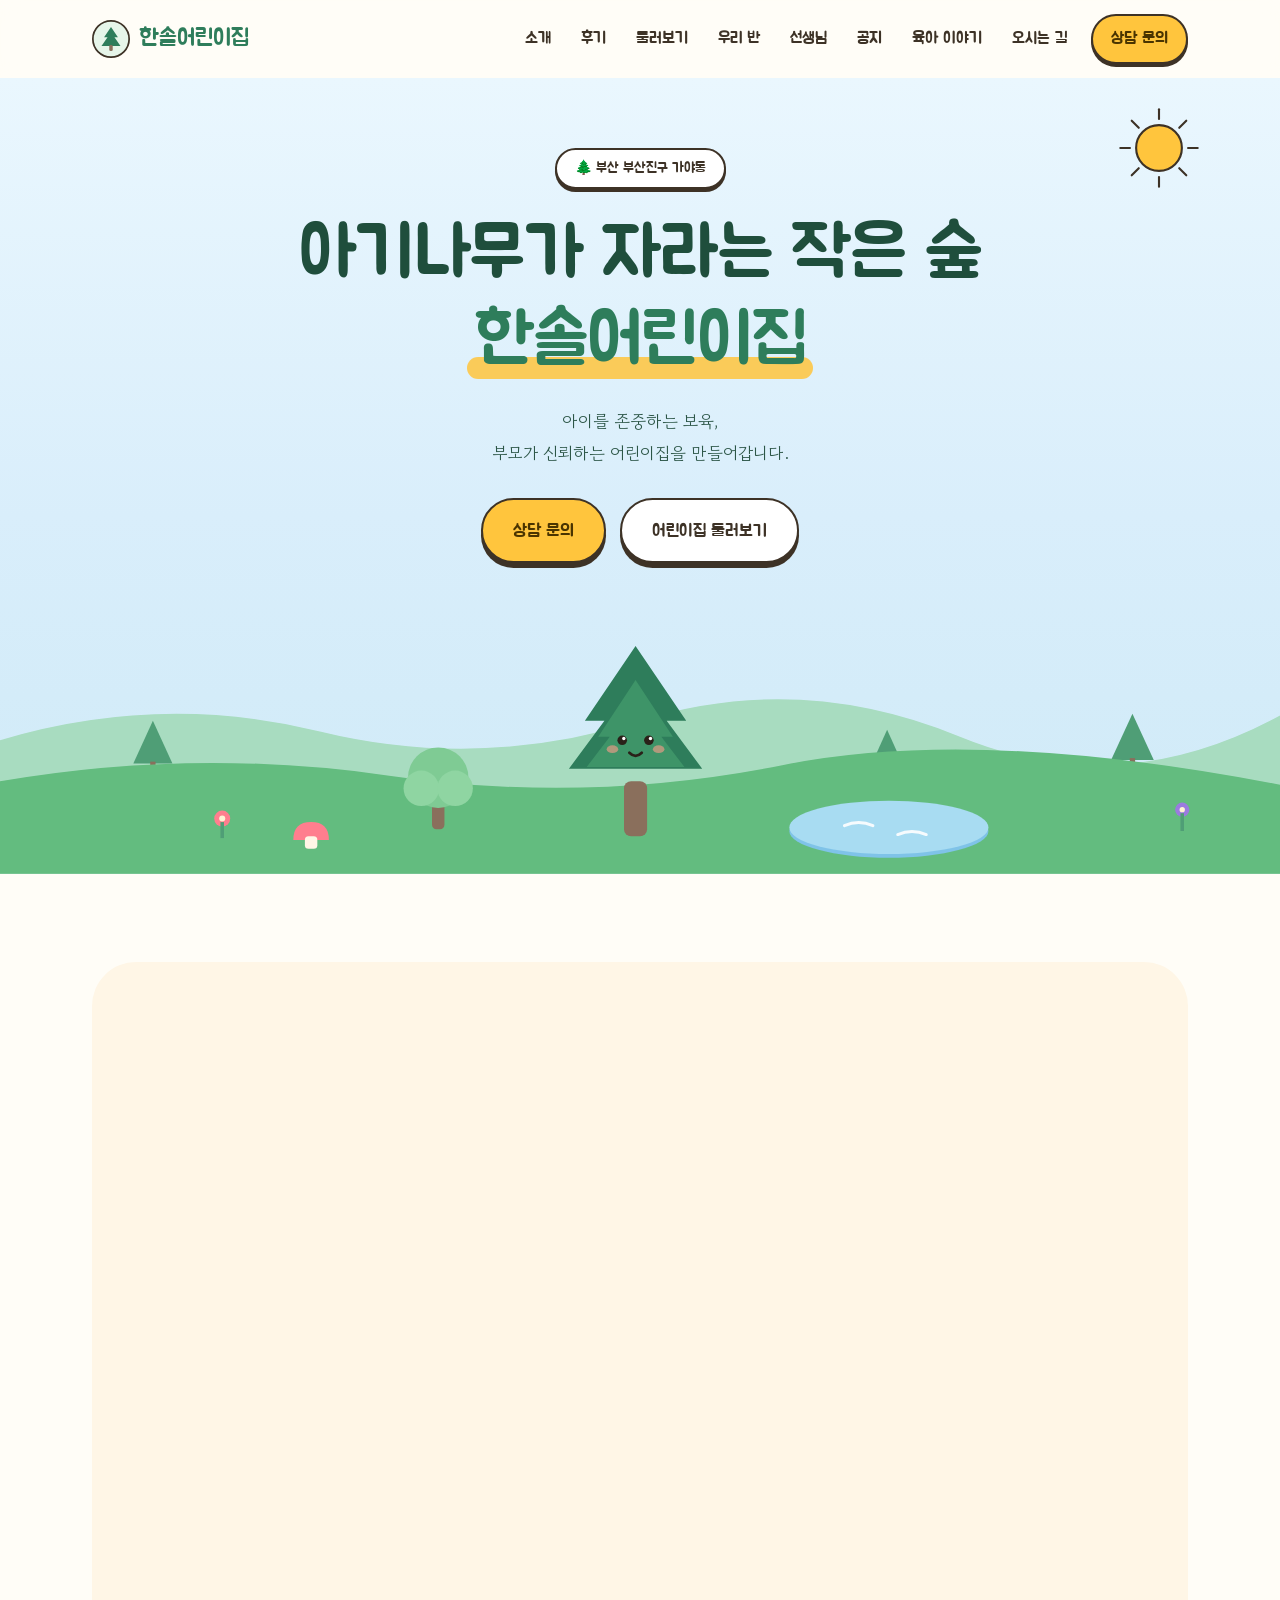
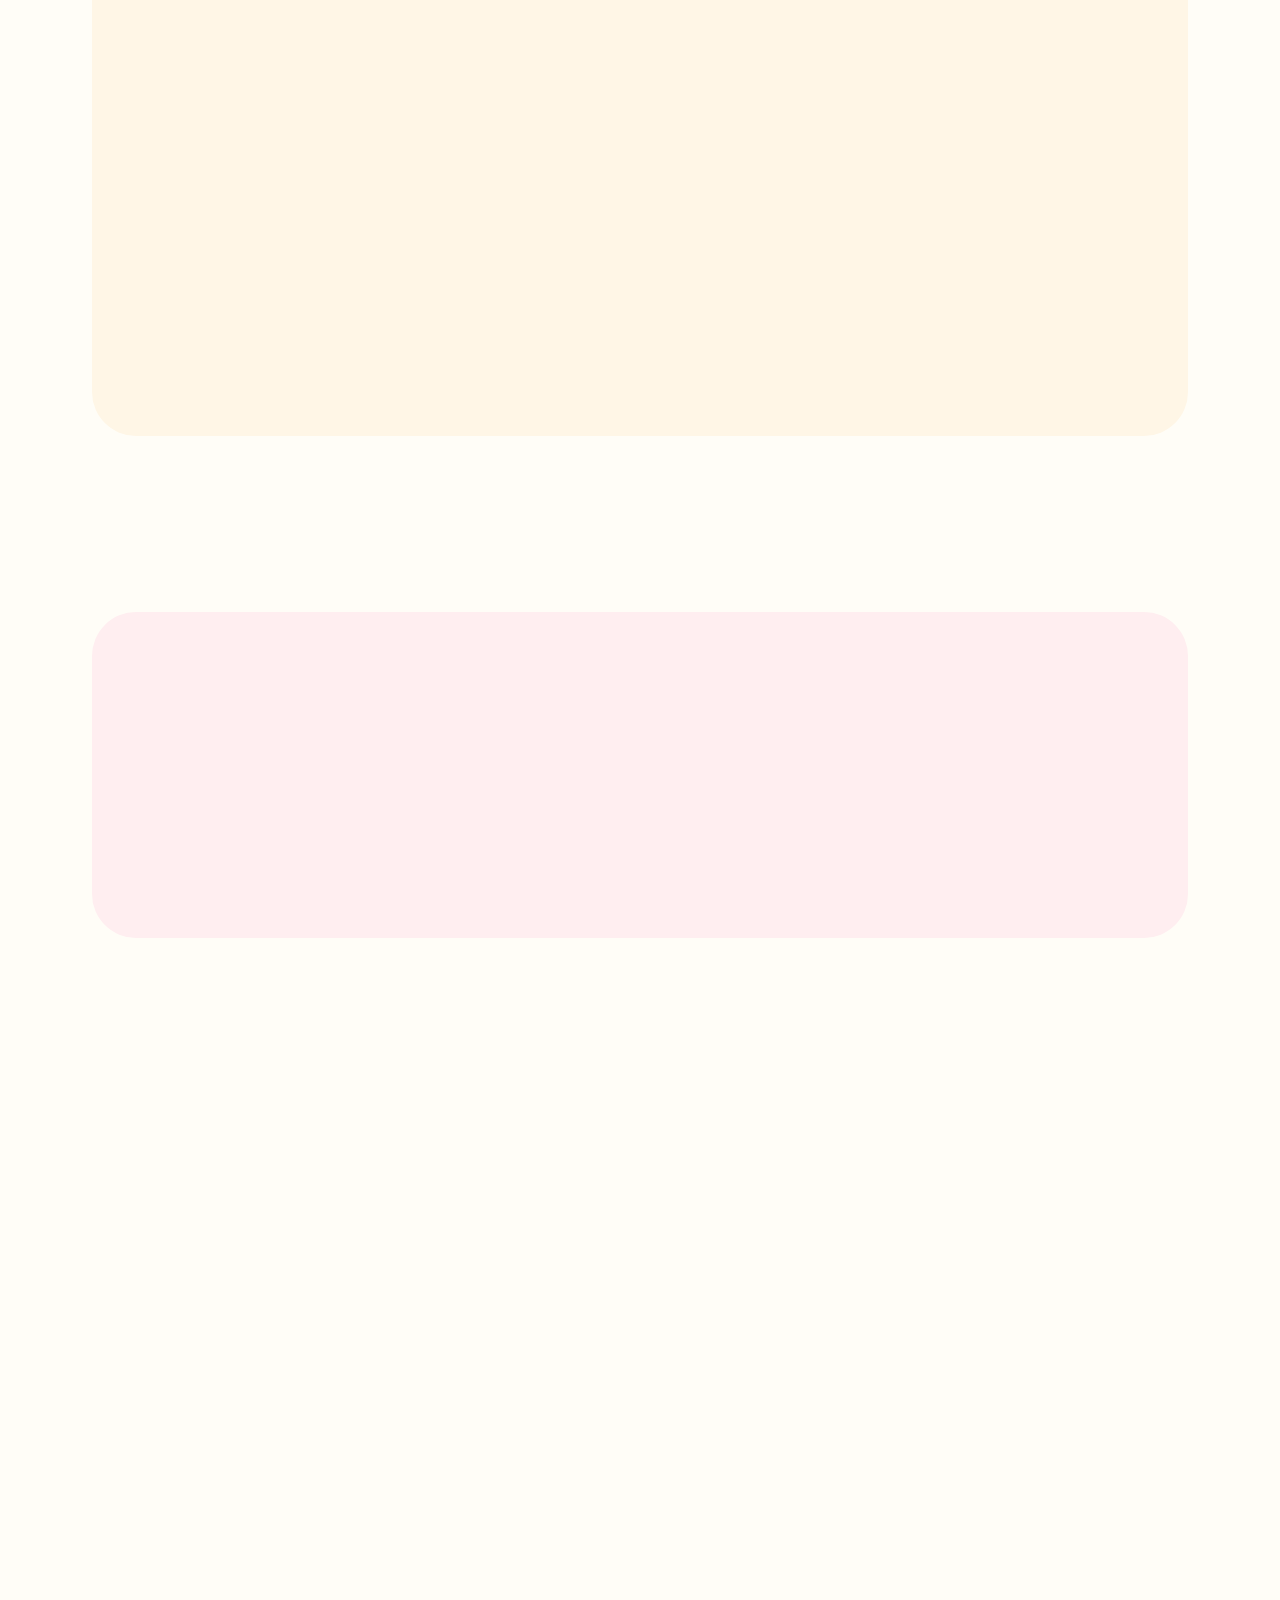
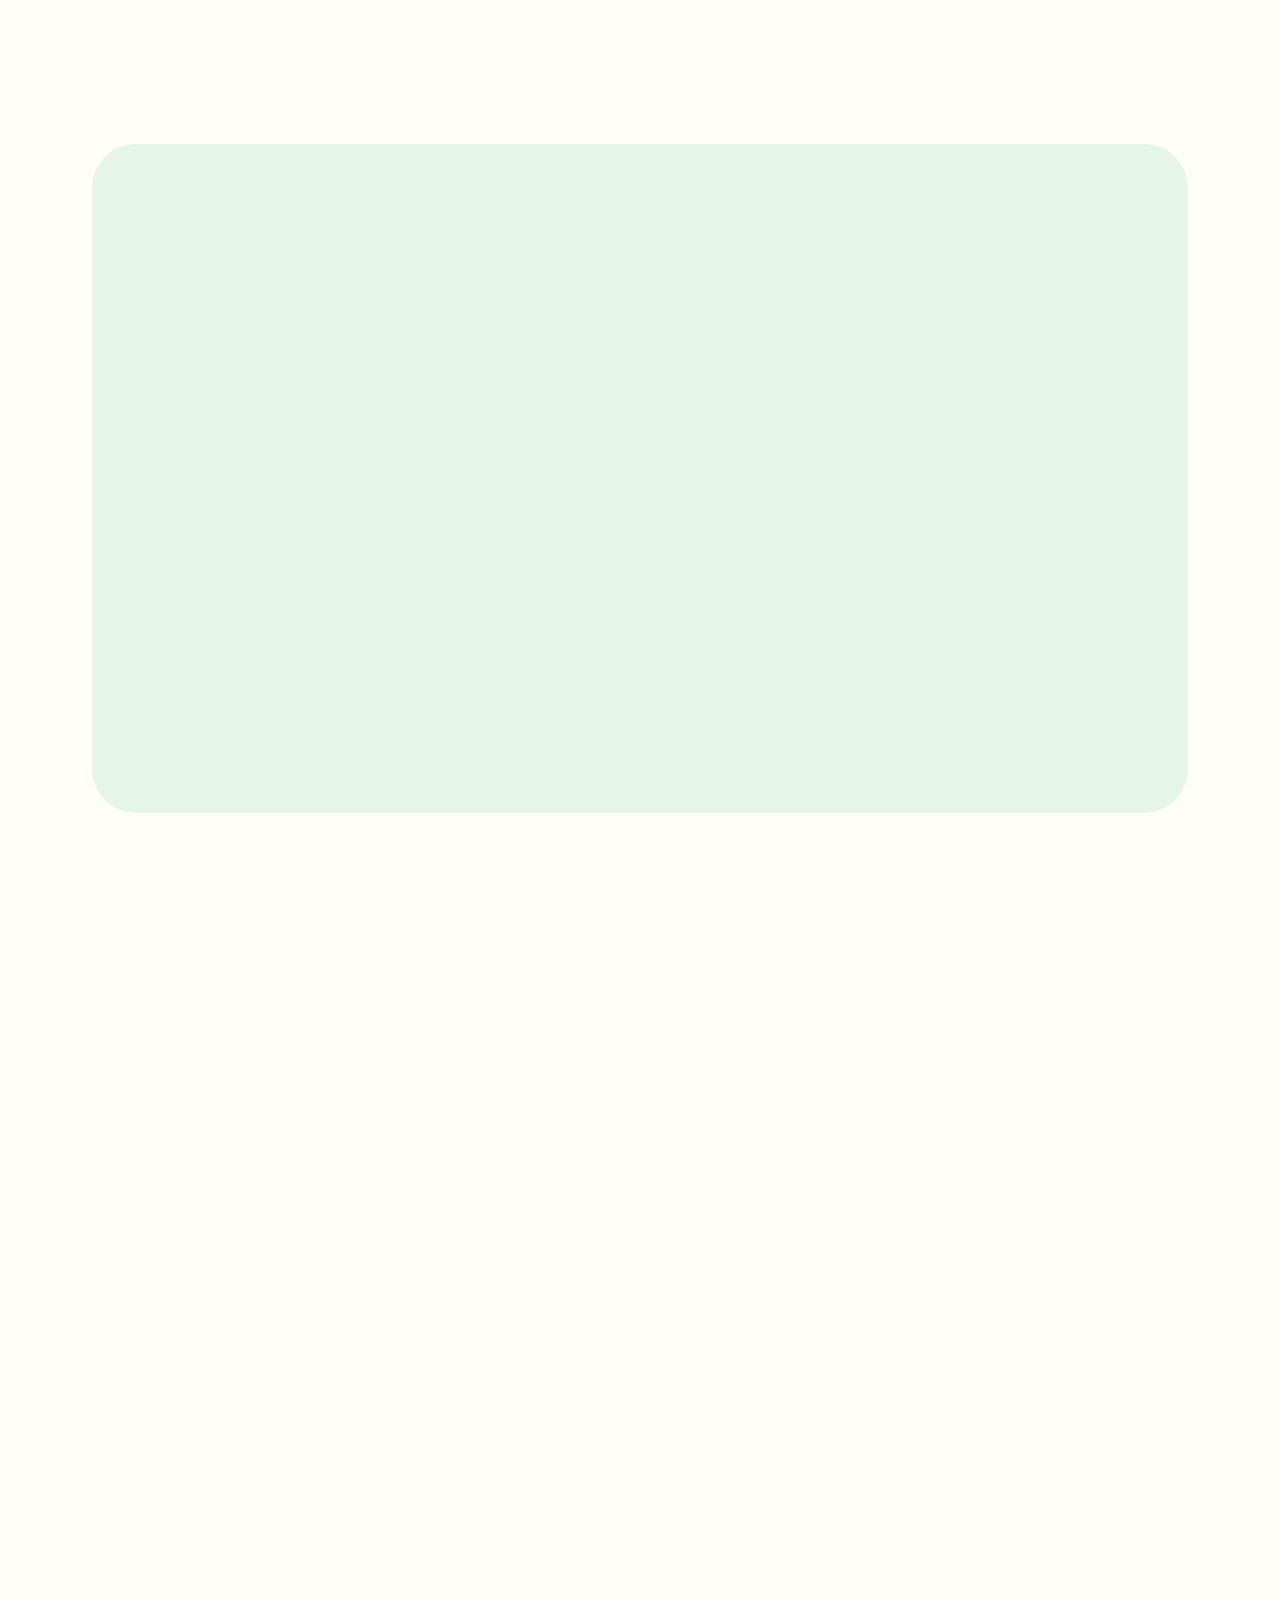
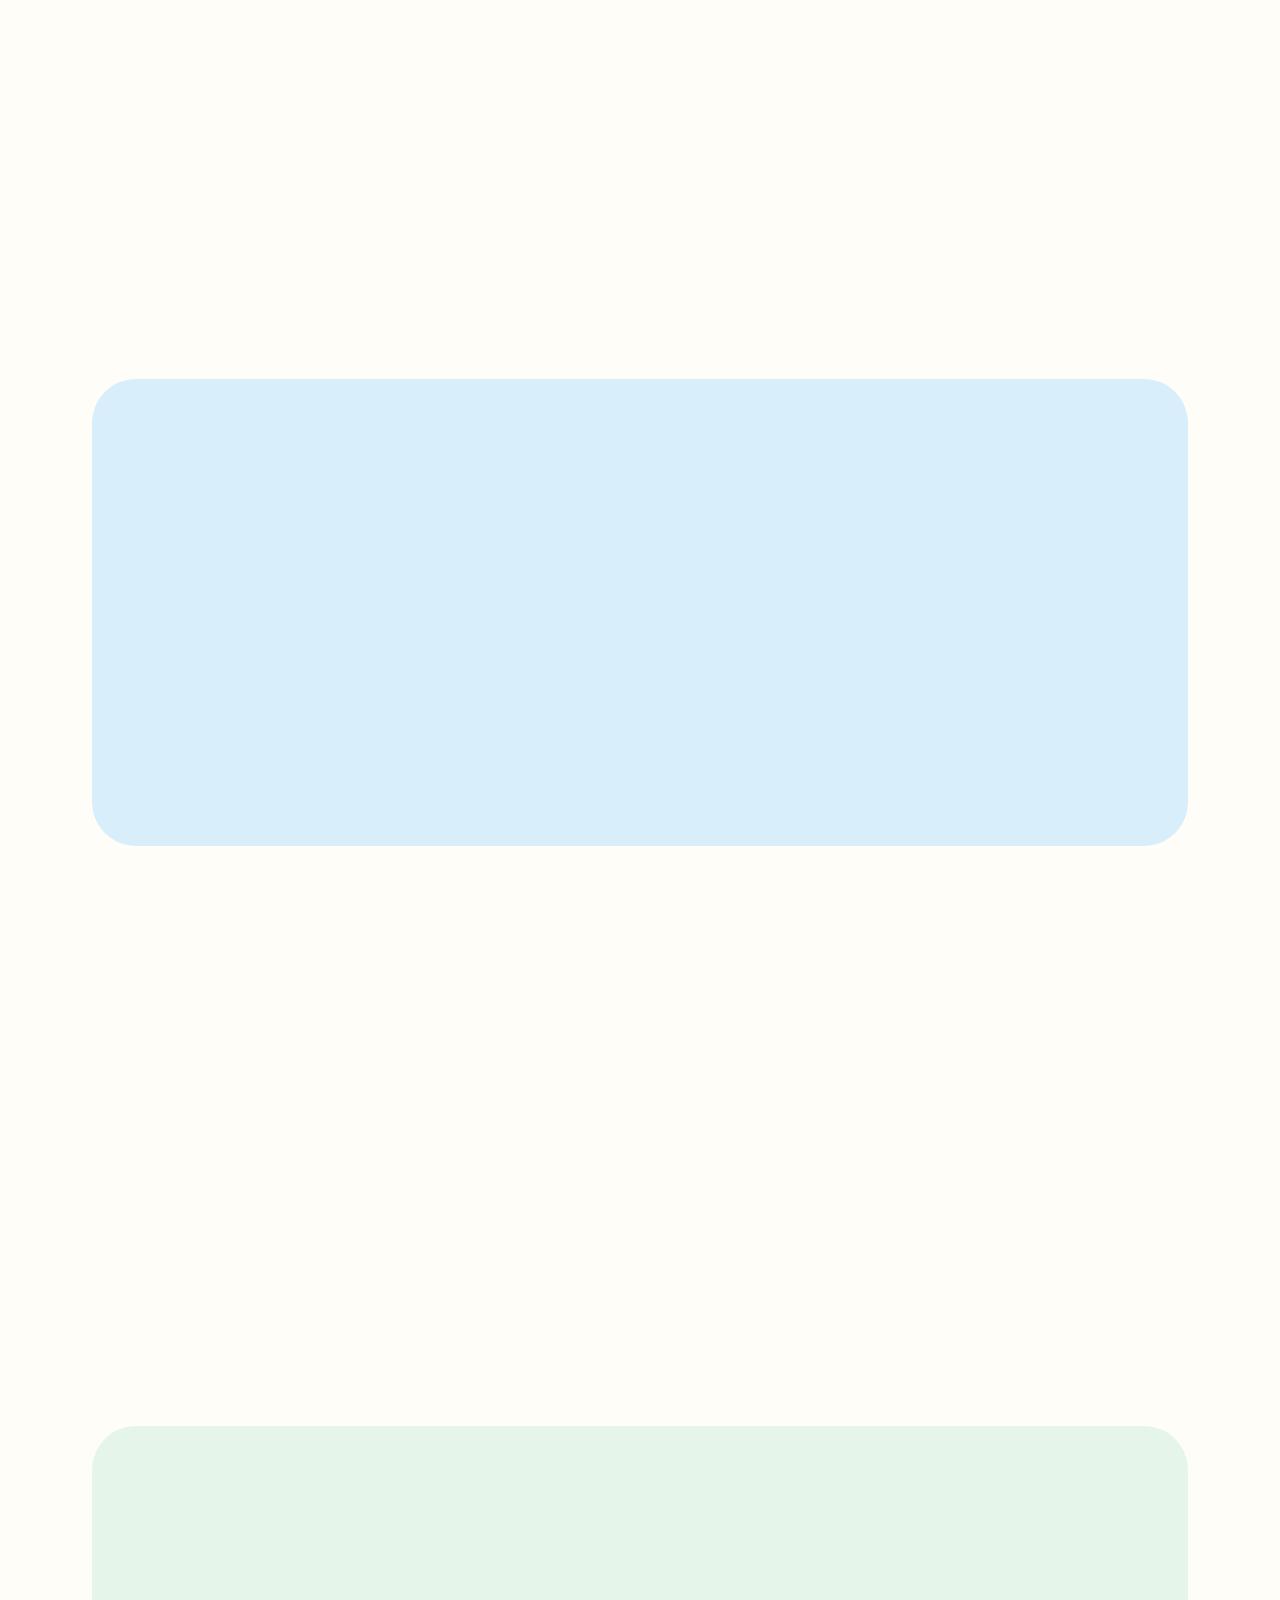
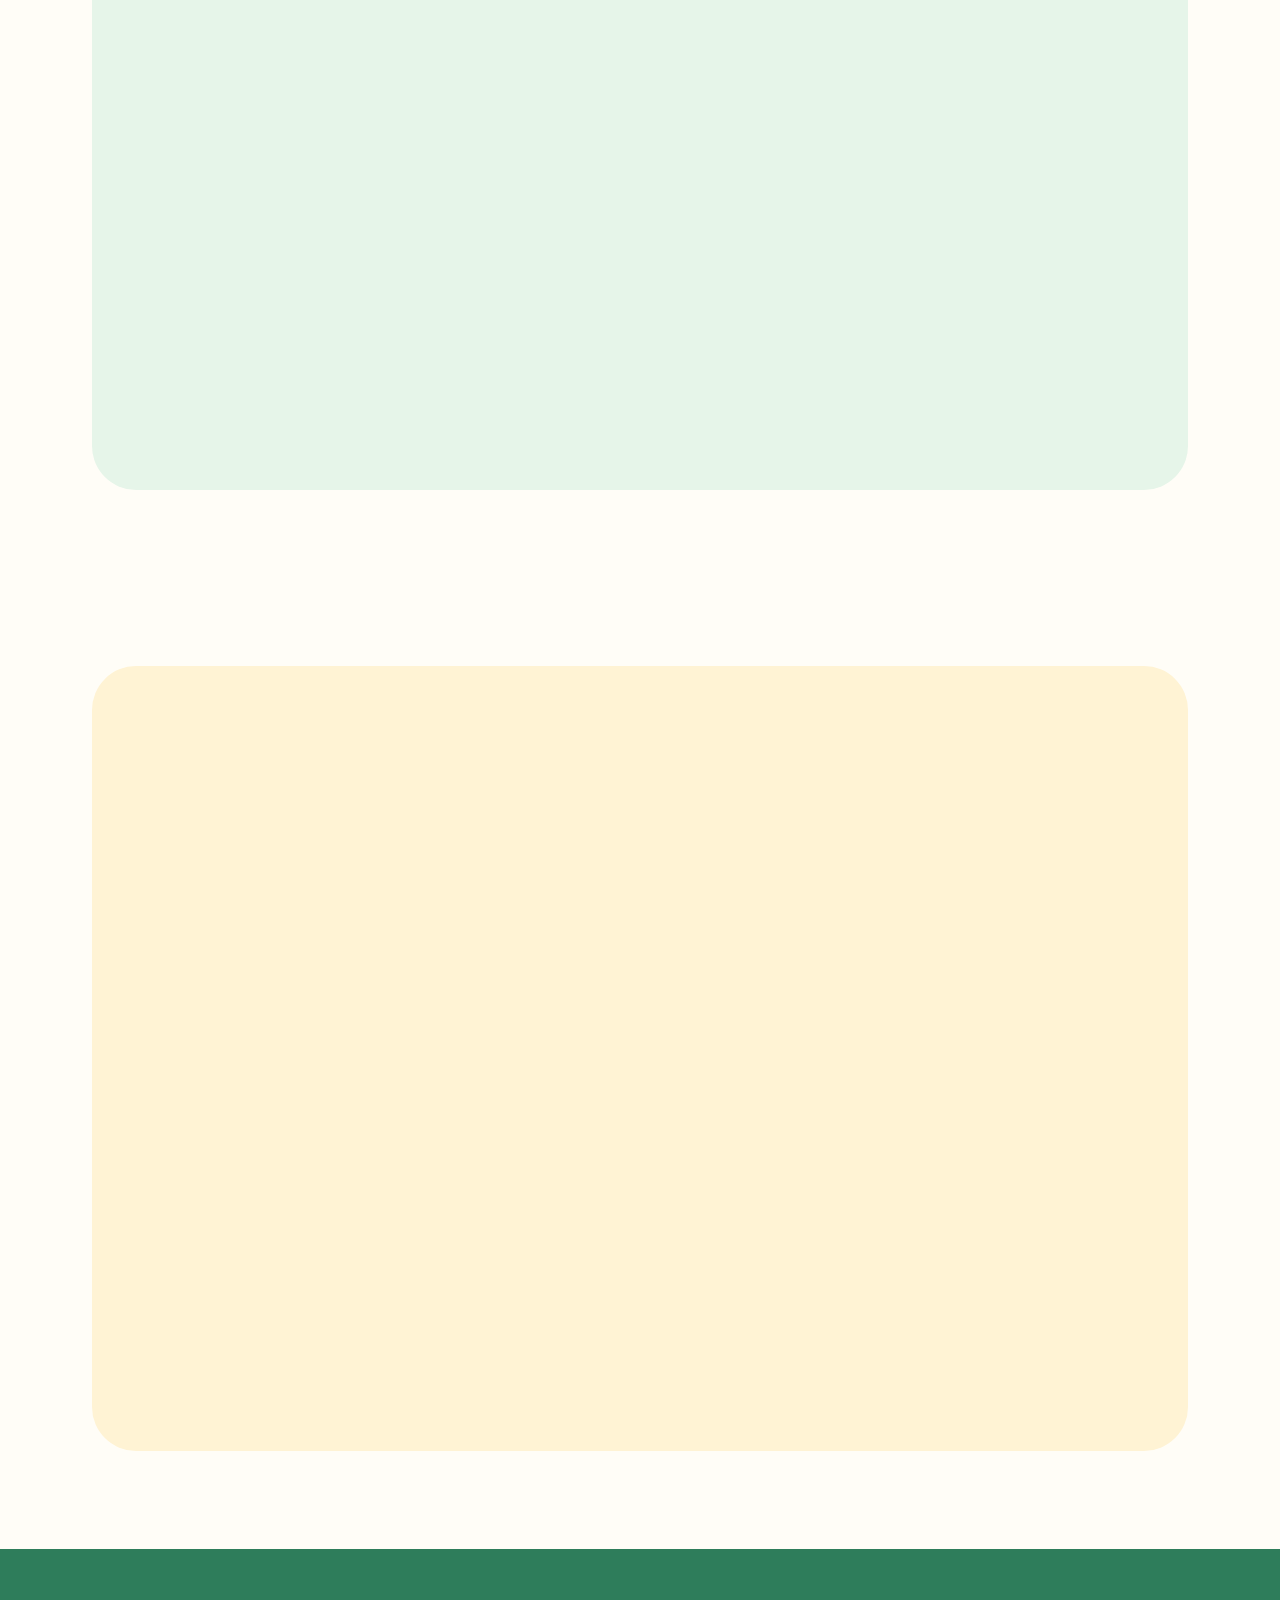
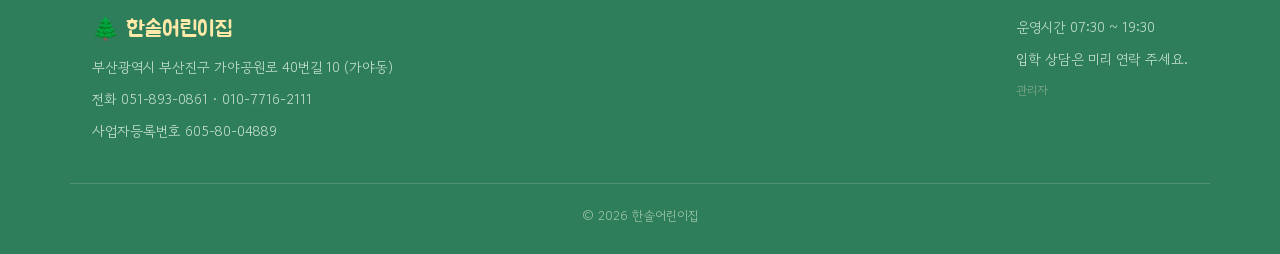
==== index.html @ c525f9f3 "Add files via upload" ====
<!DOCTYPE html>
<html lang="ko">
<head>
<meta charset="UTF-8">
<meta name="viewport" content="width=device-width, initial-scale=1.0">
<title>한솔어린이집 | 부산 부산진구 가야동 어린이집</title>

<!-- ▼▼ 검색·공유 설정 ▼▼ -->
<meta name="description" content="아이를 존중하는 보육, 부모가 신뢰하는 어린이집 · 부산 부산진구 가야동 어린이집">
<meta name="keywords" content="가야동 어린이집, 부산진구 어린이집, 부산 어린이집, 가야동 영아반, 한솔어린이집">
<link rel="canonical" href="https://hansol-one.vercel.app/">

<meta property="og:type" content="website">
<meta property="og:site_name" content="한솔어린이집">
<meta property="og:title" content="한솔어린이집 | 부산진구 가야동">
<meta property="og:description" content="아이를 존중하는 보육, 부모가 신뢰하는 어린이집 · 부산 부산진구 가야동 어린이집">
<meta property="og:url" content="https://hansol-one.vercel.app/">
<meta property="og:image" content="https://bxfobslxjrkuturlihbt.supabase.co/storage/v1/object/public/photos/1787028825944-az6fdlqd09q.jpg">
<meta property="og:image:width" content="1200">
<meta property="og:image:height" content="900">
<meta property="og:image:alt" content="한솔어린이집 건물 외관">
<meta property="og:locale" content="ko_KR">
<meta name="twitter:card" content="summary_large_image">

<meta name="naver-site-verification" content="681656d1107761d7eaeeafe89e227ad632d68845">
<!-- ▲▲ 검색·공유 설정 ▲▲ -->

<script type="application/ld+json">
{
  "@context": "https://schema.org",
  "@type": "ChildCare",
  "name": "한솔어린이집",
  "description": "부산 부산진구 가야동에 위치한 어린이집. 0~2세 영아 전담 보육.",
  "address": {
    "@type": "PostalAddress",
    "streetAddress": "가야공원로 40번길 10",
    "addressLocality": "부산진구",
    "addressRegion": "부산광역시",
    "addressCountry": "KR"
  },
  "telephone": "+82-51-893-0861",
  "openingHours": "Mo-Fr 07:30-19:30"
}
</script>

<link rel="preconnect" href="https://fonts.googleapis.com">
<link rel="preconnect" href="https://fonts.gstatic.com" crossorigin>
<link href="https://fonts.googleapis.com/css2?family=Jua&family=Gaegu:wght@400;700&family=Gowun+Dodum&display=swap" rel="stylesheet">

<style>
/* ============================================================
   한솔어린이집 — 그림책 숲
   아기나무 · 산새소리 · 맑은샘물, 세 반 이름이 이룬 숲을
   한 권의 그림책처럼 펼치는 구성
   ============================================================ */

:root{
  --paper:      #FFFDF7;
  --paper-warm: #FFF6E6;
  --sky:        #D9EEFB;
  --sky-deep:   #7FC3E8;
  --leaf:       #63BC7F;
  --leaf-light: #E6F5E9;
  --pine:       #2E7D5B;
  --sun:        #FFC53D;
  --sun-light:  #FFF3D4;
  --berry:      #FF7E8E;
  --berry-light:#FFEEF0;
  --plum:       #9B7BE0;
  --ink:        #3D3226;
  --ink-soft:   #7A6A58;
  --line:       rgba(61,50,38,0.12);

  --r-lg: 34px;
  --r-md: 22px;
  --r-sm: 14px;

  --shadow-sticker: 0 6px 0 rgba(61,50,38,0.10);
  --shadow-lift:    0 14px 30px rgba(61,50,38,0.14);
}

*{box-sizing:border-box;}
html{scroll-behavior:smooth;}
body{
  margin:0;
  background:var(--paper);
  color:var(--ink);
  font-family:'Gowun Dodum','Noto Sans KR',sans-serif;
  line-height:1.85;
  font-size:16.5px;
  -webkit-font-smoothing:antialiased;
  overflow-x:hidden;
}
h1,h2,h3,h4,.display{font-family:'Jua','Gowun Dodum',sans-serif;font-weight:400;letter-spacing:-0.01em;}
.hand{font-family:'Gaegu','Jua',cursive;}
a{color:inherit;text-decoration:none;}
img,svg{display:block;max-width:100%;}
button{font-family:inherit;}

.wrap{max-width:1140px;margin:0 auto;padding:0 22px;}

:focus-visible{outline:3px solid var(--pine);outline-offset:3px;border-radius:6px;}

/* ---------- 섹션 : 그림책의 한 장 ---------- */
.scene{padding:88px 0;position:relative;}
.scene-inner{
  border-radius:44px;
  padding:64px 40px;
  position:relative;
  overflow:hidden;
}
.tint-sky   .scene-inner{background:var(--sky);}
.tint-leaf  .scene-inner{background:var(--leaf-light);}
.tint-sun   .scene-inner{background:var(--sun-light);}
.tint-berry .scene-inner{background:var(--berry-light);}
.tint-warm  .scene-inner{background:var(--paper-warm);}

.eyebrow{
  display:inline-block;
  font-family:'Jua',sans-serif;
  font-size:14px;letter-spacing:.06em;
  color:#fff;background:var(--pine);
  padding:6px 16px;border-radius:100px;
  margin-bottom:16px;
}
.eyebrow.sun{background:var(--sun);color:#5B4200;}
.eyebrow.berry{background:var(--berry);}
.eyebrow.plum{background:var(--plum);}
.eyebrow.sky{background:var(--sky-deep);}

.scene-head{max-width:620px;margin-bottom:46px;}
.scene-head h2{
  font-size:clamp(28px,4.6vw,44px);
  margin:0 0 12px;line-height:1.3;
}
.scene-head p{margin:0;color:var(--ink-soft);font-size:16px;}

/* ---------- 스티커 카드 ---------- */
.sticker{
  background:#fff;
  border:2px solid var(--ink);
  border-radius:var(--r-md);
  box-shadow:var(--shadow-sticker);
  transition:transform .28s cubic-bezier(.34,1.4,.5,1), box-shadow .28s;
}
.sticker:hover{transform:translateY(-6px) rotate(-.6deg);box-shadow:0 12px 0 rgba(61,50,38,0.10);}

/* ---------- 버튼 ---------- */
.btn{
  display:inline-flex;align-items:center;justify-content:center;gap:8px;
  font-family:'Jua',sans-serif;font-size:17px;
  padding:15px 30px;border-radius:100px;border:2px solid var(--ink);
  cursor:pointer;transition:transform .16s, box-shadow .16s;
  box-shadow:0 5px 0 var(--ink);
}
.btn:active{transform:translateY(4px);box-shadow:0 1px 0 var(--ink);}
.btn-sun{background:var(--sun);color:#4A3400;}
.btn-pine{background:var(--pine);color:#fff;}
.btn-white{background:#fff;color:var(--ink);}
.btn:hover{transform:translateY(-2px);box-shadow:0 7px 0 var(--ink);}
.btn:active:hover{transform:translateY(4px);box-shadow:0 1px 0 var(--ink);}

/* ============================================================
   헤더
   ============================================================ */
header{
  position:sticky;top:0;z-index:80;
  background:rgba(255,253,247,0.9);
  backdrop-filter:blur(10px);
  transition:box-shadow .3s, padding .3s;
}
header.stuck{box-shadow:0 4px 20px rgba(61,50,38,0.10);}
.nav-bar{
  display:flex;align-items:center;justify-content:space-between;gap:16px;
  max-width:1140px;margin:0 auto;padding:14px 22px;
}
.logo{display:flex;align-items:center;gap:9px;}
.logo-mark{width:38px;height:38px;flex:none;}
.logo-text{font-family:'Jua',sans-serif;font-size:23px;color:var(--pine);}
.nav{display:flex;align-items:center;gap:4px;}
.nav a{
  font-family:'Jua',sans-serif;font-size:16px;
  padding:8px 13px;border-radius:100px;color:var(--ink);
  transition:background .2s,color .2s;
}
.nav a:hover{background:var(--sun-light);color:var(--pine);}
.nav .nav-cta{
  background:var(--sun);color:#4A3400;margin-left:6px;
  border:2px solid var(--ink);box-shadow:0 3px 0 var(--ink);
  padding:8px 18px;
}
.nav .nav-cta:hover{background:var(--sun);transform:translateY(-1px);box-shadow:0 4px 0 var(--ink);}
.menu-btn{display:none;background:none;border:none;cursor:pointer;padding:8px;}
.menu-btn span{display:block;width:26px;height:3px;background:var(--ink);margin:5px 0;border-radius:3px;transition:transform .3s,opacity .3s;}
.menu-btn.open span:nth-child(1){transform:translateY(8px) rotate(45deg);}
.menu-btn.open span:nth-child(2){opacity:0;}
.menu-btn.open span:nth-child(3){transform:translateY(-8px) rotate(-45deg);}

@media (max-width:1000px){
  .nav{
    position:fixed;top:66px;left:0;right:0;
    flex-direction:column;align-items:stretch;gap:0;
    background:var(--paper);padding:10px 22px 24px;
    border-bottom:3px solid var(--ink);
    transform:translateY(-130%);opacity:0;pointer-events:none;
    transition:transform .35s cubic-bezier(.4,1.2,.5,1),opacity .3s;
  }
  .nav.open{transform:translateY(0);opacity:1;pointer-events:auto;}
  .nav a{padding:14px 6px;border-bottom:1px dashed var(--line);border-radius:0;}
  .nav .nav-cta{margin:14px 0 0;text-align:center;justify-content:center;border-radius:100px;}
  .menu-btn{display:block;}
}

/* ============================================================
   히어로 — 그림책 표지
   ============================================================ */
.hero{
  position:relative;
  padding:70px 0 0;
  background:linear-gradient(180deg,#EAF7FE 0%, #D9EEFB 55%, #CFEAF7 100%);
  overflow:hidden;
}
.hero-copy{position:relative;z-index:3;text-align:center;max-width:760px;}
.hero-tag{
  display:inline-block;background:#fff;border:2px solid var(--ink);
  border-radius:100px;padding:6px 18px;font-family:'Jua',sans-serif;
  font-size:14px;box-shadow:0 3px 0 var(--ink);margin-bottom:22px;
}
.hero h1{
  font-size:clamp(36px,7.4vw,70px);
  line-height:1.24;margin:0 0 20px;color:#1F4E3C;
}
.hero h1 .pop{
  display:inline-block;position:relative;color:var(--pine);
}
.hero h1 .pop::after{
  content:'';position:absolute;left:-2%;right:-2%;bottom:.08em;height:.32em;
  background:var(--sun);border-radius:100px;z-index:-1;opacity:.85;
}
.hero-sub{
  margin:0 auto 30px;max-width:520px;
  color:#2C5647;font-size:17px;
}
.hero-actions{display:flex;gap:14px;justify-content:center;flex-wrap:wrap;}

/* 하늘 요소 */
.sky-layer{position:absolute;inset:0;z-index:1;pointer-events:none;}
.cloud{position:absolute;opacity:.95;}
.cloud svg{width:100%;height:auto;}
.c1{width:150px;top:10%;left:-170px;animation:drift 46s linear infinite;}
.c2{width:110px;top:26%;left:-140px;animation:drift 62s linear infinite 8s;}
.c3{width:190px;top:5%;left:-220px;animation:drift 78s linear infinite 22s;}
@keyframes drift{to{transform:translateX(calc(100vw + 260px));}}

.sun-badge{
  position:absolute;top:26px;right:6%;width:88px;height:88px;
  animation:sunspin 40s linear infinite;
}
@keyframes sunspin{to{transform:rotate(360deg);}}

.bird{position:absolute;width:34px;top:22%;left:-60px;animation:fly 26s linear infinite;}
.bird.b2{width:24px;top:33%;animation-duration:34s;animation-delay:11s;}
@keyframes fly{
  0%{transform:translate(0,0) rotate(-4deg);}
  25%{transform:translate(28vw,-26px) rotate(4deg);}
  50%{transform:translate(52vw,14px) rotate(-4deg);}
  75%{transform:translate(78vw,-18px) rotate(4deg);}
  100%{transform:translate(112vw,4px) rotate(0deg);}
}
.bird svg{animation:flap 1.1s ease-in-out infinite;}
@keyframes flap{50%{transform:scaleY(.6);}}

/* 지면 장면 */
.hero-scene{position:relative;z-index:2;margin-top:44px;line-height:0;}
.hero-scene svg{width:100%;height:auto;min-height:200px;}
.sway{transform-origin:50% 100%;animation:sway 6s ease-in-out infinite;}
.sway-b{transform-origin:50% 100%;animation:sway 7.5s ease-in-out infinite .8s;}
@keyframes sway{0%,100%{transform:rotate(-1.1deg);}50%{transform:rotate(1.1deg);}}

.bob{animation:bob 3.4s ease-in-out infinite;}
@keyframes bob{0%,100%{transform:translateY(0);}50%{transform:translateY(-9px);}}

/* ============================================================
   소개 — 원장 편지
   ============================================================ */
.intro-grid{display:grid;grid-template-columns:1.15fr .85fr;gap:38px;align-items:start;}
.letter{
  background:#fff;border:2px solid var(--ink);border-radius:var(--r-md);
  box-shadow:var(--shadow-sticker);
  padding:42px 38px 34px;position:relative;
}
.letter::before{
  content:'';position:absolute;top:-13px;left:44px;
  width:84px;height:26px;transform:rotate(-3deg);
  background:rgba(255,197,61,.6);border:2px solid var(--ink);
}
.letter .motto{
  font-family:'Gaegu',cursive;font-size:27px;line-height:1.5;
  color:var(--pine);margin:0 0 22px;
}
.letter p{margin:0 0 16px;color:#4A3E31;}
.letter .sign{
  font-family:'Gaegu',cursive;font-size:24px;color:var(--pine);
  text-align:right;margin:26px 0 0;
}
.cv{background:#fff;border:2px solid var(--ink);border-radius:var(--r-md);
  box-shadow:var(--shadow-sticker);padding:30px 28px;}
.cv h3{margin:0 0 16px;font-size:20px;display:flex;align-items:center;gap:8px;}
.cv ul{list-style:none;margin:0;padding:0;display:flex;flex-direction:column;gap:12px;}
.cv li{position:relative;padding-left:26px;font-size:15.5px;color:var(--ink-soft);line-height:1.7;}
.cv li::before{
  content:'';position:absolute;left:0;top:.62em;width:11px;height:11px;
  border-radius:50%;background:var(--sun);border:2px solid var(--ink);
}
.values{display:grid;grid-template-columns:repeat(3,1fr);gap:20px;margin-top:34px;}
.value{
  background:#fff;border:2px solid var(--ink);border-radius:var(--r-md);
  box-shadow:var(--shadow-sticker);padding:28px 22px;text-align:center;
  transition:transform .28s cubic-bezier(.34,1.4,.5,1);
}
.value:hover{transform:translateY(-7px) rotate(-1deg);}
.value .ico{width:64px;height:64px;margin:0 auto 14px;}
.value h4{margin:0 0 6px;font-size:19px;}
.value p{margin:0;font-size:14.5px;color:var(--ink-soft);line-height:1.75;}

/* ============================================================
   후기 슬라이더
   ============================================================ */
.review-slider{overflow:hidden;margin:0 -10px;}
.review-track{display:flex;will-change:transform;}
.review-card{flex:0 0 100%;padding:0 10px;box-sizing:border-box;}
@media (min-width:720px){.review-card{flex:0 0 50%;}}
@media (min-width:1020px){.review-card{flex:0 0 33.3333%;}}
.review-inner{
  height:100%;display:flex;flex-direction:column;gap:14px;
  background:#fff;border:2px solid var(--ink);border-radius:var(--r-md);
  box-shadow:var(--shadow-sticker);padding:28px 26px;
}
.stars{color:var(--sun);font-size:17px;letter-spacing:3px;
  -webkit-text-stroke:.6px var(--ink);}
.review-text{margin:0;flex:1;font-size:15.5px;line-height:1.9;color:#4A3E31;}
.review-meta{
  display:flex;justify-content:space-between;align-items:center;
  border-top:1px dashed var(--line);padding-top:13px;
  font-size:13.5px;color:var(--ink-soft);
}
.review-name{font-family:'Jua',sans-serif;color:var(--ink);font-size:15px;}

/* ============================================================
   갤러리
   ============================================================ */
.gallery-grid{display:grid;grid-template-columns:repeat(2,1fr);gap:18px;}
.gallery-item{
  position:relative;border-radius:var(--r-md);overflow:hidden;
  border:2px solid var(--ink);box-shadow:var(--shadow-sticker);
  aspect-ratio:4/3;background:#fff;cursor:zoom-in;
  transition:transform .3s cubic-bezier(.34,1.4,.5,1);
}
.gallery-item:hover{transform:translateY(-6px) rotate(-.7deg);}
.gallery-item img{width:100%;height:100%;object-fit:cover;transition:transform .5s;}
.gallery-item:hover img{transform:scale(1.07);}
.gallery-cap{
  position:absolute;left:8px;bottom:8px;
  background:rgba(255,255,255,.92);border:1.5px solid var(--ink);
  border-radius:100px;padding:3px 10px;
  font-family:'Jua',sans-serif;font-size:11.5px;line-height:1.5;
  max-width:calc(100% - 16px);
  white-space:nowrap;overflow:hidden;text-overflow:ellipsis;
}
@media (min-width:721px){
  .gallery-cap{font-size:13px;padding:4px 13px;left:11px;bottom:11px;}
}
.gallery-empty{
  grid-column:1/-1;text-align:center;padding:44px 20px;
  border:2px dashed var(--ink);border-radius:var(--r-md);
  color:var(--ink-soft);font-size:15px;background:rgba(255,255,255,.55);
}
.gallery-gap{margin-top:56px;}

/* 사진 확대 보기 */
.lightbox{
  position:fixed;inset:0;z-index:200;
  background:rgba(35,28,20,.9);
  display:flex;align-items:center;justify-content:center;
  padding:24px;opacity:0;pointer-events:none;
  transition:opacity .3s;
}
.lightbox.open{opacity:1;pointer-events:auto;}
.lightbox figure{
  margin:0;max-width:1000px;width:100%;
  display:flex;flex-direction:column;align-items:center;gap:14px;
  transform:scale(.94);transition:transform .35s cubic-bezier(.34,1.4,.5,1);
}
.lightbox.open figure{transform:scale(1);}
.lightbox img{
  max-width:100%;max-height:76vh;width:auto;border-radius:var(--r-md);
  border:3px solid #fff;box-shadow:0 20px 50px rgba(0,0,0,.4);
  object-fit:contain;background:#fff;
}
.lightbox figcaption{
  font-family:'Jua',sans-serif;color:#fff;font-size:17px;text-align:center;
}
.lb-close{
  position:absolute;top:18px;right:20px;
  width:48px;height:48px;border-radius:50%;
  background:#fff;border:2px solid var(--ink);cursor:pointer;
  font-size:22px;line-height:1;display:flex;align-items:center;justify-content:center;
  box-shadow:0 4px 0 var(--ink);
}
.lb-close:hover{background:var(--sun);}
.lb-nav{
  position:absolute;top:50%;transform:translateY(-50%);
  width:52px;height:52px;border-radius:50%;
  background:#fff;border:2px solid var(--ink);cursor:pointer;
  font-size:24px;line-height:1;display:flex;align-items:center;justify-content:center;
  box-shadow:0 4px 0 var(--ink);
}
.lb-prev{left:16px;}
.lb-next{right:16px;}
.lb-nav:hover{background:var(--sun);}
@media (max-width:720px){
  .lightbox{padding:14px;}
  .lb-nav{width:42px;height:42px;font-size:20px;}
  .lb-prev{left:6px;} .lb-next{right:6px;}
  .lb-close{width:40px;height:40px;top:10px;right:10px;font-size:18px;}
  .lightbox img{max-height:66vh;}
  .lightbox figcaption{font-size:15px;}
}

/* ============================================================
   보육 프로그램
   ============================================================ */
.rooms{display:grid;grid-template-columns:repeat(3,1fr);gap:24px;}
.room{
  background:#fff;border:2px solid var(--ink);border-radius:var(--r-lg);
  box-shadow:var(--shadow-sticker);overflow:hidden;
  transition:transform .3s cubic-bezier(.34,1.4,.5,1),box-shadow .3s;
}
.room:hover{transform:translateY(-9px);box-shadow:0 16px 0 rgba(61,50,38,.10);}
.room-top{height:132px;position:relative;display:flex;align-items:flex-end;justify-content:center;}
.room:nth-child(1) .room-top{background:var(--leaf-light);}
.room:nth-child(2) .room-top{background:var(--sky);}
.room:nth-child(3) .room-top{background:#DFF3F7;}
.room-top svg{width:104px;height:112px;}
.room-body{padding:24px 24px 28px;border-top:2px solid var(--ink);}
.room-age{
  display:inline-block;font-family:'Jua',sans-serif;font-size:13px;
  background:var(--ink);color:#fff;padding:3px 13px;border-radius:100px;margin-bottom:10px;
}
.room h3{margin:0 0 10px;font-size:24px;}
.room p{margin:0;font-size:15px;color:var(--ink-soft);line-height:1.8;}

/* ============================================================
   선생님
   ============================================================ */
.teachers{display:grid;grid-template-columns:repeat(3,1fr);gap:24px;}
.teacher{
  background:#fff;border:2px solid var(--ink);border-radius:var(--r-lg);
  box-shadow:var(--shadow-sticker);padding:28px 20px 26px;text-align:center;
  transition:transform .3s cubic-bezier(.34,1.4,.5,1);
}
.teacher:hover{transform:translateY(-8px) rotate(1deg);}
.face{width:112px;height:112px;margin:0 auto 16px;border:2px solid var(--ink);
  border-radius:50%;overflow:hidden;}
.teacher h3{margin:0 0 4px;font-size:19px;}
.teacher .role{
  display:inline-block;font-size:13px;font-family:'Jua',sans-serif;
  background:var(--sun-light);border:1.5px solid var(--ink);
  padding:2px 12px;border-radius:100px;margin-bottom:12px;
}
.teacher .quote{margin:0;font-size:14px;color:var(--ink-soft);line-height:1.75;}

/* ============================================================
   공지 캘린더
   ============================================================ */
.cal-wrap{display:grid;grid-template-columns:1.05fr .95fr;gap:28px;align-items:start;}
.cal{background:#fff;border:2px solid var(--ink);border-radius:var(--r-lg);
  box-shadow:var(--shadow-sticker);padding:26px 24px;}
.cal-head{display:flex;align-items:center;justify-content:space-between;margin-bottom:16px;}
.cal-head h3{margin:0;font-size:22px;}
.cal-nav{
  width:38px;height:38px;border-radius:50%;border:2px solid var(--ink);
  background:var(--sun);cursor:pointer;font-size:19px;line-height:1;
  display:flex;align-items:center;justify-content:center;
  box-shadow:0 3px 0 var(--ink);transition:transform .15s,box-shadow .15s;
}
.cal-nav:hover{transform:translateY(-2px);box-shadow:0 5px 0 var(--ink);}
.cal-nav:active{transform:translateY(2px);box-shadow:0 1px 0 var(--ink);}
.cal-week{display:grid;grid-template-columns:repeat(7,1fr);text-align:center;
  font-family:'Jua',sans-serif;font-size:13px;color:var(--ink-soft);margin-bottom:6px;}
.cal-grid{display:grid;grid-template-columns:repeat(7,1fr);gap:5px;}
.cal-day{
  aspect-ratio:1;display:flex;flex-direction:column;align-items:center;justify-content:center;
  border-radius:12px;font-size:14px;position:relative;
}
.cal-day.empty{visibility:hidden;}
.cal-day.today{background:var(--sun);border:2px solid var(--ink);font-family:'Jua',sans-serif;}
.cal-day .dot{width:6px;height:6px;border-radius:50%;background:var(--berry);
  border:1px solid var(--ink);margin-top:3px;}
.events{display:flex;flex-direction:column;gap:14px;}
.event{
  display:flex;gap:16px;align-items:flex-start;background:#fff;
  border:2px solid var(--ink);border-radius:var(--r-md);
  box-shadow:var(--shadow-sticker);padding:18px 20px;
}
.event-date{
  flex:none;width:56px;text-align:center;border:2px solid var(--ink);
  border-radius:12px;background:var(--berry);color:#fff;
  font-family:'Jua',sans-serif;padding:7px 0;
}
.event-date .d{display:block;font-size:20px;line-height:1;}
.event-date .m{display:block;font-size:11.5px;margin-top:2px;}
.event h4{margin:0 0 4px;font-size:16.5px;}
.event p{margin:0;font-size:14px;color:var(--ink-soft);line-height:1.7;}
.event-empty{
  border:2px dashed var(--ink);border-radius:var(--r-md);
  padding:26px;text-align:center;color:var(--ink-soft);font-size:15px;
  background:rgba(255,255,255,.55);
}

/* ============================================================
   육아 이야기
   ============================================================ */
.posts{display:flex;flex-direction:column;gap:20px;}
.post{
  background:#fff;border:2px solid var(--ink);border-radius:var(--r-md);
  box-shadow:var(--shadow-sticker);padding:30px 30px 24px;cursor:pointer;
  transition:transform .28s cubic-bezier(.34,1.4,.5,1),box-shadow .28s;
}
.post:hover{transform:translateY(-5px);box-shadow:0 11px 0 rgba(61,50,38,.10);}
.post-head{display:flex;justify-content:space-between;align-items:baseline;gap:14px;flex-wrap:wrap;}
.post-title{margin:0;font-size:22px;line-height:1.4;}
.post-date{font-size:13px;color:var(--ink-soft);flex:none;}
.post-excerpt{margin:10px 0 0;font-size:15px;color:var(--ink-soft);line-height:1.85;}
.post-body{
  display:none;margin-top:20px;padding-top:20px;
  border-top:2px dashed var(--line);
  font-size:16.5px;line-height:2.05;color:#453A2E;white-space:pre-wrap;
}
.post.open .post-body{display:block;}
.post.open .post-excerpt{display:none;}
.post.open:hover{transform:none;}
.post-share{
  display:inline-block;margin-top:22px;padding:10px 20px;cursor:pointer;
  border:2px solid var(--ink);border-radius:100px;background:var(--sun-light);
  font-family:'Jua',sans-serif;font-size:13.5px;box-shadow:0 3px 0 var(--ink);
}
.post-share:hover{background:var(--sun);}
.post-toggle{margin-top:14px;font-family:'Jua',sans-serif;font-size:14.5px;color:var(--pine);}
.post-empty{
  border:2px dashed var(--ink);border-radius:var(--r-md);padding:34px;
  text-align:center;color:var(--ink-soft);background:rgba(255,255,255,.55);
}
.more-wrap{text-align:center;margin-top:30px;}

/* ============================================================
   오시는 길 · 문의
   ============================================================ */
.visit{display:grid;grid-template-columns:1fr 1fr;gap:26px;align-items:stretch;}
.info-card{
  background:#fff;border:2px solid var(--ink);border-radius:var(--r-lg);
  box-shadow:var(--shadow-sticker);padding:32px 30px;
  display:flex;flex-direction:column;gap:22px;justify-content:center;
}
.info-row{display:flex;gap:15px;align-items:flex-start;}
.info-row .pin{
  flex:none;width:40px;height:40px;border-radius:50%;border:2px solid var(--ink);
  display:flex;align-items:center;justify-content:center;font-size:18px;
}
.info-row:nth-child(1) .pin{background:var(--berry-light);}
.info-row:nth-child(2) .pin{background:var(--sun-light);}
.info-row:nth-child(3) .pin{background:var(--leaf-light);}
.info-row:nth-child(4) .pin{background:var(--sky);}
.info-row b{display:block;font-size:13px;color:var(--ink-soft);font-weight:normal;}
.info-row span.v{font-family:'Jua',sans-serif;font-size:16.5px;line-height:1.6;}
.telink{
  border-bottom:2px solid var(--sun);
  transition:color .2s,border-color .2s;
}
.telink:hover{color:var(--pine);border-color:var(--pine);}
.map-card{
  border:2px solid var(--ink);border-radius:var(--r-lg);overflow:hidden;
  box-shadow:var(--shadow-sticker);background:var(--leaf-light);
  display:flex;flex-direction:column;align-items:center;justify-content:center;
  gap:18px;padding:38px 28px;text-align:center;min-height:320px;
}
.map-card p{margin:0;font-size:16px;max-width:280px;}

.contact{display:grid;grid-template-columns:1.15fr .85fr;gap:26px;}
.kakao{
  background:#FEE500;border:2px solid var(--ink);border-radius:var(--r-lg);
  box-shadow:var(--shadow-sticker);padding:36px 32px;
  display:flex;align-items:center;gap:20px;flex-wrap:wrap;
  transition:transform .28s cubic-bezier(.34,1.4,.5,1);
}
.kakao:hover{transform:translateY(-6px) rotate(-.8deg);}
.kakao h3{margin:0 0 5px;font-size:23px;color:#3B1E1E;}
.kakao p{margin:0;font-size:14.5px;color:#6B4E1E;}
.kakao .arrow{margin-left:auto;font-size:26px;color:#3B1E1E;}
.calls{display:flex;flex-direction:column;gap:18px;}
.call{
  display:block;
  border:2px solid var(--ink);border-radius:var(--r-lg);padding:26px 26px;
  box-shadow:var(--shadow-sticker);color:#fff;
  transition:transform .28s cubic-bezier(.34,1.4,.5,1),box-shadow .28s;
}
.call:hover{transform:translateY(-6px) rotate(-.8deg);box-shadow:0 12px 0 rgba(61,50,38,.10);}
.call:active{transform:translateY(3px);box-shadow:0 2px 0 rgba(61,50,38,.10);}
.call.a{background:var(--pine);}
.call.b{background:var(--berry);}
.call h3{margin:0 0 4px;font-size:19px;}
.call p{margin:0 0 8px;font-size:13.5px;opacity:.92;}
.call .num{font-family:'Jua',sans-serif;font-size:26px;letter-spacing:.01em;}
.call .tap{
  display:inline-block;margin-top:10px;font-size:13px;
  background:rgba(255,255,255,.22);border:1.5px solid rgba(255,255,255,.55);
  padding:4px 13px;border-radius:100px;
}

/* ============================================================
   푸터
   ============================================================ */
footer{background:var(--pine);color:#DFF0E4;padding:60px 0 26px;margin-top:10px;}
.foot-grid{display:flex;justify-content:space-between;gap:26px;flex-wrap:wrap;}
footer .logo-text{color:#FFE9A8;font-size:22px;}
footer p{margin:6px 0;font-size:14px;color:#C6E2CE;}
.foot-bottom{
  border-top:1px solid rgba(255,255,255,.16);margin-top:32px;padding-top:20px;
  text-align:center;font-size:13px;color:#9CC4A8;
}
.foot-admin{color:#7FA98B;font-size:12px;}

/* ============================================================
   등장 애니메이션
   ============================================================ */
.rise{opacity:0;transform:translateY(26px);transition:opacity .75s ease,transform .75s cubic-bezier(.2,.8,.3,1);}
.rise.in{opacity:1;transform:none;}
.rise.d1{transition-delay:.09s;}
.rise.d2{transition-delay:.18s;}
.rise.d3{transition-delay:.27s;}
.rise.d4{transition-delay:.36s;}
.rise.d5{transition-delay:.45s;}
.rise.d6{transition-delay:.54s;}

.hero-in{opacity:0;transform:translateY(22px);animation:heroIn .9s cubic-bezier(.2,.85,.3,1) forwards;}
.hero-in.h1{animation-delay:.1s;}
.hero-in.h2{animation-delay:.26s;}
.hero-in.h3{animation-delay:.42s;}
.hero-in.h4{animation-delay:.58s;}
@keyframes heroIn{to{opacity:1;transform:none;}}

/* ============================================================
   반응형
   ============================================================ */
@media (max-width:980px){
  .intro-grid,.cal-wrap,.visit,.contact{grid-template-columns:1fr;}
  .rooms,.teachers{grid-template-columns:repeat(2,1fr);}
  .values{grid-template-columns:1fr;}
}
@media (max-width:720px){
  body{font-size:16px;}
  .scene{padding:60px 0;}
  .scene-inner{padding:42px 20px;border-radius:30px;}
  .wrap{padding:0 16px;}
  .scene-head{margin-bottom:32px;}
  .rooms,.teachers{grid-template-columns:1fr;}
  .gallery-grid{gap:12px;}
  .hero{padding-top:44px;}
  .hero-actions .btn{flex:1 1 100%;}
  .letter{padding:34px 22px 26px;}
  .letter .motto{font-size:24px;}
  .cv{padding:24px 20px;}
  .post{padding:26px 20px 20px;}
  .post-title{font-size:20px;}
  .post-body{font-size:16px;line-height:1.95;}
  .kakao{padding:28px 22px;}
  .kakao .arrow{display:none;}
  .info-card,.map-card{padding:26px 20px;}
  .sun-badge{width:62px;height:62px;top:16px;right:5%;}
  .c3{display:none;}
  .foot-grid{flex-direction:column;}
}

@media (prefers-reduced-motion:reduce){
  *{animation:none !important;transition:none !important;}
  .rise{opacity:1;transform:none;}
  .hero-in{opacity:1;transform:none;}
}
</style>
</head>
<body>

<!-- ======================= 헤더 ======================= -->
<header id="siteHeader">
  <div class="nav-bar">
    <a href="#top" class="logo" aria-label="한솔어린이집 홈">
      <svg class="logo-mark" viewBox="0 0 44 44" aria-hidden="true">
        <circle cx="22" cy="22" r="21" fill="#E6F5E9" stroke="#3D3226" stroke-width="2"/>
        <path d="M22 8 L30 20 H26 L33 30 H11 L18 20 H14 Z" fill="#2E7D5B"/>
        <rect x="20" y="29" width="4" height="7" rx="1.6" fill="#8A6F5C"/>
      </svg>
      <span class="logo-text">한솔어린이집</span>
    </a>
    <nav class="nav" id="nav">
      <a href="#intro">소개</a>
      <a href="#review">후기</a>
      <a href="#gallery">둘러보기</a>
      <a href="#rooms">우리 반</a>
      <a href="#teachers">선생님</a>
      <a href="#notice">공지</a>
      <a href="#blog">육아 이야기</a>
      <a href="#visit">오시는 길</a>
      <a href="#contact" class="nav-cta">상담 문의</a>
    </nav>
    <button class="menu-btn" id="menuBtn" aria-label="메뉴 열기" aria-expanded="false">
      <span></span><span></span><span></span>
    </button>
  </div>
</header>

<main id="top">

<!-- ======================= 히어로 ======================= -->
<section class="hero">
  <div class="sky-layer" aria-hidden="true">
    <div class="cloud c1"><svg viewBox="0 0 120 54"><path d="M26 46c-12 0-21-8-21-17S14 12 26 12c3-7 11-11 19-9 5-6 15-6 20 1 12-2 22 7 22 17 0 11-9 19-21 19H26z" fill="#fff"/></svg></div>
    <div class="cloud c2"><svg viewBox="0 0 120 54"><path d="M26 46c-12 0-21-8-21-17S14 12 26 12c3-7 11-11 19-9 5-6 15-6 20 1 12-2 22 7 22 17 0 11-9 19-21 19H26z" fill="#fff" opacity=".85"/></svg></div>
    <div class="cloud c3"><svg viewBox="0 0 120 54"><path d="M26 46c-12 0-21-8-21-17S14 12 26 12c3-7 11-11 19-9 5-6 15-6 20 1 12-2 22 7 22 17 0 11-9 19-21 19H26z" fill="#fff" opacity=".7"/></svg></div>

    <svg class="sun-badge" viewBox="0 0 100 100">
      <g stroke="#3D3226" stroke-width="2.4" stroke-linecap="round">
        <line x1="50" y1="6" x2="50" y2="17"/><line x1="50" y1="83" x2="50" y2="94"/>
        <line x1="6" y1="50" x2="17" y2="50"/><line x1="83" y1="50" x2="94" y2="50"/>
        <line x1="19" y1="19" x2="27" y2="27"/><line x1="73" y1="73" x2="81" y2="81"/>
        <line x1="81" y1="19" x2="73" y2="27"/><line x1="27" y1="73" x2="19" y2="81"/>
      </g>
      <circle cx="50" cy="50" r="26" fill="#FFC53D" stroke="#3D3226" stroke-width="2.4"/>
    </svg>

    <div class="bird b1"><svg viewBox="0 0 40 20"><path d="M2 14C7 4 13 4 19 12c6-8 12-8 19 2" stroke="#3D3226" stroke-width="2.6" fill="none" stroke-linecap="round"/></svg></div>
    <div class="bird b2"><svg viewBox="0 0 40 20"><path d="M2 14C7 4 13 4 19 12c6-8 12-8 19 2" stroke="#3D3226" stroke-width="2.6" fill="none" stroke-linecap="round"/></svg></div>
  </div>

  <div class="wrap hero-copy">
    <span class="hero-tag hero-in h1">🌲 부산 부산진구 가야동</span>
    <h1 class="hero-in h2">아기나무가 자라는 작은 숲<br><span class="pop">한솔어린이집</span></h1>
    <p class="hero-sub hero-in h3">아이를 존중하는 보육,<br>부모가 신뢰하는 어린이집을 만들어갑니다.</p>
    <div class="hero-actions hero-in h4">
      <a href="#contact" class="btn btn-sun">상담 문의</a>
      <a href="#gallery" class="btn btn-white">어린이집 둘러보기</a>
    </div>
  </div>

  <div class="hero-scene" aria-hidden="true">
    <svg viewBox="0 0 1440 300" preserveAspectRatio="xMidYMax slice">
      <!-- 먼 언덕 -->
      <path d="M0 150 Q180 96 360 140 T720 128 T1080 146 T1440 122 V300 H0Z" fill="#A8DCC0"/>
      <!-- 뒷 나무들 -->
      <g fill="#4F9E76">
        <path d="M150 176 L172 128 L194 176Z"/><rect x="169" y="174" width="6" height="16" fill="#8A6F5C"/>
        <path d="M1250 172 L1274 120 L1298 172Z"/><rect x="1271" y="170" width="6" height="18" fill="#8A6F5C"/>
        <path d="M980 178 L998 138 L1016 178Z"/><rect x="995" y="176" width="5" height="14" fill="#8A6F5C"/>
      </g>
      <!-- 앞 언덕 -->
      <path d="M0 196 Q220 158 440 190 T880 178 T1440 200 V300 H0Z" fill="#63BC7F"/>

      <!-- 큰 소나무 (한솔) -->
      <g class="sway">
        <rect x="702" y="196" width="26" height="62" rx="8" fill="#8A6F5C"/>
        <path d="M715 44 L772 128 H750 L790 182 H640 L680 128 H658 Z" fill="#2E7D5B"/>
        <path d="M715 82 L757 146 H744 L770 180 H660 L686 146 H673 Z" fill="#3E9468"/>
        <circle cx="700" cy="150" r="5.4" fill="#2A2119"/>
        <circle cx="701.8" cy="148" r="1.9" fill="#fff"/>
        <circle cx="730" cy="150" r="5.4" fill="#2A2119"/>
        <circle cx="731.8" cy="148" r="1.9" fill="#fff"/>
        <ellipse cx="689" cy="160" rx="6.5" ry="4.4" fill="#FF9C8A" opacity=".6"/>
        <ellipse cx="741" cy="160" rx="6.5" ry="4.4" fill="#FF9C8A" opacity=".6"/>
        <path d="M708 164 Q715 171 722 164" stroke="#2A2119" stroke-width="3" fill="none" stroke-linecap="round"/>
      </g>

      <!-- 작은 나무 -->
      <g class="sway-b">
        <rect x="486" y="212" width="14" height="38" rx="5" fill="#8A6F5C"/>
        <circle cx="493" cy="192" r="34" fill="#7FCB94"/>
        <circle cx="474" cy="204" r="20" fill="#8FD5A2"/>
        <circle cx="512" cy="204" r="20" fill="#8FD5A2"/>
      </g>

      <!-- 맑은 샘물 -->
      <ellipse cx="1000" cy="252" rx="112" ry="30" fill="#7FC3E8"/>
      <ellipse cx="1000" cy="248" rx="112" ry="30" fill="#A8DCF2"/>
      <path d="M950 246 q16 -7 32 0 M1010 256 q16 -7 32 0" stroke="#fff" stroke-width="3.4" fill="none" stroke-linecap="round" opacity=".9"/>

      <!-- 꽃과 버섯 -->
      <g class="bob">
        <circle cx="250" cy="238" r="9" fill="#FF7E8E"/><circle cx="250" cy="238" r="3.4" fill="#FFF3D4"/>
      </g>
      <rect x="248" y="242" width="4" height="18" fill="#4F9E76"/>
      <g class="bob" style="animation-delay:1.1s">
        <circle cx="1330" cy="228" r="8" fill="#9B7BE0"/><circle cx="1330" cy="228" r="3" fill="#FFF3D4"/>
      </g>
      <rect x="1328" y="232" width="4" height="20" fill="#4F9E76"/>
      <path d="M330 262 q0 -20 20 -20 t20 20Z" fill="#FF7E8E"/>
      <rect x="343" y="258" width="14" height="14" rx="4" fill="#FFF6E6"/>
    </svg>
  </div>
</section>

<!-- ======================= 소개 ======================= -->
<section class="scene tint-warm" id="intro">
  <div class="wrap"><div class="scene-inner">
    <div class="scene-head rise">
      <span class="eyebrow">어린이집 소개</span>
      <h2>원장선생님의 편지</h2>
      <p>한솔은 '크고 씩씩한 소나무'라는 뜻입니다.</p>
    </div>

    <div class="intro-grid">
      <div class="letter rise">
        <p class="motto">"아이를 존중하는 보육,<br>부모가 신뢰하는 어린이집을 만들어갑니다."</p>
        <p>안녕하세요, 한솔어린이집입니다. 사계절 내내 푸르름을 잃지 않는 소나무처럼, 우리 아이들도 흔들림 없이 건강하고 씩씩하게 자라나길 바라는 마음으로 어린이집 이름을 지었습니다.</p>
        <p>아이들에게 가장 중요한 시기인 영유아기, 한 명 한 명의 속도에 맞춰 관찰하고 기다려주는 보육을 실천하고 있습니다. 안전한 환경 안에서 스스로 탐색하고, 친구와 어울리며, 몸과 마음이 함께 자라나는 하루를 만들어가겠습니다.</p>
        <p class="sign">— 원장 공정온 드림</p>
      </div>

      <div class="cv rise d1">
        <h3>🎓 원장 약력</h3>
        <ul>
          <li>어린이집 원장 자격 (有)</li>
          <li>유치원 정교사 자격 (有)</li>
          <li>사회복지사 자격 (有)</li>
          <li>동의대학교 대학원 유아교육전공 석사</li>
          <li>어린이집 원장 경력 15년</li>
          <li>前 부산진구 민간어린이집연합회 회장</li>
          <li>現 전국영유아참보육연구회 회원</li>
        </ul>
      </div>
    </div>

    <div class="values">
      <div class="value rise d1">
        <svg class="ico" viewBox="0 0 64 64" aria-hidden="true">
          <path d="M32 6 L54 16v14c0 14-9 24-22 28C19 54 10 44 10 30V16Z" fill="#E6F5E9" stroke="#3D3226" stroke-width="2.6" stroke-linejoin="round"/>
          <path d="M22 32l7 7 14-14" stroke="#2E7D5B" stroke-width="4" fill="none" stroke-linecap="round" stroke-linejoin="round"/>
        </svg>
        <h4>안전한 보금자리</h4>
        <p>매일 아침 건강 확인과 위생 점검으로 마음 놓고 맡기실 수 있습니다.</p>
      </div>
      <div class="value rise d2">
        <svg class="ico" viewBox="0 0 64 64" aria-hidden="true">
          <path d="M32 54S8 40 8 24c0-8 6-14 14-14 4 0 8 2 10 6 2-4 6-6 10-6 8 0 14 6 14 14 0 16-24 30-24 30Z" fill="#FFEEF0" stroke="#3D3226" stroke-width="2.6" stroke-linejoin="round"/>
          <circle cx="24" cy="26" r="3.4" fill="#FF7E8E"/>
        </svg>
        <h4>따뜻한 사랑</h4>
        <p>이름을 부르고 눈을 맞추며 작은 감정 하나까지 살핍니다.</p>
      </div>
      <div class="value rise d3">
        <svg class="ico" viewBox="0 0 64 64" aria-hidden="true">
          <rect x="29" y="34" width="6" height="22" rx="2.6" fill="#8A6F5C" stroke="#3D3226" stroke-width="2"/>
          <path d="M32 36c0-12-8-18-18-18 0 12 8 18 18 18Z" fill="#63BC7F" stroke="#3D3226" stroke-width="2.4" stroke-linejoin="round"/>
          <path d="M32 36c0-12 8-18 18-18 0 12-8 18-18 18Z" fill="#8FD5A2" stroke="#3D3226" stroke-width="2.4" stroke-linejoin="round"/>
        </svg>
        <h4>건강한 성장</h4>
        <p>발달 단계에 맞는 놀이로 몸과 마음이 고르게 자랍니다.</p>
      </div>
    </div>
  </div></div>
</section>

<!-- ======================= 후기 ======================= -->
<section class="scene tint-berry" id="review">
  <div class="wrap"><div class="scene-inner">
    <div class="scene-head rise">
      <span class="eyebrow berry">학부모님 후기</span>
      <h2>먼저 다녀간 부모님들의 이야기</h2>
      <p>한솔어린이집을 거쳐간 아이들과 부모님이 남겨주신 말들입니다.</p>
    </div>
    <div class="review-slider rise d1">
      <div class="review-track" id="reviewTrack"></div>
    </div>
  </div></div>
</section>

<!-- ======================= 둘러보기 ======================= -->
<section class="scene" id="gallery">
  <div class="wrap">
    <div class="scene-head rise">
      <span class="eyebrow sky">둘러보기</span>
      <h2>어린이집 경관</h2>
      <p>아이들이 지내는 공간을 사진으로 미리 만나보세요.</p>
    </div>
    <div class="gallery-grid rise d1" id="galleryGridScenery"></div>

    <div class="scene-head rise gallery-gap">
      <span class="eyebrow sun">둘러보기</span>
      <h2>어린이집 활동</h2>
      <p>아이들이 뛰노는 하루하루의 모습입니다.</p>
    </div>
    <div class="gallery-grid rise d1" id="galleryGridActivity"></div>
  </div>
</section>

<!-- ======================= 우리 반 ======================= -->
<section class="scene tint-leaf" id="rooms">
  <div class="wrap"><div class="scene-inner">
    <div class="scene-head rise">
      <span class="eyebrow">우리 반</span>
      <h2>숲에서 만나는 세 개의 자리</h2>
      <p>나이에 따라 자라는 모습이 다르듯, 반도 아이들의 속도에 맞춰 나누었습니다.</p>
    </div>
    <div class="rooms">
      <div class="room rise d1">
        <div class="room-top">
          <svg viewBox="0 0 100 110" aria-hidden="true">
            <rect x="46" y="66" width="8" height="34" rx="3" fill="#8A6F5C" stroke="#3D3226" stroke-width="2.4"/>
            <path d="M50 70C50 48 36 36 18 36c0 22 14 34 32 34Z" fill="#63BC7F" stroke="#3D3226" stroke-width="2.6" stroke-linejoin="round"/>
            <path d="M50 70c0-22 14-34 32-34 0 22-14 34-32 34Z" fill="#8FD5A2" stroke="#3D3226" stroke-width="2.6" stroke-linejoin="round"/>
            <circle cx="42" cy="80" r="2.8" fill="#2A2119"/><circle cx="58" cy="80" r="2.8" fill="#2A2119"/>
            <path d="M45 87q5 5 10 0" stroke="#2A2119" stroke-width="2.4" fill="none" stroke-linecap="round"/>
          </svg>
        </div>
        <div class="room-body">
          <span class="room-age">0세</span>
          <h3>아기나무반</h3>
          <p>기저귀 케어와 낮잠, 감각놀이 중심으로 아이 개개인의 리듬에 맞춰 하루를 보냅니다.</p>
        </div>
      </div>

      <div class="room rise d2">
        <div class="room-top">
          <svg viewBox="0 0 100 110" aria-hidden="true">
            <path d="M18 96 Q30 62 52 62" stroke="#8A6F5C" stroke-width="4" fill="none" stroke-linecap="round"/>
            <ellipse cx="56" cy="52" rx="26" ry="22" fill="#7FC3E8" stroke="#3D3226" stroke-width="2.6"/>
            <path d="M56 30 q18 -6 26 8 q-14 4 -26 -8Z" fill="#A8DCF2" stroke="#3D3226" stroke-width="2.4" stroke-linejoin="round"/>
            <circle cx="48" cy="48" r="3" fill="#2A2119"/><circle cx="49.2" cy="46.6" r="1.1" fill="#fff"/>
            <path d="M30 52 l-10 4 10 4Z" fill="#FFC53D" stroke="#3D3226" stroke-width="2" stroke-linejoin="round"/>
            <ellipse cx="42" cy="57" rx="4.6" ry="3" fill="#FF9C8A" opacity=".65"/>
          </svg>
        </div>
        <div class="room-body">
          <span class="room-age">1세</span>
          <h3>산새소리반</h3>
          <p>걸음마와 옹알이가 늘어나는 시기, 다양한 소리와 촉감 놀이로 세상을 탐색합니다.</p>
        </div>
      </div>

      <div class="room rise d3">
        <div class="room-top">
          <svg viewBox="0 0 100 110" aria-hidden="true">
            <path d="M50 20 C68 46 76 58 76 68 a26 26 0 0 1 -52 0 c0-10 8-22 26-48Z" fill="#A8DCF2" stroke="#3D3226" stroke-width="2.6" stroke-linejoin="round"/>
            <circle cx="42" cy="70" r="3" fill="#2A2119"/><circle cx="43.2" cy="68.6" r="1.1" fill="#fff"/>
            <circle cx="58" cy="70" r="3" fill="#2A2119"/><circle cx="59.2" cy="68.6" r="1.1" fill="#fff"/>
            <path d="M45 78q5 5 10 0" stroke="#2A2119" stroke-width="2.4" fill="none" stroke-linecap="round"/>
            <ellipse cx="35" cy="76" rx="4.6" ry="3" fill="#FF9C8A" opacity=".6"/>
            <ellipse cx="65" cy="76" rx="4.6" ry="3" fill="#FF9C8A" opacity=".6"/>
          </svg>
        </div>
        <div class="room-body">
          <span class="room-age">2세</span>
          <h3>맑은샘물반</h3>
          <p>말과 표현이 풍부해지는 시기, 언어놀이와 또래 상호작용으로 사회성의 싹을 틔웁니다.</p>
        </div>
      </div>
    </div>
  </div></div>
</section>

<!-- ======================= 선생님 ======================= -->
<section class="scene" id="teachers">
  <div class="wrap">
    <div class="scene-head rise">
      <span class="eyebrow plum">선생님 소개</span>
      <h2>아이들과 함께 자라는 선생님들</h2>
      <p>숲의 친구들처럼, 저마다의 방식으로 아이들 곁을 지킵니다.</p>
    </div>
    <div class="teachers">

      <div class="teacher rise d1">
        <div class="face">
          <svg viewBox="0 0 100 100" aria-hidden="true">
            <circle cx="50" cy="50" r="50" fill="#FDEEF4"/>
            <g transform="rotate(-9 39 24)"><ellipse cx="39" cy="24" rx="8" ry="20" fill="#fff" stroke="#3D3226" stroke-width="2"/><ellipse cx="39" cy="25" rx="4" ry="13" fill="#FFC4D6"/></g>
            <g transform="rotate(9 61 24)"><ellipse cx="61" cy="24" rx="8" ry="20" fill="#fff" stroke="#3D3226" stroke-width="2"/><ellipse cx="61" cy="25" rx="4" ry="13" fill="#FFC4D6"/></g>
            <ellipse cx="50" cy="57" rx="29" ry="26" fill="#fff" stroke="#3D3226" stroke-width="2"/>
            <ellipse cx="39" cy="54" rx="4.4" ry="5.4" fill="#3D3226"/><circle cx="40.6" cy="52" r="1.7" fill="#fff"/>
            <ellipse cx="61" cy="54" rx="4.4" ry="5.4" fill="#3D3226"/><circle cx="62.6" cy="52" r="1.7" fill="#fff"/>
            <ellipse cx="50" cy="62" rx="3.2" ry="2.4" fill="#FF7E8E"/>
            <path d="M44 68 Q47 71.5 50 68 Q53 71.5 56 68" stroke="#A9614A" stroke-width="2.2" fill="none" stroke-linecap="round"/>
            <ellipse cx="28" cy="62" rx="6" ry="4" fill="#FF9C8A" opacity=".5"/>
            <ellipse cx="72" cy="62" rx="6" ry="4" fill="#FF9C8A" opacity=".5"/>
          </svg>
        </div>
        <h3>공정온 원장</h3>
        <div class="role">원장 선생님</div>
        <p class="quote">"아이 한 명 한 명이 저마다의 속도로 자랍니다."</p>
      </div>

      <div class="teacher rise d2">
        <div class="face">
          <svg viewBox="0 0 100 100" aria-hidden="true">
            <circle cx="50" cy="50" r="50" fill="#FFF1E0"/>
            <path d="M72 74C97 70 98 34 80 18c12 22 6 42-14 46Z" fill="#D98B4A" stroke="#3D3226" stroke-width="2"/>
            <ellipse cx="31" cy="30" rx="9" ry="10" fill="#D98B4A" stroke="#3D3226" stroke-width="2"/><ellipse cx="31" cy="31" rx="4.4" ry="5" fill="#FBD9B8"/>
            <ellipse cx="63" cy="27" rx="9" ry="10" fill="#D98B4A" stroke="#3D3226" stroke-width="2"/><ellipse cx="63" cy="28" rx="4.4" ry="5" fill="#FBD9B8"/>
            <ellipse cx="50" cy="56" rx="28" ry="25" fill="#E8A263" stroke="#3D3226" stroke-width="2"/>
            <ellipse cx="50" cy="65" rx="14" ry="10" fill="#FCE2C4"/>
            <ellipse cx="39" cy="53" rx="4.4" ry="5.4" fill="#3D3226"/><circle cx="40.6" cy="51" r="1.7" fill="#fff"/>
            <ellipse cx="61" cy="53" rx="4.4" ry="5.4" fill="#3D3226"/><circle cx="62.6" cy="51" r="1.7" fill="#fff"/>
            <ellipse cx="50" cy="60" rx="2.8" ry="2.2" fill="#8A5230"/>
            <path d="M44 66 Q47 69.5 50 66 Q53 69.5 56 66" stroke="#A9614A" stroke-width="2.2" fill="none" stroke-linecap="round"/>
          </svg>
        </div>
        <h3>아기나무반 선생님</h3>
        <div class="role">0세반 담임</div>
        <p class="quote">"작은 몸짓 하나에도 눈을 맞춰요."</p>
      </div>

      <div class="teacher rise d3">
        <div class="face">
          <svg viewBox="0 0 100 100" aria-hidden="true">
            <circle cx="50" cy="50" r="50" fill="#FFF3DF"/>
            <g transform="rotate(14 19 52)"><ellipse cx="19" cy="52" rx="10" ry="19" fill="#C98A4E" stroke="#3D3226" stroke-width="2"/></g>
            <g transform="rotate(-14 81 52)"><ellipse cx="81" cy="52" rx="10" ry="19" fill="#C98A4E" stroke="#3D3226" stroke-width="2"/></g>
            <ellipse cx="50" cy="55" rx="28" ry="25" fill="#EFB877" stroke="#3D3226" stroke-width="2"/>
            <ellipse cx="50" cy="65" rx="15" ry="11" fill="#FFF6E9"/>
            <ellipse cx="39" cy="52" rx="4.4" ry="5.4" fill="#3D3226"/><circle cx="40.6" cy="50" r="1.7" fill="#fff"/>
            <ellipse cx="61" cy="52" rx="4.4" ry="5.4" fill="#3D3226"/><circle cx="62.6" cy="50" r="1.7" fill="#fff"/>
            <ellipse cx="50" cy="60" rx="4" ry="3" fill="#3D3226"/>
            <path d="M44 67 Q47 70.5 50 67 Q53 70.5 56 67" stroke="#A9614A" stroke-width="2.2" fill="none" stroke-linecap="round"/>
          </svg>
        </div>
        <h3>산새소리반 선생님</h3>
        <div class="role">1세반 담임</div>
        <p class="quote">"함께 노는 즐거움을 알려줄게요."</p>
      </div>

      <div class="teacher rise d4">
        <div class="face">
          <svg viewBox="0 0 100 100" aria-hidden="true">
            <circle cx="50" cy="50" r="50" fill="#FBEAE6"/>
            <path d="M25 40 L27 13 L48 30Z" fill="#DCC6B0" stroke="#3D3226" stroke-width="2" stroke-linejoin="round"/>
            <path d="M30 36 L31 21 L42 30Z" fill="#FFC4D6"/>
            <path d="M75 40 L73 13 L52 30Z" fill="#DCC6B0" stroke="#3D3226" stroke-width="2" stroke-linejoin="round"/>
            <path d="M70 36 L69 21 L58 30Z" fill="#FFC4D6"/>
            <ellipse cx="50" cy="56" rx="28.5" ry="25.5" fill="#E5D3C1" stroke="#3D3226" stroke-width="2"/>
            <ellipse cx="39" cy="53" rx="4.4" ry="5.4" fill="#3D3226"/><circle cx="40.6" cy="51" r="1.7" fill="#fff"/>
            <ellipse cx="61" cy="53" rx="4.4" ry="5.4" fill="#3D3226"/><circle cx="62.6" cy="51" r="1.7" fill="#fff"/>
            <path d="M46.6 60.5 L53.4 60.5 L50 64Z" fill="#D98395"/>
            <path d="M44 66 Q47 69.5 50 66 Q53 69.5 56 66" stroke="#A9614A" stroke-width="2.2" fill="none" stroke-linecap="round"/>
            <g stroke="#B79E88" stroke-width="1.6" stroke-linecap="round">
              <line x1="22" y1="58" x2="34" y2="60"/><line x1="21" y1="65" x2="33" y2="65"/>
              <line x1="78" y1="58" x2="66" y2="60"/><line x1="79" y1="65" x2="67" y2="65"/>
            </g>
          </svg>
        </div>
        <h3>맑은샘물반 선생님</h3>
        <div class="role">2세반 담임</div>
        <p class="quote">"씩씩한 첫걸음을 응원합니다."</p>
      </div>

      <div class="teacher rise d5">
        <div class="face">
          <svg viewBox="0 0 100 100" aria-hidden="true">
            <circle cx="50" cy="50" r="50" fill="#FFF9E3"/>
            <circle cx="29" cy="33" r="9.5" fill="#DDA96C" stroke="#3D3226" stroke-width="2"/><circle cx="29" cy="34" r="4.6" fill="#FBE0BE"/>
            <circle cx="71" cy="33" r="9.5" fill="#DDA96C" stroke="#3D3226" stroke-width="2"/><circle cx="71" cy="34" r="4.6" fill="#FBE0BE"/>
            <ellipse cx="50" cy="57" rx="30" ry="26" fill="#F2CE9A" stroke="#3D3226" stroke-width="2"/>
            <ellipse cx="24" cy="63" rx="10" ry="11" fill="#F7DCB4"/>
            <ellipse cx="76" cy="63" rx="10" ry="11" fill="#F7DCB4"/>
            <ellipse cx="50" cy="64" rx="13" ry="9" fill="#FFF3DE"/>
            <ellipse cx="39" cy="54" rx="4.4" ry="5.4" fill="#3D3226"/><circle cx="40.6" cy="52" r="1.7" fill="#fff"/>
            <ellipse cx="61" cy="54" rx="4.4" ry="5.4" fill="#3D3226"/><circle cx="62.6" cy="52" r="1.7" fill="#fff"/>
            <ellipse cx="50" cy="60" rx="2.8" ry="2.2" fill="#8A5230"/>
            <path d="M44 65 Q47 68.5 50 65 Q53 68.5 56 65" stroke="#A9614A" stroke-width="2.2" fill="none" stroke-linecap="round"/>
          </svg>
        </div>
        <h3>보조·연장반 선생님</h3>
        <div class="role">보조 · 연장보육</div>
        <p class="quote">"늦은 시간까지 안심하고 맡기세요."</p>
      </div>

      <div class="teacher rise d6">
        <div class="face">
          <svg viewBox="0 0 100 100" aria-hidden="true">
            <circle cx="50" cy="50" r="50" fill="#FFE8D3"/>
            <path d="M23 40 L26 11 L47 29Z" fill="#EC8B41" stroke="#3D3226" stroke-width="2" stroke-linejoin="round"/>
            <path d="M27 33 L28.5 18 L40 29Z" fill="#3D3226"/>
            <path d="M77 40 L74 11 L53 29Z" fill="#EC8B41" stroke="#3D3226" stroke-width="2" stroke-linejoin="round"/>
            <path d="M73 33 L71.5 18 L60 29Z" fill="#3D3226"/>
            <ellipse cx="50" cy="56" rx="28.5" ry="25.5" fill="#F0954A" stroke="#3D3226" stroke-width="2"/>
            <ellipse cx="50" cy="66" rx="17" ry="11.5" fill="#FFF7EE"/>
            <ellipse cx="39" cy="52" rx="4.4" ry="5.4" fill="#3D3226"/><circle cx="40.6" cy="50" r="1.7" fill="#fff"/>
            <ellipse cx="61" cy="52" rx="4.4" ry="5.4" fill="#3D3226"/><circle cx="62.6" cy="50" r="1.7" fill="#fff"/>
            <path d="M46.6 60 L53.4 60 L50 64Z" fill="#3D3226"/>
            <path d="M44 68 Q47 71.5 50 68 Q53 71.5 56 68" stroke="#A9614A" stroke-width="2.2" fill="none" stroke-linecap="round"/>
          </svg>
        </div>
        <h3>연장반 선생님</h3>
        <div class="role">연장보육 담당</div>
        <p class="quote">"끝까지 함께 놀아줄게요."</p>
      </div>

    </div>
  </div>
</section>

<!-- ======================= 공지 ======================= -->
<section class="scene tint-sky" id="notice">
  <div class="wrap"><div class="scene-inner">
    <div class="scene-head rise">
      <span class="eyebrow sky">공지사항</span>
      <h2>어린이집 행사 달력</h2>
      <p>이번 달 주요 행사와 안내를 달력에서 확인하세요.</p>
    </div>
    <div class="cal-wrap">
      <div class="cal rise d1">
        <div class="cal-head">
          <button type="button" id="calPrev" class="cal-nav" aria-label="이전 달">‹</button>
          <h3 id="calTitle"></h3>
          <button type="button" id="calNext" class="cal-nav" aria-label="다음 달">›</button>
        </div>
        <div class="cal-week"><span>일</span><span>월</span><span>화</span><span>수</span><span>목</span><span>금</span><span>토</span></div>
        <div class="cal-grid" id="calGrid"></div>
      </div>
      <div class="events rise d2" id="eventList"></div>
    </div>
  </div></div>
</section>

<!-- ======================= 육아 이야기 ======================= -->
<section class="scene" id="blog">
  <div class="wrap">
    <div class="scene-head rise">
      <span class="eyebrow">육아 이야기</span>
      <h2>육아 이야기</h2>
      <p>어린이집에서 아이들을 만나며 알게 된 것들을 조금씩 나눕니다.</p>
    </div>
    <div class="posts rise d1" id="postList"></div>
    <div class="more-wrap">
      <button type="button" class="btn btn-white" id="postMoreBtn" style="display:none;">글 더 보기</button>
    </div>
  </div>
</section>

<!-- ======================= 오시는 길 ======================= -->
<section class="scene tint-leaf" id="visit">
  <div class="wrap"><div class="scene-inner">
    <div class="scene-head rise">
      <span class="eyebrow">오시는 길</span>
      <h2>한솔어린이집으로 오세요</h2>
      <p>편안하게 방문하실 수 있도록 안내해 드립니다.</p>
    </div>
    <div class="visit">
      <div class="info-card rise d1">
        <div class="info-row"><span class="pin">📍</span><div><b>주소</b><span class="v">부산광역시 부산진구<br>가야공원로 40번길 10 (가야동)</span></div></div>
        <div class="info-row"><span class="pin">☎️</span><div><b>전화</b><span class="v"><a href="tel:0518930861" class="telink">051-893-0861</a><br><a href="tel:01077162111" class="telink">010-7716-2111</a></span></div></div>
        <div class="info-row"><span class="pin">🕗</span><div><b>운영시간</b><span class="v">07:30 ~ 19:30</span></div></div>
      </div>
      <div class="map-card rise d2">
        <svg width="72" height="72" viewBox="0 0 64 64" aria-hidden="true">
          <path d="M32 60S10 40 10 25a22 22 0 0 1 44 0c0 15-22 35-22 35Z" fill="#FFC53D" stroke="#3D3226" stroke-width="2.6" stroke-linejoin="round"/>
          <circle cx="32" cy="25" r="8.4" fill="#FFFDF7" stroke="#3D3226" stroke-width="2.4"/>
        </svg>
        <p>가야공원로 40번길 10<br>네이버지도에서 길찾기를 확인하세요.</p>
        <a class="btn btn-pine" target="_blank" rel="noopener"
           href="https://map.naver.com/p/search/%EB%B6%80%EC%82%B0%EA%B4%91%EC%97%AD%EC%8B%9C%20%EB%B6%80%EC%82%B0%EC%A7%84%EA%B5%AC%20%EA%B0%80%EC%95%BC%EA%B3%B5%EC%9B%90%EB%A1%9C%2040%EB%B2%88%EA%B8%B8%2010">네이버지도에서 보기</a>
      </div>
    </div>
  </div></div>
</section>

<!-- ======================= 문의 ======================= -->
<section class="scene tint-sun" id="contact">
  <div class="wrap"><div class="scene-inner">
    <div class="scene-head rise">
      <span class="eyebrow sun">문의하기</span>
      <h2>궁금한 점을 편하게 물어보세요</h2>
      <p>입학 상담은 언제든 환영합니다.</p>
    </div>
    <div class="contact">
      <a href="https://pf.kakao.com/" target="_blank" rel="noopener" class="kakao rise d1" id="kakaoLink">
        <svg width="46" height="46" viewBox="0 0 24 24" aria-hidden="true"><path d="M12 3C6.5 3 2 6.4 2 10.6c0 2.7 1.8 5 4.5 6.4l-.8 3.1c-.1.4.3.7.7.5l3.7-2.4c.6.1 1.3.1 1.9.1 5.5 0 10-3.4 10-7.7C22 6.4 17.5 3 12 3Z" fill="#3B1E1E"/></svg>
        <div>
          <h3>카카오톡으로 문의하기</h3>
          <p>버튼을 누르면 카카오톡 채널로 연결됩니다</p>
        </div>
        <span class="arrow">→</span>
      </a>
      <div class="calls">
        <a href="tel:01077162111" class="call a rise d2">
          <h3>전화 상담</h3>
          <p>24시간 언제나 가능합니다</p>
          <div class="num">010-7716-2111</div>
          <span class="tap">눌러서 전화 걸기 →</span>
        </a>
        <a href="tel:0518930861" class="call b rise d3">
          <h3>대표 전화</h3>
          <p>어린이집 대표번호</p>
          <div class="num">051-893-0861</div>
          <span class="tap">눌러서 전화 걸기 →</span>
        </a>
      </div>
    </div>
  </div></div>
</section>

</main>

<!-- ======================= 푸터 ======================= -->
<footer>
  <div class="wrap foot-grid">
    <div>
      <span class="logo-text">🌲 한솔어린이집</span>
      <p>부산광역시 부산진구 가야공원로 40번길 10 (가야동)</p>
      <p>전화 051-893-0861 · 010-7716-2111</p>
      <p>사업자등록번호 605-80-04889</p>
    </div>
    <div>
      <p>운영시간 07:30 ~ 19:30</p>
      <p>입학 상담은 미리 연락 주세요.</p>
      <p class="foot-admin"><a href="admin.html">관리자</a></p>
    </div>
  </div>
  <div class="foot-bottom wrap">© 2026 한솔어린이집</div>
</footer>

<!-- ======================= 사진 확대 보기 ======================= -->
<div class="lightbox" id="lightbox" role="dialog" aria-modal="true" aria-label="사진 크게 보기">
  <button class="lb-close" id="lbClose" aria-label="닫기">✕</button>
  <button class="lb-nav lb-prev" id="lbPrev" aria-label="이전 사진">‹</button>
  <button class="lb-nav lb-next" id="lbNext" aria-label="다음 사진">›</button>
  <figure>
    <img id="lbImg" src="" alt="">
    <figcaption id="lbCap"></figcaption>
  </figure>
</div>

<script src="https://cdn.jsdelivr.net/npm/@supabase/supabase-js@2/dist/umd/supabase.js"></script>
<script>
  const SUPABASE_URL = 'https://bxfobslxjrkuturlihbt.supabase.co';
  const SUPABASE_ANON_KEY = 'eyJhbGciOiJIUzI1NiIsInR5cCI6IkpXVCJ9.eyJpc3MiOiJzdXBhYmFzZSIsInJlZiI6ImJ4Zm9ic2x4anJrdXR1cmxpaGJ0Iiwicm9sZSI6ImFub24iLCJpYXQiOjE3ODcwMDM3NDgsImV4cCI6MjEwMjU3OTc0OH0.xb6Ar-ugBzbz0-v9LbCumjPZWqgRqk3feRomp0yVfFI';
  const sb = window.supabase.createClient(SUPABASE_URL, SUPABASE_ANON_KEY);

  /* ---------- 메뉴 ---------- */
  const menuBtn = document.getElementById('menuBtn');
  const nav = document.getElementById('nav');
  menuBtn.addEventListener('click', () => {
    const open = nav.classList.toggle('open');
    menuBtn.classList.toggle('open', open);
    menuBtn.setAttribute('aria-expanded', open);
  });
  nav.querySelectorAll('a').forEach(a => a.addEventListener('click', () => {
    nav.classList.remove('open');
    menuBtn.classList.remove('open');
    menuBtn.setAttribute('aria-expanded', 'false');
  }));

  /* ---------- 헤더 그림자 ---------- */
  const header = document.getElementById('siteHeader');
  addEventListener('scroll', () => {
    header.classList.toggle('stuck', scrollY > 12);
  }, { passive:true });

  /* ---------- 등장 애니메이션 ---------- */
  const io = new IntersectionObserver(entries => {
    entries.forEach(e => { if (e.isIntersecting){ e.target.classList.add('in'); io.unobserve(e.target); } });
  }, { threshold:0.12, rootMargin:'0px 0px -40px 0px' });
  function watch(el){ io.observe(el); }
  document.querySelectorAll('.rise').forEach(watch);

  /* ---------- 사진 확대 보기 ---------- */
  const lb = document.getElementById('lightbox');
  const lbImg = document.getElementById('lbImg');
  const lbCap = document.getElementById('lbCap');
  let lbList = [];
  let lbIdx = 0;

  function lbShow(i){
    if (lbList.length === 0) return;
    lbIdx = (i + lbList.length) % lbList.length;
    const item = lbList[lbIdx];
    lbImg.src = item.url;
    lbImg.alt = item.cap || '';
    lbCap.textContent = item.cap || '';
  }
  function lbOpen(list, i){
    lbList = list;
    lbShow(i);
    lb.classList.add('open');
    document.body.style.overflow = 'hidden';
  }
  function lbClose(){
    lb.classList.remove('open');
    document.body.style.overflow = '';
  }
  document.getElementById('lbClose').addEventListener('click', lbClose);
  document.getElementById('lbPrev').addEventListener('click', e => { e.stopPropagation(); lbShow(lbIdx - 1); });
  document.getElementById('lbNext').addEventListener('click', e => { e.stopPropagation(); lbShow(lbIdx + 1); });
  lb.addEventListener('click', e => { if (e.target === lb || e.target.tagName === 'FIGURE') lbClose(); });
  addEventListener('keydown', e => {
    if (!lb.classList.contains('open')) return;
    if (e.key === 'Escape') lbClose();
    if (e.key === 'ArrowLeft') lbShow(lbIdx - 1);
    if (e.key === 'ArrowRight') lbShow(lbIdx + 1);
  });

  /* ---------- 갤러리 ---------- */
  async function renderGallery(){
    const scenery = document.getElementById('galleryGridScenery');
    const activity = document.getElementById('galleryGridActivity');
    if (!scenery || !activity) return;
    const { data, error } = await sb.from('gallery').select('*').order('sort_order', { ascending:true });
    if (error || !data) return;

    function fill(box, items){
      if (items.length === 0){
        box.innerHTML = '<p class="gallery-empty">아직 등록된 사진이 없어요.</p>';
        return;
      }
      box.innerHTML = '';
      const list = items.map(i => ({ url:i.image_url, cap:i.caption || '' }));
      items.forEach((item, idx) => {
        const div = document.createElement('div');
        div.className = 'gallery-item';
        div.setAttribute('role','button');
        div.setAttribute('tabindex','0');
        div.setAttribute('aria-label', (item.caption || '사진') + ' 크게 보기');
        div.innerHTML = '<img src="' + item.image_url + '" alt="' + (item.caption || '') + '" loading="lazy">' +
                        '<span class="gallery-cap">' + (item.caption || '') + '</span>';
        div.addEventListener('click', () => lbOpen(list, idx));
        div.addEventListener('keydown', e => {
          if (e.key === 'Enter' || e.key === ' '){ e.preventDefault(); lbOpen(list, idx); }
        });
        box.appendChild(div);
      });
    }
    fill(scenery, data.filter(i => (i.category || '경관') === '경관'));
    fill(activity, data.filter(i => i.category === '활동'));
  }

  /* ---------- 후기 ---------- */
  async function renderReviews(){
    const track = document.getElementById('reviewTrack');
    if (!track) return;
    const { data, error } = await sb.from('reviews').select('*').order('sort_order', { ascending:true });
    if (error || !data || data.length === 0) return;
    data.forEach(r => {
      const div = document.createElement('div');
      div.className = 'review-card';
      div.innerHTML =
        '<div class="review-inner">' +
          '<span class="stars" aria-label="5점 만점에 5점">★★★★★</span>' +
          '<p class="review-text">' + r.text + '</p>' +
          '<div class="review-meta"><span class="review-name">' + r.name + '</span><span>' + r.year + '</span></div>' +
        '</div>';
      track.appendChild(div);
    });
    setupSlider(track, data.length);
  }

  function setupSlider(track, count){
    if (count === 0) return;
    Array.from(track.children).slice(0, 3).forEach(c => track.appendChild(c.cloneNode(true)));
    let idx = 0;
    const visible = () => innerWidth >= 1020 ? 3 : innerWidth >= 720 ? 2 : 1;
    const go = (i, animate) => {
      track.style.transition = animate ? 'transform .85s cubic-bezier(.4,.1,.2,1)' : 'none';
      track.style.transform = 'translateX(-' + (i * (100 / visible())) + '%)';
    };
    go(0, false);
    setInterval(() => {
      idx++;
      go(idx, true);
      if (idx >= count){
        track.addEventListener('transitionend', function reset(){
          track.removeEventListener('transitionend', reset);
          idx = 0; go(0, false);
        });
      }
    }, 4600);
    addEventListener('resize', () => go(idx, false));
  }

  /* ---------- 공지 달력 ---------- */
  async function renderCalendar(){
    const grid = document.getElementById('calGrid');
    if (!grid) return;
    const { data } = await sb.from('events').select('*');
    const events = data || [];
    const title = document.getElementById('calTitle');
    const list = document.getElementById('eventList');
    const today = new Date();
    let y = today.getFullYear(), m = today.getMonth();
    const pad = n => String(n).padStart(2, '0');
    const months = ['1월','2월','3월','4월','5월','6월','7월','8월','9월','10월','11월','12월'];

    function draw(){
      title.textContent = y + '년 ' + (m + 1) + '월';
      grid.innerHTML = '';
      const first = new Date(y, m, 1).getDay();
      const days = new Date(y, m + 1, 0).getDate();
      for (let i = 0; i < first; i++){
        const e = document.createElement('div'); e.className = 'cal-day empty'; grid.appendChild(e);
      }
      for (let d = 1; d <= days; d++){
        const cell = document.createElement('div');
        cell.className = 'cal-day';
        if (y === today.getFullYear() && m === today.getMonth() && d === today.getDate()) cell.classList.add('today');
        const num = document.createElement('span'); num.textContent = d; cell.appendChild(num);
        const key = y + '-' + pad(m + 1) + '-' + pad(d);
        if (events.some(e => e.date === key)){
          const dot = document.createElement('span'); dot.className = 'dot'; cell.appendChild(dot);
        }
        grid.appendChild(cell);
      }
    }

    function drawList(){
      const t = today.getFullYear() + '-' + pad(today.getMonth() + 1) + '-' + pad(today.getDate());
      const upcoming = events.slice().sort((a,b) => a.date.localeCompare(b.date)).filter(e => e.date >= t);
      list.innerHTML = '';
      if (upcoming.length === 0){
        list.innerHTML = '<p class="event-empty">예정된 공지사항이 없습니다.</p>';
        return;
      }
      upcoming.forEach(e => {
        const [, mm, dd] = e.date.split('-').map(Number);
        const card = document.createElement('div');
        card.className = 'event';
        card.innerHTML =
          '<div class="event-date"><span class="d">' + dd + '</span><span class="m">' + months[mm - 1] + '</span></div>' +
          '<div><h4>' + e.title + '</h4><p>' + (e.description || '') + '</p></div>';
        list.appendChild(card);
      });
    }

    document.getElementById('calPrev').addEventListener('click', () => { m--; if (m < 0){ m = 11; y--; } draw(); });
    document.getElementById('calNext').addEventListener('click', () => { m++; if (m > 11){ m = 0; y++; } draw(); });
    draw(); drawList();
  }

  /* ---------- 육아 이야기 ---------- */
  async function renderPosts(){
    const listEl = document.getElementById('postList');
    const moreBtn = document.getElementById('postMoreBtn');
    if (!listEl) return;
    const t = new Date();
    const todayStr = t.getFullYear() + '-' + String(t.getMonth()+1).padStart(2,'0') + '-' + String(t.getDate()).padStart(2,'0');
    const { data, error } = await sb.from('posts').select('*')
      .lte('publish_date', todayStr).order('publish_date', { ascending:false });

    if (error || !data || data.length === 0){
      listEl.innerHTML = '<p class="post-empty">아직 등록된 글이 없어요.</p>';
      return;
    }

    const openId = new URLSearchParams(location.search).get('post');
    let shown = 5;
    if (openId){
      const i = data.findIndex(p => String(p.id) === openId);
      if (i >= shown) shown = i + 1;
    }

    function draw(){
      listEl.innerHTML = '';
      data.slice(0, shown).forEach(p => {
        const card = document.createElement('div');
        card.className = 'post';
        const excerpt = p.content.replace(/\s+/g,' ').slice(0, 95) + '…';
        const d = p.publish_date.split('-');
        card.innerHTML =
          '<div class="post-head">' +
            '<h3 class="post-title">' + p.title + '</h3>' +
            '<span class="post-date">' + d[0] + '.' + d[1] + '.' + d[2] + '</span>' +
          '</div>' +
          '<p class="post-excerpt">' + excerpt + '</p>' +
          '<div class="post-body">' + p.content +
            '<button type="button" class="post-share" data-id="' + p.id + '" data-title="' +
              String(p.title).replace(/"/g,'&quot;') + '">🔗 이 글 링크 복사</button>' +
          '</div>' +
          '<div class="post-toggle">자세히 보기 →</div>';

        card.addEventListener('click', ev => {
          if (ev.target.closest('.post-share')) return;
          const open = card.classList.toggle('open');
          card.querySelector('.post-toggle').textContent = open ? '접기 ↑' : '자세히 보기 →';
        });

        card.querySelector('.post-share').addEventListener('click', async ev => {
          ev.stopPropagation();
          const btn = ev.currentTarget;
          const url = location.origin + location.pathname + '?post=' + btn.dataset.id;
          try {
            if (navigator.share){ await navigator.share({ title: btn.dataset.title, url }); return; }
            await navigator.clipboard.writeText(url);
          } catch(e){
            const ta = document.createElement('textarea');
            ta.value = url; document.body.appendChild(ta); ta.select();
            try { document.execCommand('copy'); } catch(e2){}
            document.body.removeChild(ta);
          }
          btn.textContent = '✅ 링크가 복사됐어요';
          setTimeout(() => { btn.textContent = '🔗 이 글 링크 복사'; }, 2000);
        });

        if (openId && String(p.id) === openId){
          card.classList.add('open');
          card.querySelector('.post-toggle').textContent = '접기 ↑';
          setTimeout(() => card.scrollIntoView({ behavior:'smooth', block:'center' }), 420);
        }
        listEl.appendChild(card);
      });
      moreBtn.style.display = shown < data.length ? 'inline-flex' : 'none';
    }
    moreBtn.addEventListener('click', () => { shown += 5; draw(); });
    draw();
  }

  renderGallery();
  renderReviews();
  renderCalendar();
  renderPosts();
</script>
</body>
</html>
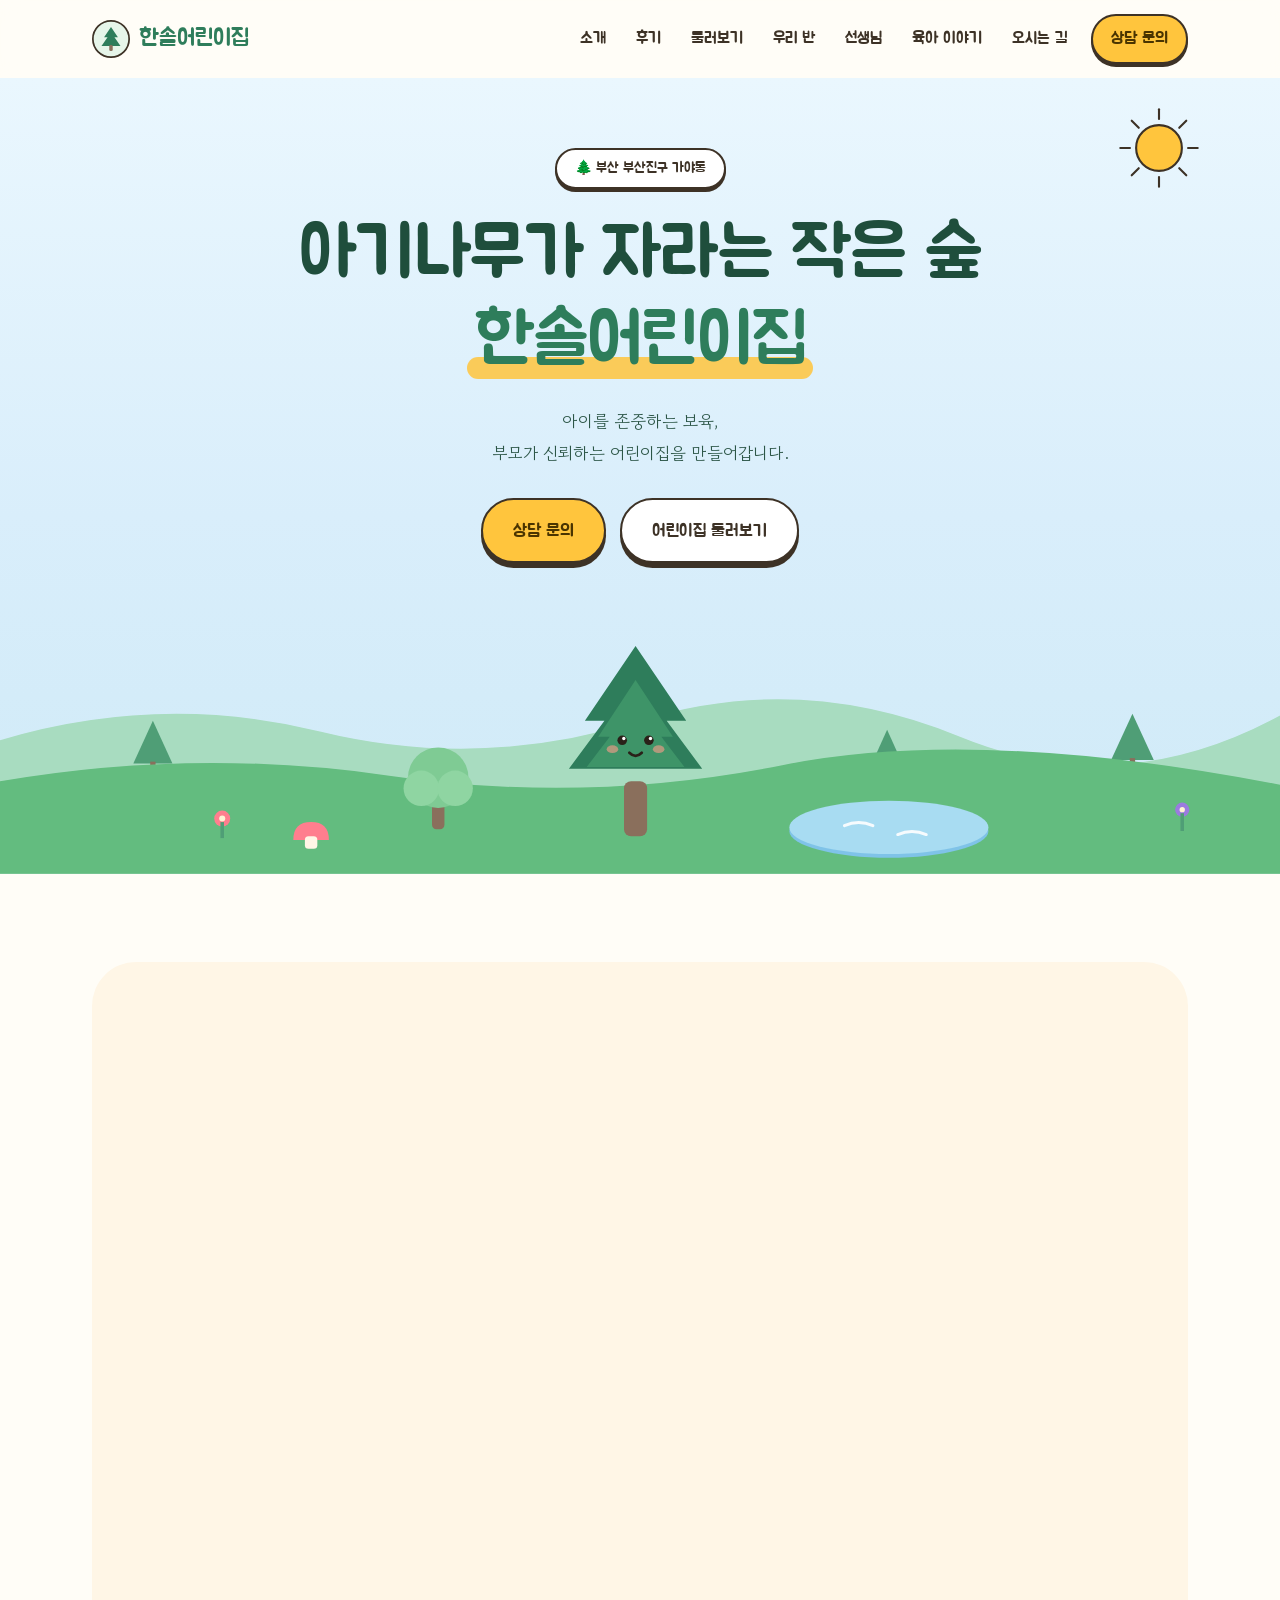
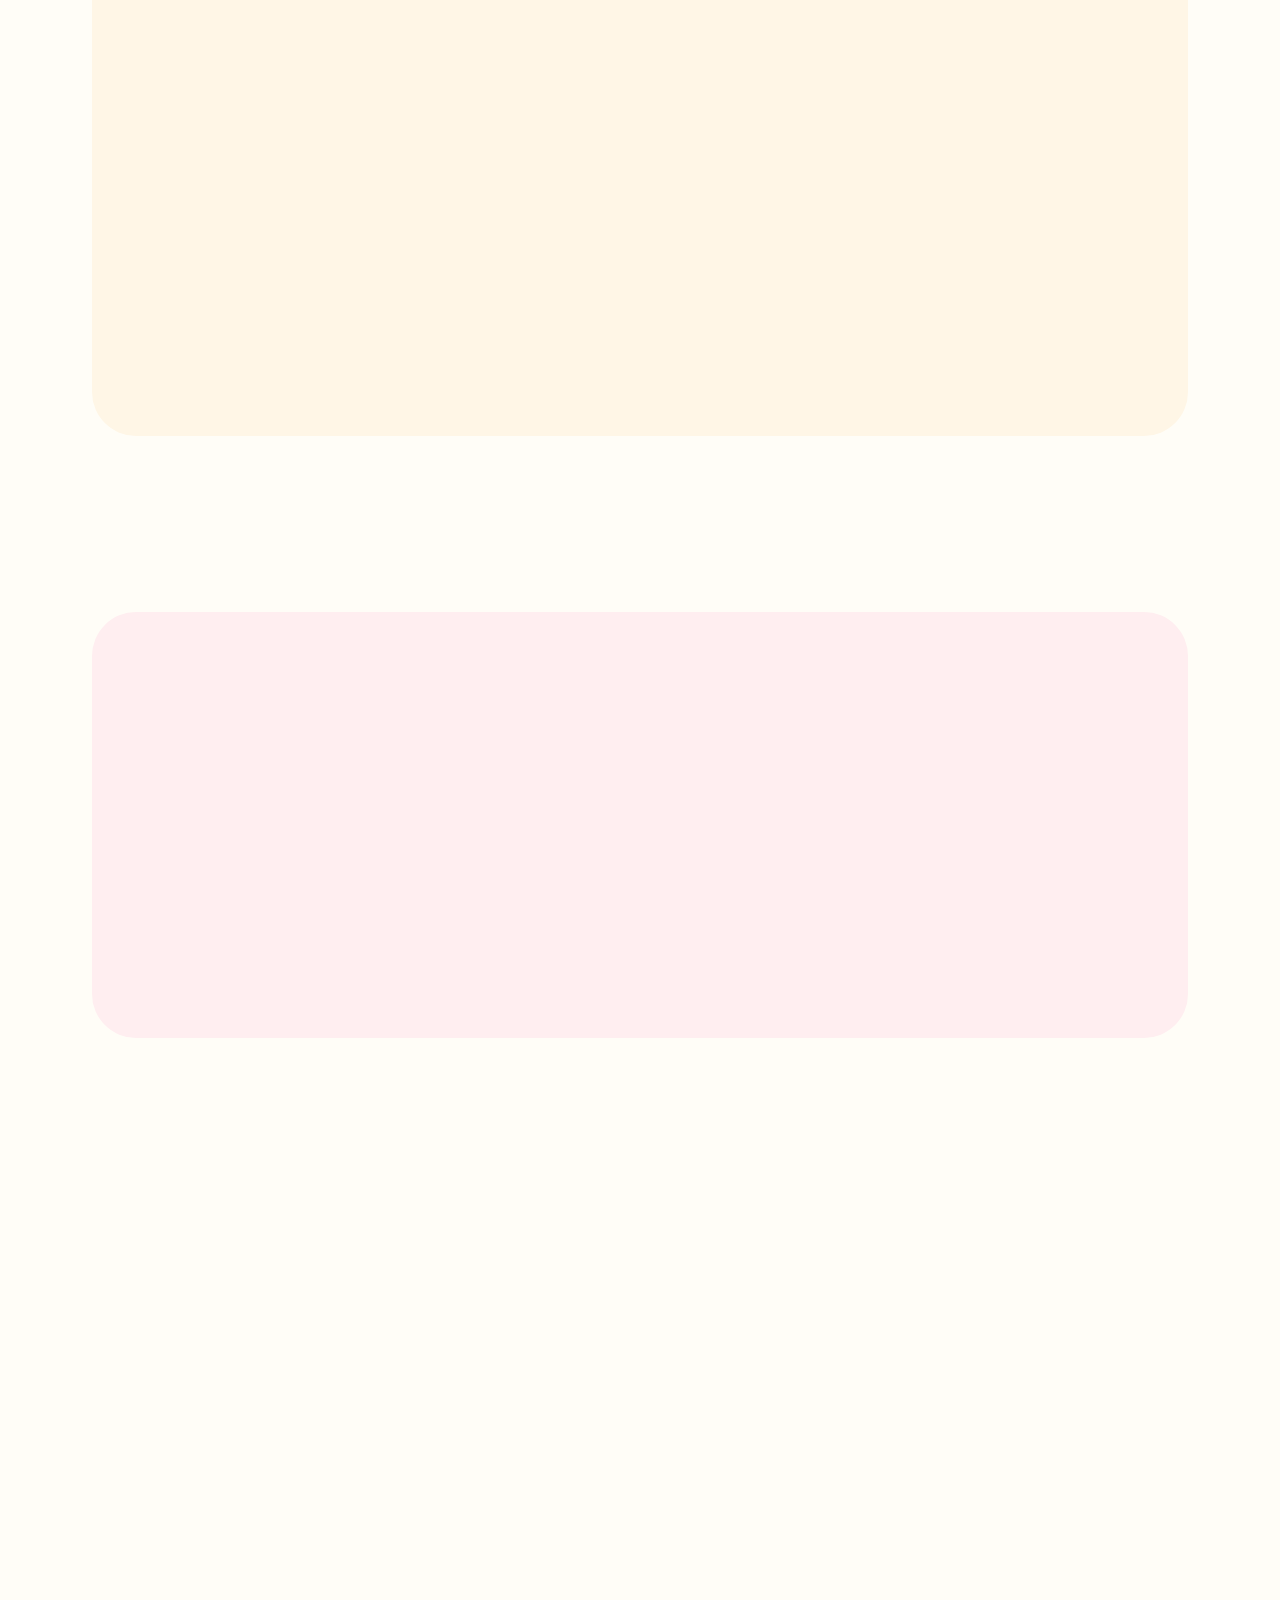
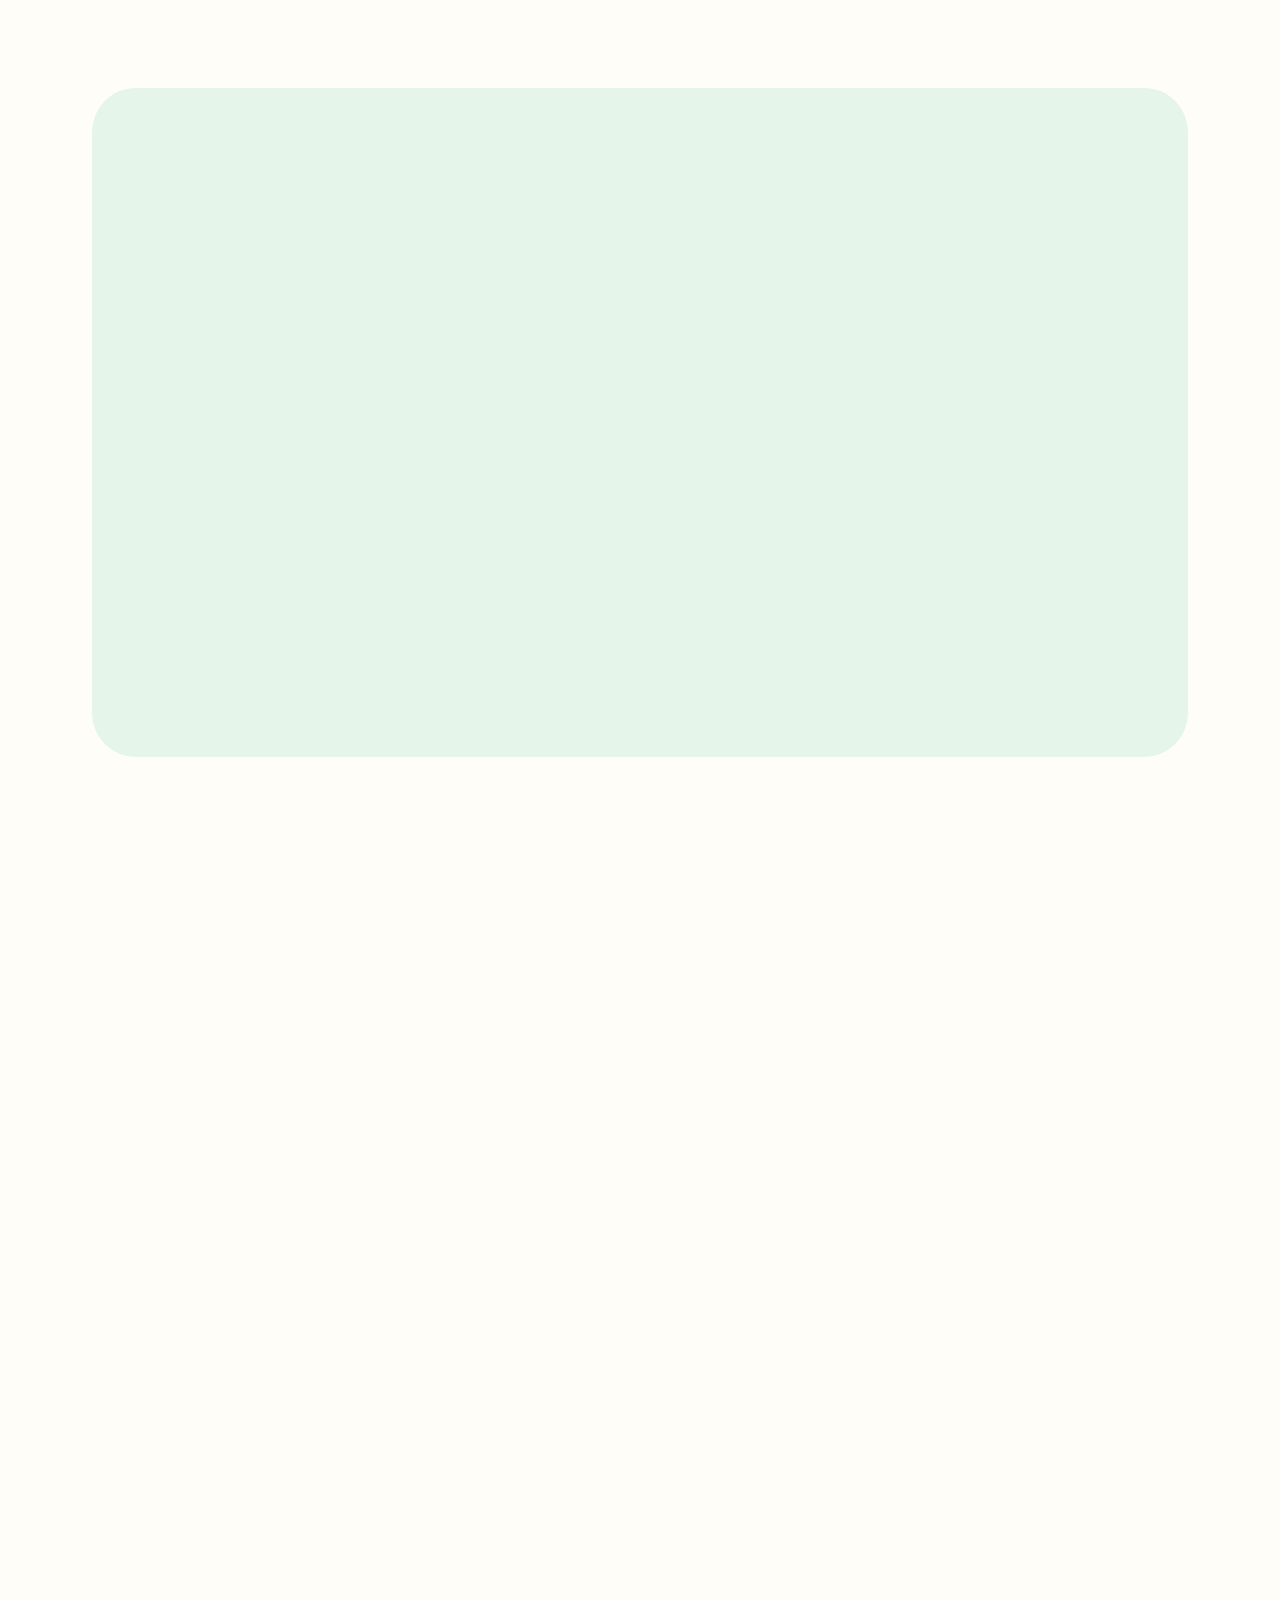
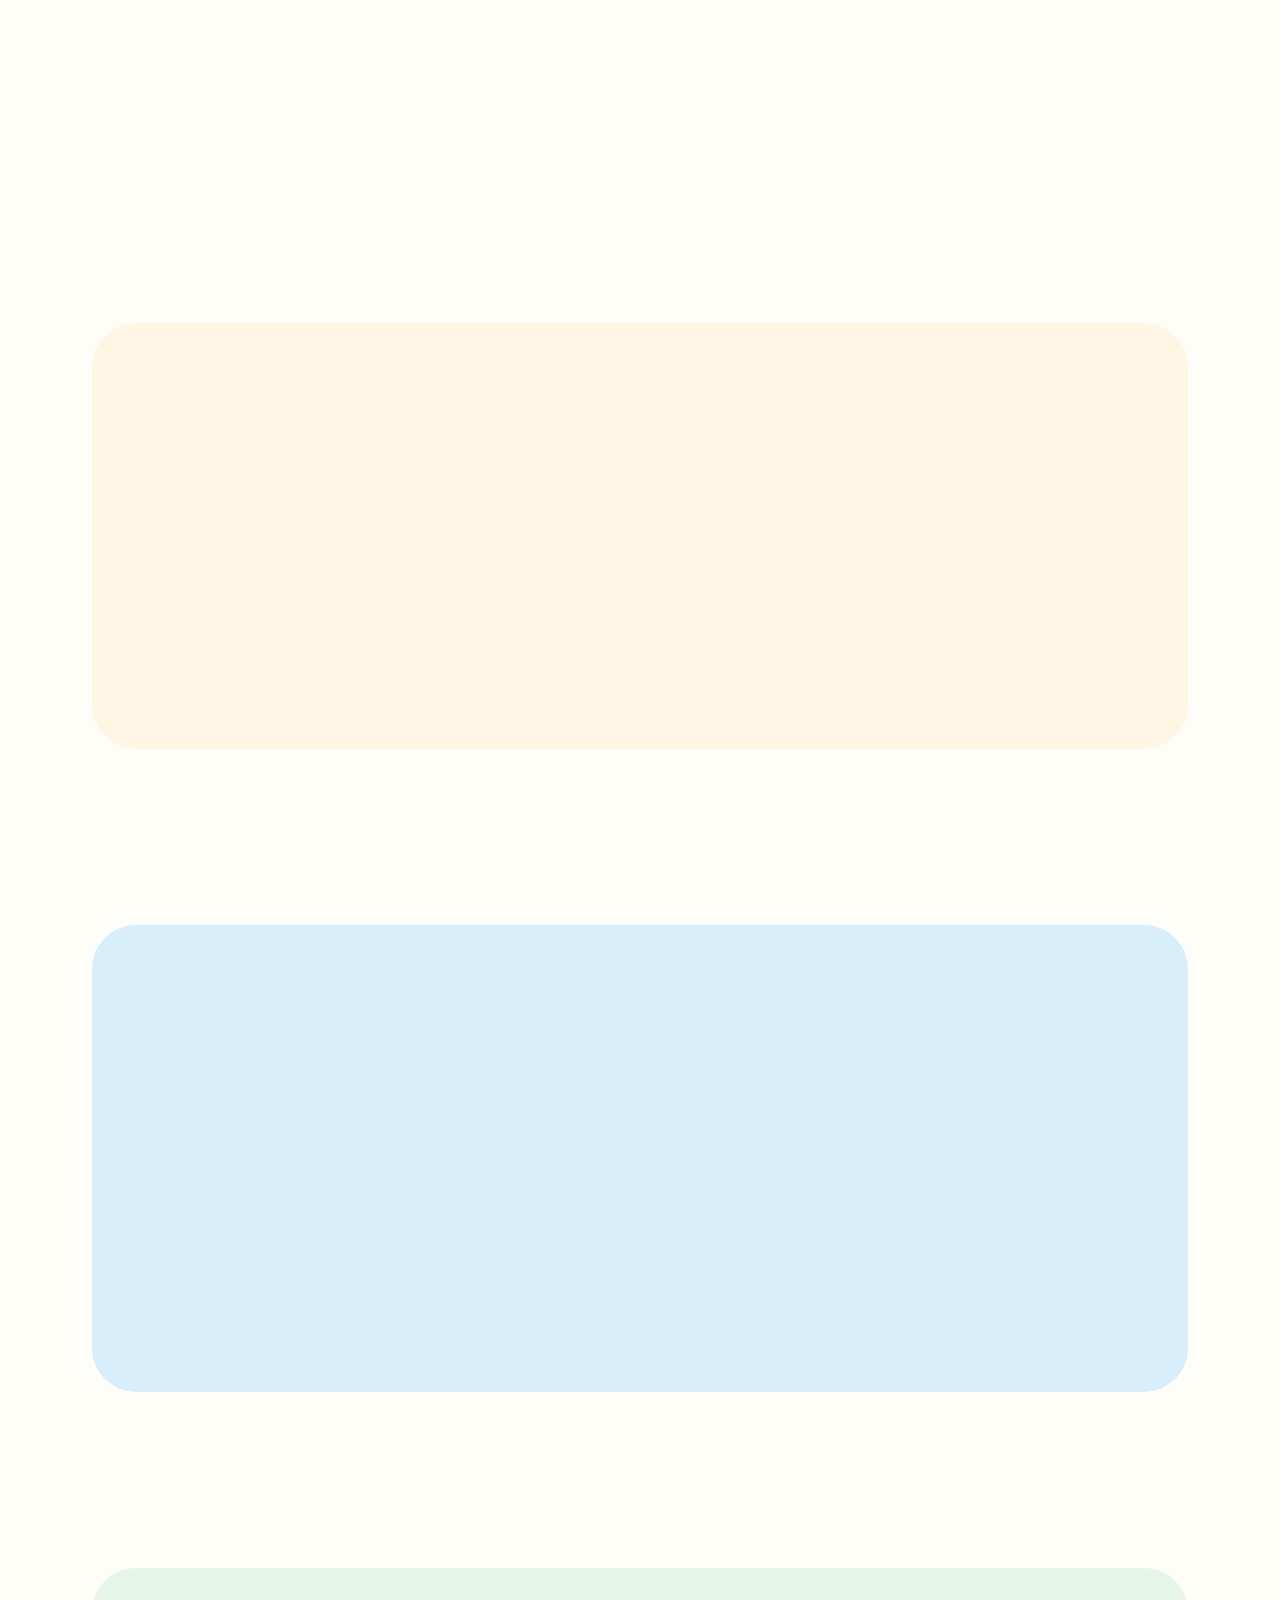
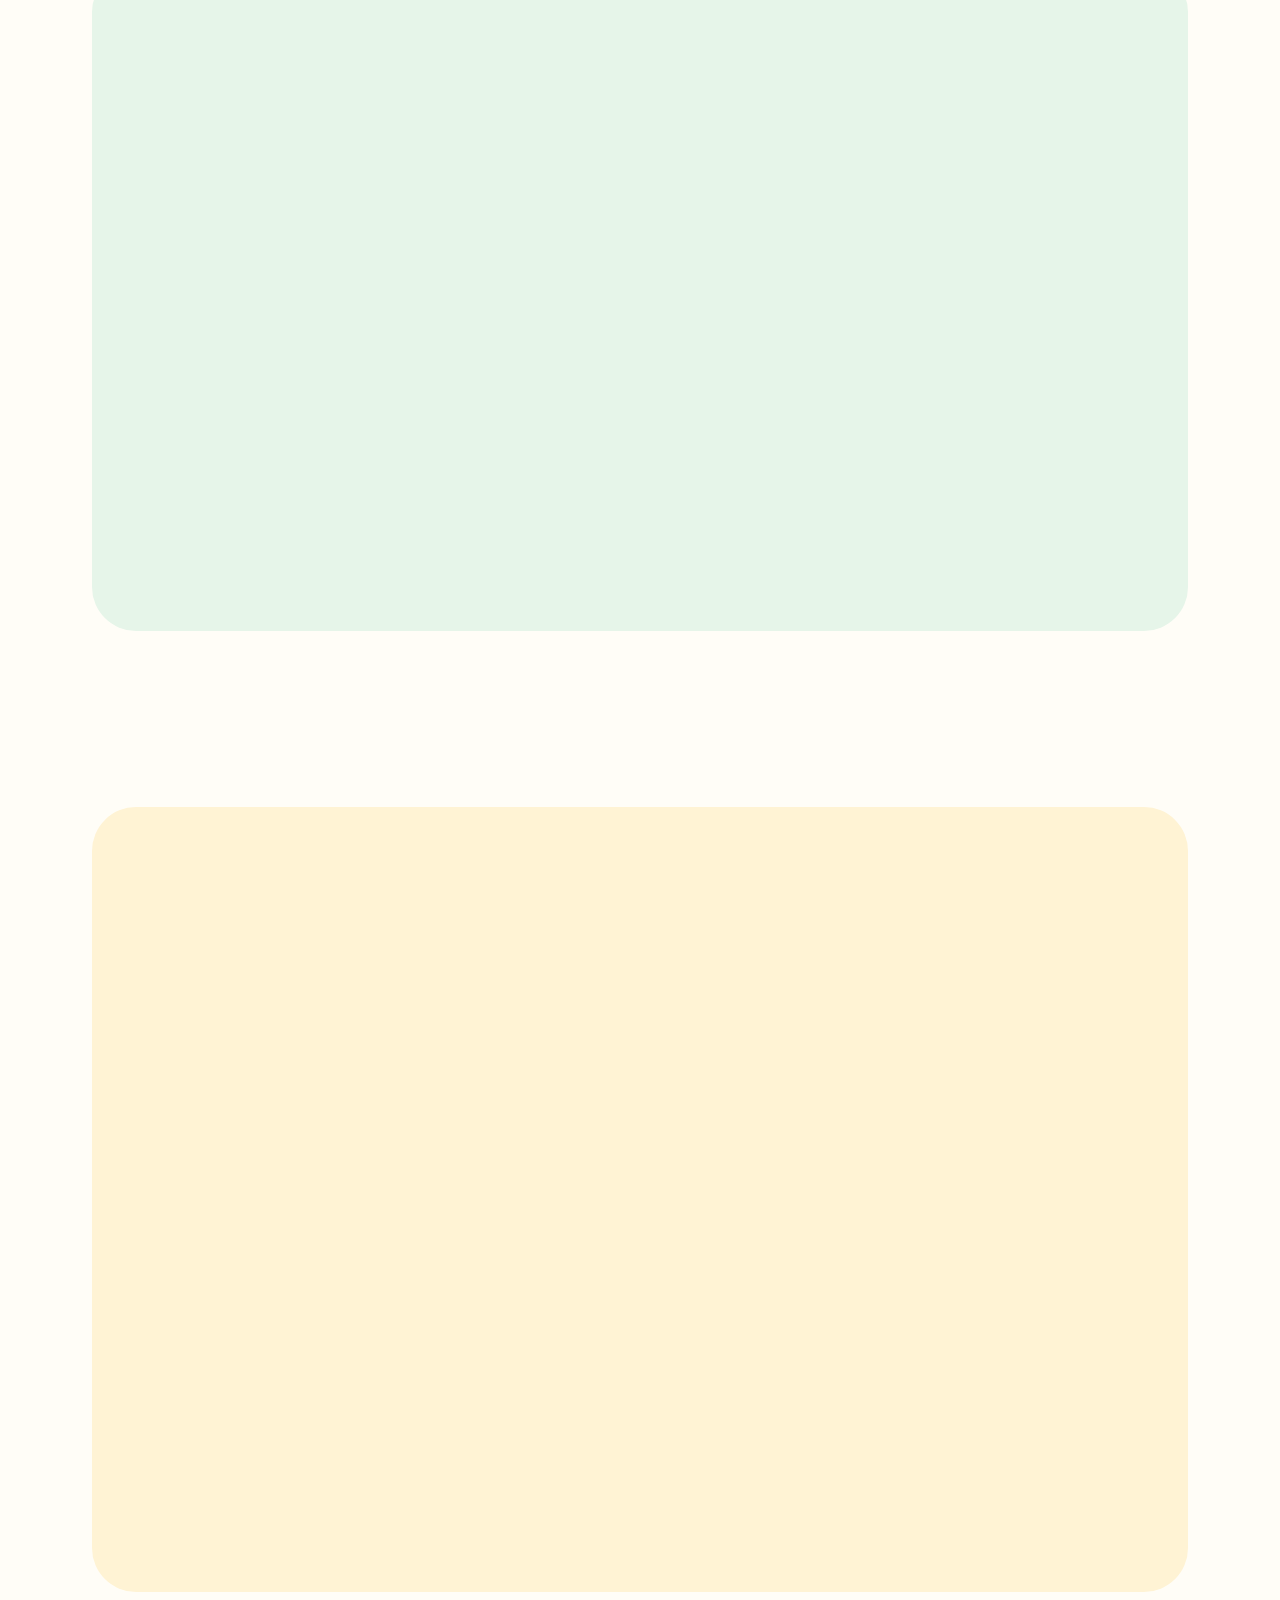
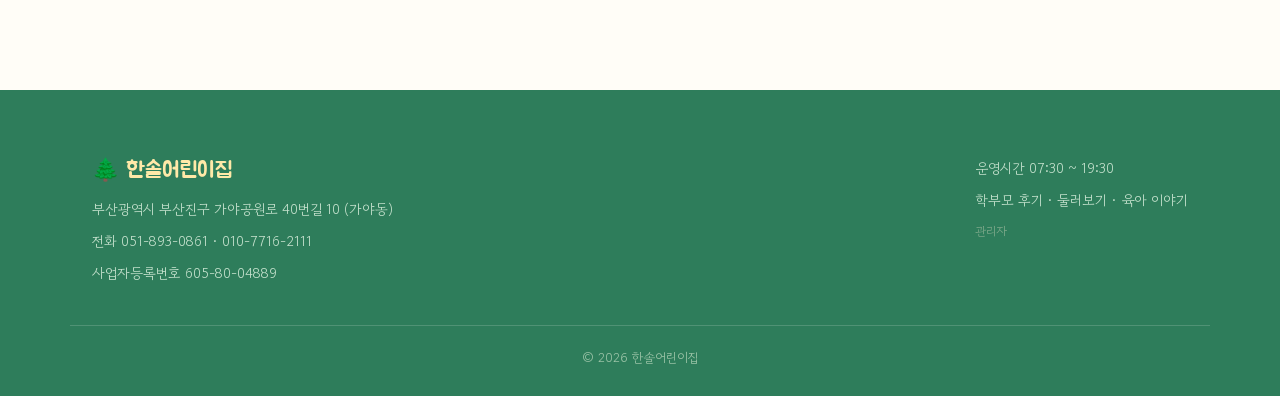
==== commit 1486fc90: "Add files via upload" ====
--- a/index.html
+++ b/index.html
@@ -4,27 +4,18 @@
 <meta charset="UTF-8">
 <meta name="viewport" content="width=device-width, initial-scale=1.0">
 <title>한솔어린이집 | 부산 부산진구 가야동 어린이집</title>
-
-<!-- ▼▼ 검색·공유 설정 ▼▼ -->
 <meta name="description" content="아이를 존중하는 보육, 부모가 신뢰하는 어린이집 · 부산 부산진구 가야동 어린이집">
 <meta name="keywords" content="가야동 어린이집, 부산진구 어린이집, 부산 어린이집, 가야동 영아반, 한솔어린이집">
 <link rel="canonical" href="https://hansol-one.vercel.app/">
-
 <meta property="og:type" content="website">
 <meta property="og:site_name" content="한솔어린이집">
-<meta property="og:title" content="한솔어린이집 | 부산진구 가야동">
+<meta property="og:title" content="한솔어린이집 | 부산 부산진구 가야동 어린이집">
 <meta property="og:description" content="아이를 존중하는 보육, 부모가 신뢰하는 어린이집 · 부산 부산진구 가야동 어린이집">
 <meta property="og:url" content="https://hansol-one.vercel.app/">
 <meta property="og:image" content="https://bxfobslxjrkuturlihbt.supabase.co/storage/v1/object/public/photos/1787028825944-az6fdlqd09q.jpg">
-<meta property="og:image:width" content="1200">
-<meta property="og:image:height" content="900">
-<meta property="og:image:alt" content="한솔어린이집 건물 외관">
 <meta property="og:locale" content="ko_KR">
 <meta name="twitter:card" content="summary_large_image">
-
 <meta name="naver-site-verification" content="681656d1107761d7eaeeafe89e227ad632d68845">
-<!-- ▲▲ 검색·공유 설정 ▲▲ -->
-
 <script type="application/ld+json">
 {
   "@context": "https://schema.org",
@@ -42,658 +33,16 @@
   "openingHours": "Mo-Fr 07:30-19:30"
 }
 </script>
-
 <link rel="preconnect" href="https://fonts.googleapis.com">
 <link rel="preconnect" href="https://fonts.gstatic.com" crossorigin>
 <link href="https://fonts.googleapis.com/css2?family=Jua&family=Gaegu:wght@400;700&family=Gowun+Dodum&display=swap" rel="stylesheet">
-
-<style>
-/* ============================================================
-   한솔어린이집 — 그림책 숲
-   아기나무 · 산새소리 · 맑은샘물, 세 반 이름이 이룬 숲을
-   한 권의 그림책처럼 펼치는 구성
-   ============================================================ */
-
-:root{
-  --paper:      #FFFDF7;
-  --paper-warm: #FFF6E6;
-  --sky:        #D9EEFB;
-  --sky-deep:   #7FC3E8;
-  --leaf:       #63BC7F;
-  --leaf-light: #E6F5E9;
-  --pine:       #2E7D5B;
-  --sun:        #FFC53D;
-  --sun-light:  #FFF3D4;
-  --berry:      #FF7E8E;
-  --berry-light:#FFEEF0;
-  --plum:       #9B7BE0;
-  --ink:        #3D3226;
-  --ink-soft:   #7A6A58;
-  --line:       rgba(61,50,38,0.12);
-
-  --r-lg: 34px;
-  --r-md: 22px;
-  --r-sm: 14px;
-
-  --shadow-sticker: 0 6px 0 rgba(61,50,38,0.10);
-  --shadow-lift:    0 14px 30px rgba(61,50,38,0.14);
-}
-
-*{box-sizing:border-box;}
-html{scroll-behavior:smooth;}
-body{
-  margin:0;
-  background:var(--paper);
-  color:var(--ink);
-  font-family:'Gowun Dodum','Noto Sans KR',sans-serif;
-  line-height:1.85;
-  font-size:16.5px;
-  -webkit-font-smoothing:antialiased;
-  overflow-x:hidden;
-}
-h1,h2,h3,h4,.display{font-family:'Jua','Gowun Dodum',sans-serif;font-weight:400;letter-spacing:-0.01em;}
-.hand{font-family:'Gaegu','Jua',cursive;}
-a{color:inherit;text-decoration:none;}
-img,svg{display:block;max-width:100%;}
-button{font-family:inherit;}
-
-.wrap{max-width:1140px;margin:0 auto;padding:0 22px;}
-
-:focus-visible{outline:3px solid var(--pine);outline-offset:3px;border-radius:6px;}
-
-/* ---------- 섹션 : 그림책의 한 장 ---------- */
-.scene{padding:88px 0;position:relative;}
-.scene-inner{
-  border-radius:44px;
-  padding:64px 40px;
-  position:relative;
-  overflow:hidden;
-}
-.tint-sky   .scene-inner{background:var(--sky);}
-.tint-leaf  .scene-inner{background:var(--leaf-light);}
-.tint-sun   .scene-inner{background:var(--sun-light);}
-.tint-berry .scene-inner{background:var(--berry-light);}
-.tint-warm  .scene-inner{background:var(--paper-warm);}
-
-.eyebrow{
-  display:inline-block;
-  font-family:'Jua',sans-serif;
-  font-size:14px;letter-spacing:.06em;
-  color:#fff;background:var(--pine);
-  padding:6px 16px;border-radius:100px;
-  margin-bottom:16px;
-}
-.eyebrow.sun{background:var(--sun);color:#5B4200;}
-.eyebrow.berry{background:var(--berry);}
-.eyebrow.plum{background:var(--plum);}
-.eyebrow.sky{background:var(--sky-deep);}
-
-.scene-head{max-width:620px;margin-bottom:46px;}
-.scene-head h2{
-  font-size:clamp(28px,4.6vw,44px);
-  margin:0 0 12px;line-height:1.3;
-}
-.scene-head p{margin:0;color:var(--ink-soft);font-size:16px;}
-
-/* ---------- 스티커 카드 ---------- */
-.sticker{
-  background:#fff;
-  border:2px solid var(--ink);
-  border-radius:var(--r-md);
-  box-shadow:var(--shadow-sticker);
-  transition:transform .28s cubic-bezier(.34,1.4,.5,1), box-shadow .28s;
-}
-.sticker:hover{transform:translateY(-6px) rotate(-.6deg);box-shadow:0 12px 0 rgba(61,50,38,0.10);}
-
-/* ---------- 버튼 ---------- */
-.btn{
-  display:inline-flex;align-items:center;justify-content:center;gap:8px;
-  font-family:'Jua',sans-serif;font-size:17px;
-  padding:15px 30px;border-radius:100px;border:2px solid var(--ink);
-  cursor:pointer;transition:transform .16s, box-shadow .16s;
-  box-shadow:0 5px 0 var(--ink);
-}
-.btn:active{transform:translateY(4px);box-shadow:0 1px 0 var(--ink);}
-.btn-sun{background:var(--sun);color:#4A3400;}
-.btn-pine{background:var(--pine);color:#fff;}
-.btn-white{background:#fff;color:var(--ink);}
-.btn:hover{transform:translateY(-2px);box-shadow:0 7px 0 var(--ink);}
-.btn:active:hover{transform:translateY(4px);box-shadow:0 1px 0 var(--ink);}
-
-/* ============================================================
-   헤더
-   ============================================================ */
-header{
-  position:sticky;top:0;z-index:80;
-  background:rgba(255,253,247,0.9);
-  backdrop-filter:blur(10px);
-  transition:box-shadow .3s, padding .3s;
-}
-header.stuck{box-shadow:0 4px 20px rgba(61,50,38,0.10);}
-.nav-bar{
-  display:flex;align-items:center;justify-content:space-between;gap:16px;
-  max-width:1140px;margin:0 auto;padding:14px 22px;
-}
-.logo{display:flex;align-items:center;gap:9px;}
-.logo-mark{width:38px;height:38px;flex:none;}
-.logo-text{font-family:'Jua',sans-serif;font-size:23px;color:var(--pine);}
-.nav{display:flex;align-items:center;gap:4px;}
-.nav a{
-  font-family:'Jua',sans-serif;font-size:16px;
-  padding:8px 13px;border-radius:100px;color:var(--ink);
-  transition:background .2s,color .2s;
-}
-.nav a:hover{background:var(--sun-light);color:var(--pine);}
-.nav .nav-cta{
-  background:var(--sun);color:#4A3400;margin-left:6px;
-  border:2px solid var(--ink);box-shadow:0 3px 0 var(--ink);
-  padding:8px 18px;
-}
-.nav .nav-cta:hover{background:var(--sun);transform:translateY(-1px);box-shadow:0 4px 0 var(--ink);}
-.menu-btn{display:none;background:none;border:none;cursor:pointer;padding:8px;}
-.menu-btn span{display:block;width:26px;height:3px;background:var(--ink);margin:5px 0;border-radius:3px;transition:transform .3s,opacity .3s;}
-.menu-btn.open span:nth-child(1){transform:translateY(8px) rotate(45deg);}
-.menu-btn.open span:nth-child(2){opacity:0;}
-.menu-btn.open span:nth-child(3){transform:translateY(-8px) rotate(-45deg);}
-
-@media (max-width:1000px){
-  .nav{
-    position:fixed;top:66px;left:0;right:0;
-    flex-direction:column;align-items:stretch;gap:0;
-    background:var(--paper);padding:10px 22px 24px;
-    border-bottom:3px solid var(--ink);
-    transform:translateY(-130%);opacity:0;pointer-events:none;
-    transition:transform .35s cubic-bezier(.4,1.2,.5,1),opacity .3s;
-  }
-  .nav.open{transform:translateY(0);opacity:1;pointer-events:auto;}
-  .nav a{padding:14px 6px;border-bottom:1px dashed var(--line);border-radius:0;}
-  .nav .nav-cta{margin:14px 0 0;text-align:center;justify-content:center;border-radius:100px;}
-  .menu-btn{display:block;}
-}
-
-/* ============================================================
-   히어로 — 그림책 표지
-   ============================================================ */
-.hero{
-  position:relative;
-  padding:70px 0 0;
-  background:linear-gradient(180deg,#EAF7FE 0%, #D9EEFB 55%, #CFEAF7 100%);
-  overflow:hidden;
-}
-.hero-copy{position:relative;z-index:3;text-align:center;max-width:760px;}
-.hero-tag{
-  display:inline-block;background:#fff;border:2px solid var(--ink);
-  border-radius:100px;padding:6px 18px;font-family:'Jua',sans-serif;
-  font-size:14px;box-shadow:0 3px 0 var(--ink);margin-bottom:22px;
-}
-.hero h1{
-  font-size:clamp(36px,7.4vw,70px);
-  line-height:1.24;margin:0 0 20px;color:#1F4E3C;
-}
-.hero h1 .pop{
-  display:inline-block;position:relative;color:var(--pine);
-}
-.hero h1 .pop::after{
-  content:'';position:absolute;left:-2%;right:-2%;bottom:.08em;height:.32em;
-  background:var(--sun);border-radius:100px;z-index:-1;opacity:.85;
-}
-.hero-sub{
-  margin:0 auto 30px;max-width:520px;
-  color:#2C5647;font-size:17px;
-}
-.hero-actions{display:flex;gap:14px;justify-content:center;flex-wrap:wrap;}
-
-/* 하늘 요소 */
-.sky-layer{position:absolute;inset:0;z-index:1;pointer-events:none;}
-.cloud{position:absolute;opacity:.95;}
-.cloud svg{width:100%;height:auto;}
-.c1{width:150px;top:10%;left:-170px;animation:drift 46s linear infinite;}
-.c2{width:110px;top:26%;left:-140px;animation:drift 62s linear infinite 8s;}
-.c3{width:190px;top:5%;left:-220px;animation:drift 78s linear infinite 22s;}
-@keyframes drift{to{transform:translateX(calc(100vw + 260px));}}
-
-.sun-badge{
-  position:absolute;top:26px;right:6%;width:88px;height:88px;
-  animation:sunspin 40s linear infinite;
-}
-@keyframes sunspin{to{transform:rotate(360deg);}}
-
-.bird{position:absolute;width:34px;top:22%;left:-60px;animation:fly 26s linear infinite;}
-.bird.b2{width:24px;top:33%;animation-duration:34s;animation-delay:11s;}
-@keyframes fly{
-  0%{transform:translate(0,0) rotate(-4deg);}
-  25%{transform:translate(28vw,-26px) rotate(4deg);}
-  50%{transform:translate(52vw,14px) rotate(-4deg);}
-  75%{transform:translate(78vw,-18px) rotate(4deg);}
-  100%{transform:translate(112vw,4px) rotate(0deg);}
-}
-.bird svg{animation:flap 1.1s ease-in-out infinite;}
-@keyframes flap{50%{transform:scaleY(.6);}}
-
-/* 지면 장면 */
-.hero-scene{position:relative;z-index:2;margin-top:44px;line-height:0;}
-.hero-scene svg{width:100%;height:auto;min-height:200px;}
-.sway{transform-origin:50% 100%;animation:sway 6s ease-in-out infinite;}
-.sway-b{transform-origin:50% 100%;animation:sway 7.5s ease-in-out infinite .8s;}
-@keyframes sway{0%,100%{transform:rotate(-1.1deg);}50%{transform:rotate(1.1deg);}}
-
-.bob{animation:bob 3.4s ease-in-out infinite;}
-@keyframes bob{0%,100%{transform:translateY(0);}50%{transform:translateY(-9px);}}
-
-/* ============================================================
-   소개 — 원장 편지
-   ============================================================ */
-.intro-grid{display:grid;grid-template-columns:1.15fr .85fr;gap:38px;align-items:start;}
-.letter{
-  background:#fff;border:2px solid var(--ink);border-radius:var(--r-md);
-  box-shadow:var(--shadow-sticker);
-  padding:42px 38px 34px;position:relative;
-}
-.letter::before{
-  content:'';position:absolute;top:-13px;left:44px;
-  width:84px;height:26px;transform:rotate(-3deg);
-  background:rgba(255,197,61,.6);border:2px solid var(--ink);
-}
-.letter .motto{
-  font-family:'Gaegu',cursive;font-size:27px;line-height:1.5;
-  color:var(--pine);margin:0 0 22px;
-}
-.letter p{margin:0 0 16px;color:#4A3E31;}
-.letter .sign{
-  font-family:'Gaegu',cursive;font-size:24px;color:var(--pine);
-  text-align:right;margin:26px 0 0;
-}
-.cv{background:#fff;border:2px solid var(--ink);border-radius:var(--r-md);
-  box-shadow:var(--shadow-sticker);padding:30px 28px;}
-.cv h3{margin:0 0 16px;font-size:20px;display:flex;align-items:center;gap:8px;}
-.cv ul{list-style:none;margin:0;padding:0;display:flex;flex-direction:column;gap:12px;}
-.cv li{position:relative;padding-left:26px;font-size:15.5px;color:var(--ink-soft);line-height:1.7;}
-.cv li::before{
-  content:'';position:absolute;left:0;top:.62em;width:11px;height:11px;
-  border-radius:50%;background:var(--sun);border:2px solid var(--ink);
-}
-.values{display:grid;grid-template-columns:repeat(3,1fr);gap:20px;margin-top:34px;}
-.value{
-  background:#fff;border:2px solid var(--ink);border-radius:var(--r-md);
-  box-shadow:var(--shadow-sticker);padding:28px 22px;text-align:center;
-  transition:transform .28s cubic-bezier(.34,1.4,.5,1);
-}
-.value:hover{transform:translateY(-7px) rotate(-1deg);}
-.value .ico{width:64px;height:64px;margin:0 auto 14px;}
-.value h4{margin:0 0 6px;font-size:19px;}
-.value p{margin:0;font-size:14.5px;color:var(--ink-soft);line-height:1.75;}
-
-/* ============================================================
-   후기 슬라이더
-   ============================================================ */
-.review-slider{overflow:hidden;margin:0 -10px;}
-.review-track{display:flex;will-change:transform;}
-.review-card{flex:0 0 100%;padding:0 10px;box-sizing:border-box;}
-@media (min-width:720px){.review-card{flex:0 0 50%;}}
-@media (min-width:1020px){.review-card{flex:0 0 33.3333%;}}
-.review-inner{
-  height:100%;display:flex;flex-direction:column;gap:14px;
-  background:#fff;border:2px solid var(--ink);border-radius:var(--r-md);
-  box-shadow:var(--shadow-sticker);padding:28px 26px;
-}
-.stars{color:var(--sun);font-size:17px;letter-spacing:3px;
-  -webkit-text-stroke:.6px var(--ink);}
-.review-text{margin:0;flex:1;font-size:15.5px;line-height:1.9;color:#4A3E31;}
-.review-meta{
-  display:flex;justify-content:space-between;align-items:center;
-  border-top:1px dashed var(--line);padding-top:13px;
-  font-size:13.5px;color:var(--ink-soft);
-}
-.review-name{font-family:'Jua',sans-serif;color:var(--ink);font-size:15px;}
-
-/* ============================================================
-   갤러리
-   ============================================================ */
-.gallery-grid{display:grid;grid-template-columns:repeat(2,1fr);gap:18px;}
-.gallery-item{
-  position:relative;border-radius:var(--r-md);overflow:hidden;
-  border:2px solid var(--ink);box-shadow:var(--shadow-sticker);
-  aspect-ratio:4/3;background:#fff;cursor:zoom-in;
-  transition:transform .3s cubic-bezier(.34,1.4,.5,1);
-}
-.gallery-item:hover{transform:translateY(-6px) rotate(-.7deg);}
-.gallery-item img{width:100%;height:100%;object-fit:cover;transition:transform .5s;}
-.gallery-item:hover img{transform:scale(1.07);}
-.gallery-cap{
-  position:absolute;left:8px;bottom:8px;
-  background:rgba(255,255,255,.92);border:1.5px solid var(--ink);
-  border-radius:100px;padding:3px 10px;
-  font-family:'Jua',sans-serif;font-size:11.5px;line-height:1.5;
-  max-width:calc(100% - 16px);
-  white-space:nowrap;overflow:hidden;text-overflow:ellipsis;
-}
-@media (min-width:721px){
-  .gallery-cap{font-size:13px;padding:4px 13px;left:11px;bottom:11px;}
-}
-.gallery-empty{
-  grid-column:1/-1;text-align:center;padding:44px 20px;
-  border:2px dashed var(--ink);border-radius:var(--r-md);
-  color:var(--ink-soft);font-size:15px;background:rgba(255,255,255,.55);
-}
-.gallery-gap{margin-top:56px;}
-
-/* 사진 확대 보기 */
-.lightbox{
-  position:fixed;inset:0;z-index:200;
-  background:rgba(35,28,20,.9);
-  display:flex;align-items:center;justify-content:center;
-  padding:24px;opacity:0;pointer-events:none;
-  transition:opacity .3s;
-}
-.lightbox.open{opacity:1;pointer-events:auto;}
-.lightbox figure{
-  margin:0;max-width:1000px;width:100%;
-  display:flex;flex-direction:column;align-items:center;gap:14px;
-  transform:scale(.94);transition:transform .35s cubic-bezier(.34,1.4,.5,1);
-}
-.lightbox.open figure{transform:scale(1);}
-.lightbox img{
-  max-width:100%;max-height:76vh;width:auto;border-radius:var(--r-md);
-  border:3px solid #fff;box-shadow:0 20px 50px rgba(0,0,0,.4);
-  object-fit:contain;background:#fff;
-}
-.lightbox figcaption{
-  font-family:'Jua',sans-serif;color:#fff;font-size:17px;text-align:center;
-}
-.lb-close{
-  position:absolute;top:18px;right:20px;
-  width:48px;height:48px;border-radius:50%;
-  background:#fff;border:2px solid var(--ink);cursor:pointer;
-  font-size:22px;line-height:1;display:flex;align-items:center;justify-content:center;
-  box-shadow:0 4px 0 var(--ink);
-}
-.lb-close:hover{background:var(--sun);}
-.lb-nav{
-  position:absolute;top:50%;transform:translateY(-50%);
-  width:52px;height:52px;border-radius:50%;
-  background:#fff;border:2px solid var(--ink);cursor:pointer;
-  font-size:24px;line-height:1;display:flex;align-items:center;justify-content:center;
-  box-shadow:0 4px 0 var(--ink);
-}
-.lb-prev{left:16px;}
-.lb-next{right:16px;}
-.lb-nav:hover{background:var(--sun);}
-@media (max-width:720px){
-  .lightbox{padding:14px;}
-  .lb-nav{width:42px;height:42px;font-size:20px;}
-  .lb-prev{left:6px;} .lb-next{right:6px;}
-  .lb-close{width:40px;height:40px;top:10px;right:10px;font-size:18px;}
-  .lightbox img{max-height:66vh;}
-  .lightbox figcaption{font-size:15px;}
-}
-
-/* ============================================================
-   보육 프로그램
-   ============================================================ */
-.rooms{display:grid;grid-template-columns:repeat(3,1fr);gap:24px;}
-.room{
-  background:#fff;border:2px solid var(--ink);border-radius:var(--r-lg);
-  box-shadow:var(--shadow-sticker);overflow:hidden;
-  transition:transform .3s cubic-bezier(.34,1.4,.5,1),box-shadow .3s;
-}
-.room:hover{transform:translateY(-9px);box-shadow:0 16px 0 rgba(61,50,38,.10);}
-.room-top{height:132px;position:relative;display:flex;align-items:flex-end;justify-content:center;}
-.room:nth-child(1) .room-top{background:var(--leaf-light);}
-.room:nth-child(2) .room-top{background:var(--sky);}
-.room:nth-child(3) .room-top{background:#DFF3F7;}
-.room-top svg{width:104px;height:112px;}
-.room-body{padding:24px 24px 28px;border-top:2px solid var(--ink);}
-.room-age{
-  display:inline-block;font-family:'Jua',sans-serif;font-size:13px;
-  background:var(--ink);color:#fff;padding:3px 13px;border-radius:100px;margin-bottom:10px;
-}
-.room h3{margin:0 0 10px;font-size:24px;}
-.room p{margin:0;font-size:15px;color:var(--ink-soft);line-height:1.8;}
-
-/* ============================================================
-   선생님
-   ============================================================ */
-.teachers{display:grid;grid-template-columns:repeat(3,1fr);gap:24px;}
-.teacher{
-  background:#fff;border:2px solid var(--ink);border-radius:var(--r-lg);
-  box-shadow:var(--shadow-sticker);padding:28px 20px 26px;text-align:center;
-  transition:transform .3s cubic-bezier(.34,1.4,.5,1);
-}
-.teacher:hover{transform:translateY(-8px) rotate(1deg);}
-.face{width:112px;height:112px;margin:0 auto 16px;border:2px solid var(--ink);
-  border-radius:50%;overflow:hidden;}
-.teacher h3{margin:0 0 4px;font-size:19px;}
-.teacher .role{
-  display:inline-block;font-size:13px;font-family:'Jua',sans-serif;
-  background:var(--sun-light);border:1.5px solid var(--ink);
-  padding:2px 12px;border-radius:100px;margin-bottom:12px;
-}
-.teacher .quote{margin:0;font-size:14px;color:var(--ink-soft);line-height:1.75;}
-
-/* ============================================================
-   공지 캘린더
-   ============================================================ */
-.cal-wrap{display:grid;grid-template-columns:1.05fr .95fr;gap:28px;align-items:start;}
-.cal{background:#fff;border:2px solid var(--ink);border-radius:var(--r-lg);
-  box-shadow:var(--shadow-sticker);padding:26px 24px;}
-.cal-head{display:flex;align-items:center;justify-content:space-between;margin-bottom:16px;}
-.cal-head h3{margin:0;font-size:22px;}
-.cal-nav{
-  width:38px;height:38px;border-radius:50%;border:2px solid var(--ink);
-  background:var(--sun);cursor:pointer;font-size:19px;line-height:1;
-  display:flex;align-items:center;justify-content:center;
-  box-shadow:0 3px 0 var(--ink);transition:transform .15s,box-shadow .15s;
-}
-.cal-nav:hover{transform:translateY(-2px);box-shadow:0 5px 0 var(--ink);}
-.cal-nav:active{transform:translateY(2px);box-shadow:0 1px 0 var(--ink);}
-.cal-week{display:grid;grid-template-columns:repeat(7,1fr);text-align:center;
-  font-family:'Jua',sans-serif;font-size:13px;color:var(--ink-soft);margin-bottom:6px;}
-.cal-grid{display:grid;grid-template-columns:repeat(7,1fr);gap:5px;}
-.cal-day{
-  aspect-ratio:1;display:flex;flex-direction:column;align-items:center;justify-content:center;
-  border-radius:12px;font-size:14px;position:relative;
-}
-.cal-day.empty{visibility:hidden;}
-.cal-day.today{background:var(--sun);border:2px solid var(--ink);font-family:'Jua',sans-serif;}
-.cal-day .dot{width:6px;height:6px;border-radius:50%;background:var(--berry);
-  border:1px solid var(--ink);margin-top:3px;}
-.events{display:flex;flex-direction:column;gap:14px;}
-.event{
-  display:flex;gap:16px;align-items:flex-start;background:#fff;
-  border:2px solid var(--ink);border-radius:var(--r-md);
-  box-shadow:var(--shadow-sticker);padding:18px 20px;
-}
-.event-date{
-  flex:none;width:56px;text-align:center;border:2px solid var(--ink);
-  border-radius:12px;background:var(--berry);color:#fff;
-  font-family:'Jua',sans-serif;padding:7px 0;
-}
-.event-date .d{display:block;font-size:20px;line-height:1;}
-.event-date .m{display:block;font-size:11.5px;margin-top:2px;}
-.event h4{margin:0 0 4px;font-size:16.5px;}
-.event p{margin:0;font-size:14px;color:var(--ink-soft);line-height:1.7;}
-.event-empty{
-  border:2px dashed var(--ink);border-radius:var(--r-md);
-  padding:26px;text-align:center;color:var(--ink-soft);font-size:15px;
-  background:rgba(255,255,255,.55);
-}
-
-/* ============================================================
-   육아 이야기
-   ============================================================ */
-.posts{display:flex;flex-direction:column;gap:20px;}
-.post{
-  background:#fff;border:2px solid var(--ink);border-radius:var(--r-md);
-  box-shadow:var(--shadow-sticker);padding:30px 30px 24px;cursor:pointer;
-  transition:transform .28s cubic-bezier(.34,1.4,.5,1),box-shadow .28s;
-}
-.post:hover{transform:translateY(-5px);box-shadow:0 11px 0 rgba(61,50,38,.10);}
-.post-head{display:flex;justify-content:space-between;align-items:baseline;gap:14px;flex-wrap:wrap;}
-.post-title{margin:0;font-size:22px;line-height:1.4;}
-.post-date{font-size:13px;color:var(--ink-soft);flex:none;}
-.post-excerpt{margin:10px 0 0;font-size:15px;color:var(--ink-soft);line-height:1.85;}
-.post-body{
-  display:none;margin-top:20px;padding-top:20px;
-  border-top:2px dashed var(--line);
-  font-size:16.5px;line-height:2.05;color:#453A2E;white-space:pre-wrap;
-}
-.post.open .post-body{display:block;}
-.post.open .post-excerpt{display:none;}
-.post.open:hover{transform:none;}
-.post-share{
-  display:inline-block;margin-top:22px;padding:10px 20px;cursor:pointer;
-  border:2px solid var(--ink);border-radius:100px;background:var(--sun-light);
-  font-family:'Jua',sans-serif;font-size:13.5px;box-shadow:0 3px 0 var(--ink);
-}
-.post-share:hover{background:var(--sun);}
-.post-toggle{margin-top:14px;font-family:'Jua',sans-serif;font-size:14.5px;color:var(--pine);}
-.post-empty{
-  border:2px dashed var(--ink);border-radius:var(--r-md);padding:34px;
-  text-align:center;color:var(--ink-soft);background:rgba(255,255,255,.55);
-}
-.more-wrap{text-align:center;margin-top:30px;}
-
-/* ============================================================
-   오시는 길 · 문의
-   ============================================================ */
-.visit{display:grid;grid-template-columns:1fr 1fr;gap:26px;align-items:stretch;}
-.info-card{
-  background:#fff;border:2px solid var(--ink);border-radius:var(--r-lg);
-  box-shadow:var(--shadow-sticker);padding:32px 30px;
-  display:flex;flex-direction:column;gap:22px;justify-content:center;
-}
-.info-row{display:flex;gap:15px;align-items:flex-start;}
-.info-row .pin{
-  flex:none;width:40px;height:40px;border-radius:50%;border:2px solid var(--ink);
-  display:flex;align-items:center;justify-content:center;font-size:18px;
-}
-.info-row:nth-child(1) .pin{background:var(--berry-light);}
-.info-row:nth-child(2) .pin{background:var(--sun-light);}
-.info-row:nth-child(3) .pin{background:var(--leaf-light);}
-.info-row:nth-child(4) .pin{background:var(--sky);}
-.info-row b{display:block;font-size:13px;color:var(--ink-soft);font-weight:normal;}
-.info-row span.v{font-family:'Jua',sans-serif;font-size:16.5px;line-height:1.6;}
-.telink{
-  border-bottom:2px solid var(--sun);
-  transition:color .2s,border-color .2s;
-}
-.telink:hover{color:var(--pine);border-color:var(--pine);}
-.map-card{
-  border:2px solid var(--ink);border-radius:var(--r-lg);overflow:hidden;
-  box-shadow:var(--shadow-sticker);background:var(--leaf-light);
-  display:flex;flex-direction:column;align-items:center;justify-content:center;
-  gap:18px;padding:38px 28px;text-align:center;min-height:320px;
-}
-.map-card p{margin:0;font-size:16px;max-width:280px;}
-
-.contact{display:grid;grid-template-columns:1.15fr .85fr;gap:26px;}
-.kakao{
-  background:#FEE500;border:2px solid var(--ink);border-radius:var(--r-lg);
-  box-shadow:var(--shadow-sticker);padding:36px 32px;
-  display:flex;align-items:center;gap:20px;flex-wrap:wrap;
-  transition:transform .28s cubic-bezier(.34,1.4,.5,1);
-}
-.kakao:hover{transform:translateY(-6px) rotate(-.8deg);}
-.kakao h3{margin:0 0 5px;font-size:23px;color:#3B1E1E;}
-.kakao p{margin:0;font-size:14.5px;color:#6B4E1E;}
-.kakao .arrow{margin-left:auto;font-size:26px;color:#3B1E1E;}
-.calls{display:flex;flex-direction:column;gap:18px;}
-.call{
-  display:block;
-  border:2px solid var(--ink);border-radius:var(--r-lg);padding:26px 26px;
-  box-shadow:var(--shadow-sticker);color:#fff;
-  transition:transform .28s cubic-bezier(.34,1.4,.5,1),box-shadow .28s;
-}
-.call:hover{transform:translateY(-6px) rotate(-.8deg);box-shadow:0 12px 0 rgba(61,50,38,.10);}
-.call:active{transform:translateY(3px);box-shadow:0 2px 0 rgba(61,50,38,.10);}
-.call.a{background:var(--pine);}
-.call.b{background:var(--berry);}
-.call h3{margin:0 0 4px;font-size:19px;}
-.call p{margin:0 0 8px;font-size:13.5px;opacity:.92;}
-.call .num{font-family:'Jua',sans-serif;font-size:26px;letter-spacing:.01em;}
-.call .tap{
-  display:inline-block;margin-top:10px;font-size:13px;
-  background:rgba(255,255,255,.22);border:1.5px solid rgba(255,255,255,.55);
-  padding:4px 13px;border-radius:100px;
-}
-
-/* ============================================================
-   푸터
-   ============================================================ */
-footer{background:var(--pine);color:#DFF0E4;padding:60px 0 26px;margin-top:10px;}
-.foot-grid{display:flex;justify-content:space-between;gap:26px;flex-wrap:wrap;}
-footer .logo-text{color:#FFE9A8;font-size:22px;}
-footer p{margin:6px 0;font-size:14px;color:#C6E2CE;}
-.foot-bottom{
-  border-top:1px solid rgba(255,255,255,.16);margin-top:32px;padding-top:20px;
-  text-align:center;font-size:13px;color:#9CC4A8;
-}
-.foot-admin{color:#7FA98B;font-size:12px;}
-
-/* ============================================================
-   등장 애니메이션
-   ============================================================ */
-.rise{opacity:0;transform:translateY(26px);transition:opacity .75s ease,transform .75s cubic-bezier(.2,.8,.3,1);}
-.rise.in{opacity:1;transform:none;}
-.rise.d1{transition-delay:.09s;}
-.rise.d2{transition-delay:.18s;}
-.rise.d3{transition-delay:.27s;}
-.rise.d4{transition-delay:.36s;}
-.rise.d5{transition-delay:.45s;}
-.rise.d6{transition-delay:.54s;}
-
-.hero-in{opacity:0;transform:translateY(22px);animation:heroIn .9s cubic-bezier(.2,.85,.3,1) forwards;}
-.hero-in.h1{animation-delay:.1s;}
-.hero-in.h2{animation-delay:.26s;}
-.hero-in.h3{animation-delay:.42s;}
-.hero-in.h4{animation-delay:.58s;}
-@keyframes heroIn{to{opacity:1;transform:none;}}
-
-/* ============================================================
-   반응형
-   ============================================================ */
-@media (max-width:980px){
-  .intro-grid,.cal-wrap,.visit,.contact{grid-template-columns:1fr;}
-  .rooms,.teachers{grid-template-columns:repeat(2,1fr);}
-  .values{grid-template-columns:1fr;}
-}
-@media (max-width:720px){
-  body{font-size:16px;}
-  .scene{padding:60px 0;}
-  .scene-inner{padding:42px 20px;border-radius:30px;}
-  .wrap{padding:0 16px;}
-  .scene-head{margin-bottom:32px;}
-  .rooms,.teachers{grid-template-columns:1fr;}
-  .gallery-grid{gap:12px;}
-  .hero{padding-top:44px;}
-  .hero-actions .btn{flex:1 1 100%;}
-  .letter{padding:34px 22px 26px;}
-  .letter .motto{font-size:24px;}
-  .cv{padding:24px 20px;}
-  .post{padding:26px 20px 20px;}
-  .post-title{font-size:20px;}
-  .post-body{font-size:16px;line-height:1.95;}
-  .kakao{padding:28px 22px;}
-  .kakao .arrow{display:none;}
-  .info-card,.map-card{padding:26px 20px;}
-  .sun-badge{width:62px;height:62px;top:16px;right:5%;}
-  .c3{display:none;}
-  .foot-grid{flex-direction:column;}
-}
-
-@media (prefers-reduced-motion:reduce){
-  *{animation:none !important;transition:none !important;}
-  .rise{opacity:1;transform:none;}
-  .hero-in{opacity:1;transform:none;}
-}
-</style>
+<link rel="stylesheet" href="style.css">
 </head>
 <body>
 
-<!-- ======================= 헤더 ======================= -->
 <header id="siteHeader">
   <div class="nav-bar">
-    <a href="#top" class="logo" aria-label="한솔어린이집 홈">
+    <a href="index.html" class="logo" aria-label="한솔어린이집 홈">
       <svg class="logo-mark" viewBox="0 0 44 44" aria-hidden="true">
         <circle cx="22" cy="22" r="21" fill="#E6F5E9" stroke="#3D3226" stroke-width="2"/>
         <path d="M22 8 L30 20 H26 L33 30 H11 L18 20 H14 Z" fill="#2E7D5B"/>
@@ -702,15 +51,14 @@
       <span class="logo-text">한솔어린이집</span>
     </a>
     <nav class="nav" id="nav">
-      <a href="#intro">소개</a>
-      <a href="#review">후기</a>
-      <a href="#gallery">둘러보기</a>
-      <a href="#rooms">우리 반</a>
-      <a href="#teachers">선생님</a>
-      <a href="#notice">공지</a>
-      <a href="#blog">육아 이야기</a>
-      <a href="#visit">오시는 길</a>
-      <a href="#contact" class="nav-cta">상담 문의</a>
+      <a href="index.html#intro">소개</a>
+      <a href="reviews.html">후기</a>
+      <a href="gallery.html">둘러보기</a>
+      <a href="index.html#rooms">우리 반</a>
+      <a href="index.html#teachers">선생님</a>
+      <a href="stories.html">육아 이야기</a>
+      <a href="index.html#visit">오시는 길</a>
+      <a href="index.html#contact" class="nav-cta">상담 문의</a>
     </nav>
     <button class="menu-btn" id="menuBtn" aria-label="메뉴 열기" aria-expanded="false">
       <span></span><span></span><span></span>
@@ -719,8 +67,6 @@
 </header>
 
 <main id="top">
-
-<!-- ======================= 히어로 ======================= -->
 <section class="hero">
   <div class="sky-layer" aria-hidden="true">
     <div class="cloud c1"><svg viewBox="0 0 120 54"><path d="M26 46c-12 0-21-8-21-17S14 12 26 12c3-7 11-11 19-9 5-6 15-6 20 1 12-2 22 7 22 17 0 11-9 19-21 19H26z" fill="#fff"/></svg></div>
@@ -805,8 +151,6 @@
     </svg>
   </div>
 </section>
-
-<!-- ======================= 소개 ======================= -->
 <section class="scene tint-warm" id="intro">
   <div class="wrap"><div class="scene-inner">
     <div class="scene-head rise">
@@ -867,40 +211,35 @@
   </div></div>
 </section>
 
-<!-- ======================= 후기 ======================= -->
-<section class="scene tint-berry" id="review">
-  <div class="wrap"><div class="scene-inner">
-    <div class="scene-head rise">
-      <span class="eyebrow berry">학부모님 후기</span>
-      <h2>먼저 다녀간 부모님들의 이야기</h2>
-      <p>한솔어린이집을 거쳐간 아이들과 부모님이 남겨주신 말들입니다.</p>
-    </div>
-    <div class="review-slider rise d1">
-      <div class="review-track" id="reviewTrack"></div>
-    </div>
-  </div></div>
-</section>
-
-<!-- ======================= 둘러보기 ======================= -->
-<section class="scene" id="gallery">
-  <div class="wrap">
-    <div class="scene-head rise">
-      <span class="eyebrow sky">둘러보기</span>
-      <h2>어린이집 경관</h2>
-      <p>아이들이 지내는 공간을 사진으로 미리 만나보세요.</p>
-    </div>
-    <div class="gallery-grid rise d1" id="galleryGridScenery"></div>
-
-    <div class="scene-head rise gallery-gap">
-      <span class="eyebrow sun">둘러보기</span>
-      <h2>어린이집 활동</h2>
-      <p>아이들이 뛰노는 하루하루의 모습입니다.</p>
-    </div>
-    <div class="gallery-grid rise d1" id="galleryGridActivity"></div>
-  </div>
-</section>
-
-<!-- ======================= 우리 반 ======================= -->
+  <!-- 후기 요약 -->
+  <section class="scene tint-berry">
+    <div class="wrap"><div class="scene-inner">
+      <div class="scene-head rise">
+        <span class="eyebrow berry">학부모님 후기</span>
+        <h2>먼저 다녀간 부모님들의 이야기</h2>
+        <p>한솔어린이집을 거쳐간 아이들과 부모님이 남겨주신 말들입니다.</p>
+      </div>
+      <div class="teaser-reviews rise d1" id="reviewTeaser"></div>
+      <div class="more-center rise d2">
+        <a href="reviews.html" class="btn btn-white">후기 전체 보기 →</a>
+      </div>
+    </div></div>
+  </section>
+
+  <!-- 둘러보기 요약 -->
+  <section class="scene">
+    <div class="wrap">
+      <div class="scene-head rise">
+        <span class="eyebrow sky">둘러보기</span>
+        <h2>어린이집을 미리 만나보세요</h2>
+        <p>아이들이 지내는 공간과 활동하는 모습입니다.</p>
+      </div>
+      <div class="teaser-gallery rise d1" id="galleryTeaser"></div>
+      <div class="more-center rise d2">
+        <a href="gallery.html" class="btn btn-white">사진 전체 보기 →</a>
+      </div>
+    </div>
+  </section>
 <section class="scene tint-leaf" id="rooms">
   <div class="wrap"><div class="scene-inner">
     <div class="scene-head rise">
@@ -930,10 +269,10 @@
         <div class="room-top">
           <svg viewBox="0 0 100 110" aria-hidden="true">
             <path d="M18 96 Q30 62 52 62" stroke="#8A6F5C" stroke-width="4" fill="none" stroke-linecap="round"/>
-            <ellipse cx="56" cy="52" rx="26" ry="22" fill="#7FC3E8" stroke="#3D3226" stroke-width="2.6"/>
-            <path d="M56 30 q18 -6 26 8 q-14 4 -26 -8Z" fill="#A8DCF2" stroke="#3D3226" stroke-width="2.4" stroke-linejoin="round"/>
+            <ellipse cx="56" cy="52" rx="26" ry="22" fill="#FFC53D" stroke="#3D3226" stroke-width="2.6"/>
+            <path d="M56 30 q18 -6 26 8 q-14 4 -26 -8Z" fill="#FFE199" stroke="#3D3226" stroke-width="2.4" stroke-linejoin="round"/>
             <circle cx="48" cy="48" r="3" fill="#2A2119"/><circle cx="49.2" cy="46.6" r="1.1" fill="#fff"/>
-            <path d="M30 52 l-10 4 10 4Z" fill="#FFC53D" stroke="#3D3226" stroke-width="2" stroke-linejoin="round"/>
+            <path d="M30 52 l-10 4 10 4Z" fill="#FF8A3D" stroke="#3D3226" stroke-width="2" stroke-linejoin="round"/>
             <ellipse cx="42" cy="57" rx="4.6" ry="3" fill="#FF9C8A" opacity=".65"/>
           </svg>
         </div>
@@ -964,8 +303,6 @@
     </div>
   </div></div>
 </section>
-
-<!-- ======================= 선생님 ======================= -->
 <section class="scene" id="teachers">
   <div class="wrap">
     <div class="scene-head rise">
@@ -1104,7 +441,20 @@
   </div>
 </section>
 
-<!-- ======================= 공지 ======================= -->
+  <!-- 육아 이야기 요약 -->
+  <section class="scene tint-warm">
+    <div class="wrap"><div class="scene-inner">
+      <div class="scene-head rise">
+        <span class="eyebrow">육아 이야기</span>
+        <h2>육아 이야기</h2>
+        <p>어린이집에서 아이들을 만나며 알게 된 것들을 조금씩 나눕니다.</p>
+      </div>
+      <div class="teaser-posts rise d1" id="postTeaser"></div>
+      <div class="more-center rise d2">
+        <a href="stories.html" class="btn btn-white">글 전체 보기 →</a>
+      </div>
+    </div></div>
+  </section>
 <section class="scene tint-sky" id="notice">
   <div class="wrap"><div class="scene-inner">
     <div class="scene-head rise">
@@ -1126,23 +476,6 @@
     </div>
   </div></div>
 </section>
-
-<!-- ======================= 육아 이야기 ======================= -->
-<section class="scene" id="blog">
-  <div class="wrap">
-    <div class="scene-head rise">
-      <span class="eyebrow">육아 이야기</span>
-      <h2>육아 이야기</h2>
-      <p>어린이집에서 아이들을 만나며 알게 된 것들을 조금씩 나눕니다.</p>
-    </div>
-    <div class="posts rise d1" id="postList"></div>
-    <div class="more-wrap">
-      <button type="button" class="btn btn-white" id="postMoreBtn" style="display:none;">글 더 보기</button>
-    </div>
-  </div>
-</section>
-
-<!-- ======================= 오시는 길 ======================= -->
 <section class="scene tint-leaf" id="visit">
   <div class="wrap"><div class="scene-inner">
     <div class="scene-head rise">
@@ -1168,8 +501,6 @@
     </div>
   </div></div>
 </section>
-
-<!-- ======================= 문의 ======================= -->
 <section class="scene tint-sun" id="contact">
   <div class="wrap"><div class="scene-inner">
     <div class="scene-head rise">
@@ -1203,28 +534,23 @@
     </div>
   </div></div>
 </section>
-
 </main>
-
-<!-- ======================= 푸터 ======================= -->
 <footer>
   <div class="wrap foot-grid">
     <div>
       <span class="logo-text">🌲 한솔어린이집</span>
       <p>부산광역시 부산진구 가야공원로 40번길 10 (가야동)</p>
-      <p>전화 051-893-0861 · 010-7716-2111</p>
+      <p>전화 <a href="tel:0518930861">051-893-0861</a> · <a href="tel:01077162111">010-7716-2111</a></p>
       <p>사업자등록번호 605-80-04889</p>
     </div>
     <div>
       <p>운영시간 07:30 ~ 19:30</p>
-      <p>입학 상담은 미리 연락 주세요.</p>
+      <p><a href="reviews.html">학부모 후기</a> · <a href="gallery.html">둘러보기</a> · <a href="stories.html">육아 이야기</a></p>
       <p class="foot-admin"><a href="admin.html">관리자</a></p>
     </div>
   </div>
   <div class="foot-bottom wrap">© 2026 한솔어린이집</div>
 </footer>
-
-<!-- ======================= 사진 확대 보기 ======================= -->
 <div class="lightbox" id="lightbox" role="dialog" aria-modal="true" aria-label="사진 크게 보기">
   <button class="lb-close" id="lbClose" aria-label="닫기">✕</button>
   <button class="lb-nav lb-prev" id="lbPrev" aria-label="이전 사진">‹</button>
@@ -1236,290 +562,6 @@
 </div>
 
 <script src="https://cdn.jsdelivr.net/npm/@supabase/supabase-js@2/dist/umd/supabase.js"></script>
-<script>
-  const SUPABASE_URL = 'https://bxfobslxjrkuturlihbt.supabase.co';
-  const SUPABASE_ANON_KEY = 'eyJhbGciOiJIUzI1NiIsInR5cCI6IkpXVCJ9.eyJpc3MiOiJzdXBhYmFzZSIsInJlZiI6ImJ4Zm9ic2x4anJrdXR1cmxpaGJ0Iiwicm9sZSI6ImFub24iLCJpYXQiOjE3ODcwMDM3NDgsImV4cCI6MjEwMjU3OTc0OH0.xb6Ar-ugBzbz0-v9LbCumjPZWqgRqk3feRomp0yVfFI';
-  const sb = window.supabase.createClient(SUPABASE_URL, SUPABASE_ANON_KEY);
-
-  /* ---------- 메뉴 ---------- */
-  const menuBtn = document.getElementById('menuBtn');
-  const nav = document.getElementById('nav');
-  menuBtn.addEventListener('click', () => {
-    const open = nav.classList.toggle('open');
-    menuBtn.classList.toggle('open', open);
-    menuBtn.setAttribute('aria-expanded', open);
-  });
-  nav.querySelectorAll('a').forEach(a => a.addEventListener('click', () => {
-    nav.classList.remove('open');
-    menuBtn.classList.remove('open');
-    menuBtn.setAttribute('aria-expanded', 'false');
-  }));
-
-  /* ---------- 헤더 그림자 ---------- */
-  const header = document.getElementById('siteHeader');
-  addEventListener('scroll', () => {
-    header.classList.toggle('stuck', scrollY > 12);
-  }, { passive:true });
-
-  /* ---------- 등장 애니메이션 ---------- */
-  const io = new IntersectionObserver(entries => {
-    entries.forEach(e => { if (e.isIntersecting){ e.target.classList.add('in'); io.unobserve(e.target); } });
-  }, { threshold:0.12, rootMargin:'0px 0px -40px 0px' });
-  function watch(el){ io.observe(el); }
-  document.querySelectorAll('.rise').forEach(watch);
-
-  /* ---------- 사진 확대 보기 ---------- */
-  const lb = document.getElementById('lightbox');
-  const lbImg = document.getElementById('lbImg');
-  const lbCap = document.getElementById('lbCap');
-  let lbList = [];
-  let lbIdx = 0;
-
-  function lbShow(i){
-    if (lbList.length === 0) return;
-    lbIdx = (i + lbList.length) % lbList.length;
-    const item = lbList[lbIdx];
-    lbImg.src = item.url;
-    lbImg.alt = item.cap || '';
-    lbCap.textContent = item.cap || '';
-  }
-  function lbOpen(list, i){
-    lbList = list;
-    lbShow(i);
-    lb.classList.add('open');
-    document.body.style.overflow = 'hidden';
-  }
-  function lbClose(){
-    lb.classList.remove('open');
-    document.body.style.overflow = '';
-  }
-  document.getElementById('lbClose').addEventListener('click', lbClose);
-  document.getElementById('lbPrev').addEventListener('click', e => { e.stopPropagation(); lbShow(lbIdx - 1); });
-  document.getElementById('lbNext').addEventListener('click', e => { e.stopPropagation(); lbShow(lbIdx + 1); });
-  lb.addEventListener('click', e => { if (e.target === lb || e.target.tagName === 'FIGURE') lbClose(); });
-  addEventListener('keydown', e => {
-    if (!lb.classList.contains('open')) return;
-    if (e.key === 'Escape') lbClose();
-    if (e.key === 'ArrowLeft') lbShow(lbIdx - 1);
-    if (e.key === 'ArrowRight') lbShow(lbIdx + 1);
-  });
-
-  /* ---------- 갤러리 ---------- */
-  async function renderGallery(){
-    const scenery = document.getElementById('galleryGridScenery');
-    const activity = document.getElementById('galleryGridActivity');
-    if (!scenery || !activity) return;
-    const { data, error } = await sb.from('gallery').select('*').order('sort_order', { ascending:true });
-    if (error || !data) return;
-
-    function fill(box, items){
-      if (items.length === 0){
-        box.innerHTML = '<p class="gallery-empty">아직 등록된 사진이 없어요.</p>';
-        return;
-      }
-      box.innerHTML = '';
-      const list = items.map(i => ({ url:i.image_url, cap:i.caption || '' }));
-      items.forEach((item, idx) => {
-        const div = document.createElement('div');
-        div.className = 'gallery-item';
-        div.setAttribute('role','button');
-        div.setAttribute('tabindex','0');
-        div.setAttribute('aria-label', (item.caption || '사진') + ' 크게 보기');
-        div.innerHTML = '<img src="' + item.image_url + '" alt="' + (item.caption || '') + '" loading="lazy">' +
-                        '<span class="gallery-cap">' + (item.caption || '') + '</span>';
-        div.addEventListener('click', () => lbOpen(list, idx));
-        div.addEventListener('keydown', e => {
-          if (e.key === 'Enter' || e.key === ' '){ e.preventDefault(); lbOpen(list, idx); }
-        });
-        box.appendChild(div);
-      });
-    }
-    fill(scenery, data.filter(i => (i.category || '경관') === '경관'));
-    fill(activity, data.filter(i => i.category === '활동'));
-  }
-
-  /* ---------- 후기 ---------- */
-  async function renderReviews(){
-    const track = document.getElementById('reviewTrack');
-    if (!track) return;
-    const { data, error } = await sb.from('reviews').select('*').order('sort_order', { ascending:true });
-    if (error || !data || data.length === 0) return;
-    data.forEach(r => {
-      const div = document.createElement('div');
-      div.className = 'review-card';
-      div.innerHTML =
-        '<div class="review-inner">' +
-          '<span class="stars" aria-label="5점 만점에 5점">★★★★★</span>' +
-          '<p class="review-text">' + r.text + '</p>' +
-          '<div class="review-meta"><span class="review-name">' + r.name + '</span><span>' + r.year + '</span></div>' +
-        '</div>';
-      track.appendChild(div);
-    });
-    setupSlider(track, data.length);
-  }
-
-  function setupSlider(track, count){
-    if (count === 0) return;
-    Array.from(track.children).slice(0, 3).forEach(c => track.appendChild(c.cloneNode(true)));
-    let idx = 0;
-    const visible = () => innerWidth >= 1020 ? 3 : innerWidth >= 720 ? 2 : 1;
-    const go = (i, animate) => {
-      track.style.transition = animate ? 'transform .85s cubic-bezier(.4,.1,.2,1)' : 'none';
-      track.style.transform = 'translateX(-' + (i * (100 / visible())) + '%)';
-    };
-    go(0, false);
-    setInterval(() => {
-      idx++;
-      go(idx, true);
-      if (idx >= count){
-        track.addEventListener('transitionend', function reset(){
-          track.removeEventListener('transitionend', reset);
-          idx = 0; go(0, false);
-        });
-      }
-    }, 4600);
-    addEventListener('resize', () => go(idx, false));
-  }
-
-  /* ---------- 공지 달력 ---------- */
-  async function renderCalendar(){
-    const grid = document.getElementById('calGrid');
-    if (!grid) return;
-    const { data } = await sb.from('events').select('*');
-    const events = data || [];
-    const title = document.getElementById('calTitle');
-    const list = document.getElementById('eventList');
-    const today = new Date();
-    let y = today.getFullYear(), m = today.getMonth();
-    const pad = n => String(n).padStart(2, '0');
-    const months = ['1월','2월','3월','4월','5월','6월','7월','8월','9월','10월','11월','12월'];
-
-    function draw(){
-      title.textContent = y + '년 ' + (m + 1) + '월';
-      grid.innerHTML = '';
-      const first = new Date(y, m, 1).getDay();
-      const days = new Date(y, m + 1, 0).getDate();
-      for (let i = 0; i < first; i++){
-        const e = document.createElement('div'); e.className = 'cal-day empty'; grid.appendChild(e);
-      }
-      for (let d = 1; d <= days; d++){
-        const cell = document.createElement('div');
-        cell.className = 'cal-day';
-        if (y === today.getFullYear() && m === today.getMonth() && d === today.getDate()) cell.classList.add('today');
-        const num = document.createElement('span'); num.textContent = d; cell.appendChild(num);
-        const key = y + '-' + pad(m + 1) + '-' + pad(d);
-        if (events.some(e => e.date === key)){
-          const dot = document.createElement('span'); dot.className = 'dot'; cell.appendChild(dot);
-        }
-        grid.appendChild(cell);
-      }
-    }
-
-    function drawList(){
-      const t = today.getFullYear() + '-' + pad(today.getMonth() + 1) + '-' + pad(today.getDate());
-      const upcoming = events.slice().sort((a,b) => a.date.localeCompare(b.date)).filter(e => e.date >= t);
-      list.innerHTML = '';
-      if (upcoming.length === 0){
-        list.innerHTML = '<p class="event-empty">예정된 공지사항이 없습니다.</p>';
-        return;
-      }
-      upcoming.forEach(e => {
-        const [, mm, dd] = e.date.split('-').map(Number);
-        const card = document.createElement('div');
-        card.className = 'event';
-        card.innerHTML =
-          '<div class="event-date"><span class="d">' + dd + '</span><span class="m">' + months[mm - 1] + '</span></div>' +
-          '<div><h4>' + e.title + '</h4><p>' + (e.description || '') + '</p></div>';
-        list.appendChild(card);
-      });
-    }
-
-    document.getElementById('calPrev').addEventListener('click', () => { m--; if (m < 0){ m = 11; y--; } draw(); });
-    document.getElementById('calNext').addEventListener('click', () => { m++; if (m > 11){ m = 0; y++; } draw(); });
-    draw(); drawList();
-  }
-
-  /* ---------- 육아 이야기 ---------- */
-  async function renderPosts(){
-    const listEl = document.getElementById('postList');
-    const moreBtn = document.getElementById('postMoreBtn');
-    if (!listEl) return;
-    const t = new Date();
-    const todayStr = t.getFullYear() + '-' + String(t.getMonth()+1).padStart(2,'0') + '-' + String(t.getDate()).padStart(2,'0');
-    const { data, error } = await sb.from('posts').select('*')
-      .lte('publish_date', todayStr).order('publish_date', { ascending:false });
-
-    if (error || !data || data.length === 0){
-      listEl.innerHTML = '<p class="post-empty">아직 등록된 글이 없어요.</p>';
-      return;
-    }
-
-    const openId = new URLSearchParams(location.search).get('post');
-    let shown = 5;
-    if (openId){
-      const i = data.findIndex(p => String(p.id) === openId);
-      if (i >= shown) shown = i + 1;
-    }
-
-    function draw(){
-      listEl.innerHTML = '';
-      data.slice(0, shown).forEach(p => {
-        const card = document.createElement('div');
-        card.className = 'post';
-        const excerpt = p.content.replace(/\s+/g,' ').slice(0, 95) + '…';
-        const d = p.publish_date.split('-');
-        card.innerHTML =
-          '<div class="post-head">' +
-            '<h3 class="post-title">' + p.title + '</h3>' +
-            '<span class="post-date">' + d[0] + '.' + d[1] + '.' + d[2] + '</span>' +
-          '</div>' +
-          '<p class="post-excerpt">' + excerpt + '</p>' +
-          '<div class="post-body">' + p.content +
-            '<button type="button" class="post-share" data-id="' + p.id + '" data-title="' +
-              String(p.title).replace(/"/g,'&quot;') + '">🔗 이 글 링크 복사</button>' +
-          '</div>' +
-          '<div class="post-toggle">자세히 보기 →</div>';
-
-        card.addEventListener('click', ev => {
-          if (ev.target.closest('.post-share')) return;
-          const open = card.classList.toggle('open');
-          card.querySelector('.post-toggle').textContent = open ? '접기 ↑' : '자세히 보기 →';
-        });
-
-        card.querySelector('.post-share').addEventListener('click', async ev => {
-          ev.stopPropagation();
-          const btn = ev.currentTarget;
-          const url = location.origin + location.pathname + '?post=' + btn.dataset.id;
-          try {
-            if (navigator.share){ await navigator.share({ title: btn.dataset.title, url }); return; }
-            await navigator.clipboard.writeText(url);
-          } catch(e){
-            const ta = document.createElement('textarea');
-            ta.value = url; document.body.appendChild(ta); ta.select();
-            try { document.execCommand('copy'); } catch(e2){}
-            document.body.removeChild(ta);
-          }
-          btn.textContent = '✅ 링크가 복사됐어요';
-          setTimeout(() => { btn.textContent = '🔗 이 글 링크 복사'; }, 2000);
-        });
-
-        if (openId && String(p.id) === openId){
-          card.classList.add('open');
-          card.querySelector('.post-toggle').textContent = '접기 ↑';
-          setTimeout(() => card.scrollIntoView({ behavior:'smooth', block:'center' }), 420);
-        }
-        listEl.appendChild(card);
-      });
-      moreBtn.style.display = shown < data.length ? 'inline-flex' : 'none';
-    }
-    moreBtn.addEventListener('click', () => { shown += 5; draw(); });
-    draw();
-  }
-
-  renderGallery();
-  renderReviews();
-  renderCalendar();
-  renderPosts();
-</script>
+<script src="app.js"></script>
 </body>
 </html>
--- a/style.css
+++ b/style.css
@@ -0,0 +1,740 @@
+/* ============================================================
+   한솔어린이집 — 그림책 숲
+   아기나무 · 산새소리 · 맑은샘물, 세 반 이름이 이룬 숲을
+   한 권의 그림책처럼 펼치는 구성
+   ============================================================ */
+
+:root{
+  --paper:      #FFFDF7;
+  --paper-warm: #FFF6E6;
+  --sky:        #D9EEFB;
+  --sky-deep:   #7FC3E8;
+  --leaf:       #63BC7F;
+  --leaf-light: #E6F5E9;
+  --pine:       #2E7D5B;
+  --sun:        #FFC53D;
+  --sun-light:  #FFF3D4;
+  --berry:      #FF7E8E;
+  --berry-light:#FFEEF0;
+  --plum:       #9B7BE0;
+  --ink:        #3D3226;
+  --ink-soft:   #7A6A58;
+  --line:       rgba(61,50,38,0.12);
+
+  --r-lg: 34px;
+  --r-md: 22px;
+  --r-sm: 14px;
+
+  --shadow-sticker: 0 6px 0 rgba(61,50,38,0.10);
+  --shadow-lift:    0 14px 30px rgba(61,50,38,0.14);
+}
+
+*{box-sizing:border-box;}
+html{scroll-behavior:smooth;}
+body{
+  margin:0;
+  background:var(--paper);
+  color:var(--ink);
+  font-family:'Gowun Dodum','Noto Sans KR',sans-serif;
+  line-height:1.85;
+  font-size:16.5px;
+  -webkit-font-smoothing:antialiased;
+  overflow-x:hidden;
+}
+h1,h2,h3,h4,.display{font-family:'Jua','Gowun Dodum',sans-serif;font-weight:400;letter-spacing:-0.01em;}
+.hand{font-family:'Gaegu','Jua',cursive;}
+a{color:inherit;text-decoration:none;}
+img,svg{display:block;max-width:100%;}
+button{font-family:inherit;}
+
+.wrap{max-width:1140px;margin:0 auto;padding:0 22px;}
+
+:focus-visible{outline:3px solid var(--pine);outline-offset:3px;border-radius:6px;}
+
+/* ---------- 섹션 : 그림책의 한 장 ---------- */
+.scene{padding:88px 0;position:relative;}
+.scene-inner{
+  border-radius:44px;
+  padding:64px 40px;
+  position:relative;
+  overflow:hidden;
+}
+.tint-sky   .scene-inner{background:var(--sky);}
+.tint-leaf  .scene-inner{background:var(--leaf-light);}
+.tint-sun   .scene-inner{background:var(--sun-light);}
+.tint-berry .scene-inner{background:var(--berry-light);}
+.tint-warm  .scene-inner{background:var(--paper-warm);}
+
+.eyebrow{
+  display:inline-block;
+  font-family:'Jua',sans-serif;
+  font-size:14px;letter-spacing:.06em;
+  color:#fff;background:var(--pine);
+  padding:6px 16px;border-radius:100px;
+  margin-bottom:16px;
+}
+.eyebrow.sun{background:var(--sun);color:#5B4200;}
+.eyebrow.berry{background:var(--berry);}
+.eyebrow.plum{background:var(--plum);}
+.eyebrow.sky{background:var(--sky-deep);}
+
+.scene-head{max-width:620px;margin-bottom:46px;}
+.scene-head h2{
+  font-size:clamp(28px,4.6vw,44px);
+  margin:0 0 12px;line-height:1.3;
+}
+.scene-head p{margin:0;color:var(--ink-soft);font-size:16px;}
+
+/* ---------- 스티커 카드 ---------- */
+.sticker{
+  background:#fff;
+  border:2px solid var(--ink);
+  border-radius:var(--r-md);
+  box-shadow:var(--shadow-sticker);
+  transition:transform .28s cubic-bezier(.34,1.4,.5,1), box-shadow .28s;
+}
+.sticker:hover{transform:translateY(-6px) rotate(-.6deg);box-shadow:0 12px 0 rgba(61,50,38,0.10);}
+
+/* ---------- 버튼 ---------- */
+.btn{
+  display:inline-flex;align-items:center;justify-content:center;gap:8px;
+  font-family:'Jua',sans-serif;font-size:17px;
+  padding:15px 30px;border-radius:100px;border:2px solid var(--ink);
+  cursor:pointer;transition:transform .16s, box-shadow .16s;
+  box-shadow:0 5px 0 var(--ink);
+}
+.btn:active{transform:translateY(4px);box-shadow:0 1px 0 var(--ink);}
+.btn-sun{background:var(--sun);color:#4A3400;}
+.btn-pine{background:var(--pine);color:#fff;}
+.btn-white{background:#fff;color:var(--ink);}
+.btn:hover{transform:translateY(-2px);box-shadow:0 7px 0 var(--ink);}
+.btn:active:hover{transform:translateY(4px);box-shadow:0 1px 0 var(--ink);}
+
+/* ============================================================
+   헤더
+   ============================================================ */
+header{
+  position:sticky;top:0;z-index:80;
+  background:rgba(255,253,247,0.9);
+  backdrop-filter:blur(10px);
+  transition:box-shadow .3s, padding .3s;
+}
+header.stuck{box-shadow:0 4px 20px rgba(61,50,38,0.10);}
+.nav-bar{
+  display:flex;align-items:center;justify-content:space-between;gap:16px;
+  max-width:1140px;margin:0 auto;padding:14px 22px;
+}
+.logo{display:flex;align-items:center;gap:9px;}
+.logo-mark{width:38px;height:38px;flex:none;}
+.logo-text{font-family:'Jua',sans-serif;font-size:23px;color:var(--pine);}
+.nav{display:flex;align-items:center;gap:4px;}
+.nav a{
+  font-family:'Jua',sans-serif;font-size:16px;
+  padding:8px 13px;border-radius:100px;color:var(--ink);
+  transition:background .2s,color .2s;
+}
+.nav a:hover{background:var(--sun-light);color:var(--pine);}
+.nav .nav-cta{
+  background:var(--sun);color:#4A3400;margin-left:6px;
+  border:2px solid var(--ink);box-shadow:0 3px 0 var(--ink);
+  padding:8px 18px;
+}
+.nav .nav-cta:hover{background:var(--sun);transform:translateY(-1px);box-shadow:0 4px 0 var(--ink);}
+.menu-btn{display:none;background:none;border:none;cursor:pointer;padding:8px;}
+.menu-btn span{display:block;width:26px;height:3px;background:var(--ink);margin:5px 0;border-radius:3px;transition:transform .3s,opacity .3s;}
+.menu-btn.open span:nth-child(1){transform:translateY(8px) rotate(45deg);}
+.menu-btn.open span:nth-child(2){opacity:0;}
+.menu-btn.open span:nth-child(3){transform:translateY(-8px) rotate(-45deg);}
+
+@media (max-width:1000px){
+  .nav{
+    position:fixed;top:66px;left:0;right:0;
+    flex-direction:column;align-items:stretch;gap:0;
+    background:var(--paper);padding:10px 22px 24px;
+    border-bottom:3px solid var(--ink);
+    transform:translateY(-130%);opacity:0;pointer-events:none;
+    transition:transform .35s cubic-bezier(.4,1.2,.5,1),opacity .3s;
+  }
+  .nav.open{transform:translateY(0);opacity:1;pointer-events:auto;}
+  .nav a{padding:14px 6px;border-bottom:1px dashed var(--line);border-radius:0;}
+  .nav .nav-cta{margin:14px 0 0;text-align:center;justify-content:center;border-radius:100px;}
+  .menu-btn{display:block;}
+}
+
+/* ============================================================
+   히어로 — 그림책 표지
+   ============================================================ */
+.hero{
+  position:relative;
+  padding:70px 0 0;
+  background:linear-gradient(180deg,#EAF7FE 0%, #D9EEFB 55%, #CFEAF7 100%);
+  overflow:hidden;
+}
+.hero-copy{position:relative;z-index:3;text-align:center;max-width:760px;}
+.hero-tag{
+  display:inline-block;background:#fff;border:2px solid var(--ink);
+  border-radius:100px;padding:6px 18px;font-family:'Jua',sans-serif;
+  font-size:14px;box-shadow:0 3px 0 var(--ink);margin-bottom:22px;
+}
+.hero h1{
+  font-size:clamp(36px,7.4vw,70px);
+  line-height:1.24;margin:0 0 20px;color:#1F4E3C;
+}
+.hero h1 .pop{
+  display:inline-block;position:relative;color:var(--pine);
+}
+.hero h1 .pop::after{
+  content:'';position:absolute;left:-2%;right:-2%;bottom:.08em;height:.32em;
+  background:var(--sun);border-radius:100px;z-index:-1;opacity:.85;
+}
+.hero-sub{
+  margin:0 auto 30px;max-width:520px;
+  color:#2C5647;font-size:17px;
+}
+.hero-actions{display:flex;gap:14px;justify-content:center;flex-wrap:wrap;}
+
+/* 하늘 요소 */
+.sky-layer{position:absolute;inset:0;z-index:1;pointer-events:none;}
+.cloud{position:absolute;opacity:.95;}
+.cloud svg{width:100%;height:auto;}
+.c1{width:150px;top:10%;left:-170px;animation:drift 46s linear infinite;}
+.c2{width:110px;top:26%;left:-140px;animation:drift 62s linear infinite 8s;}
+.c3{width:190px;top:5%;left:-220px;animation:drift 78s linear infinite 22s;}
+@keyframes drift{to{transform:translateX(calc(100vw + 260px));}}
+
+.sun-badge{
+  position:absolute;top:26px;right:6%;width:88px;height:88px;
+  animation:sunspin 40s linear infinite;
+}
+@keyframes sunspin{to{transform:rotate(360deg);}}
+
+.bird{position:absolute;width:34px;top:22%;left:-60px;animation:fly 26s linear infinite;}
+.bird.b2{width:24px;top:33%;animation-duration:34s;animation-delay:11s;}
+@keyframes fly{
+  0%{transform:translate(0,0) rotate(-4deg);}
+  25%{transform:translate(28vw,-26px) rotate(4deg);}
+  50%{transform:translate(52vw,14px) rotate(-4deg);}
+  75%{transform:translate(78vw,-18px) rotate(4deg);}
+  100%{transform:translate(112vw,4px) rotate(0deg);}
+}
+.bird svg{animation:flap 1.1s ease-in-out infinite;}
+@keyframes flap{50%{transform:scaleY(.6);}}
+
+/* 지면 장면 */
+.hero-scene{position:relative;z-index:2;margin-top:44px;line-height:0;}
+.hero-scene svg{width:100%;height:auto;min-height:200px;}
+.sway{transform-origin:50% 100%;animation:sway 6s ease-in-out infinite;}
+.sway-b{transform-origin:50% 100%;animation:sway 7.5s ease-in-out infinite .8s;}
+@keyframes sway{0%,100%{transform:rotate(-1.1deg);}50%{transform:rotate(1.1deg);}}
+
+.bob{animation:bob 3.4s ease-in-out infinite;}
+@keyframes bob{0%,100%{transform:translateY(0);}50%{transform:translateY(-9px);}}
+
+/* ============================================================
+   소개 — 원장 편지
+   ============================================================ */
+.intro-grid{display:grid;grid-template-columns:1.15fr .85fr;gap:38px;align-items:start;}
+.letter{
+  background:#fff;border:2px solid var(--ink);border-radius:var(--r-md);
+  box-shadow:var(--shadow-sticker);
+  padding:42px 38px 34px;position:relative;
+}
+.letter::before{
+  content:'';position:absolute;top:-13px;left:44px;
+  width:84px;height:26px;transform:rotate(-3deg);
+  background:rgba(255,197,61,.6);border:2px solid var(--ink);
+}
+.letter .motto{
+  font-family:'Gaegu',cursive;font-size:27px;line-height:1.5;
+  color:var(--pine);margin:0 0 22px;
+}
+.letter p{margin:0 0 16px;color:#4A3E31;}
+.letter .sign{
+  font-family:'Gaegu',cursive;font-size:24px;color:var(--pine);
+  text-align:right;margin:26px 0 0;
+}
+.cv{background:#fff;border:2px solid var(--ink);border-radius:var(--r-md);
+  box-shadow:var(--shadow-sticker);padding:30px 28px;}
+.cv h3{margin:0 0 16px;font-size:20px;display:flex;align-items:center;gap:8px;}
+.cv ul{list-style:none;margin:0;padding:0;display:flex;flex-direction:column;gap:12px;}
+.cv li{position:relative;padding-left:26px;font-size:15.5px;color:var(--ink-soft);line-height:1.7;}
+.cv li::before{
+  content:'';position:absolute;left:0;top:.62em;width:11px;height:11px;
+  border-radius:50%;background:var(--sun);border:2px solid var(--ink);
+}
+.values{display:grid;grid-template-columns:repeat(3,1fr);gap:20px;margin-top:34px;}
+.value{
+  background:#fff;border:2px solid var(--ink);border-radius:var(--r-md);
+  box-shadow:var(--shadow-sticker);padding:28px 22px;text-align:center;
+  transition:transform .28s cubic-bezier(.34,1.4,.5,1);
+}
+.value:hover{transform:translateY(-7px) rotate(-1deg);}
+.value .ico{width:64px;height:64px;margin:0 auto 14px;}
+.value h4{margin:0 0 6px;font-size:19px;}
+.value p{margin:0;font-size:14.5px;color:var(--ink-soft);line-height:1.75;}
+
+/* ============================================================
+   후기 슬라이더
+   ============================================================ */
+.review-wrap{position:relative;}
+.review-slider{overflow:hidden;margin:0 -10px;touch-action:pan-y;}
+.review-track{display:flex;will-change:transform;}
+.review-card{flex:0 0 100%;padding:0 10px;box-sizing:border-box;}
+@media (min-width:720px){.review-card{flex:0 0 50%;}}
+@media (min-width:1020px){.review-card{flex:0 0 33.3333%;}}
+.review-inner{
+  height:100%;display:flex;flex-direction:column;gap:14px;
+  background:#fff;border:2px solid var(--ink);border-radius:var(--r-md);
+  box-shadow:var(--shadow-sticker);padding:28px 26px;position:relative;
+}
+.review-inner.pinned{border-color:var(--pine);box-shadow:0 6px 0 rgba(46,125,91,.28);}
+.pin-badge{
+  position:absolute;top:-13px;right:18px;
+  background:var(--pine);color:#fff;border:2px solid var(--ink);
+  border-radius:100px;padding:2px 12px;
+  font-family:'Jua',sans-serif;font-size:12px;
+}
+.stars{color:var(--sun);font-size:17px;letter-spacing:3px;
+  -webkit-text-stroke:.6px var(--ink);}
+.review-text{margin:0;flex:1;font-size:15.5px;line-height:1.9;color:#4A3E31;}
+.review-text mark{
+  background:linear-gradient(to top, rgba(255,197,61,.75) 46%, transparent 46%);
+  color:inherit;padding:0 2px;border-radius:2px;
+}
+.review-meta{
+  display:flex;justify-content:space-between;align-items:center;
+  border-top:1px dashed var(--line);padding-top:13px;
+  font-size:13.5px;color:var(--ink-soft);
+}
+.review-name{font-family:'Jua',sans-serif;color:var(--ink);font-size:15px;}
+
+/* 좌우 넘기기 */
+.rv-nav{
+  position:absolute;top:50%;transform:translateY(-50%);z-index:5;
+  width:46px;height:46px;border-radius:50%;
+  background:#fff;border:2px solid var(--ink);cursor:pointer;
+  font-size:22px;line-height:1;display:flex;align-items:center;justify-content:center;
+  box-shadow:0 4px 0 var(--ink);transition:background .2s,transform .15s;
+}
+.rv-nav:hover{background:var(--sun);}
+.rv-nav:active{transform:translateY(-50%) translateY(3px);box-shadow:0 1px 0 var(--ink);}
+.rv-prev{left:-8px;}
+.rv-next{right:-8px;}
+.rv-dots{display:flex;justify-content:center;gap:8px;margin-top:22px;flex-wrap:wrap;}
+.rv-dot{
+  width:10px;height:10px;border-radius:50%;padding:0;cursor:pointer;
+  background:#fff;border:2px solid var(--ink);transition:background .2s,transform .2s;
+}
+.rv-dot.on{background:var(--sun);transform:scale(1.25);}
+@media (max-width:720px){
+  .rv-nav{width:38px;height:38px;font-size:18px;}
+  .rv-prev{left:-6px;} .rv-next{right:-6px;}
+}
+
+/* ============================================================
+   갤러리
+   ============================================================ */
+.gallery-grid{display:grid;grid-template-columns:repeat(2,1fr);gap:18px;}
+.gallery-item{
+  position:relative;border-radius:var(--r-md);overflow:hidden;
+  border:2px solid var(--ink);box-shadow:var(--shadow-sticker);
+  aspect-ratio:4/3;background:#fff;cursor:zoom-in;
+  transition:transform .3s cubic-bezier(.34,1.4,.5,1);
+}
+.gallery-item:hover{transform:translateY(-6px) rotate(-.7deg);}
+.gallery-item img{width:100%;height:100%;object-fit:cover;transition:transform .5s;}
+.gallery-item:hover img{transform:scale(1.07);}
+.gallery-cap{
+  position:absolute;left:8px;bottom:8px;
+  background:rgba(255,255,255,.92);border:1.5px solid var(--ink);
+  border-radius:100px;padding:3px 10px;
+  font-family:'Jua',sans-serif;font-size:11.5px;line-height:1.5;
+  max-width:calc(100% - 16px);
+  white-space:nowrap;overflow:hidden;text-overflow:ellipsis;
+}
+@media (min-width:721px){
+  .gallery-cap{font-size:13px;padding:4px 13px;left:11px;bottom:11px;}
+}
+.gallery-empty{
+  grid-column:1/-1;text-align:center;padding:44px 20px;
+  border:2px dashed var(--ink);border-radius:var(--r-md);
+  color:var(--ink-soft);font-size:15px;background:rgba(255,255,255,.55);
+}
+.gallery-gap{margin-top:56px;}
+
+/* 활동사진 폴더 */
+.folders{display:grid;grid-template-columns:repeat(3,1fr);gap:20px;}
+.folder{
+  background:#fff;border:2px solid var(--ink);border-radius:var(--r-md);
+  box-shadow:var(--shadow-sticker);padding:26px 20px 22px;
+  cursor:pointer;text-align:center;
+  transition:transform .28s cubic-bezier(.34,1.4,.5,1),background .25s;
+}
+.folder:hover{transform:translateY(-7px) rotate(-1deg);background:var(--sun-light);}
+.folder.active{background:var(--sun);}
+.folder svg{width:74px;height:60px;margin:0 auto 12px;}
+.folder h3{margin:0 0 4px;font-size:18px;}
+.folder .count{font-size:13px;color:var(--ink-soft);}
+.folder .hint{
+  display:inline-block;margin-top:10px;font-size:12px;font-family:'Jua',sans-serif;
+  background:var(--paper-warm);border:1.5px solid var(--ink);
+  padding:2px 12px;border-radius:100px;
+}
+.folder.active .hint{background:#fff;}
+#galleryGridActivity{margin-top:26px;}
+#galleryGridActivity:empty{margin-top:0;}
+@media (max-width:720px){
+  .folders{grid-template-columns:1fr;gap:12px;}
+  .folder{display:flex;align-items:center;gap:16px;text-align:left;padding:18px 18px;}
+  .folder svg{width:50px;height:42px;margin:0;flex:none;}
+  .folder .hint{margin-top:6px;}
+}
+
+/* 사진 확대 보기 */
+.lightbox{
+  position:fixed;inset:0;z-index:200;
+  background:rgba(35,28,20,.9);
+  display:flex;align-items:center;justify-content:center;
+  padding:24px;opacity:0;pointer-events:none;
+  transition:opacity .3s;
+}
+.lightbox.open{opacity:1;pointer-events:auto;}
+.lightbox figure{
+  margin:0;max-width:1000px;width:100%;
+  display:flex;flex-direction:column;align-items:center;gap:14px;
+  transform:scale(.94);transition:transform .35s cubic-bezier(.34,1.4,.5,1);
+}
+.lightbox.open figure{transform:scale(1);}
+.lightbox img{
+  max-width:100%;max-height:76vh;width:auto;border-radius:var(--r-md);
+  border:3px solid #fff;box-shadow:0 20px 50px rgba(0,0,0,.4);
+  object-fit:contain;background:#fff;
+}
+.lightbox figcaption{
+  font-family:'Jua',sans-serif;color:#fff;font-size:17px;text-align:center;
+}
+.lb-close{
+  position:absolute;top:18px;right:20px;
+  width:48px;height:48px;border-radius:50%;
+  background:#fff;border:2px solid var(--ink);cursor:pointer;
+  font-size:22px;line-height:1;display:flex;align-items:center;justify-content:center;
+  box-shadow:0 4px 0 var(--ink);
+}
+.lb-close:hover{background:var(--sun);}
+.lb-nav{
+  position:absolute;top:50%;transform:translateY(-50%);
+  width:52px;height:52px;border-radius:50%;
+  background:#fff;border:2px solid var(--ink);cursor:pointer;
+  font-size:24px;line-height:1;display:flex;align-items:center;justify-content:center;
+  box-shadow:0 4px 0 var(--ink);
+}
+.lb-prev{left:16px;}
+.lb-next{right:16px;}
+.lb-nav:hover{background:var(--sun);}
+@media (max-width:720px){
+  .lightbox{padding:14px;}
+  .lb-nav{width:42px;height:42px;font-size:20px;}
+  .lb-prev{left:6px;} .lb-next{right:6px;}
+  .lb-close{width:40px;height:40px;top:10px;right:10px;font-size:18px;}
+  .lightbox img{max-height:66vh;}
+  .lightbox figcaption{font-size:15px;}
+}
+
+/* ============================================================
+   보육 프로그램
+   ============================================================ */
+.rooms{display:grid;grid-template-columns:repeat(3,1fr);gap:24px;}
+.room{
+  background:#fff;border:2px solid var(--ink);border-radius:var(--r-lg);
+  box-shadow:var(--shadow-sticker);overflow:hidden;
+  transition:transform .3s cubic-bezier(.34,1.4,.5,1),box-shadow .3s;
+}
+.room:hover{transform:translateY(-9px);box-shadow:0 16px 0 rgba(61,50,38,.10);}
+.room-top{height:132px;position:relative;display:flex;align-items:flex-end;justify-content:center;}
+.room:nth-child(1) .room-top{background:var(--leaf-light);}
+.room:nth-child(2) .room-top{background:var(--sun-light);}
+.room:nth-child(3) .room-top{background:#DFF3F7;}
+.room-top svg{width:104px;height:112px;}
+.room-body{padding:24px 24px 28px;border-top:2px solid var(--ink);}
+.room-age{
+  display:inline-block;font-family:'Jua',sans-serif;font-size:13px;
+  background:var(--ink);color:#fff;padding:3px 13px;border-radius:100px;margin-bottom:10px;
+}
+.room h3{margin:0 0 10px;font-size:24px;}
+.room p{margin:0;font-size:15px;color:var(--ink-soft);line-height:1.8;}
+
+/* ============================================================
+   선생님
+   ============================================================ */
+.teachers{display:grid;grid-template-columns:repeat(3,1fr);gap:24px;}
+.teacher{
+  background:#fff;border:2px solid var(--ink);border-radius:var(--r-lg);
+  box-shadow:var(--shadow-sticker);padding:28px 20px 26px;text-align:center;
+  transition:transform .3s cubic-bezier(.34,1.4,.5,1);
+}
+.teacher:hover{transform:translateY(-8px) rotate(1deg);}
+.face{width:112px;height:112px;margin:0 auto 16px;border:2px solid var(--ink);
+  border-radius:50%;overflow:hidden;}
+.teacher h3{margin:0 0 4px;font-size:19px;}
+.teacher .role{
+  display:inline-block;font-size:13px;font-family:'Jua',sans-serif;
+  background:var(--sun-light);border:1.5px solid var(--ink);
+  padding:2px 12px;border-radius:100px;margin-bottom:12px;
+}
+.teacher .quote{margin:0;font-size:14px;color:var(--ink-soft);line-height:1.75;}
+
+/* ============================================================
+   공지 캘린더
+   ============================================================ */
+.cal-wrap{display:grid;grid-template-columns:1.05fr .95fr;gap:28px;align-items:start;}
+.cal{background:#fff;border:2px solid var(--ink);border-radius:var(--r-lg);
+  box-shadow:var(--shadow-sticker);padding:26px 24px;}
+.cal-head{display:flex;align-items:center;justify-content:space-between;margin-bottom:16px;}
+.cal-head h3{margin:0;font-size:22px;}
+.cal-nav{
+  width:38px;height:38px;border-radius:50%;border:2px solid var(--ink);
+  background:var(--sun);cursor:pointer;font-size:19px;line-height:1;
+  display:flex;align-items:center;justify-content:center;
+  box-shadow:0 3px 0 var(--ink);transition:transform .15s,box-shadow .15s;
+}
+.cal-nav:hover{transform:translateY(-2px);box-shadow:0 5px 0 var(--ink);}
+.cal-nav:active{transform:translateY(2px);box-shadow:0 1px 0 var(--ink);}
+.cal-week{display:grid;grid-template-columns:repeat(7,1fr);text-align:center;
+  font-family:'Jua',sans-serif;font-size:13px;color:var(--ink-soft);margin-bottom:6px;}
+.cal-grid{display:grid;grid-template-columns:repeat(7,1fr);gap:5px;}
+.cal-day{
+  aspect-ratio:1;display:flex;flex-direction:column;align-items:center;justify-content:center;
+  border-radius:12px;font-size:14px;position:relative;
+}
+.cal-day.empty{visibility:hidden;}
+.cal-day.today{background:var(--sun);border:2px solid var(--ink);font-family:'Jua',sans-serif;}
+.cal-day .dot{width:6px;height:6px;border-radius:50%;background:var(--berry);
+  border:1px solid var(--ink);margin-top:3px;}
+.events{display:flex;flex-direction:column;gap:14px;}
+.event{
+  display:flex;gap:16px;align-items:flex-start;background:#fff;
+  border:2px solid var(--ink);border-radius:var(--r-md);
+  box-shadow:var(--shadow-sticker);padding:18px 20px;
+}
+.event-date{
+  flex:none;width:56px;text-align:center;border:2px solid var(--ink);
+  border-radius:12px;background:var(--berry);color:#fff;
+  font-family:'Jua',sans-serif;padding:7px 0;
+}
+.event-date .d{display:block;font-size:20px;line-height:1;}
+.event-date .m{display:block;font-size:11.5px;margin-top:2px;}
+.event h4{margin:0 0 4px;font-size:16.5px;}
+.event p{margin:0;font-size:14px;color:var(--ink-soft);line-height:1.7;}
+.event-empty{
+  border:2px dashed var(--ink);border-radius:var(--r-md);
+  padding:26px;text-align:center;color:var(--ink-soft);font-size:15px;
+  background:rgba(255,255,255,.55);
+}
+
+/* ============================================================
+   육아 이야기
+   ============================================================ */
+.posts{display:flex;flex-direction:column;gap:20px;}
+.post{
+  background:#fff;border:2px solid var(--ink);border-radius:var(--r-md);
+  box-shadow:var(--shadow-sticker);padding:30px 30px 24px;cursor:pointer;
+  transition:transform .28s cubic-bezier(.34,1.4,.5,1),box-shadow .28s;
+}
+.post:hover{transform:translateY(-5px);box-shadow:0 11px 0 rgba(61,50,38,.10);}
+.post-head{display:flex;justify-content:space-between;align-items:baseline;gap:14px;flex-wrap:wrap;}
+.post-title{margin:0;font-size:22px;line-height:1.4;}
+.post-date{font-size:13px;color:var(--ink-soft);flex:none;}
+.post-excerpt{margin:10px 0 0;font-size:15px;color:var(--ink-soft);line-height:1.85;}
+.post-body{
+  display:none;margin-top:20px;padding-top:20px;
+  border-top:2px dashed var(--line);
+  font-size:16.5px;line-height:2.05;color:#453A2E;white-space:pre-wrap;
+}
+.post.open .post-body{display:block;}
+.post.open .post-excerpt{display:none;}
+.post.open:hover{transform:none;}
+.post-share{
+  display:inline-block;margin-top:22px;padding:10px 20px;cursor:pointer;
+  border:2px solid var(--ink);border-radius:100px;background:var(--sun-light);
+  font-family:'Jua',sans-serif;font-size:13.5px;box-shadow:0 3px 0 var(--ink);
+}
+.post-share:hover{background:var(--sun);}
+.post-toggle{margin-top:14px;font-family:'Jua',sans-serif;font-size:14.5px;color:var(--pine);}
+.post-empty{
+  border:2px dashed var(--ink);border-radius:var(--r-md);padding:34px;
+  text-align:center;color:var(--ink-soft);background:rgba(255,255,255,.55);
+}
+.more-wrap{text-align:center;margin-top:30px;}
+
+/* ============================================================
+   오시는 길 · 문의
+   ============================================================ */
+.visit{display:grid;grid-template-columns:1fr 1fr;gap:26px;align-items:stretch;}
+.info-card{
+  background:#fff;border:2px solid var(--ink);border-radius:var(--r-lg);
+  box-shadow:var(--shadow-sticker);padding:32px 30px;
+  display:flex;flex-direction:column;gap:22px;justify-content:center;
+}
+.info-row{display:flex;gap:15px;align-items:flex-start;}
+.info-row .pin{
+  flex:none;width:40px;height:40px;border-radius:50%;border:2px solid var(--ink);
+  display:flex;align-items:center;justify-content:center;font-size:18px;
+}
+.info-row:nth-child(1) .pin{background:var(--berry-light);}
+.info-row:nth-child(2) .pin{background:var(--sun-light);}
+.info-row:nth-child(3) .pin{background:var(--leaf-light);}
+.info-row:nth-child(4) .pin{background:var(--sky);}
+.info-row b{display:block;font-size:13px;color:var(--ink-soft);font-weight:normal;}
+.info-row span.v{font-family:'Jua',sans-serif;font-size:16.5px;line-height:1.6;}
+.telink{
+  border-bottom:2px solid var(--sun);
+  transition:color .2s,border-color .2s;
+}
+.telink:hover{color:var(--pine);border-color:var(--pine);}
+.map-card{
+  border:2px solid var(--ink);border-radius:var(--r-lg);overflow:hidden;
+  box-shadow:var(--shadow-sticker);background:var(--leaf-light);
+  display:flex;flex-direction:column;align-items:center;justify-content:center;
+  gap:18px;padding:38px 28px;text-align:center;min-height:320px;
+}
+.map-card p{margin:0;font-size:16px;max-width:280px;}
+
+.contact{display:grid;grid-template-columns:1.15fr .85fr;gap:26px;}
+.kakao{
+  background:#FEE500;border:2px solid var(--ink);border-radius:var(--r-lg);
+  box-shadow:var(--shadow-sticker);padding:36px 32px;
+  display:flex;align-items:center;gap:20px;flex-wrap:wrap;
+  transition:transform .28s cubic-bezier(.34,1.4,.5,1);
+}
+.kakao:hover{transform:translateY(-6px) rotate(-.8deg);}
+.kakao h3{margin:0 0 5px;font-size:23px;color:#3B1E1E;}
+.kakao p{margin:0;font-size:14.5px;color:#6B4E1E;}
+.kakao .arrow{margin-left:auto;font-size:26px;color:#3B1E1E;}
+.calls{display:flex;flex-direction:column;gap:18px;}
+.call{
+  display:block;
+  border:2px solid var(--ink);border-radius:var(--r-lg);padding:26px 26px;
+  box-shadow:var(--shadow-sticker);color:#fff;
+  transition:transform .28s cubic-bezier(.34,1.4,.5,1),box-shadow .28s;
+}
+.call:hover{transform:translateY(-6px) rotate(-.8deg);box-shadow:0 12px 0 rgba(61,50,38,.10);}
+.call:active{transform:translateY(3px);box-shadow:0 2px 0 rgba(61,50,38,.10);}
+.call.a{background:var(--pine);}
+.call.b{background:var(--berry);}
+.call h3{margin:0 0 4px;font-size:19px;}
+.call p{margin:0 0 8px;font-size:13.5px;opacity:.92;}
+.call .num{font-family:'Jua',sans-serif;font-size:26px;letter-spacing:.01em;}
+.call .tap{
+  display:inline-block;margin-top:10px;font-size:13px;
+  background:rgba(255,255,255,.22);border:1.5px solid rgba(255,255,255,.55);
+  padding:4px 13px;border-radius:100px;
+}
+
+/* ============================================================
+   푸터
+   ============================================================ */
+footer{background:var(--pine);color:#DFF0E4;padding:60px 0 26px;margin-top:10px;}
+.foot-grid{display:flex;justify-content:space-between;gap:26px;flex-wrap:wrap;}
+footer .logo-text{color:#FFE9A8;font-size:22px;}
+footer p{margin:6px 0;font-size:14px;color:#C6E2CE;}
+.foot-bottom{
+  border-top:1px solid rgba(255,255,255,.16);margin-top:32px;padding-top:20px;
+  text-align:center;font-size:13px;color:#9CC4A8;
+}
+.foot-admin{color:#7FA98B;font-size:12px;}
+
+/* ============================================================
+   등장 애니메이션
+   ============================================================ */
+.rise{opacity:0;transform:translateY(26px);transition:opacity .75s ease,transform .75s cubic-bezier(.2,.8,.3,1);}
+.rise.in{opacity:1;transform:none;}
+.rise.d1{transition-delay:.09s;}
+.rise.d2{transition-delay:.18s;}
+.rise.d3{transition-delay:.27s;}
+.rise.d4{transition-delay:.36s;}
+.rise.d5{transition-delay:.45s;}
+.rise.d6{transition-delay:.54s;}
+
+.hero-in{opacity:0;transform:translateY(22px);animation:heroIn .9s cubic-bezier(.2,.85,.3,1) forwards;}
+.hero-in.h1{animation-delay:.1s;}
+.hero-in.h2{animation-delay:.26s;}
+.hero-in.h3{animation-delay:.42s;}
+.hero-in.h4{animation-delay:.58s;}
+@keyframes heroIn{to{opacity:1;transform:none;}}
+
+/* ============================================================
+   반응형
+   ============================================================ */
+@media (max-width:980px){
+  .intro-grid,.cal-wrap,.visit,.contact{grid-template-columns:1fr;}
+  .rooms,.teachers{grid-template-columns:repeat(2,1fr);}
+  .values{grid-template-columns:1fr;}
+}
+@media (max-width:720px){
+  body{font-size:16px;}
+  .scene{padding:60px 0;}
+  .scene-inner{padding:42px 20px;border-radius:30px;}
+  .wrap{padding:0 16px;}
+  .scene-head{margin-bottom:32px;}
+  .rooms,.teachers{grid-template-columns:1fr;}
+  .gallery-grid{gap:12px;}
+  .hero{padding-top:44px;}
+  .hero-actions .btn{flex:1 1 100%;}
+  .letter{padding:34px 22px 26px;}
+  .letter .motto{font-size:24px;}
+  .cv{padding:24px 20px;}
+  .post{padding:26px 20px 20px;}
+  .post-title{font-size:20px;}
+  .post-body{font-size:16px;line-height:1.95;}
+  .kakao{padding:28px 22px;}
+  .kakao .arrow{display:none;}
+  .info-card,.map-card{padding:26px 20px;}
+  .sun-badge{width:62px;height:62px;top:16px;right:5%;}
+  .c3{display:none;}
+  .foot-grid{flex-direction:column;}
+}
+
+@media (prefers-reduced-motion:reduce){
+  *{animation:none !important;transition:none !important;}
+  .rise{opacity:1;transform:none;}
+  .hero-in{opacity:1;transform:none;}
+}
+
+/* ============================================================
+   하위 페이지 공통
+   ============================================================ */
+.page-head{
+  background:linear-gradient(180deg,#EAF7FE 0%, var(--sky) 100%);
+  padding:56px 0 46px;text-align:center;position:relative;overflow:hidden;
+}
+.page-head h1{font-size:clamp(30px,5.6vw,48px);margin:0 0 10px;color:#1F4E3C;}
+.page-head p{margin:0;color:#2C5647;font-size:16px;}
+.page-head .eyebrow{margin-bottom:14px;}
+.page-head::after{
+  content:'';position:absolute;left:0;right:0;bottom:-1px;height:26px;
+  background:radial-gradient(circle at 12px -6px, transparent 12px, var(--paper) 13px);
+  background-size:24px 26px;
+}
+.crumb{
+  display:inline-flex;align-items:center;gap:6px;margin-bottom:14px;
+  font-size:13.5px;color:#3A6B57;
+}
+.crumb a{border-bottom:1.5px solid var(--sun);}
+
+/* 메인 요약(티저) */
+.teaser-reviews{display:grid;grid-template-columns:repeat(3,1fr);gap:20px;}
+.teaser-gallery{display:grid;grid-template-columns:repeat(4,1fr);gap:16px;}
+.teaser-posts{display:flex;flex-direction:column;gap:16px;}
+.teaser-post{
+  display:block;background:#fff;border:2px solid var(--ink);border-radius:var(--r-md);
+  box-shadow:var(--shadow-sticker);padding:24px 26px;
+  transition:transform .28s cubic-bezier(.34,1.4,.5,1),box-shadow .28s;
+}
+.teaser-post:hover{transform:translateY(-5px);box-shadow:0 11px 0 rgba(61,50,38,.10);}
+.more-center{text-align:center;margin-top:34px;}
+@media (max-width:980px){
+  .teaser-reviews{grid-template-columns:1fr;}
+  .teaser-gallery{grid-template-columns:repeat(2,1fr);}
+}
+
+.nav a.on{background:var(--sun-light);color:var(--pine);}
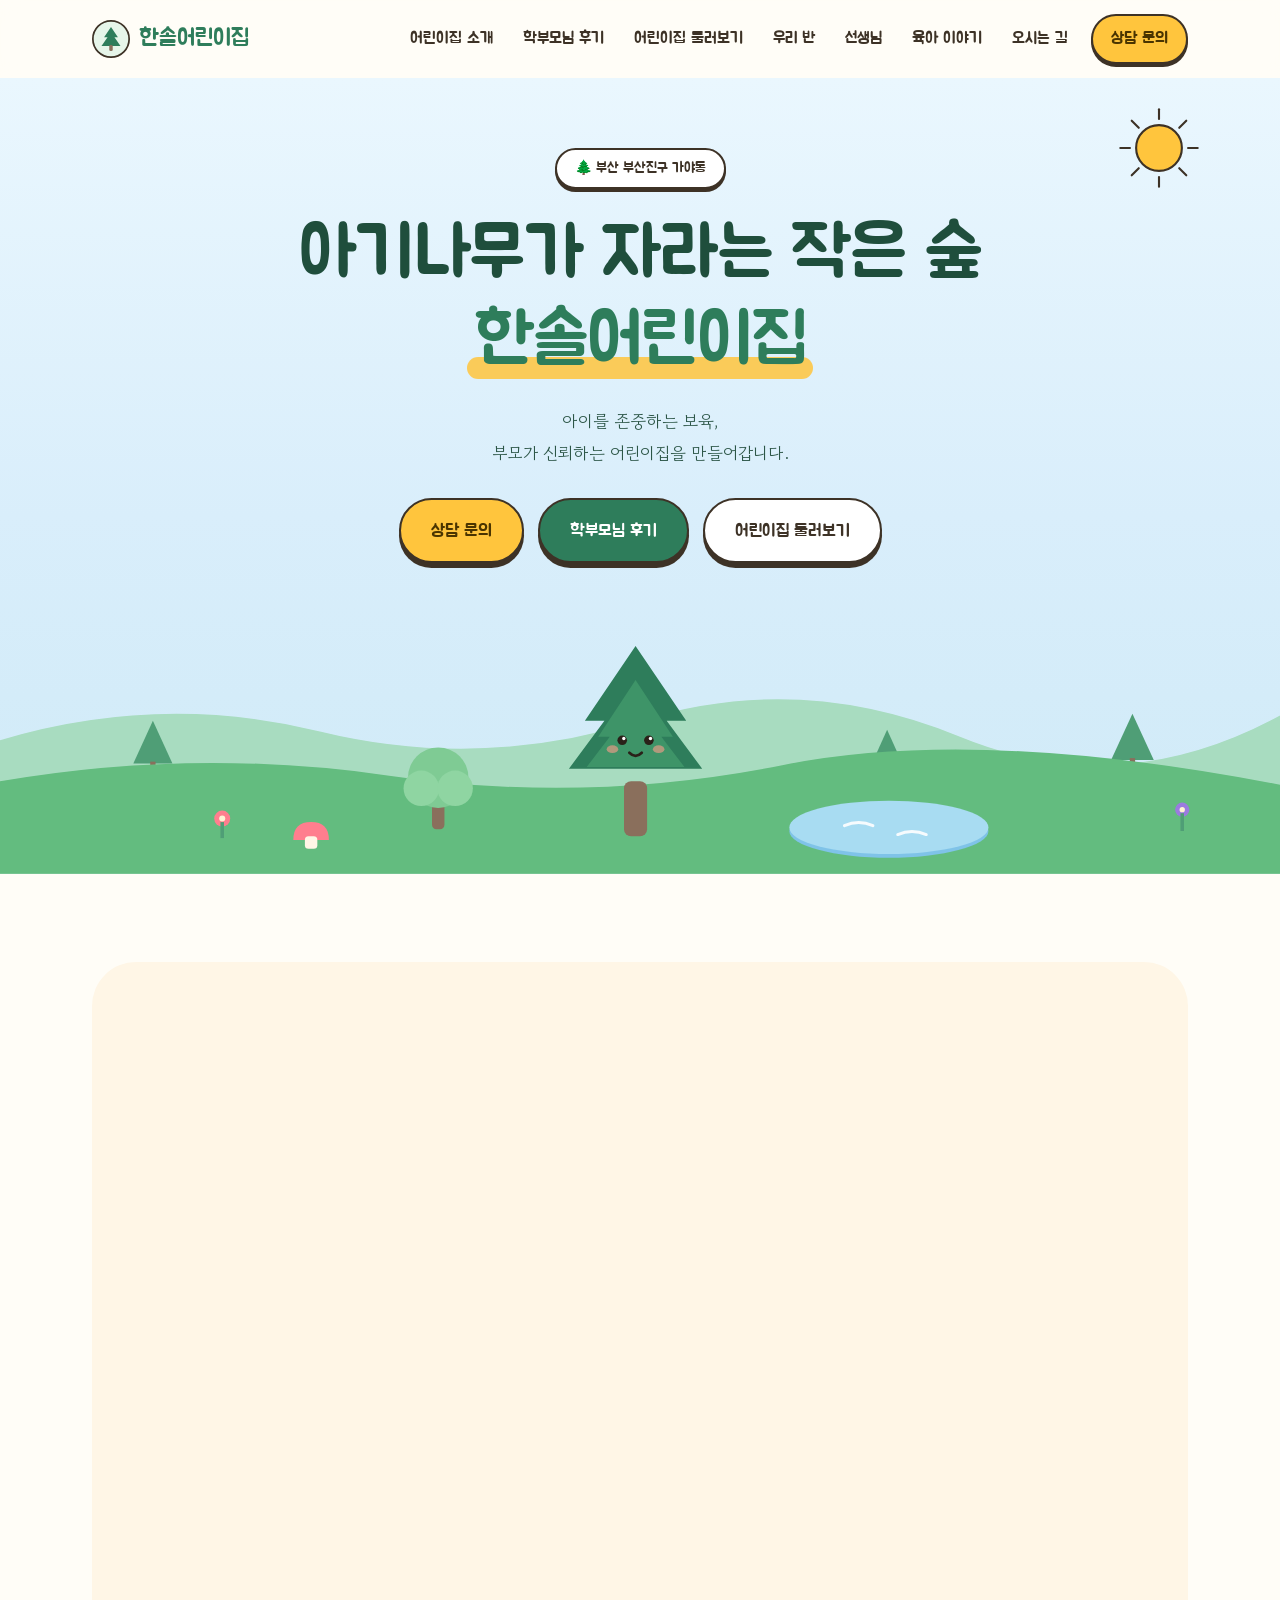
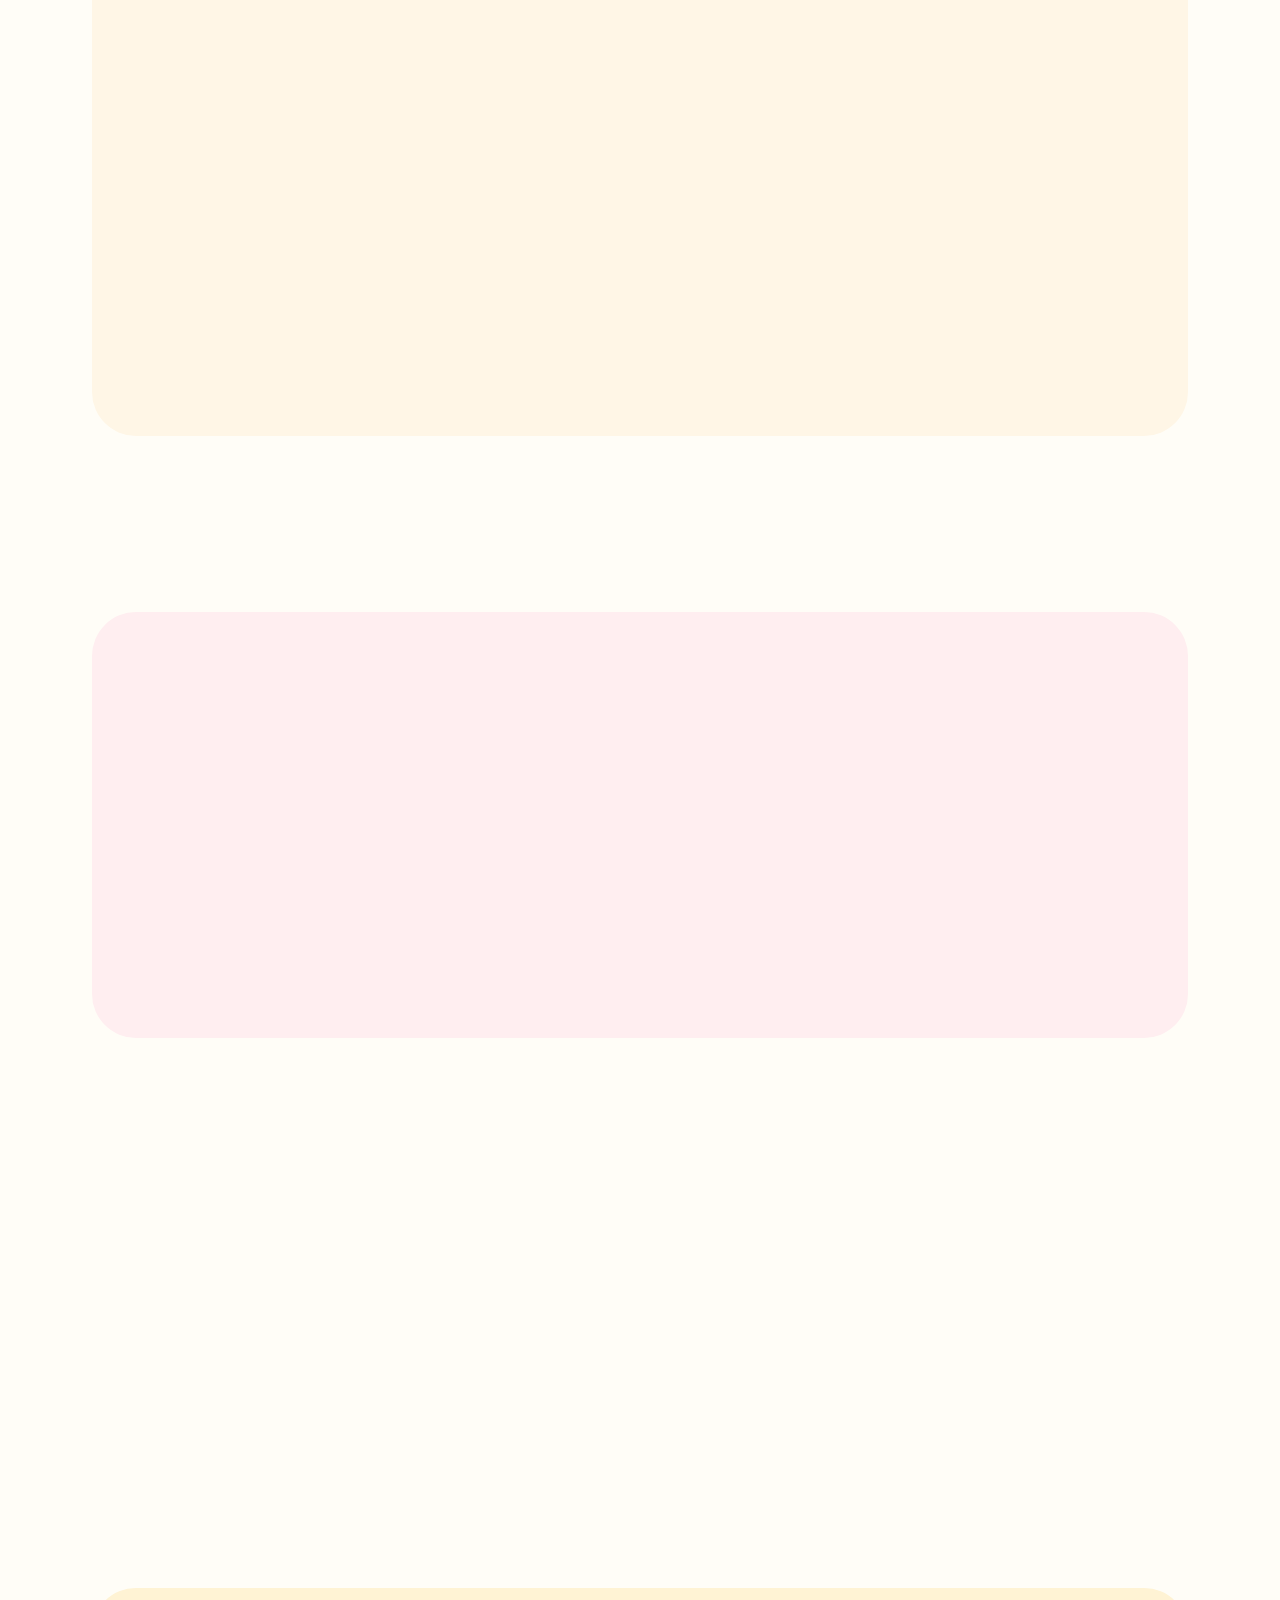
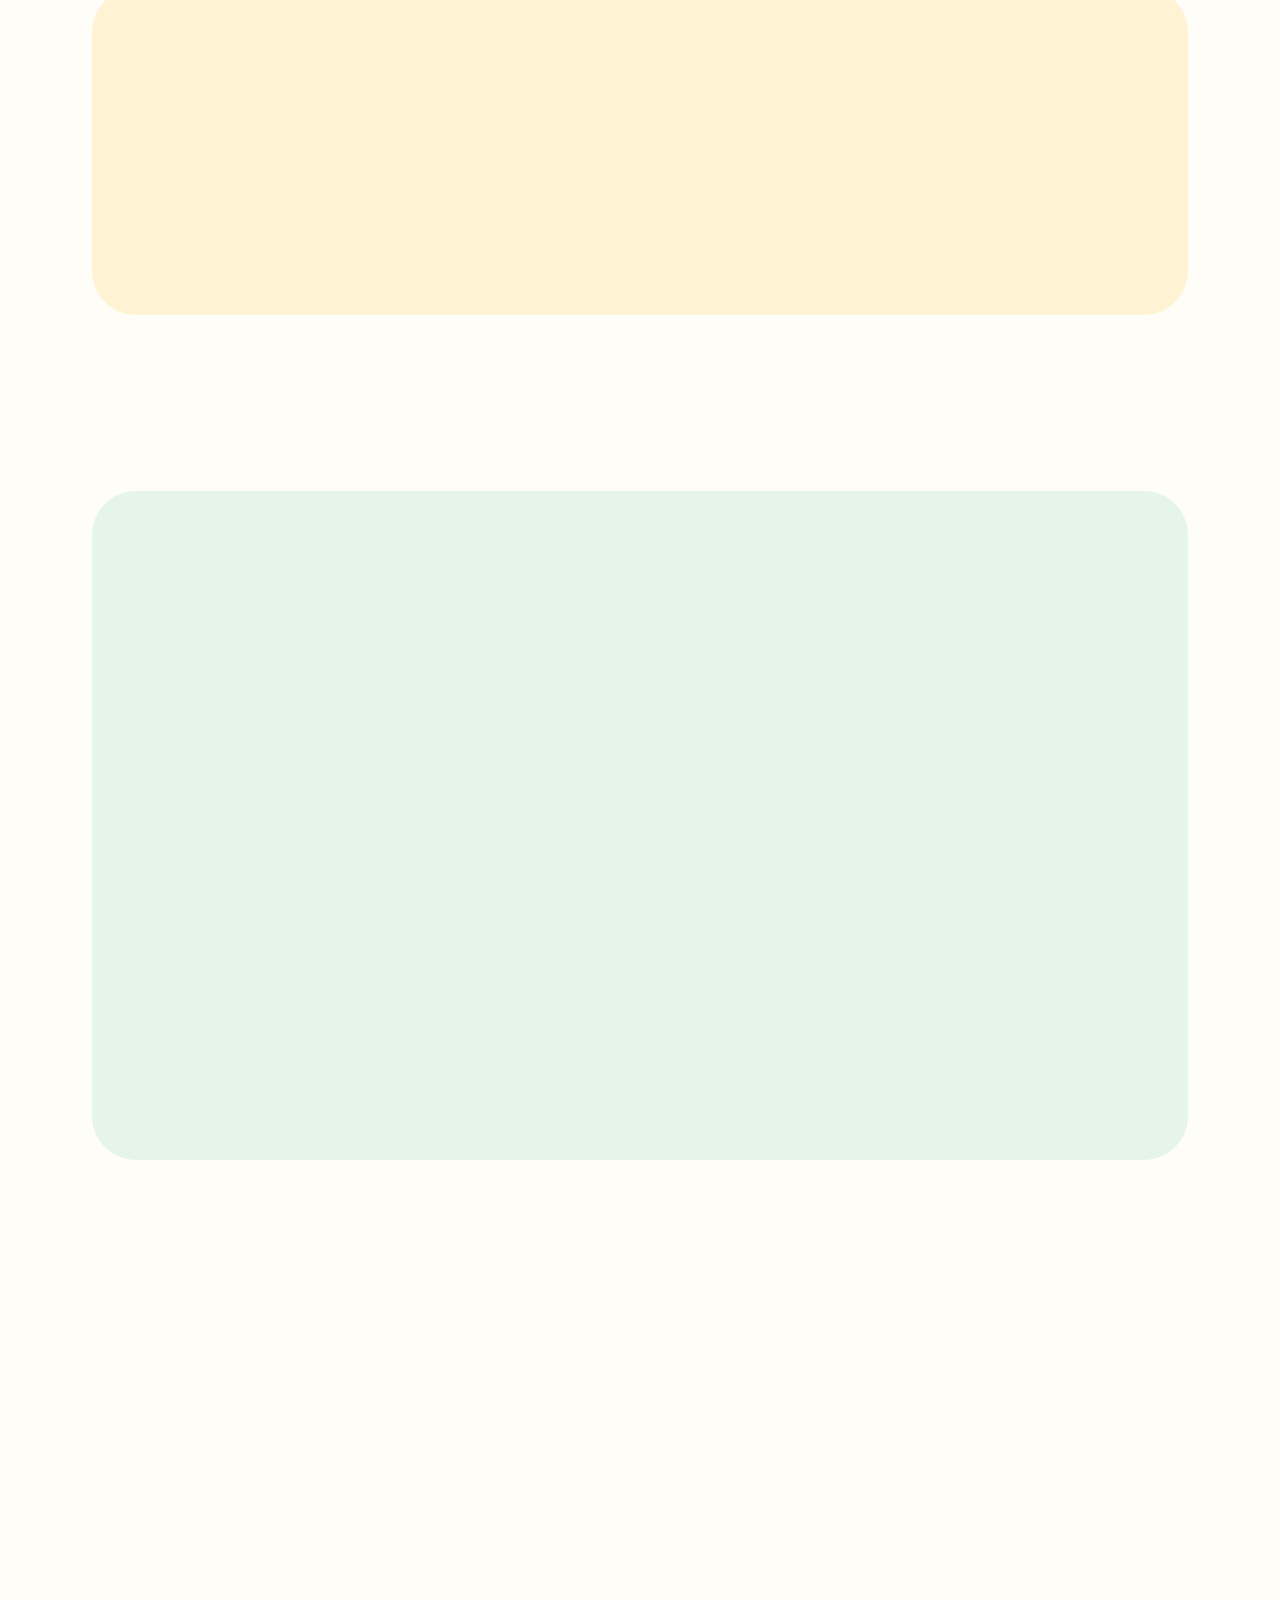
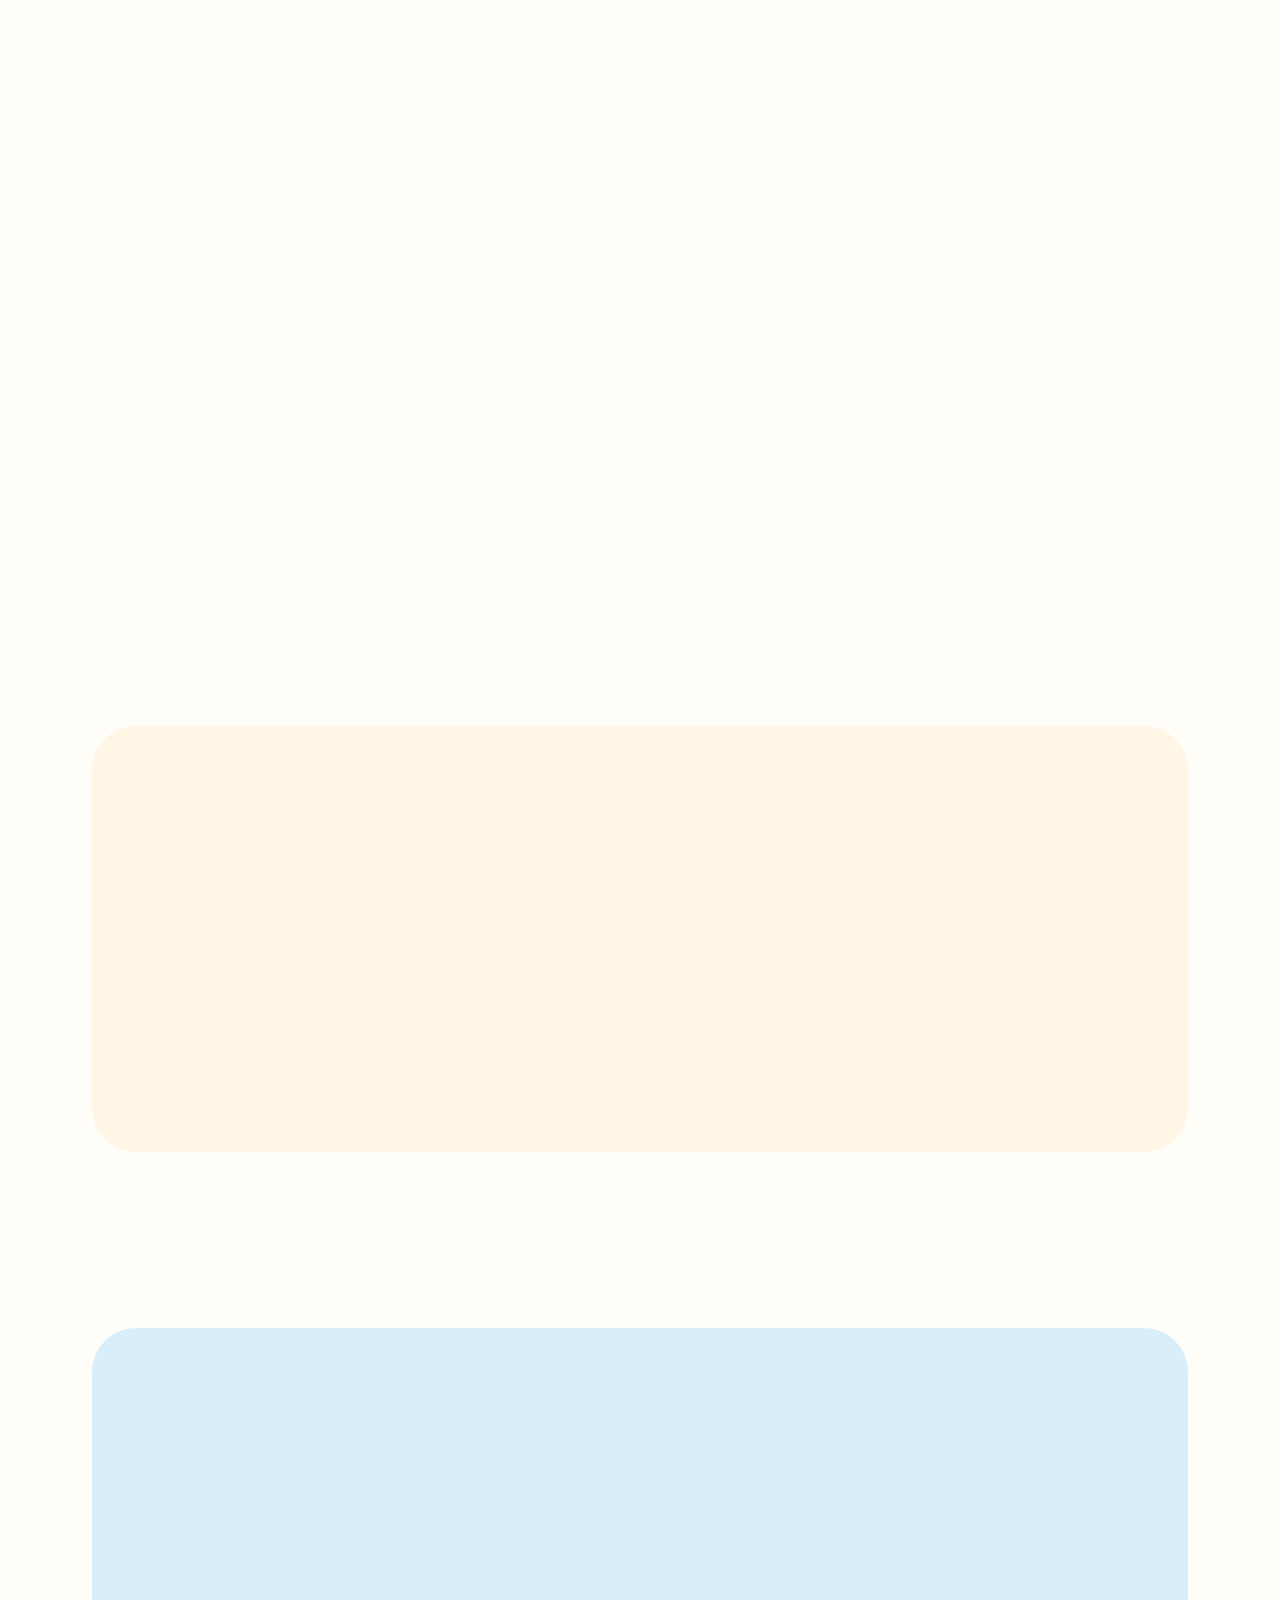
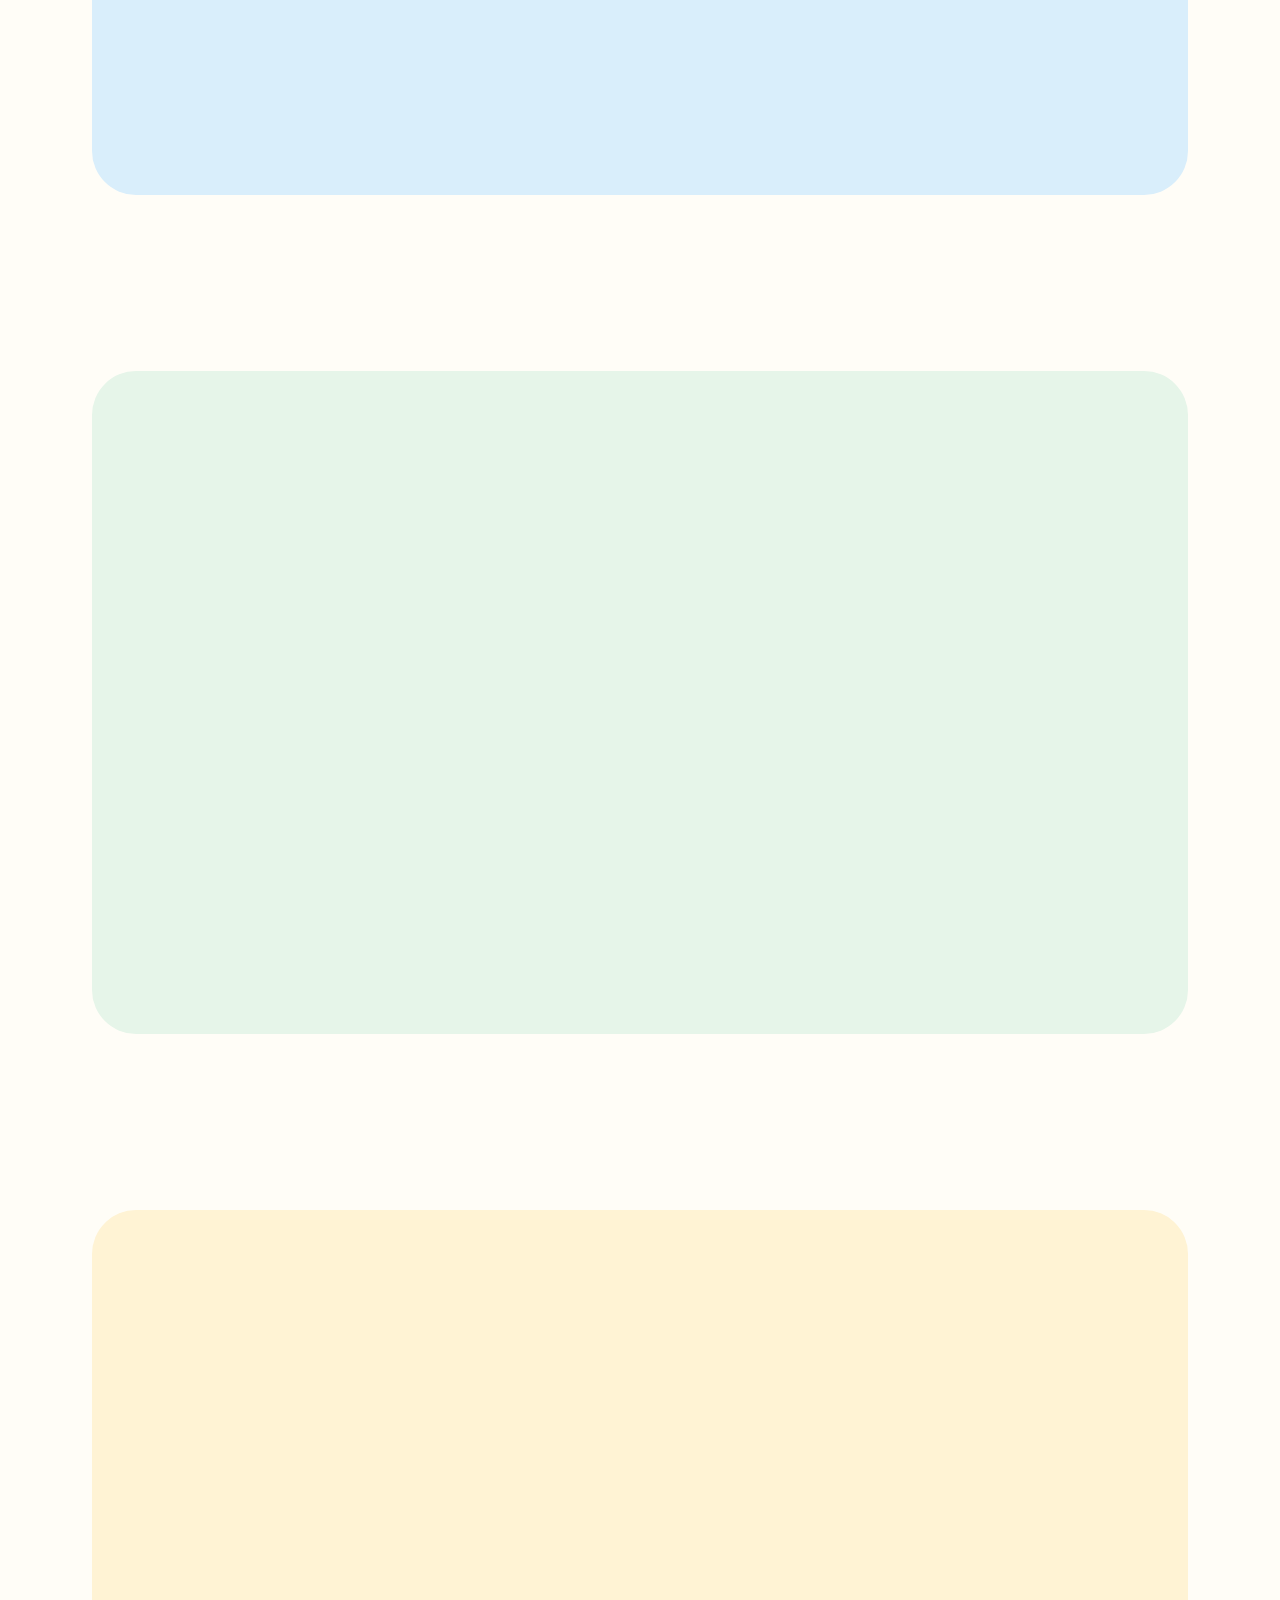
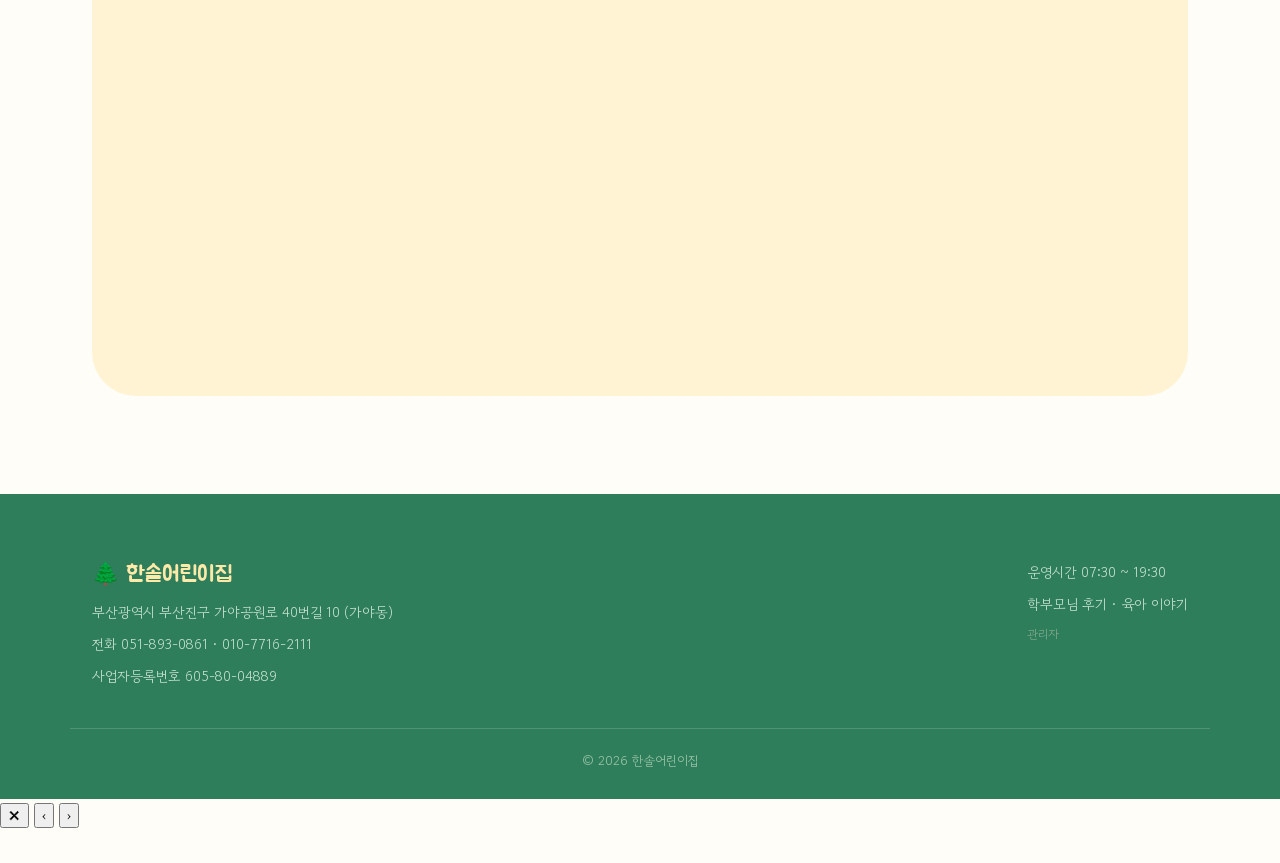
==== commit aece193c: "Add files via upload" ====
--- a/index.html
+++ b/index.html
@@ -17,21 +17,10 @@
 <meta name="twitter:card" content="summary_large_image">
 <meta name="naver-site-verification" content="681656d1107761d7eaeeafe89e227ad632d68845">
 <script type="application/ld+json">
-{
-  "@context": "https://schema.org",
-  "@type": "ChildCare",
-  "name": "한솔어린이집",
-  "description": "부산 부산진구 가야동에 위치한 어린이집. 0~2세 영아 전담 보육.",
-  "address": {
-    "@type": "PostalAddress",
-    "streetAddress": "가야공원로 40번길 10",
-    "addressLocality": "부산진구",
-    "addressRegion": "부산광역시",
-    "addressCountry": "KR"
-  },
-  "telephone": "+82-51-893-0861",
-  "openingHours": "Mo-Fr 07:30-19:30"
-}
+{"@context":"https://schema.org","@type":"ChildCare","name":"한솔어린이집",
+"description":"부산 부산진구 가야동에 위치한 어린이집.",
+"address":{"@type":"PostalAddress","streetAddress":"가야공원로 40번길 10","addressLocality":"부산진구","addressRegion":"부산광역시","addressCountry":"KR"},
+"telephone":"+82-51-893-0861","openingHours":"Mo-Fr 07:30-19:30"}
 </script>
 <link rel="preconnect" href="https://fonts.googleapis.com">
 <link rel="preconnect" href="https://fonts.gstatic.com" crossorigin>
@@ -51,9 +40,9 @@
       <span class="logo-text">한솔어린이집</span>
     </a>
     <nav class="nav" id="nav">
-      <a href="index.html#intro">소개</a>
-      <a href="reviews.html">후기</a>
-      <a href="gallery.html">둘러보기</a>
+      <a href="index.html#intro">어린이집 소개</a>
+      <a href="reviews.html">학부모님 후기</a>
+      <a href="index.html#scenery">어린이집 둘러보기</a>
       <a href="index.html#rooms">우리 반</a>
       <a href="index.html#teachers">선생님</a>
       <a href="stories.html">육아 이야기</a>
@@ -93,7 +82,8 @@
     <p class="hero-sub hero-in h3">아이를 존중하는 보육,<br>부모가 신뢰하는 어린이집을 만들어갑니다.</p>
     <div class="hero-actions hero-in h4">
       <a href="#contact" class="btn btn-sun">상담 문의</a>
-      <a href="#gallery" class="btn btn-white">어린이집 둘러보기</a>
+      <a href="reviews.html" class="btn btn-pine">학부모님 후기</a>
+      <a href="#scenery" class="btn btn-white">어린이집 둘러보기</a>
     </div>
   </div>
 
@@ -211,35 +201,42 @@
   </div></div>
 </section>
 
-  <!-- 후기 요약 -->
-  <section class="scene tint-berry">
-    <div class="wrap"><div class="scene-inner">
-      <div class="scene-head rise">
-        <span class="eyebrow berry">학부모님 후기</span>
-        <h2>먼저 다녀간 부모님들의 이야기</h2>
-        <p>한솔어린이집을 거쳐간 아이들과 부모님이 남겨주신 말들입니다.</p>
-      </div>
-      <div class="teaser-reviews rise d1" id="reviewTeaser"></div>
-      <div class="more-center rise d2">
-        <a href="reviews.html" class="btn btn-white">후기 전체 보기 →</a>
-      </div>
-    </div></div>
-  </section>
-
-  <!-- 둘러보기 요약 -->
-  <section class="scene">
-    <div class="wrap">
-      <div class="scene-head rise">
-        <span class="eyebrow sky">둘러보기</span>
-        <h2>어린이집을 미리 만나보세요</h2>
-        <p>아이들이 지내는 공간과 활동하는 모습입니다.</p>
-      </div>
-      <div class="teaser-gallery rise d1" id="galleryTeaser"></div>
-      <div class="more-center rise d2">
-        <a href="gallery.html" class="btn btn-white">사진 전체 보기 →</a>
-      </div>
-    </div>
-  </section>
+<section class="scene tint-berry">
+  <div class="wrap"><div class="scene-inner">
+    <div class="scene-head rise">
+      <span class="eyebrow berry">학부모님 후기</span>
+      <h2>먼저 다녀간 부모님들의 이야기</h2>
+      <p>한솔어린이집을 거쳐간 아이들과 부모님이 남겨주신 말들입니다.</p>
+    </div>
+    <div class="teaser-reviews rise d1" id="reviewTeaser"></div>
+    <div class="more-center rise d2">
+      <a href="reviews.html" class="btn btn-white">후기 전체 보기 →</a>
+    </div>
+  </div></div>
+</section>
+
+<section class="scene" id="scenery">
+  <div class="wrap">
+    <div class="scene-head rise">
+      <span class="eyebrow sky">어린이집 둘러보기</span>
+      <h2>어린이집 경관</h2>
+      <p>아이들이 지내는 공간입니다. 사진을 누르면 크게 보실 수 있어요.</p>
+    </div>
+    <div class="gallery-grid rise d1" id="sceneryGrid"></div>
+  </div>
+</section>
+
+<section class="scene tint-sun" id="day">
+  <div class="wrap"><div class="scene-inner">
+    <div class="scene-head rise">
+      <span class="eyebrow sun">아이들의 하루</span>
+      <h2>아이들의 하루</h2>
+      <p>폴더를 누르면 사진을 보실 수 있어요.</p>
+    </div>
+    <div class="day-folders rise d1" id="dayFolders"></div>
+    <div id="dayViewer"></div>
+  </div></div>
+</section>
 <section class="scene tint-leaf" id="rooms">
   <div class="wrap"><div class="scene-inner">
     <div class="scene-head rise">
@@ -441,20 +438,19 @@
   </div>
 </section>
 
-  <!-- 육아 이야기 요약 -->
-  <section class="scene tint-warm">
-    <div class="wrap"><div class="scene-inner">
-      <div class="scene-head rise">
-        <span class="eyebrow">육아 이야기</span>
-        <h2>육아 이야기</h2>
-        <p>어린이집에서 아이들을 만나며 알게 된 것들을 조금씩 나눕니다.</p>
-      </div>
-      <div class="teaser-posts rise d1" id="postTeaser"></div>
-      <div class="more-center rise d2">
-        <a href="stories.html" class="btn btn-white">글 전체 보기 →</a>
-      </div>
-    </div></div>
-  </section>
+<section class="scene tint-warm">
+  <div class="wrap"><div class="scene-inner">
+    <div class="scene-head rise">
+      <span class="eyebrow">육아 이야기</span>
+      <h2>육아 이야기</h2>
+      <p>어린이집에서 아이들을 만나며 알게 된 것들을 조금씩 나눕니다.</p>
+    </div>
+    <div class="teaser-posts rise d1" id="postTeaser"></div>
+    <div class="more-center rise d2">
+      <a href="stories.html" class="btn btn-white">글 전체 보기 →</a>
+    </div>
+  </div></div>
+</section>
 <section class="scene tint-sky" id="notice">
   <div class="wrap"><div class="scene-inner">
     <div class="scene-head rise">
@@ -535,6 +531,7 @@
   </div></div>
 </section>
 </main>
+
 <footer>
   <div class="wrap foot-grid">
     <div>
@@ -545,12 +542,13 @@
     </div>
     <div>
       <p>운영시간 07:30 ~ 19:30</p>
-      <p><a href="reviews.html">학부모 후기</a> · <a href="gallery.html">둘러보기</a> · <a href="stories.html">육아 이야기</a></p>
+      <p><a href="reviews.html">학부모님 후기</a> · <a href="stories.html">육아 이야기</a></p>
       <p class="foot-admin"><a href="admin.html">관리자</a></p>
     </div>
   </div>
   <div class="foot-bottom wrap">© 2026 한솔어린이집</div>
 </footer>
+
 <div class="lightbox" id="lightbox" role="dialog" aria-modal="true" aria-label="사진 크게 보기">
   <button class="lb-close" id="lbClose" aria-label="닫기">✕</button>
   <button class="lb-nav lb-prev" id="lbPrev" aria-label="이전 사진">‹</button>
--- a/style.css
+++ b/style.css
@@ -362,84 +362,6 @@
 }
 .gallery-gap{margin-top:56px;}
 
-/* 활동사진 폴더 */
-.folders{display:grid;grid-template-columns:repeat(3,1fr);gap:20px;}
-.folder{
-  background:#fff;border:2px solid var(--ink);border-radius:var(--r-md);
-  box-shadow:var(--shadow-sticker);padding:26px 20px 22px;
-  cursor:pointer;text-align:center;
-  transition:transform .28s cubic-bezier(.34,1.4,.5,1),background .25s;
-}
-.folder:hover{transform:translateY(-7px) rotate(-1deg);background:var(--sun-light);}
-.folder.active{background:var(--sun);}
-.folder svg{width:74px;height:60px;margin:0 auto 12px;}
-.folder h3{margin:0 0 4px;font-size:18px;}
-.folder .count{font-size:13px;color:var(--ink-soft);}
-.folder .hint{
-  display:inline-block;margin-top:10px;font-size:12px;font-family:'Jua',sans-serif;
-  background:var(--paper-warm);border:1.5px solid var(--ink);
-  padding:2px 12px;border-radius:100px;
-}
-.folder.active .hint{background:#fff;}
-#galleryGridActivity{margin-top:26px;}
-#galleryGridActivity:empty{margin-top:0;}
-@media (max-width:720px){
-  .folders{grid-template-columns:1fr;gap:12px;}
-  .folder{display:flex;align-items:center;gap:16px;text-align:left;padding:18px 18px;}
-  .folder svg{width:50px;height:42px;margin:0;flex:none;}
-  .folder .hint{margin-top:6px;}
-}
-
-/* 사진 확대 보기 */
-.lightbox{
-  position:fixed;inset:0;z-index:200;
-  background:rgba(35,28,20,.9);
-  display:flex;align-items:center;justify-content:center;
-  padding:24px;opacity:0;pointer-events:none;
-  transition:opacity .3s;
-}
-.lightbox.open{opacity:1;pointer-events:auto;}
-.lightbox figure{
-  margin:0;max-width:1000px;width:100%;
-  display:flex;flex-direction:column;align-items:center;gap:14px;
-  transform:scale(.94);transition:transform .35s cubic-bezier(.34,1.4,.5,1);
-}
-.lightbox.open figure{transform:scale(1);}
-.lightbox img{
-  max-width:100%;max-height:76vh;width:auto;border-radius:var(--r-md);
-  border:3px solid #fff;box-shadow:0 20px 50px rgba(0,0,0,.4);
-  object-fit:contain;background:#fff;
-}
-.lightbox figcaption{
-  font-family:'Jua',sans-serif;color:#fff;font-size:17px;text-align:center;
-}
-.lb-close{
-  position:absolute;top:18px;right:20px;
-  width:48px;height:48px;border-radius:50%;
-  background:#fff;border:2px solid var(--ink);cursor:pointer;
-  font-size:22px;line-height:1;display:flex;align-items:center;justify-content:center;
-  box-shadow:0 4px 0 var(--ink);
-}
-.lb-close:hover{background:var(--sun);}
-.lb-nav{
-  position:absolute;top:50%;transform:translateY(-50%);
-  width:52px;height:52px;border-radius:50%;
-  background:#fff;border:2px solid var(--ink);cursor:pointer;
-  font-size:24px;line-height:1;display:flex;align-items:center;justify-content:center;
-  box-shadow:0 4px 0 var(--ink);
-}
-.lb-prev{left:16px;}
-.lb-next{right:16px;}
-.lb-nav:hover{background:var(--sun);}
-@media (max-width:720px){
-  .lightbox{padding:14px;}
-  .lb-nav{width:42px;height:42px;font-size:20px;}
-  .lb-prev{left:6px;} .lb-next{right:6px;}
-  .lb-close{width:40px;height:40px;top:10px;right:10px;font-size:18px;}
-  .lightbox img{max-height:66vh;}
-  .lightbox figcaption{font-size:15px;}
-}
-
 /* ============================================================
    보육 프로그램
    ============================================================ */
@@ -508,8 +430,7 @@
 }
 .cal-day.empty{visibility:hidden;}
 .cal-day.today{background:var(--sun);border:2px solid var(--ink);font-family:'Jua',sans-serif;}
-.cal-day .dot{width:6px;height:6px;border-radius:50%;background:var(--berry);
-  border:1px solid var(--ink);margin-top:3px;}
+
 .events{display:flex;flex-direction:column;gap:14px;}
 .event{
   display:flex;gap:16px;align-items:flex-start;background:#fff;
@@ -738,3 +659,102 @@
 }
 
 .nav a.on{background:var(--sun-light);color:var(--pine);}
+
+
+/* ============================================================
+   아이들의 하루 — 폴더
+   ============================================================ */
+.day-folders{display:grid;grid-template-columns:repeat(3,1fr);gap:22px;}
+.day-folder{
+  display:flex;flex-direction:column;align-items:center;gap:12px;
+  background:#fff;border:2px solid var(--ink);border-radius:var(--r-lg);
+  box-shadow:var(--shadow-sticker);padding:30px 18px 24px;cursor:pointer;
+  font-family:'Jua',sans-serif;
+  transition:transform .28s cubic-bezier(.34,1.4,.5,1),box-shadow .28s;
+}
+.day-folder:hover{transform:translateY(-8px) rotate(-1deg);box-shadow:0 14px 0 rgba(61,50,38,.10);}
+.day-folder.active{transform:translateY(-4px);box-shadow:0 10px 0 rgba(61,50,38,.14);}
+.day-folder svg{width:112px;height:88px;}
+.day-name{font-size:19px;color:var(--ink);}
+
+.f-red   .f-back{fill:#F2637A;} .f-red   .f-front{fill:#FF8FA0;}
+.f-sky   .f-back{fill:#5FAFDB;} .f-sky   .f-front{fill:#96D3F0;}
+.f-sun   .f-back{fill:#EFAF16;} .f-sun   .f-front{fill:#FFD469;}
+.day-folder.active.f-red{background:var(--berry-light);}
+.day-folder.active.f-sky{background:var(--sky);}
+.day-folder.active.f-sun{background:var(--sun-light);}
+
+.day-view{
+  margin-top:28px;background:#fff;border:2px solid var(--ink);
+  border-radius:var(--r-lg);box-shadow:var(--shadow-sticker);padding:26px 24px;
+}
+.day-view-head{display:flex;align-items:center;justify-content:space-between;gap:14px;margin-bottom:20px;flex-wrap:wrap;}
+.day-view-head h3{margin:0;font-size:21px;}
+
+.pager{display:flex;align-items:center;gap:12px;}
+.pg-btn{
+  width:40px;height:40px;border-radius:50%;border:2px solid var(--ink);
+  background:var(--sun);cursor:pointer;font-size:20px;line-height:1;
+  display:flex;align-items:center;justify-content:center;
+  box-shadow:0 3px 0 var(--ink);transition:transform .15s,box-shadow .15s;
+}
+.pg-btn:hover{transform:translateY(-2px);box-shadow:0 5px 0 var(--ink);}
+.pg-btn:active{transform:translateY(2px);box-shadow:0 1px 0 var(--ink);}
+.pg-now{font-family:'Jua',sans-serif;font-size:15px;color:var(--ink-soft);min-width:48px;text-align:center;}
+
+@media (max-width:720px){
+  .day-folders{grid-template-columns:1fr;gap:12px;}
+  .day-folder{flex-direction:row;justify-content:flex-start;gap:18px;padding:18px 20px;}
+  .day-folder svg{width:64px;height:52px;flex:none;}
+  .day-view{padding:20px 16px;}
+}
+
+/* ============================================================
+   달력 표시 강화
+   ============================================================ */
+.cal-day{
+  aspect-ratio:1;display:flex;align-items:center;justify-content:center;
+  border-radius:14px;font-size:14.5px;position:relative;
+  border:2px solid transparent;
+}
+.cal-num{position:relative;z-index:2;}
+.cal-day.has-event{
+  background:var(--berry-light);border-color:var(--berry);
+  font-family:'Jua',sans-serif;color:#B03A4C;
+}
+.cal-day.has-event::after{
+  content:'';position:absolute;top:5px;right:5px;
+  width:9px;height:9px;border-radius:50%;
+  background:var(--berry);border:1.5px solid var(--ink);
+}
+.cal-day.today{
+  background:var(--sun);border-color:var(--ink);
+  font-family:'Jua',sans-serif;color:var(--ink);
+}
+.cal-day.today.has-event{background:var(--sun);color:var(--ink);}
+.cal-day.empty{visibility:hidden;}
+
+.event-month{
+  margin:0 0 4px;font-size:19px;color:var(--ink);
+  display:flex;align-items:center;gap:8px;
+}
+.event-month::before{content:'📌';font-size:17px;}
+
+/* ============================================================
+   뒤로가기
+   ============================================================ */
+.back-btn{
+  display:inline-flex;align-items:center;gap:8px;
+  background:#fff;border:2px solid var(--ink);border-radius:100px;
+  padding:9px 20px;font-family:'Jua',sans-serif;font-size:15px;
+  box-shadow:0 3px 0 var(--ink);margin-bottom:18px;
+  transition:transform .15s,box-shadow .15s,background .2s;
+}
+.back-btn:hover{background:var(--sun);transform:translateY(-2px);box-shadow:0 5px 0 var(--ink);}
+.back-btn:active{transform:translateY(2px);box-shadow:0 1px 0 var(--ink);}
+.back-bottom{text-align:center;margin-top:34px;}
+
+/* 메인 후기 요약 3장 */
+.teaser-reviews{display:grid;grid-template-columns:repeat(3,1fr);gap:20px;align-items:stretch;}
+@media (max-width:980px){.teaser-reviews{grid-template-columns:1fr;}}
+.pager-center{display:flex;justify-content:center;margin-top:30px;}
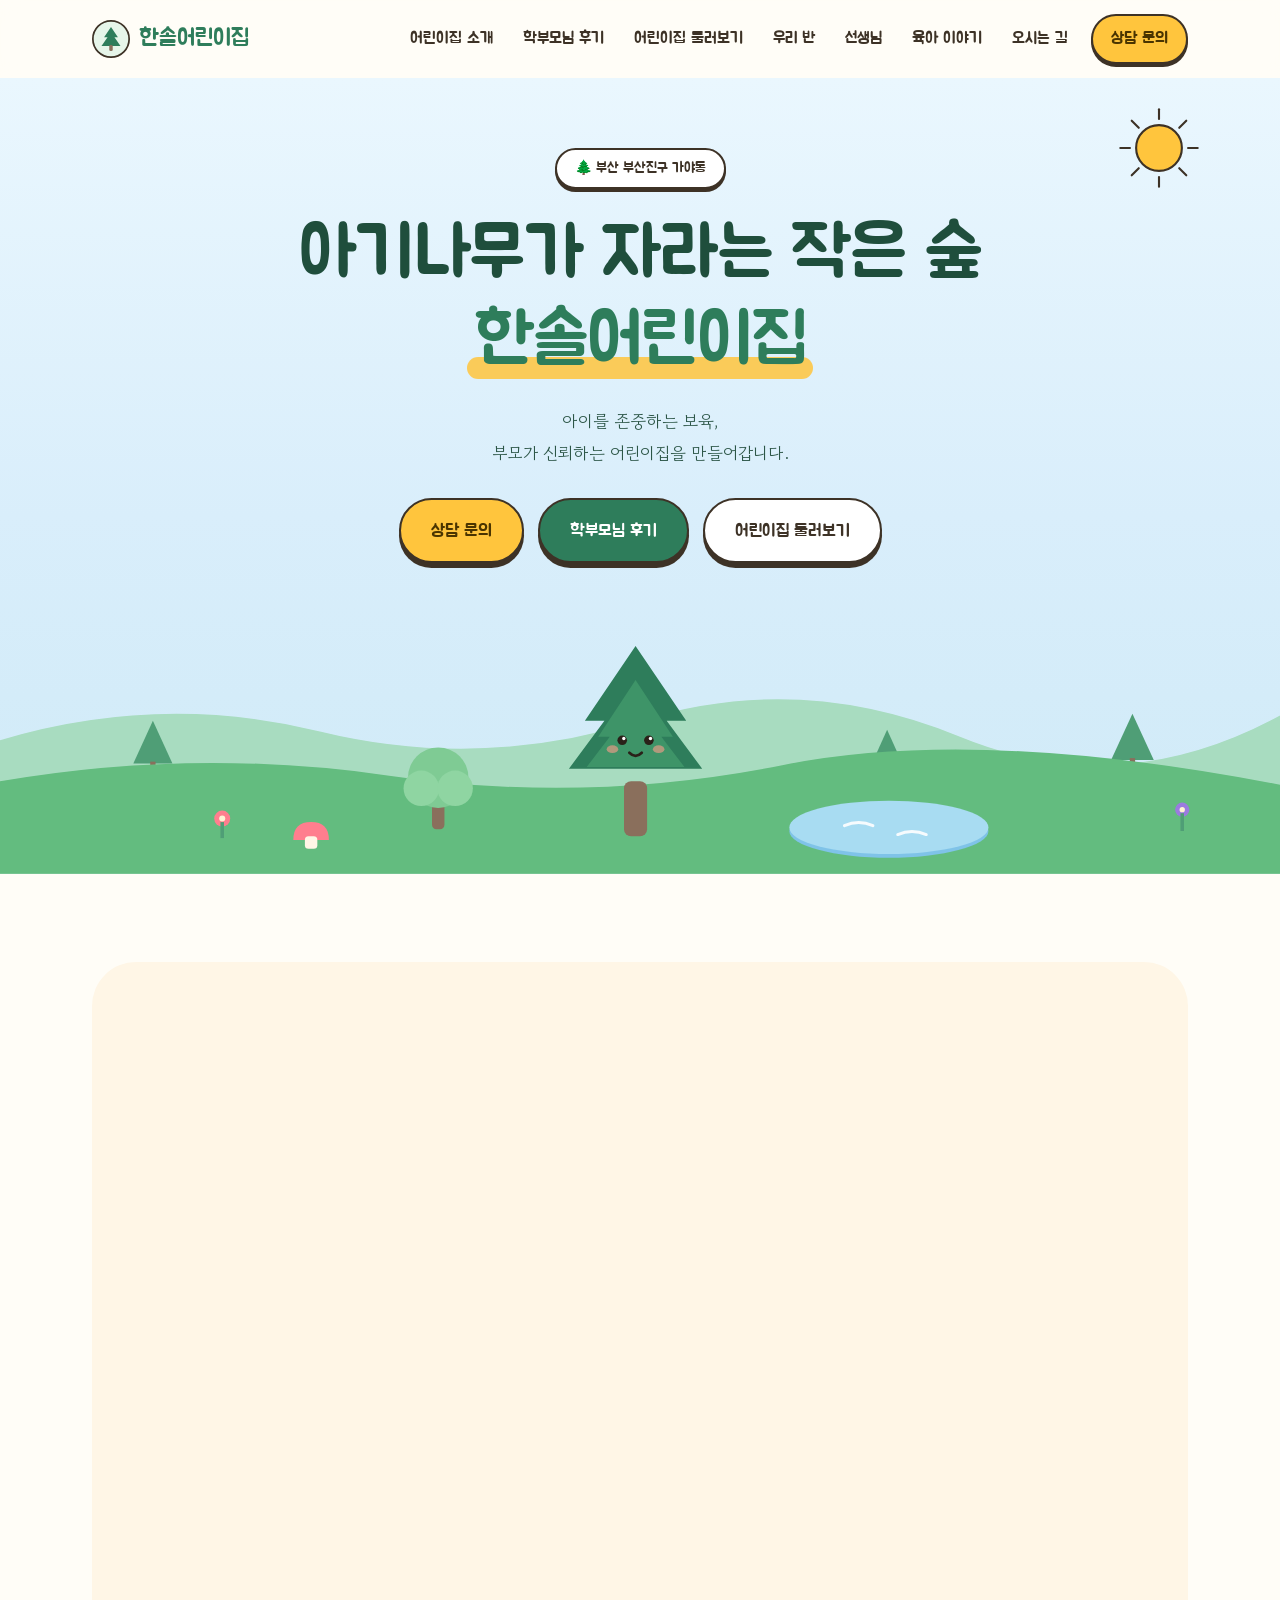
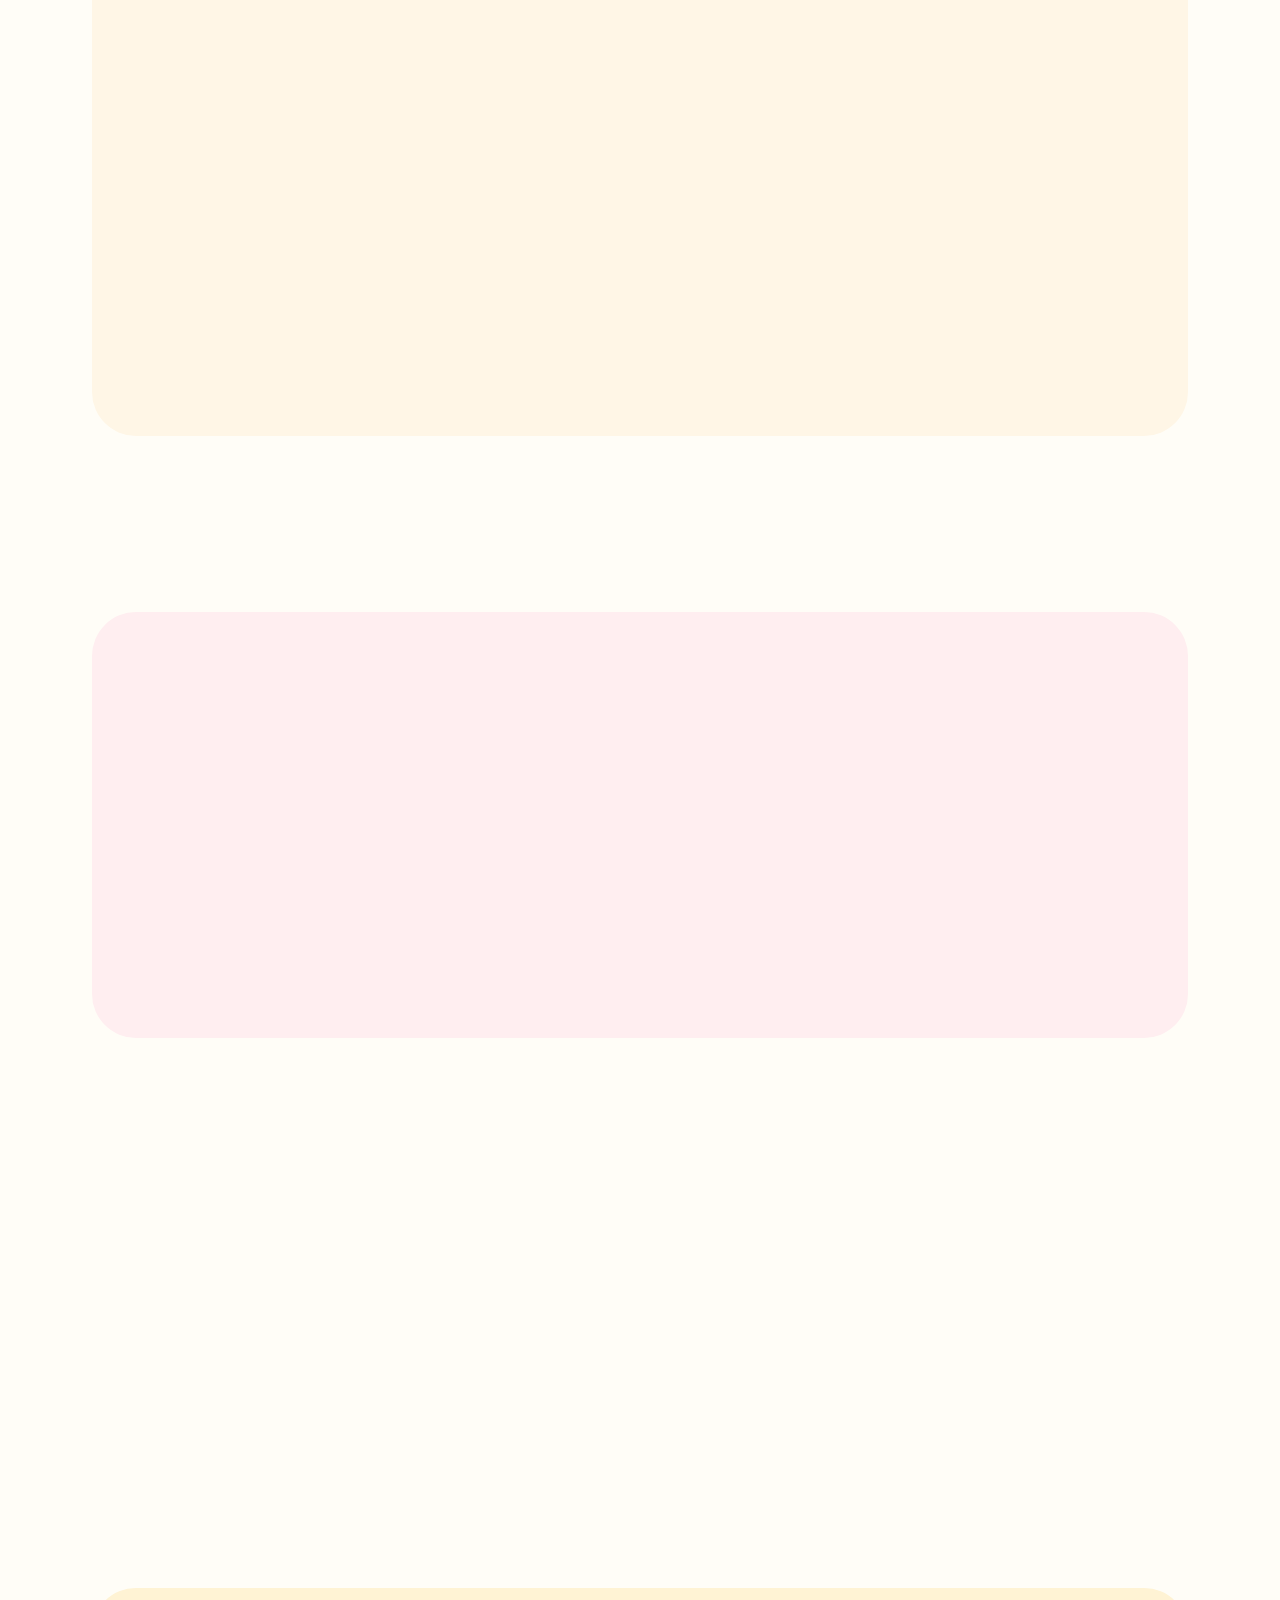
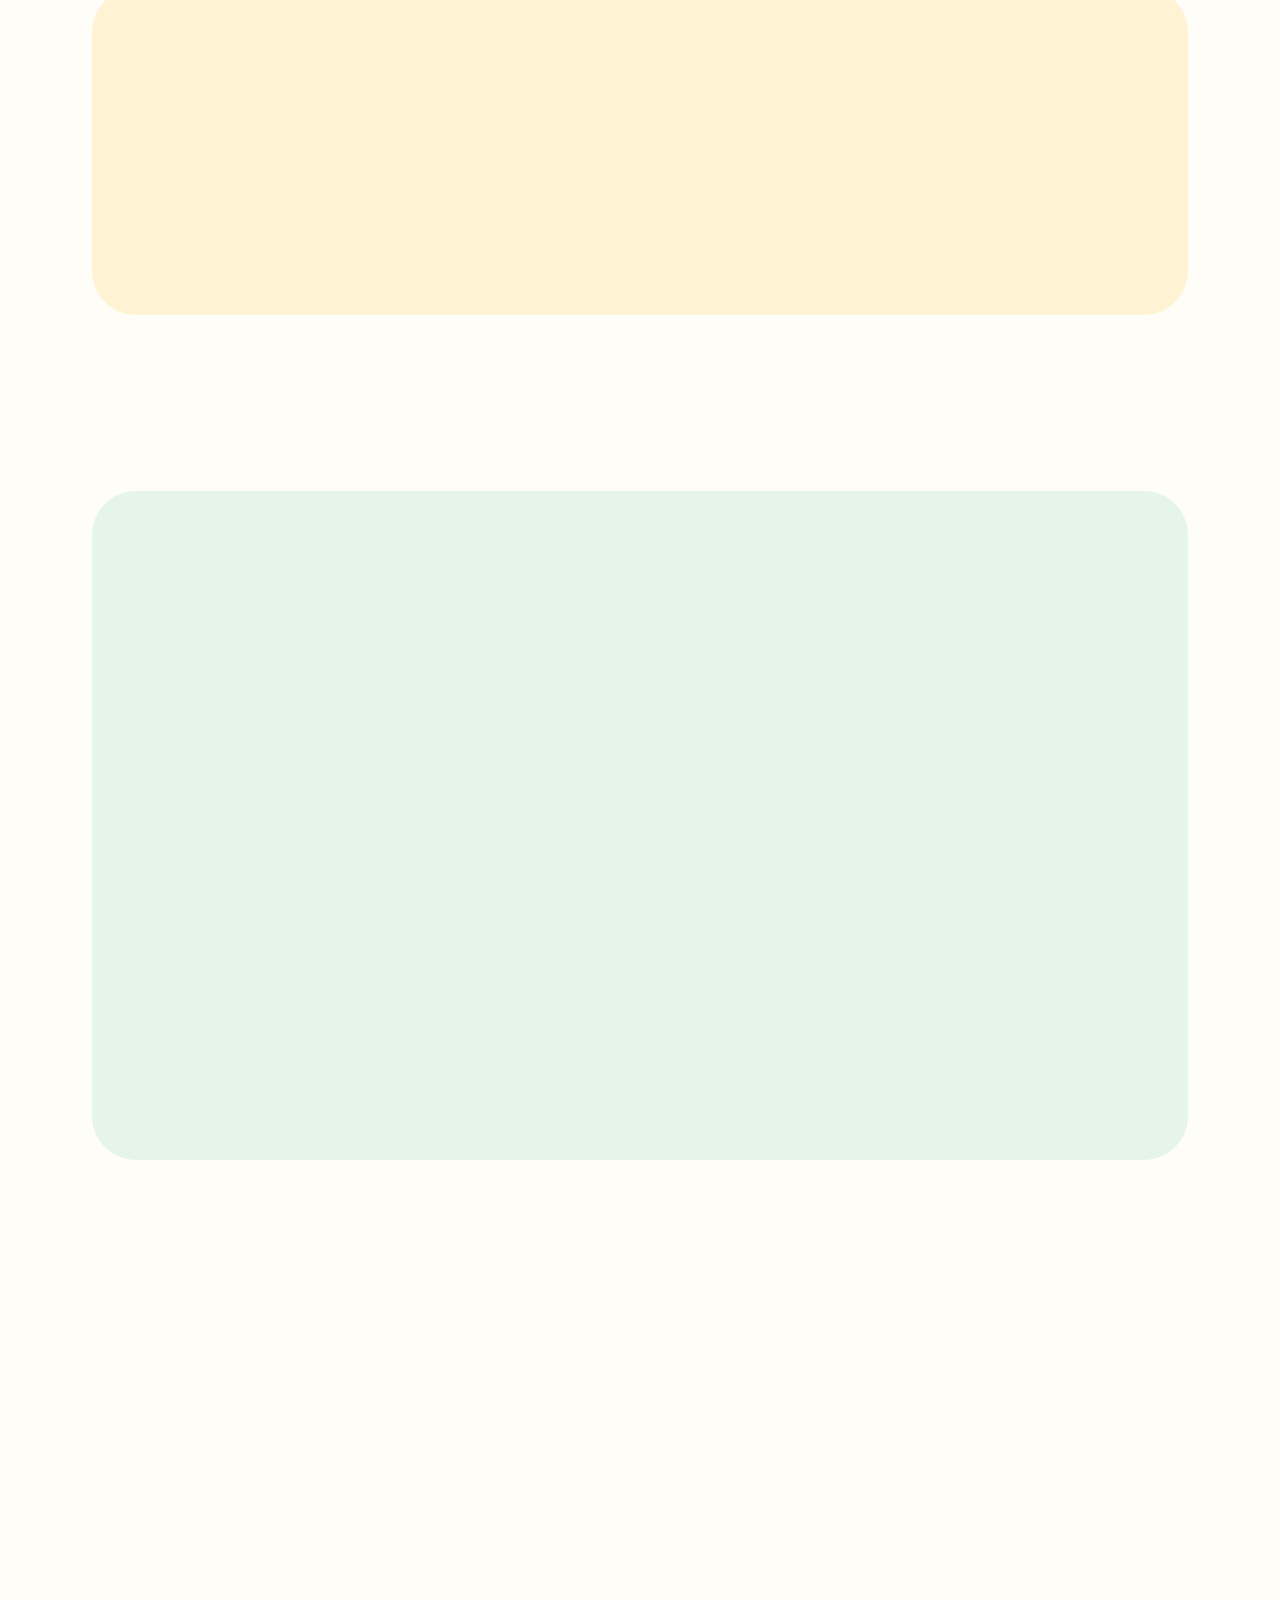
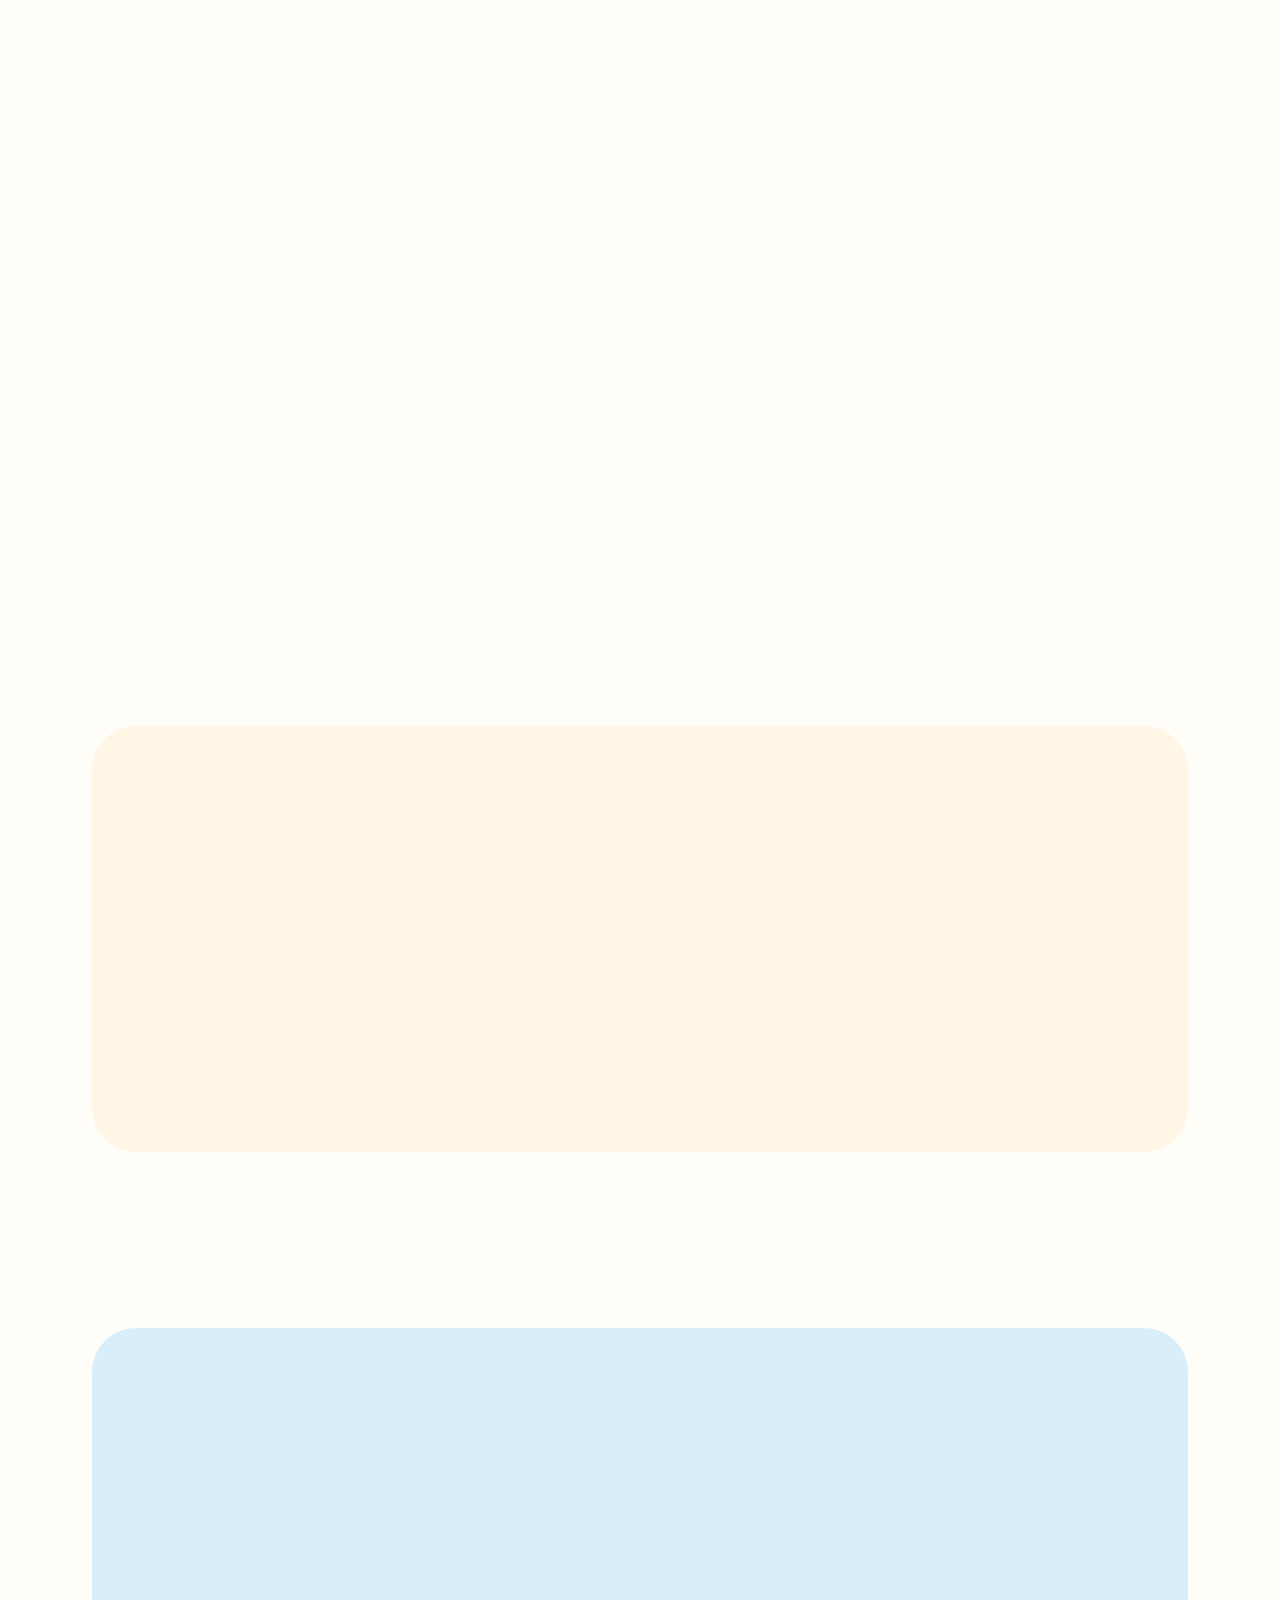
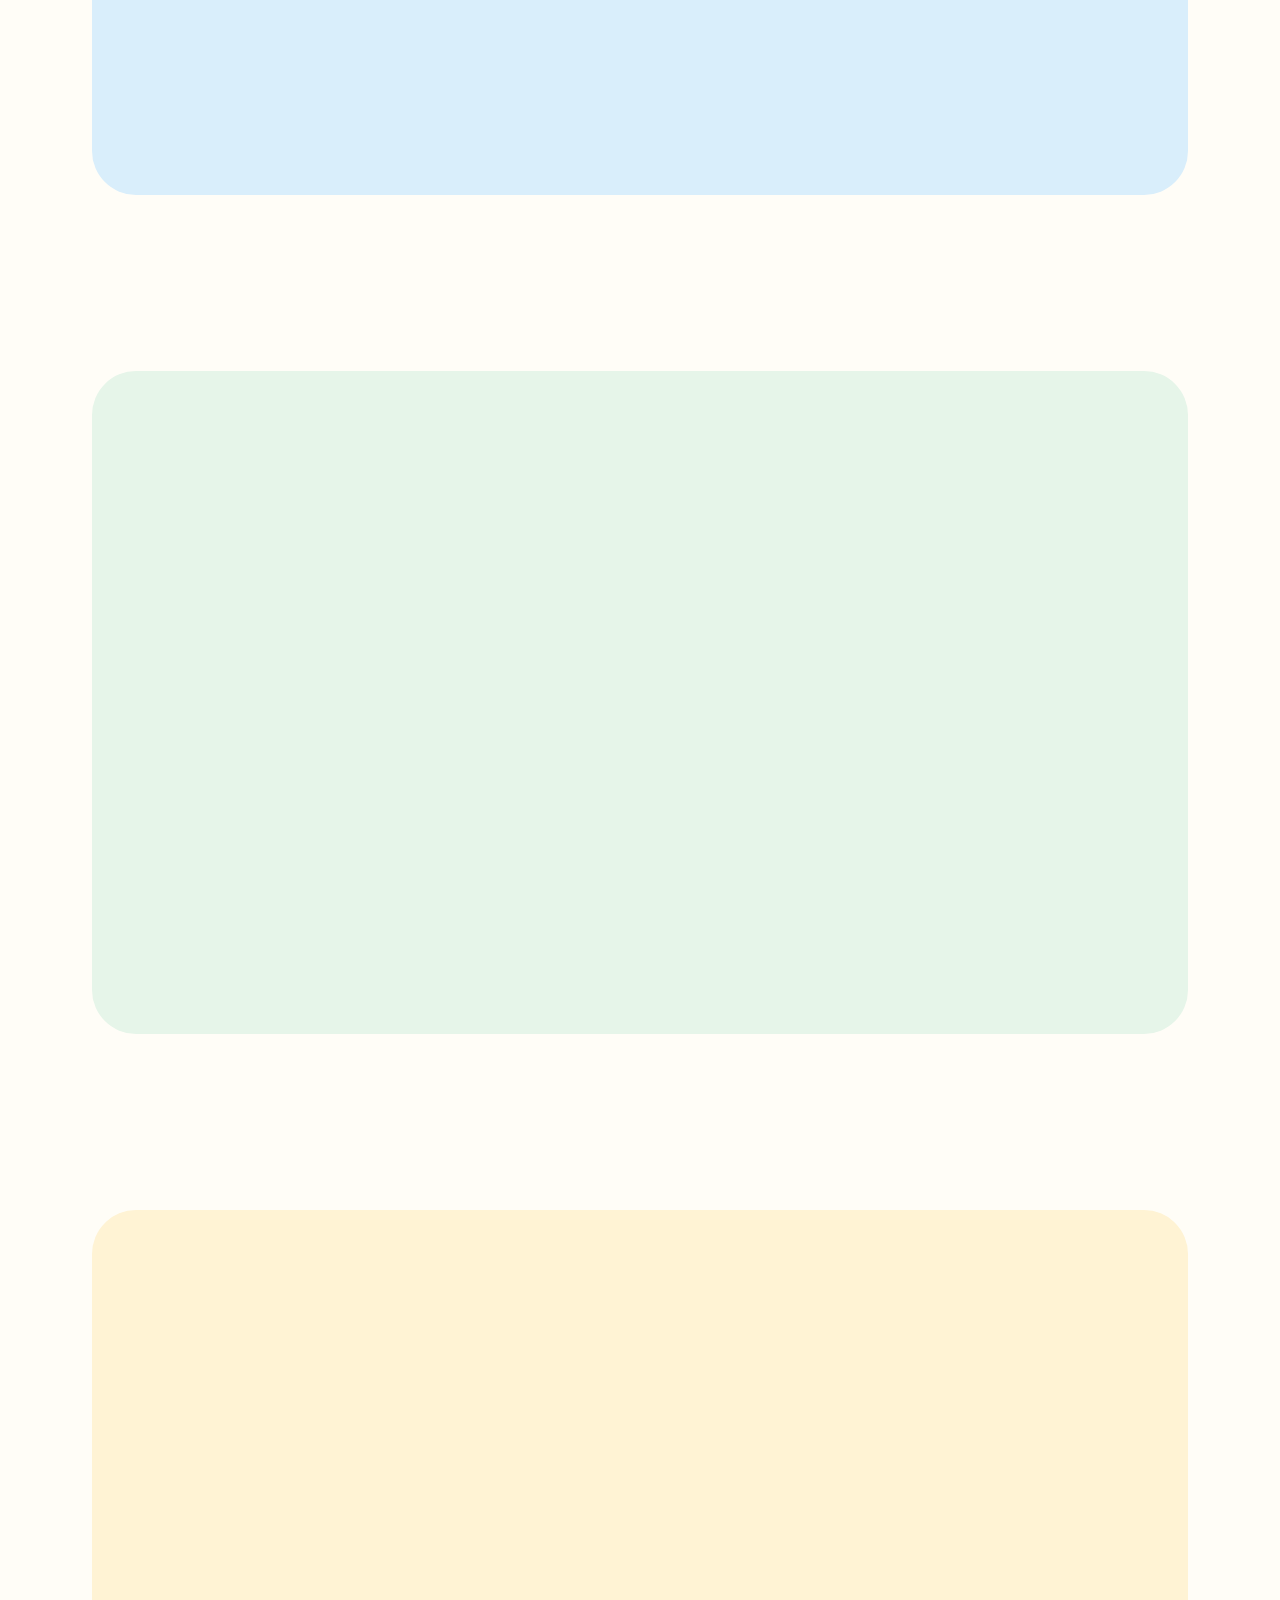
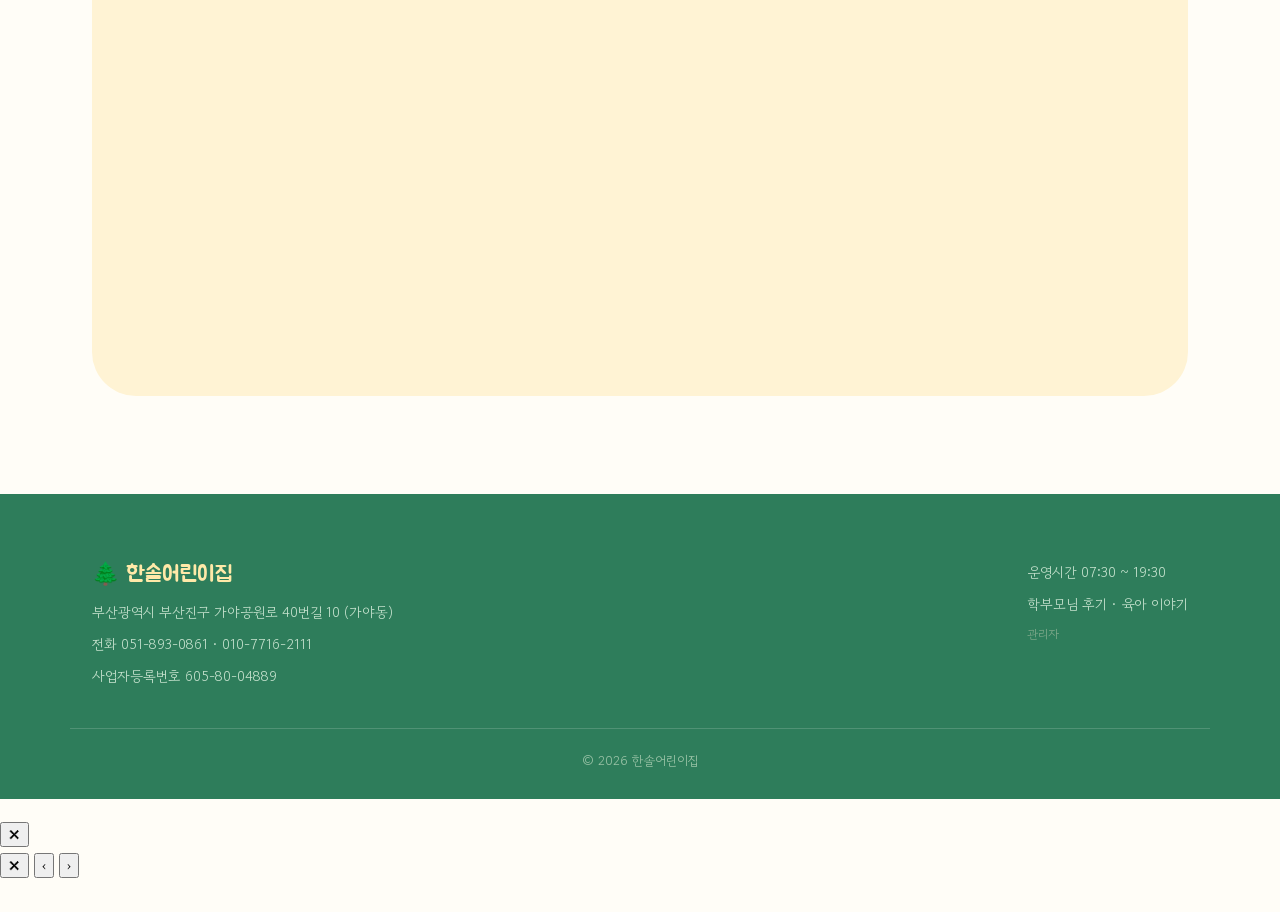
==== commit 94438ee4: "Add files via upload" ====
--- a/index.html
+++ b/index.html
@@ -234,7 +234,6 @@
       <p>폴더를 누르면 사진을 보실 수 있어요.</p>
     </div>
     <div class="day-folders rise d1" id="dayFolders"></div>
-    <div id="dayViewer"></div>
   </div></div>
 </section>
 <section class="scene tint-leaf" id="rooms">
@@ -549,6 +548,17 @@
   <div class="foot-bottom wrap">© 2026 한솔어린이집</div>
 </footer>
 
+<div class="day-modal" id="dayModal" role="dialog" aria-modal="true" aria-label="사진 보기">
+  <div class="day-panel">
+    <div class="day-panel-head">
+      <h3><span class="day-title"></span><span class="tag day-tag"></span></h3>
+      <button type="button" class="close" aria-label="닫기">✕</button>
+    </div>
+    <div class="day-photos"></div>
+    <div class="day-foot"></div>
+  </div>
+</div>
+
 <div class="lightbox" id="lightbox" role="dialog" aria-modal="true" aria-label="사진 크게 보기">
   <button class="lb-close" id="lbClose" aria-label="닫기">✕</button>
   <button class="lb-nav lb-prev" id="lbPrev" aria-label="이전 사진">‹</button>
--- a/style.css
+++ b/style.css
@@ -342,8 +342,8 @@
   transition:transform .3s cubic-bezier(.34,1.4,.5,1);
 }
 .gallery-item:hover{transform:translateY(-6px) rotate(-.7deg);}
-.gallery-item img{width:100%;height:100%;object-fit:cover;transition:transform .5s;}
-.gallery-item:hover img{transform:scale(1.07);}
+.gallery-item img{width:100%;height:100%;object-fit:cover;transition:transform .4s;background:var(--paper-warm);}
+.gallery-item:hover img{transform:scale(1.05);}
 .gallery-cap{
   position:absolute;left:8px;bottom:8px;
   background:rgba(255,255,255,.92);border:1.5px solid var(--ink);
@@ -684,20 +684,6 @@
 .day-folder.active.f-sky{background:var(--sky);}
 .day-folder.active.f-sun{background:var(--sun-light);}
 
-.day-view{
-  margin-top:28px;background:#fff;border:2px solid var(--ink);
-  border-radius:var(--r-lg);box-shadow:var(--shadow-sticker);padding:26px 24px;
-}
-.day-view-head{display:flex;align-items:center;justify-content:space-between;gap:14px;margin-bottom:20px;flex-wrap:wrap;}
-.day-view-head h3{margin:0;font-size:21px;}
-
-.pager{display:flex;align-items:center;gap:12px;}
-.pg-btn{
-  width:40px;height:40px;border-radius:50%;border:2px solid var(--ink);
-  background:var(--sun);cursor:pointer;font-size:20px;line-height:1;
-  display:flex;align-items:center;justify-content:center;
-  box-shadow:0 3px 0 var(--ink);transition:transform .15s,box-shadow .15s;
-}
 .pg-btn:hover{transform:translateY(-2px);box-shadow:0 5px 0 var(--ink);}
 .pg-btn:active{transform:translateY(2px);box-shadow:0 1px 0 var(--ink);}
 .pg-now{font-family:'Jua',sans-serif;font-size:15px;color:var(--ink-soft);min-width:48px;text-align:center;}
@@ -706,9 +692,7 @@
   .day-folders{grid-template-columns:1fr;gap:12px;}
   .day-folder{flex-direction:row;justify-content:flex-start;gap:18px;padding:18px 20px;}
   .day-folder svg{width:64px;height:52px;flex:none;}
-  .day-view{padding:20px 16px;}
-}
-
+  
 /* ============================================================
    달력 표시 강화
    ============================================================ */
@@ -721,11 +705,6 @@
 .cal-day.has-event{
   background:var(--berry-light);border-color:var(--berry);
   font-family:'Jua',sans-serif;color:#B03A4C;
-}
-.cal-day.has-event::after{
-  content:'';position:absolute;top:5px;right:5px;
-  width:9px;height:9px;border-radius:50%;
-  background:var(--berry);border:1.5px solid var(--ink);
 }
 .cal-day.today{
   background:var(--sun);border-color:var(--ink);
@@ -758,3 +737,49 @@
 .teaser-reviews{display:grid;grid-template-columns:repeat(3,1fr);gap:20px;align-items:stretch;}
 @media (max-width:980px){.teaser-reviews{grid-template-columns:1fr;}}
 .pager-center{display:flex;justify-content:center;margin-top:30px;}
+
+
+/* ============================================================
+   폴더 사진 창
+   ============================================================ */
+.day-modal{
+  position:fixed;inset:0;z-index:150;
+  background:rgba(35,28,20,.82);
+  display:flex;align-items:center;justify-content:center;padding:22px;
+  opacity:0;pointer-events:none;transition:opacity .3s;
+}
+.day-modal.open{opacity:1;pointer-events:auto;}
+.day-panel{
+  width:100%;max-width:920px;max-height:90vh;overflow-y:auto;
+  background:var(--paper);border:3px solid var(--ink);border-radius:30px;
+  box-shadow:0 24px 60px rgba(0,0,0,.35);
+  padding:30px 30px 34px;
+  transform:translateY(18px) scale(.97);
+  transition:transform .35s cubic-bezier(.34,1.4,.5,1);
+}
+.day-modal.open .day-panel{transform:none;}
+.day-panel-head{
+  display:flex;align-items:center;justify-content:space-between;
+  gap:14px;margin-bottom:22px;flex-wrap:wrap;
+}
+.day-panel-head h3{margin:0;font-size:25px;display:flex;align-items:center;gap:10px;}
+.day-panel-head .tag{
+  font-family:'Jua',sans-serif;font-size:13px;padding:3px 13px;
+  border:2px solid var(--ink);border-radius:100px;
+}
+.day-panel .close{
+  width:44px;height:44px;border-radius:50%;border:2px solid var(--ink);
+  background:#fff;cursor:pointer;font-size:20px;line-height:1;
+  display:flex;align-items:center;justify-content:center;
+  box-shadow:0 3px 0 var(--ink);
+}
+.day-panel .close:hover{background:var(--berry);color:#fff;}
+.day-photos{display:grid;grid-template-columns:repeat(2,1fr);gap:18px;}
+.day-photos .gallery-item{aspect-ratio:4/3;}
+.day-foot{display:flex;align-items:center;justify-content:center;gap:16px;margin-top:26px;}
+@media (max-width:720px){
+  .day-modal{padding:12px;}
+  .day-panel{padding:22px 16px 26px;border-radius:22px;max-height:92vh;}
+  .day-panel-head h3{font-size:21px;}
+  .day-photos{grid-template-columns:repeat(2,1fr);gap:10px;}
+}
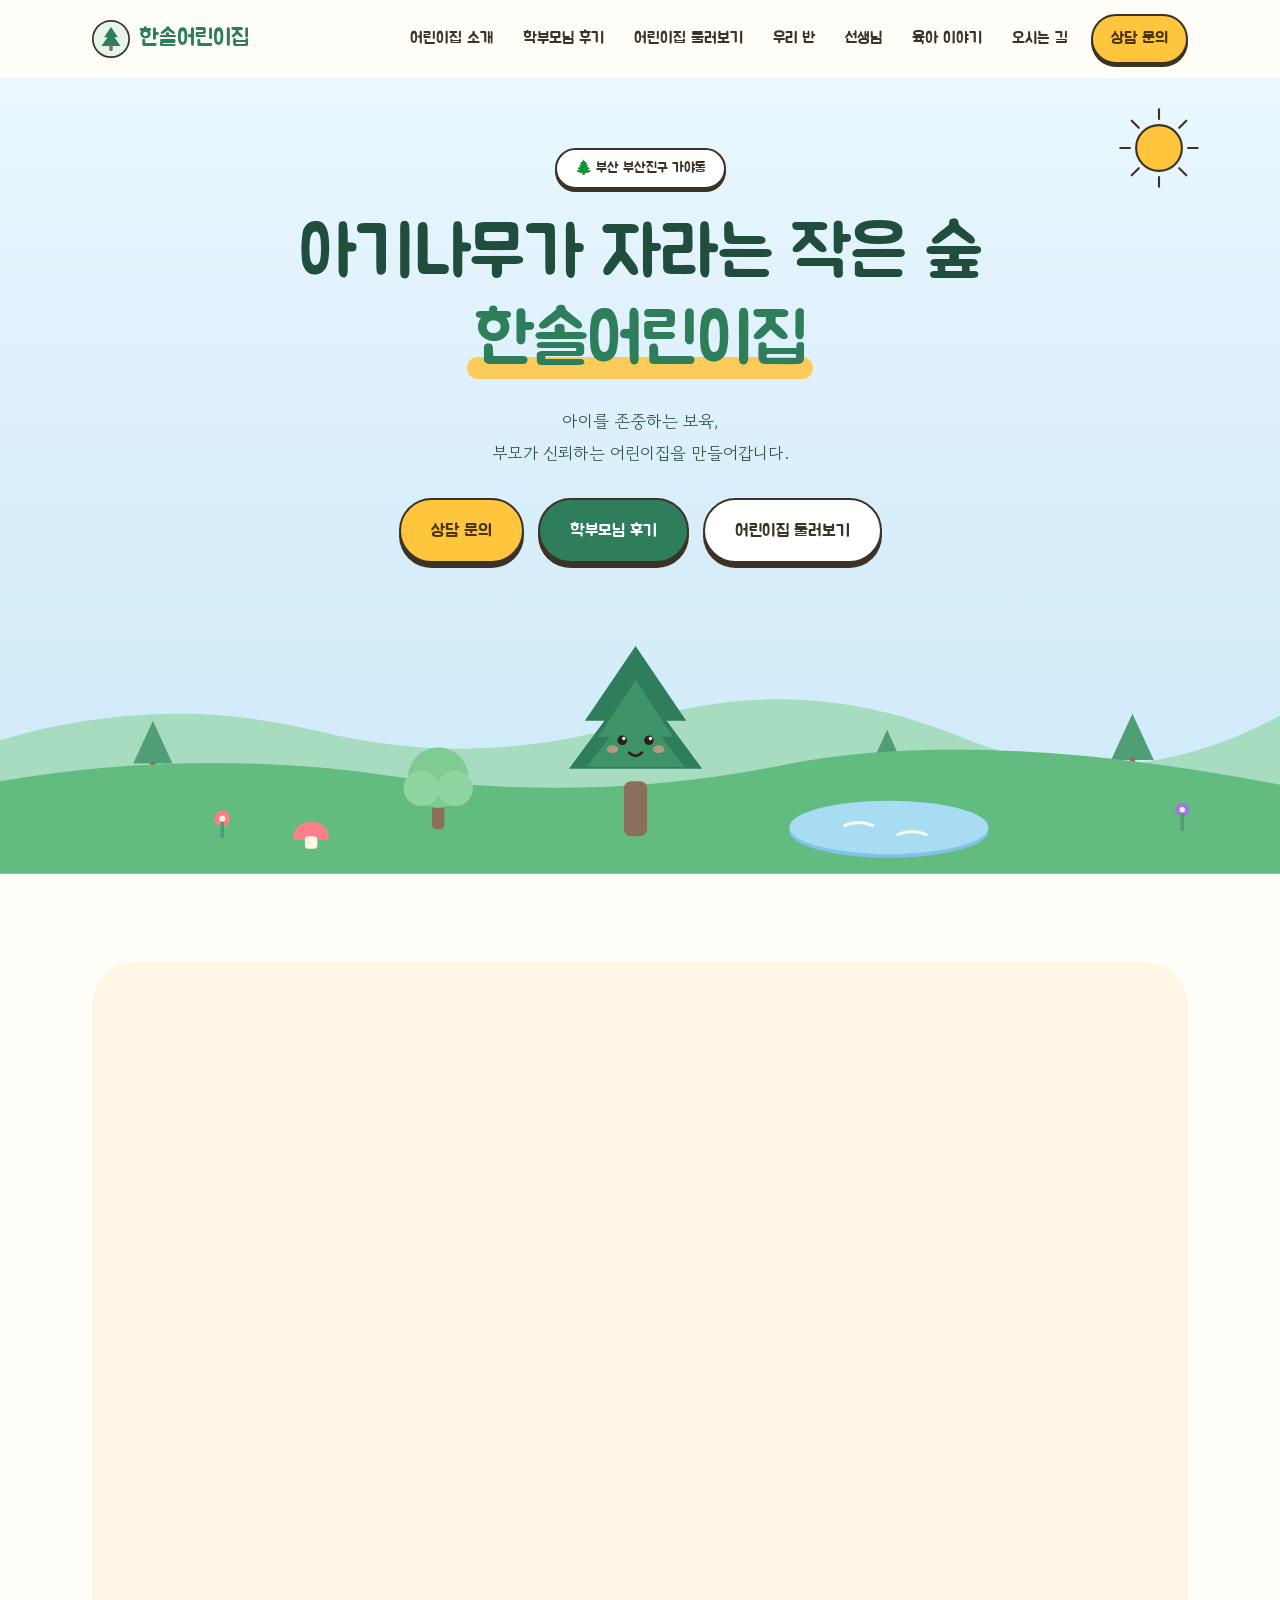
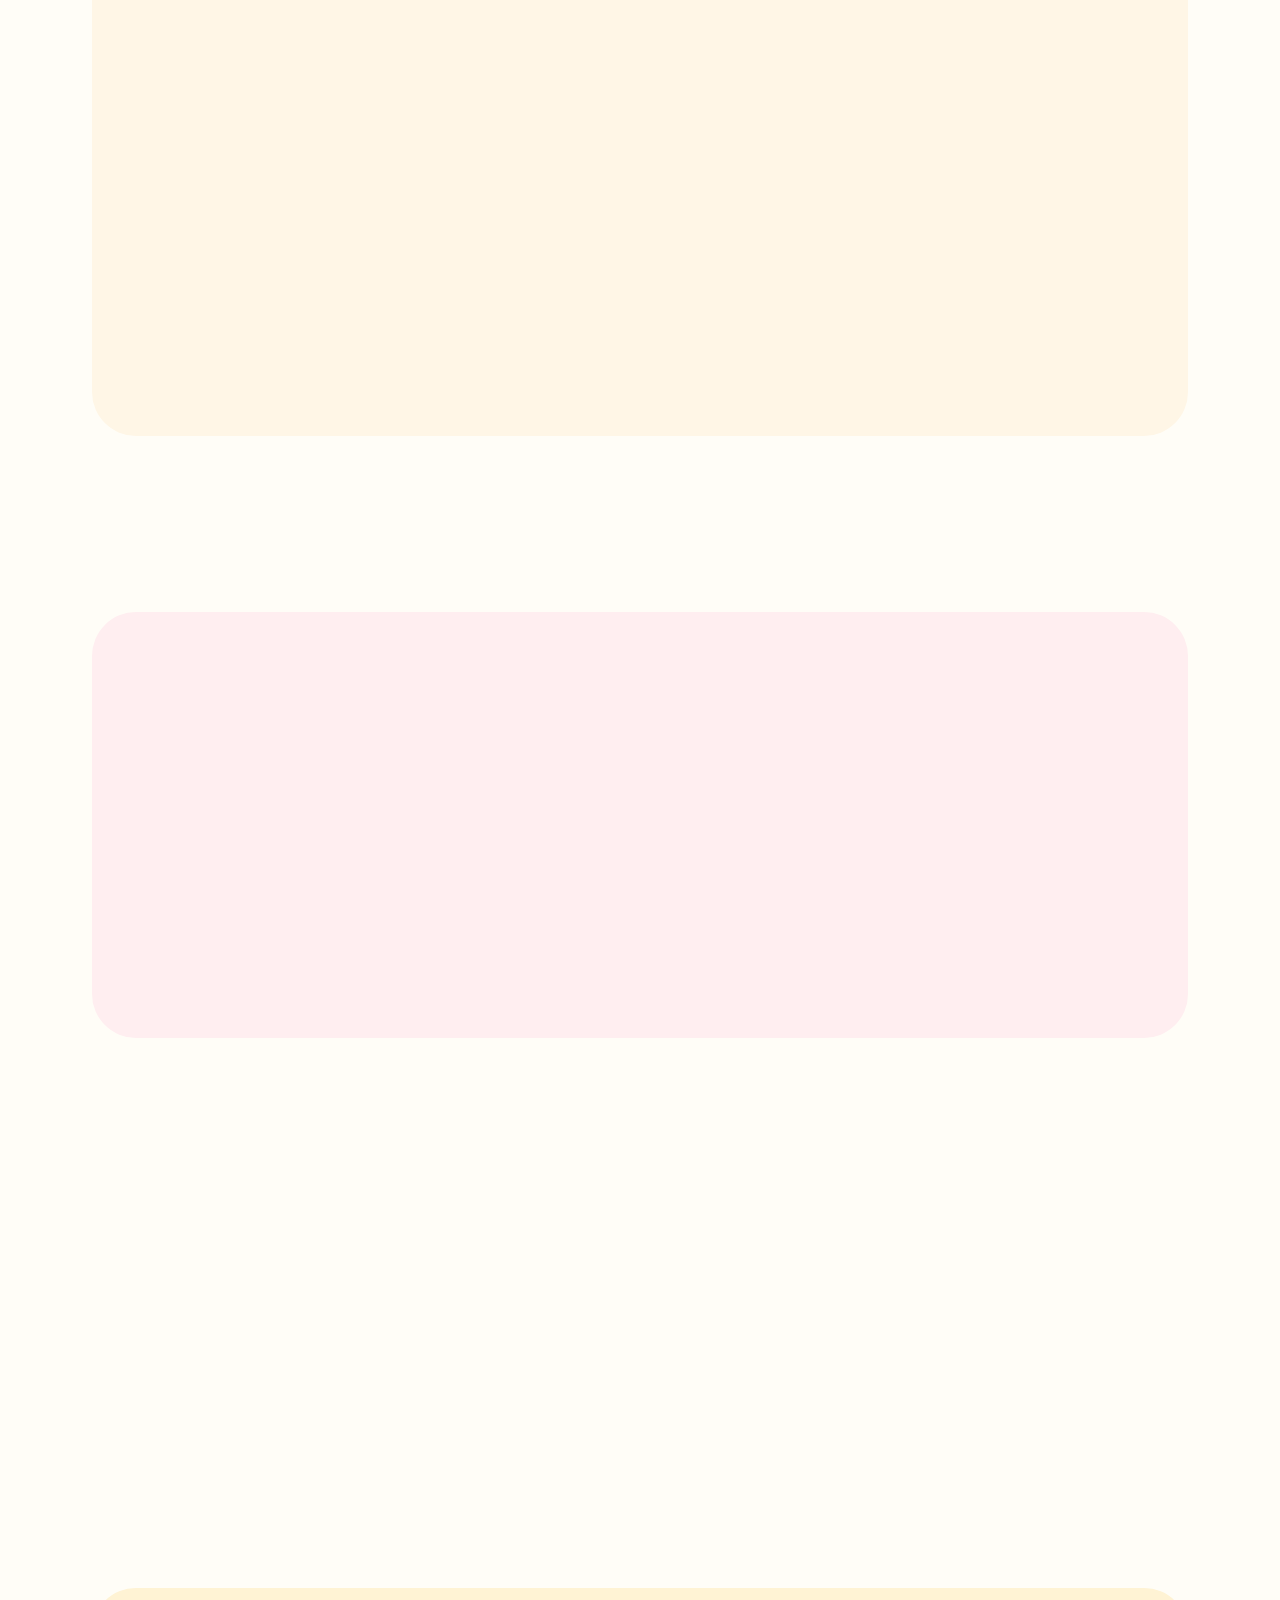
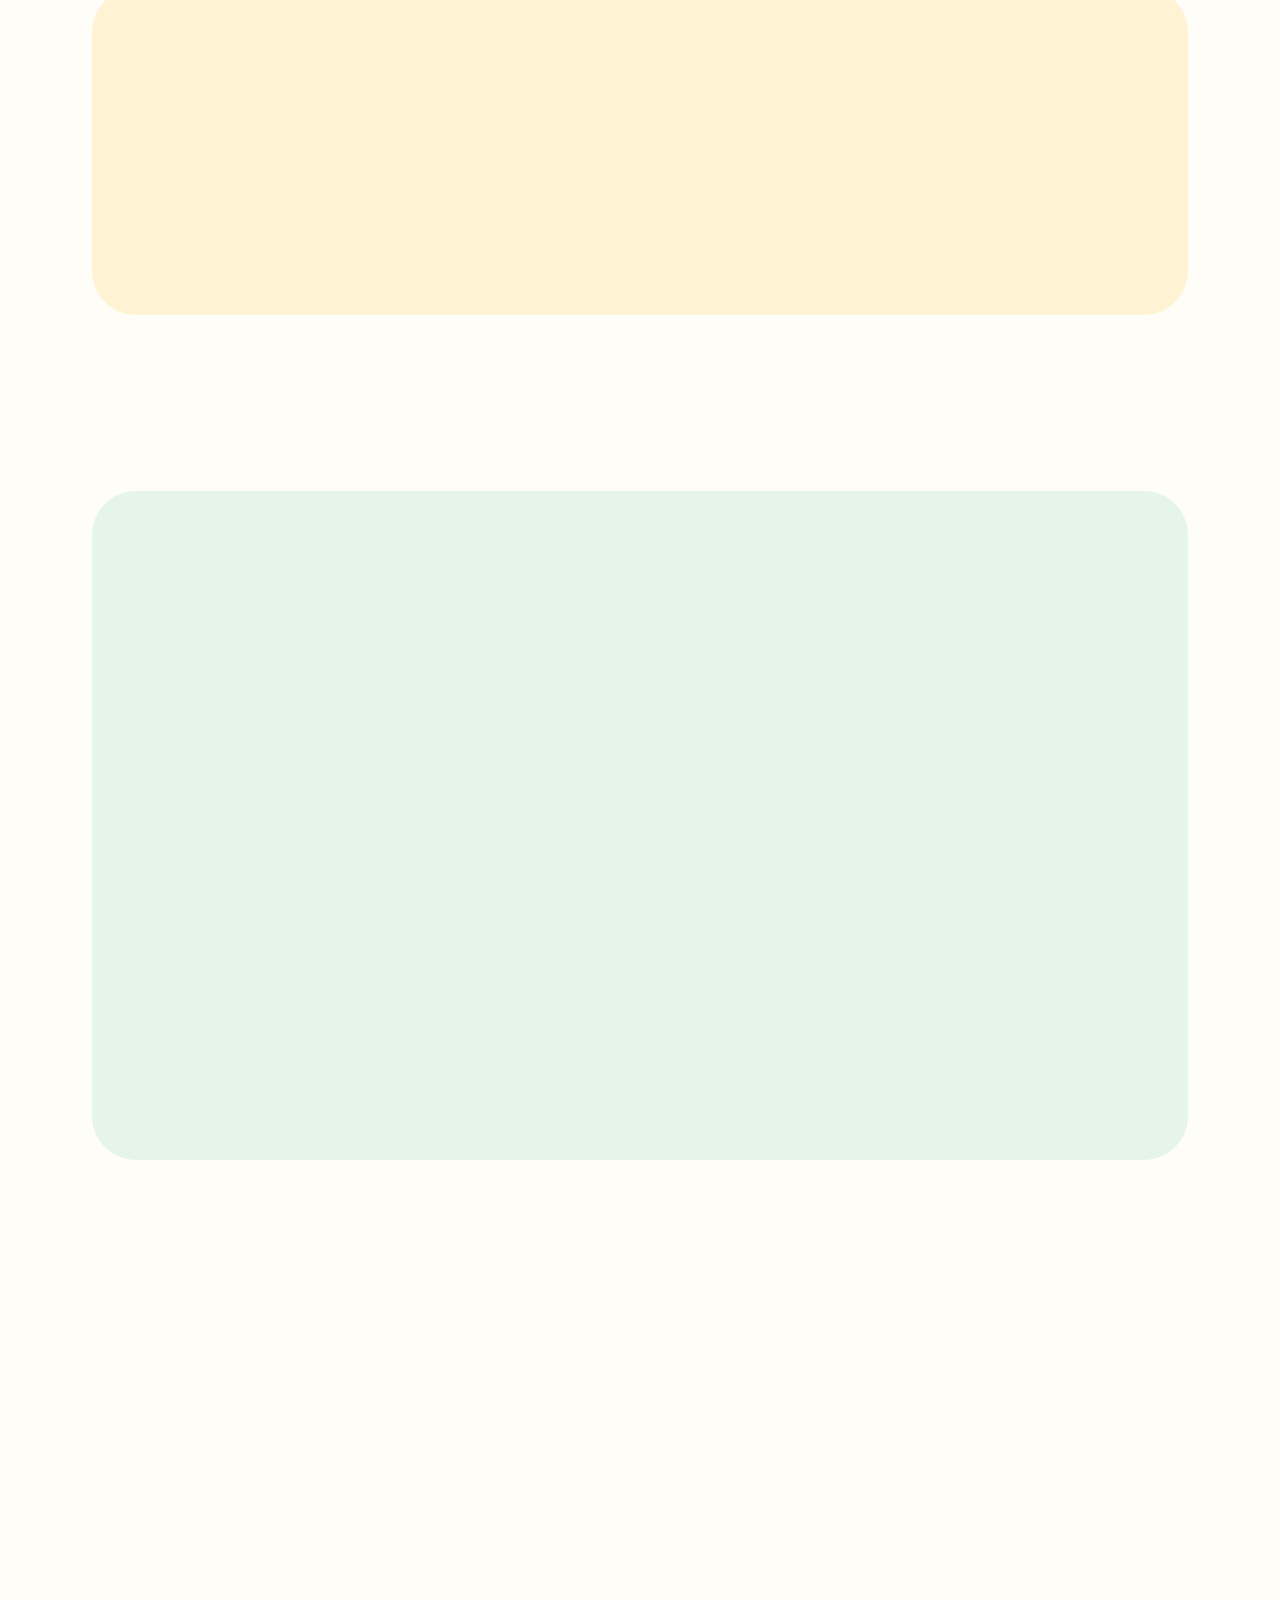
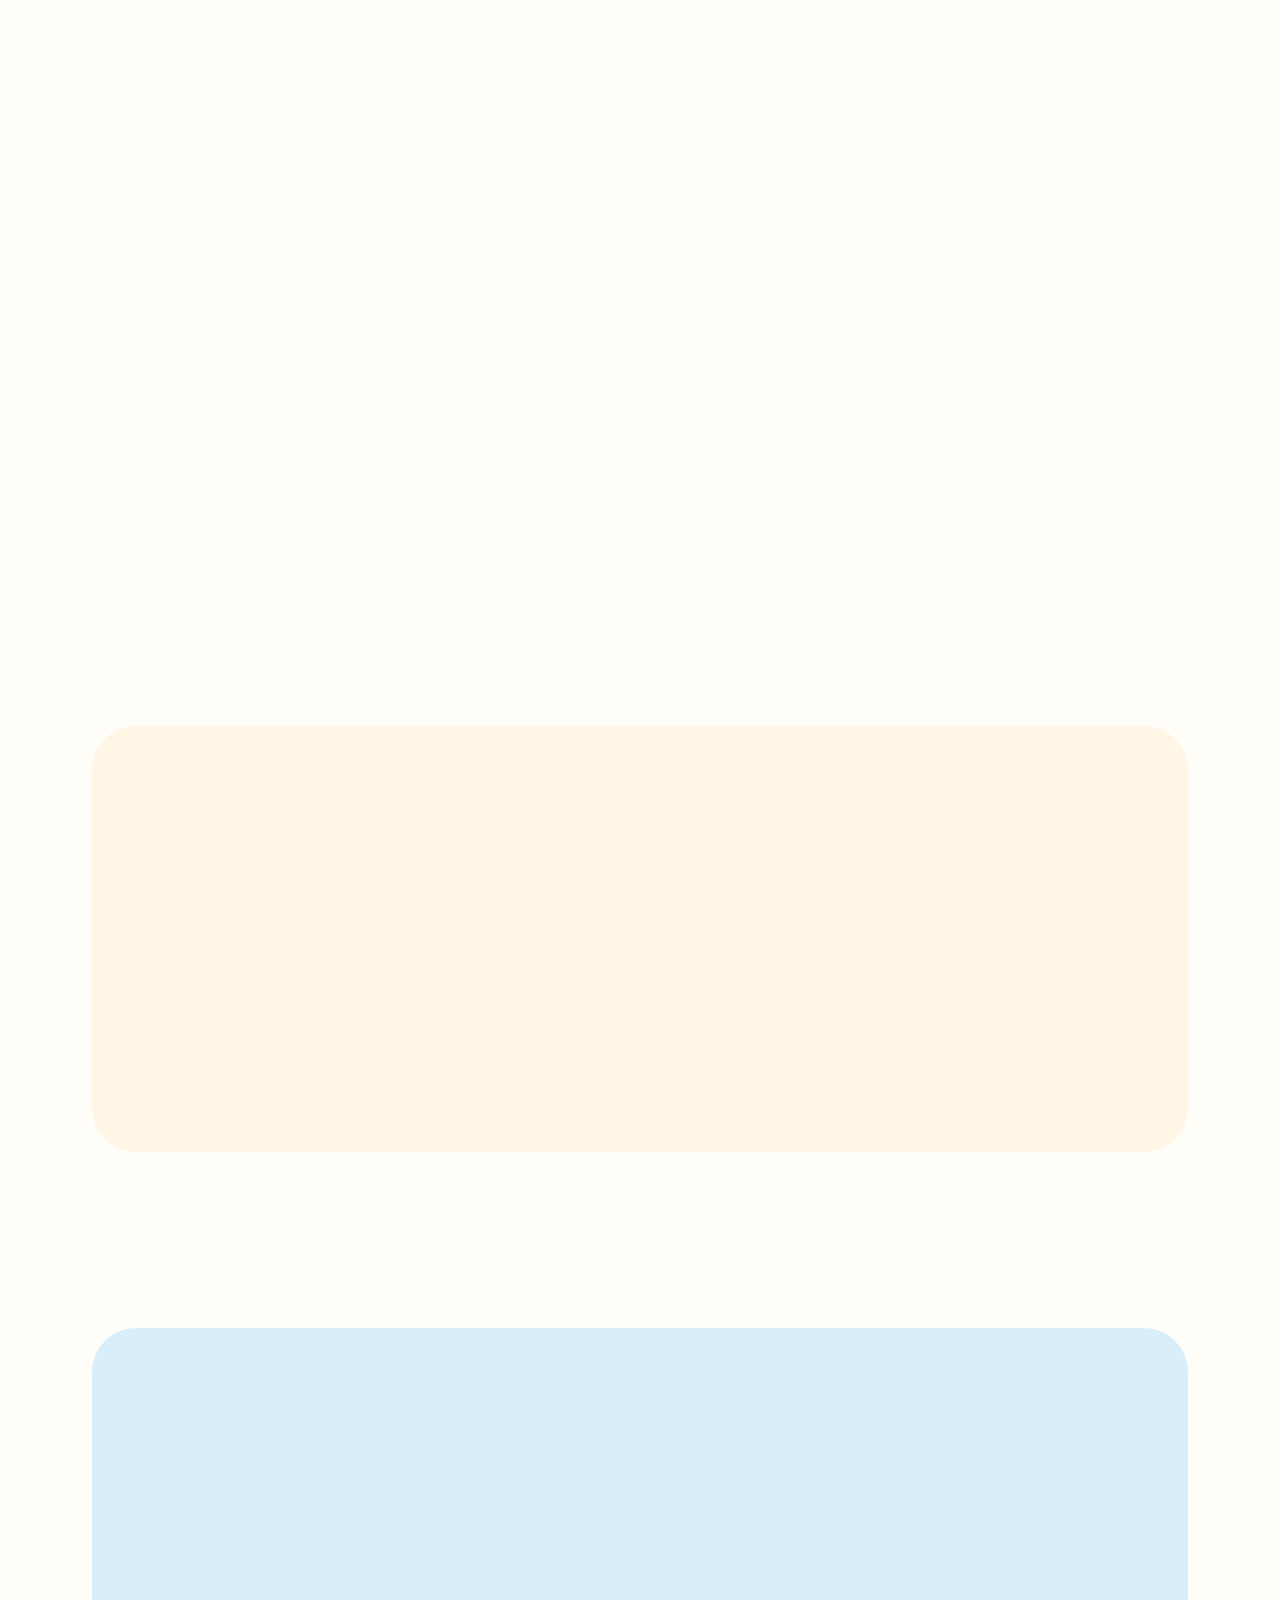
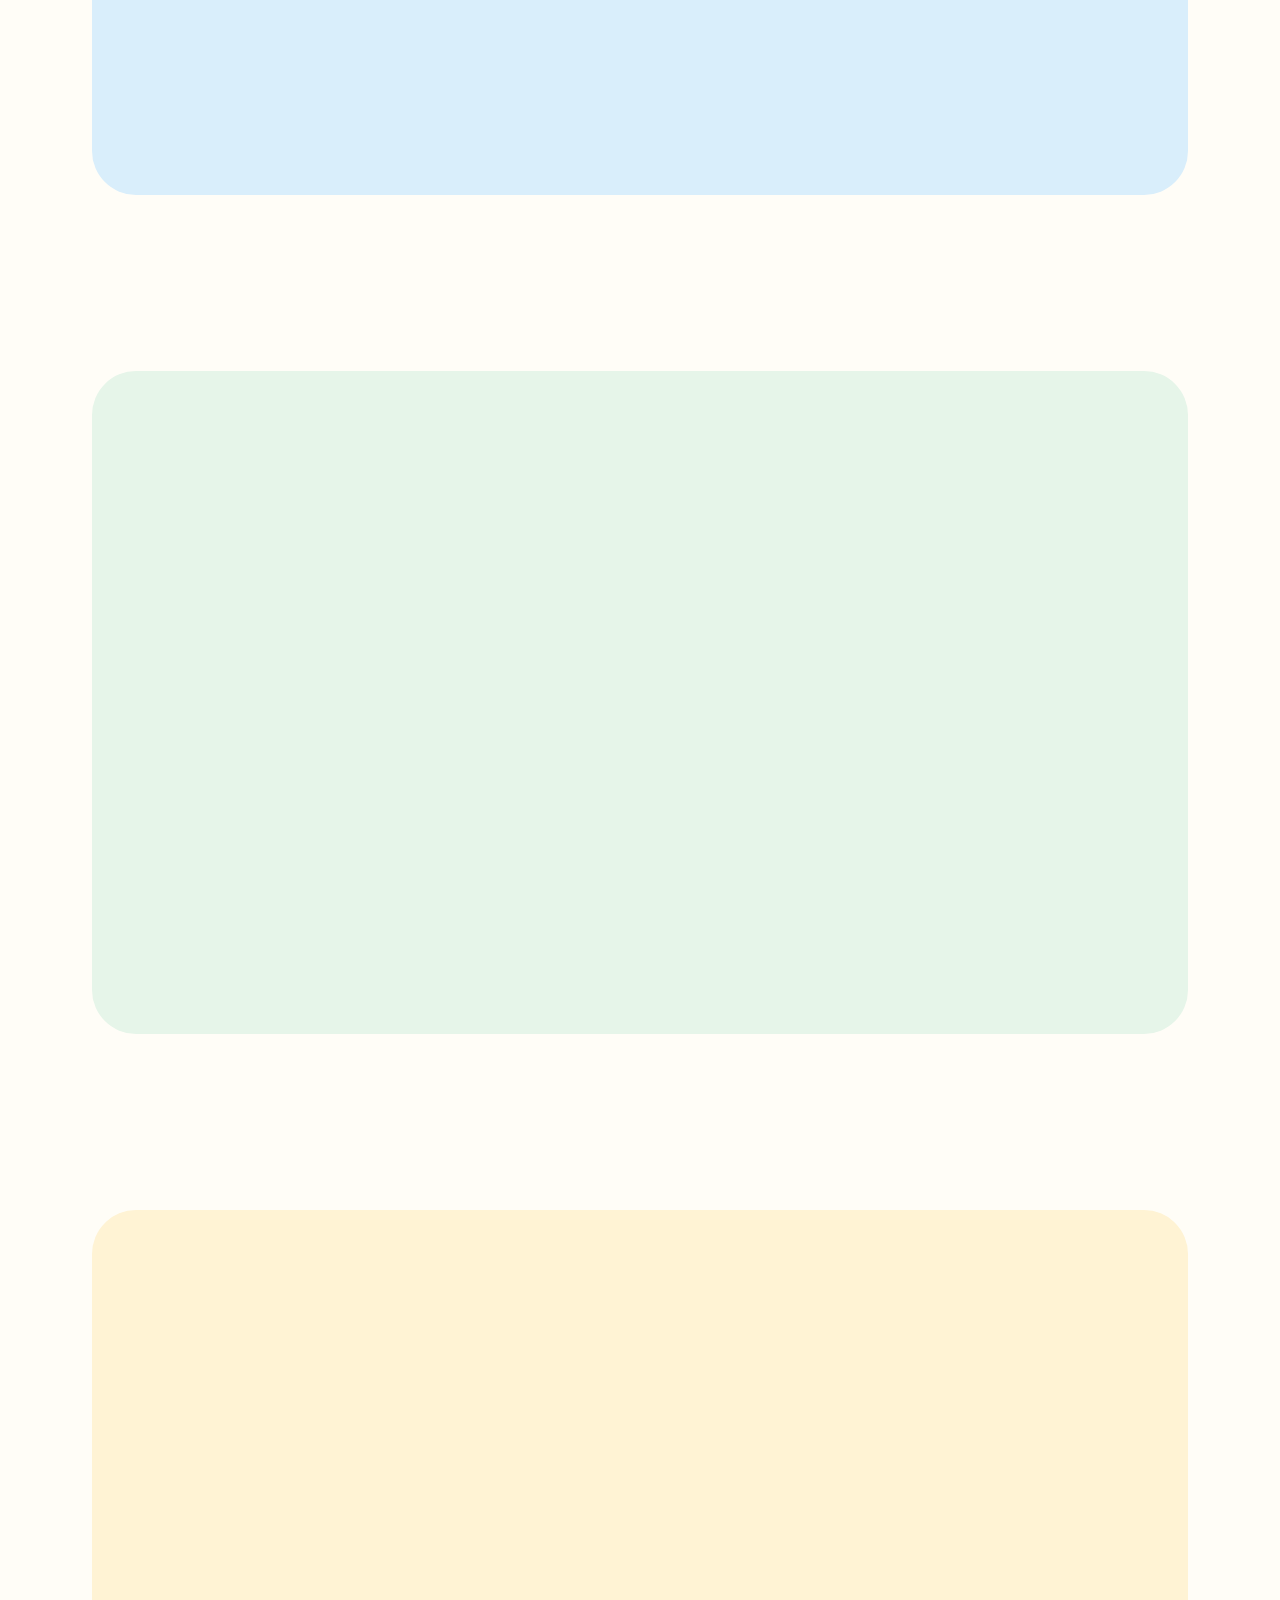
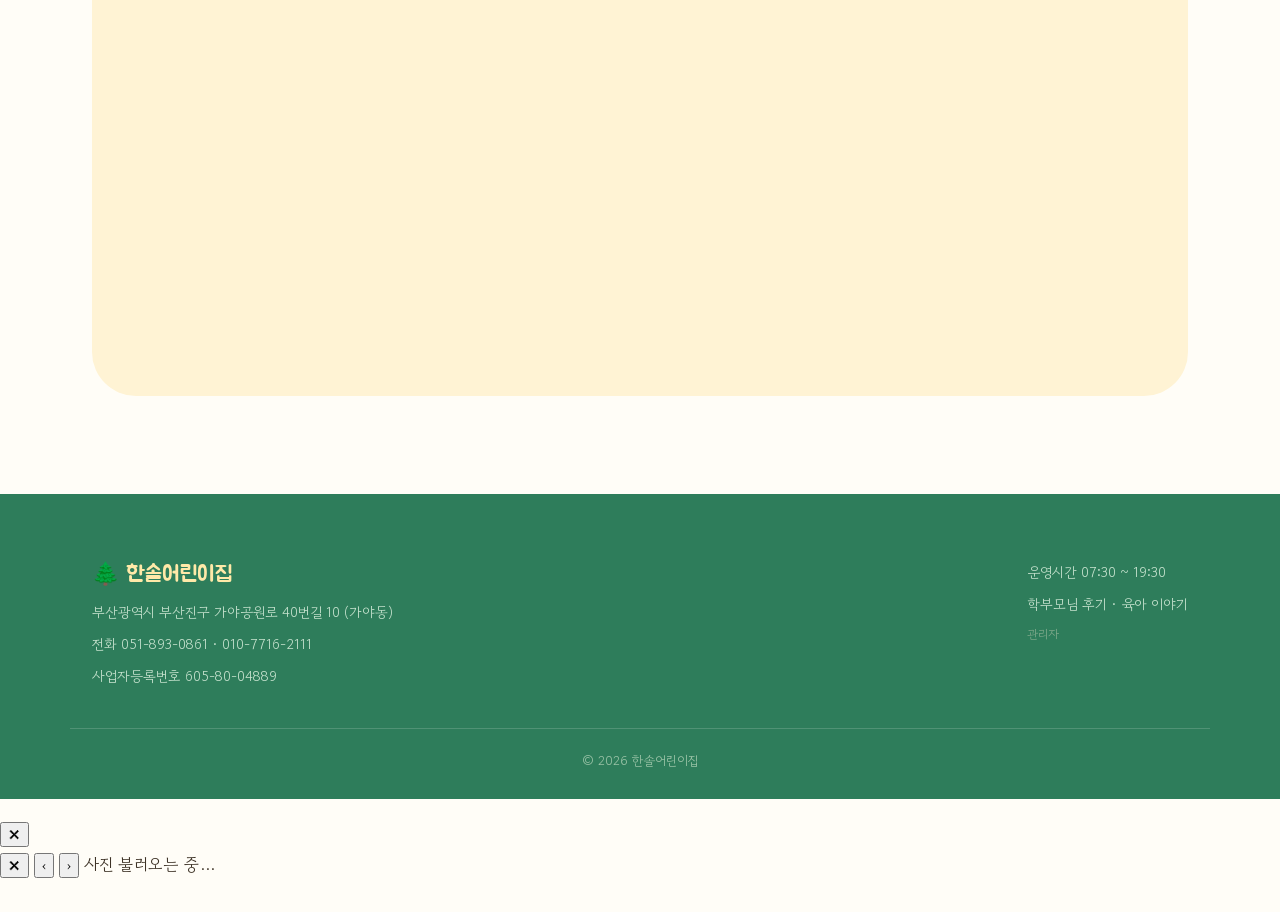
==== commit d1e8aac8: "Add files via upload" ====
--- a/index.html
+++ b/index.html
@@ -563,6 +563,7 @@
   <button class="lb-close" id="lbClose" aria-label="닫기">✕</button>
   <button class="lb-nav lb-prev" id="lbPrev" aria-label="이전 사진">‹</button>
   <button class="lb-nav lb-next" id="lbNext" aria-label="다음 사진">›</button>
+  <span class="lb-loading" id="lbLoading">사진 불러오는 중…</span>
   <figure>
     <img id="lbImg" src="" alt="">
     <figcaption id="lbCap"></figcaption>
--- a/style.css
+++ b/style.css
@@ -115,8 +115,7 @@
    ============================================================ */
 header{
   position:sticky;top:0;z-index:80;
-  background:rgba(255,253,247,0.9);
-  backdrop-filter:blur(10px);
+  background:var(--paper);
   transition:box-shadow .3s, padding .3s;
 }
 header.stuck{box-shadow:0 4px 20px rgba(61,50,38,0.10);}
@@ -223,6 +222,14 @@
 /* 지면 장면 */
 .hero-scene{position:relative;z-index:2;margin-top:44px;line-height:0;}
 .hero-scene svg{width:100%;height:auto;min-height:200px;}
+.hero.rest .cloud,
+.hero.rest .sun-badge,
+.hero.rest .bird,
+.hero.rest .bird svg,
+.hero.rest .sway,
+.hero.rest .sway-b,
+.hero.rest .bob{animation-play-state:paused;}
+
 .sway{transform-origin:50% 100%;animation:sway 6s ease-in-out infinite;}
 .sway-b{transform-origin:50% 100%;animation:sway 7.5s ease-in-out infinite .8s;}
 @keyframes sway{0%,100%{transform:rotate(-1.1deg);}50%{transform:rotate(1.1deg);}}
@@ -783,3 +790,48 @@
   .day-panel-head h3{font-size:21px;}
   .day-photos{grid-template-columns:repeat(2,1fr);gap:10px;}
 }
+
+
+/* 창이 열려 있을 때 — 배경 부담 줄이기 */
+body.locked header{visibility:hidden;}
+body.locked .cloud,
+body.locked .sun-badge,
+body.locked .bird,
+body.locked .bird svg,
+body.locked .sway,
+body.locked .sway-b,
+body.locked .bob{animation-play-state:paused;}
+
+/* 사진 불러오는 동안 */
+.lightbox img{opacity:0;transition:opacity .25s;}
+.lightbox img.ready{opacity:1;}
+.lb-loading{
+  position:absolute;color:#fff;font-family:'Jua',sans-serif;font-size:15px;
+  pointer-events:none;opacity:0;transition:opacity .2s;
+}
+.lb-loading.on{opacity:1;}
+
+/* 모바일에서는 무거운 움직임 줄이기 */
+@media (max-width:720px){
+  .bird,.c2{display:none;}
+  .sun-badge{animation:none;}
+}
+
+
+/* ============================================================
+   움직임 끄기 — 구름·새·해·나무 흔들림 정지
+   ============================================================ */
+.cloud,
+.sun-badge,
+.bird,
+.bird svg,
+.sway,
+.sway-b,
+.bob{animation:none !important;}
+
+/* 구름·새는 아예 숨김 (멈춰 있으면 어색해서) */
+.cloud,
+.bird{display:none !important;}
+
+/* 첫 화면 글자는 움직임 없이 바로 표시 */
+.hero-in{opacity:1 !important;transform:none !important;animation:none !important;}
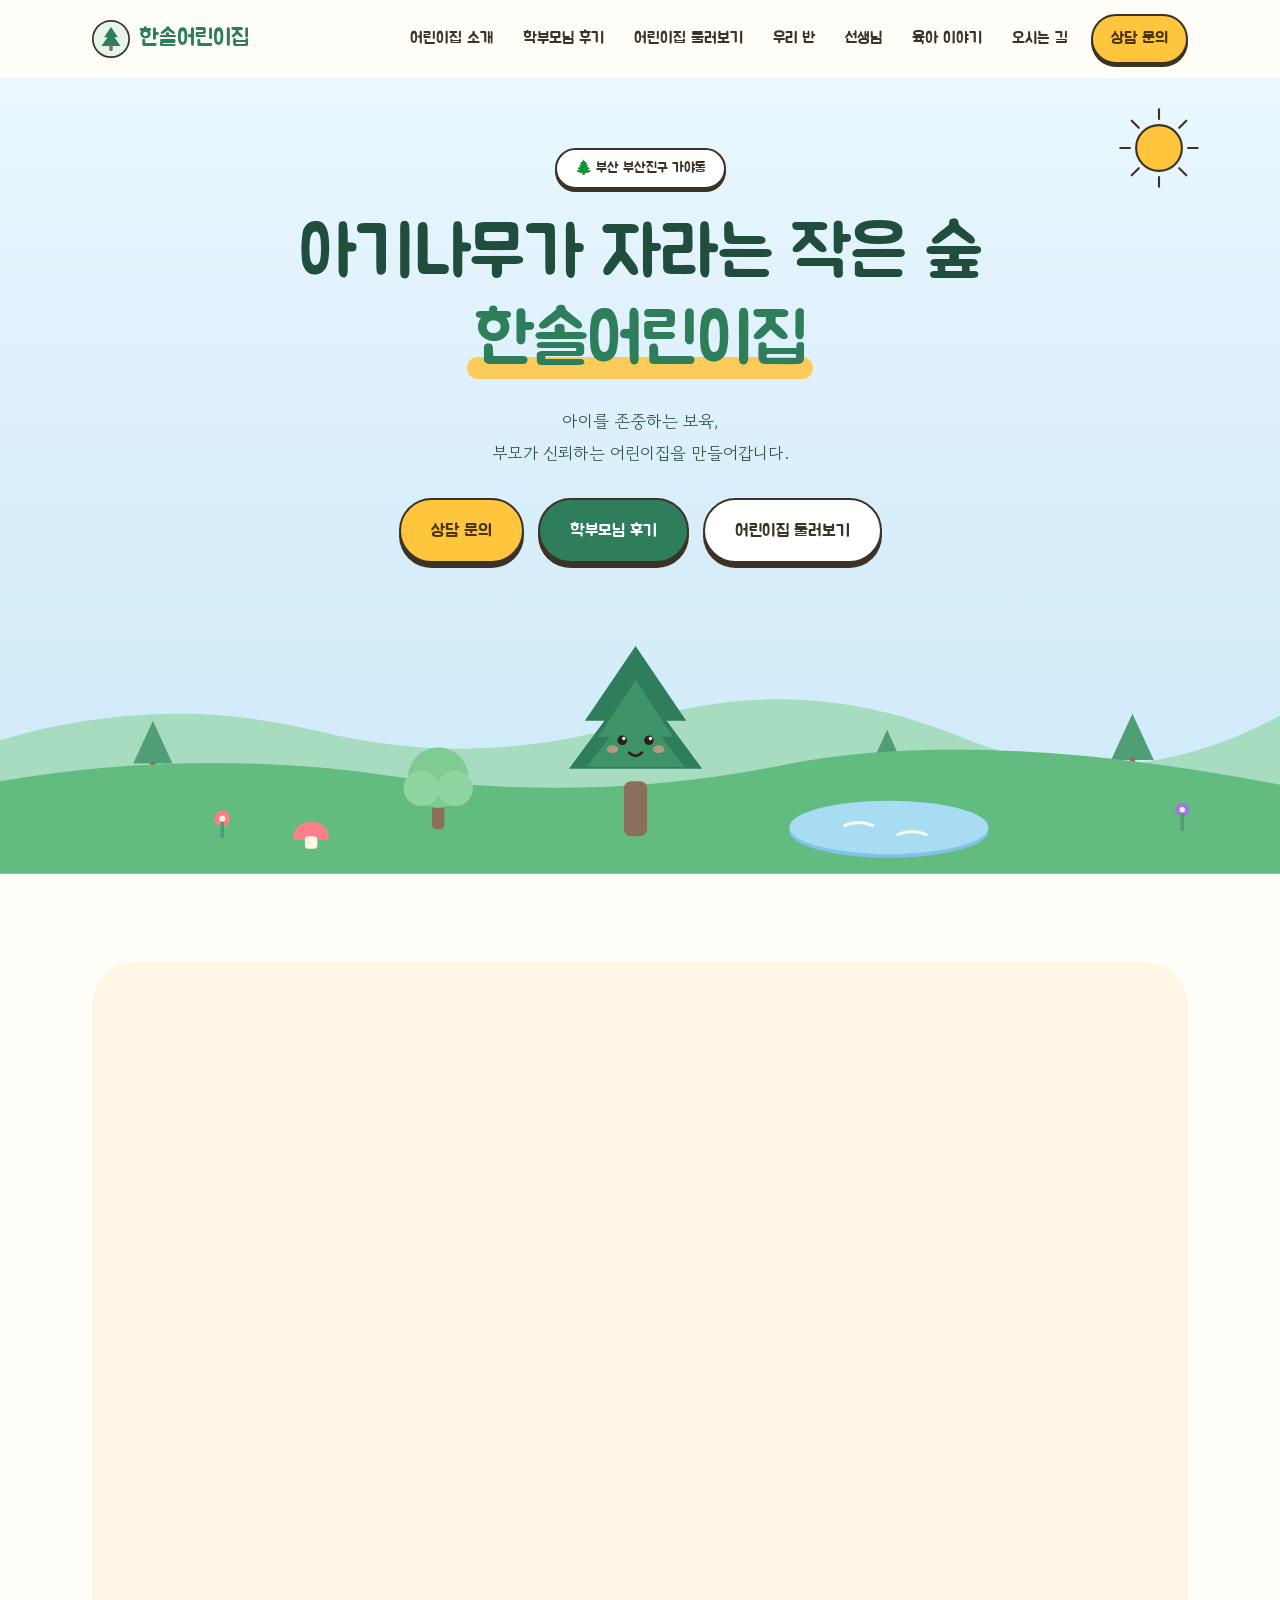
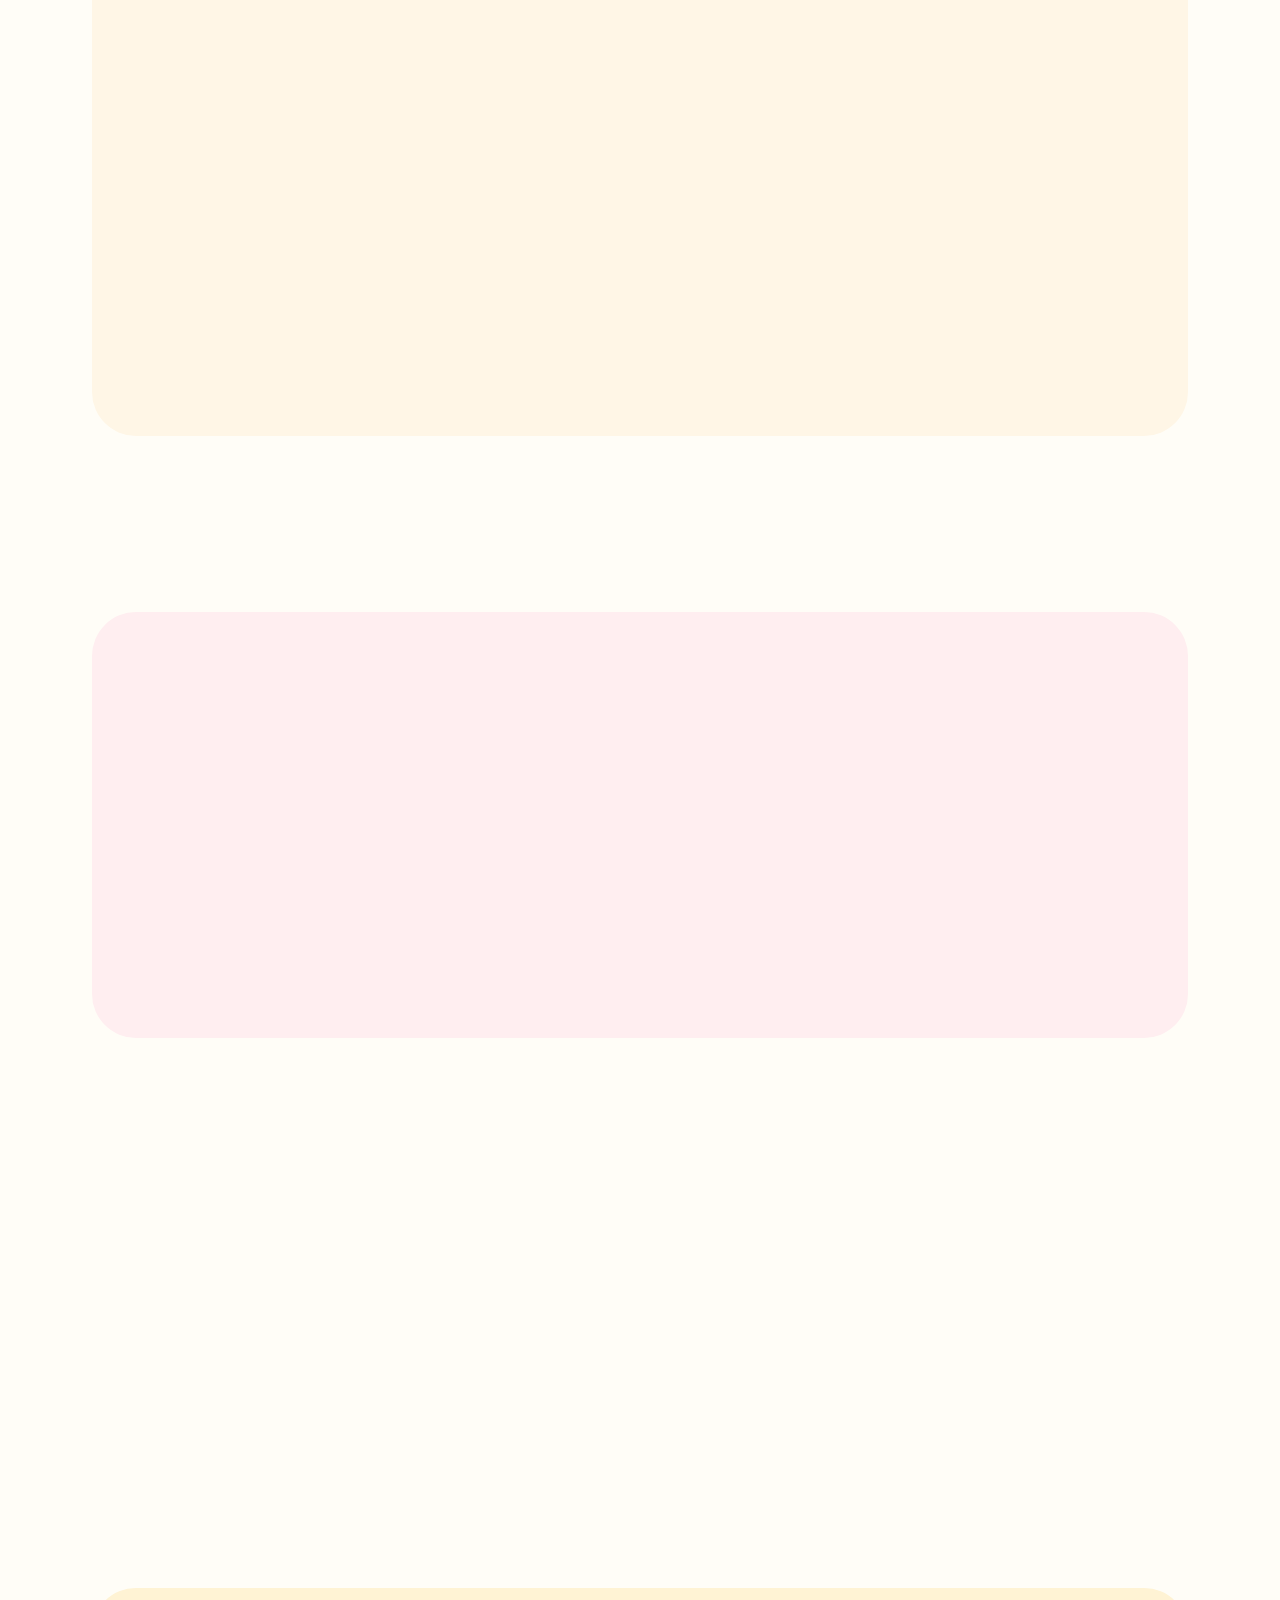
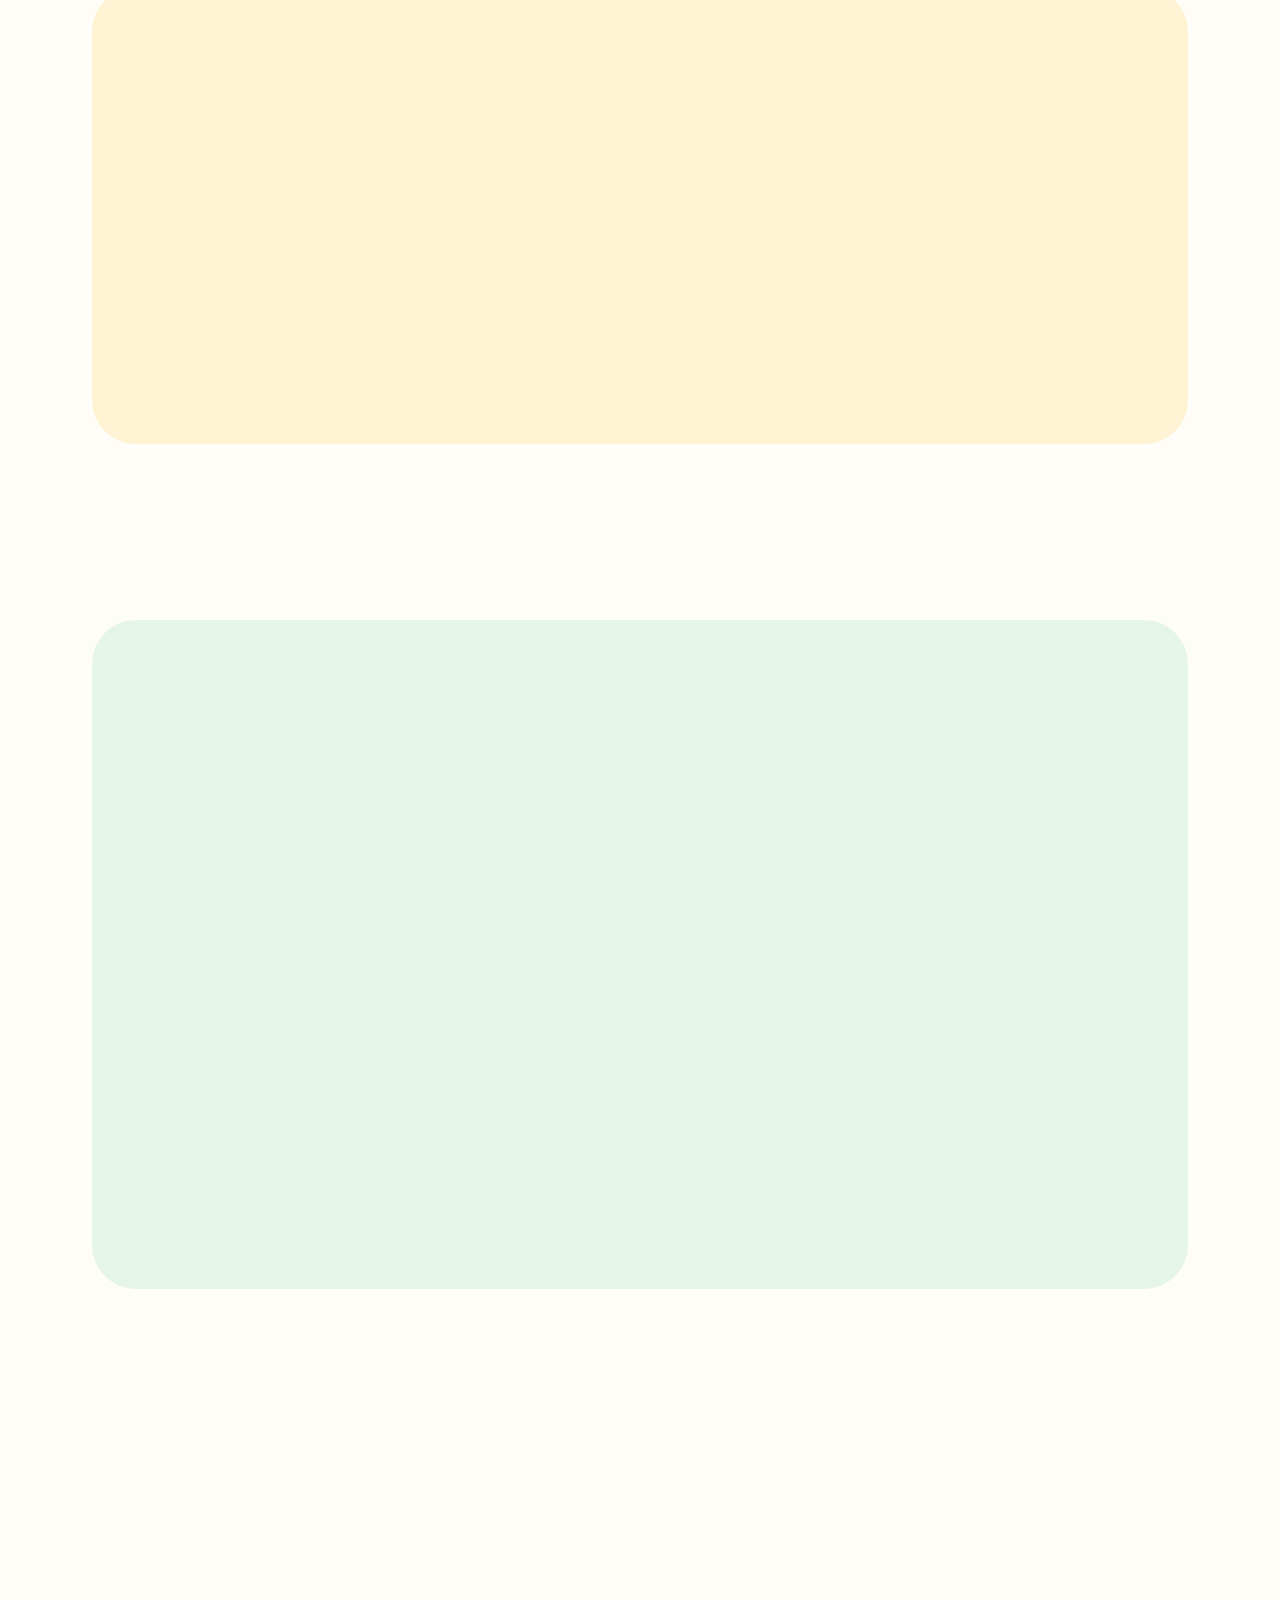
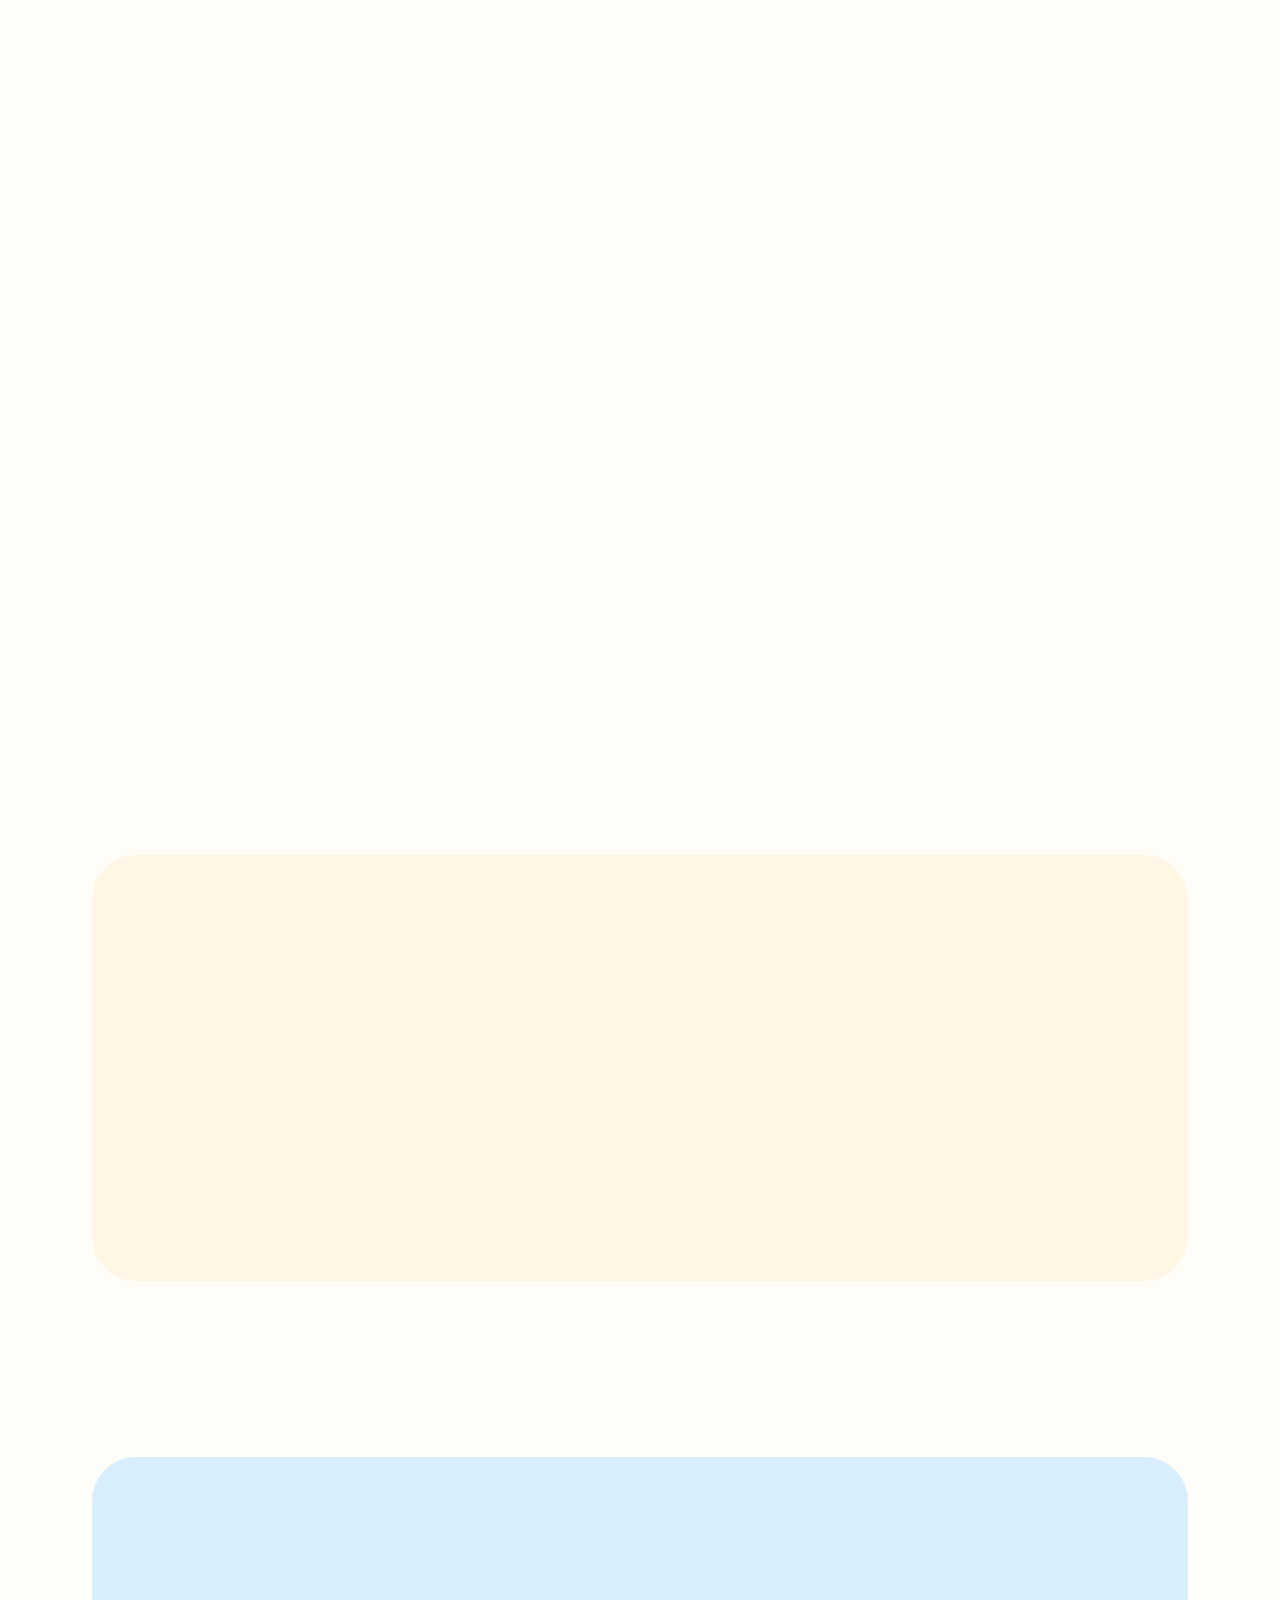
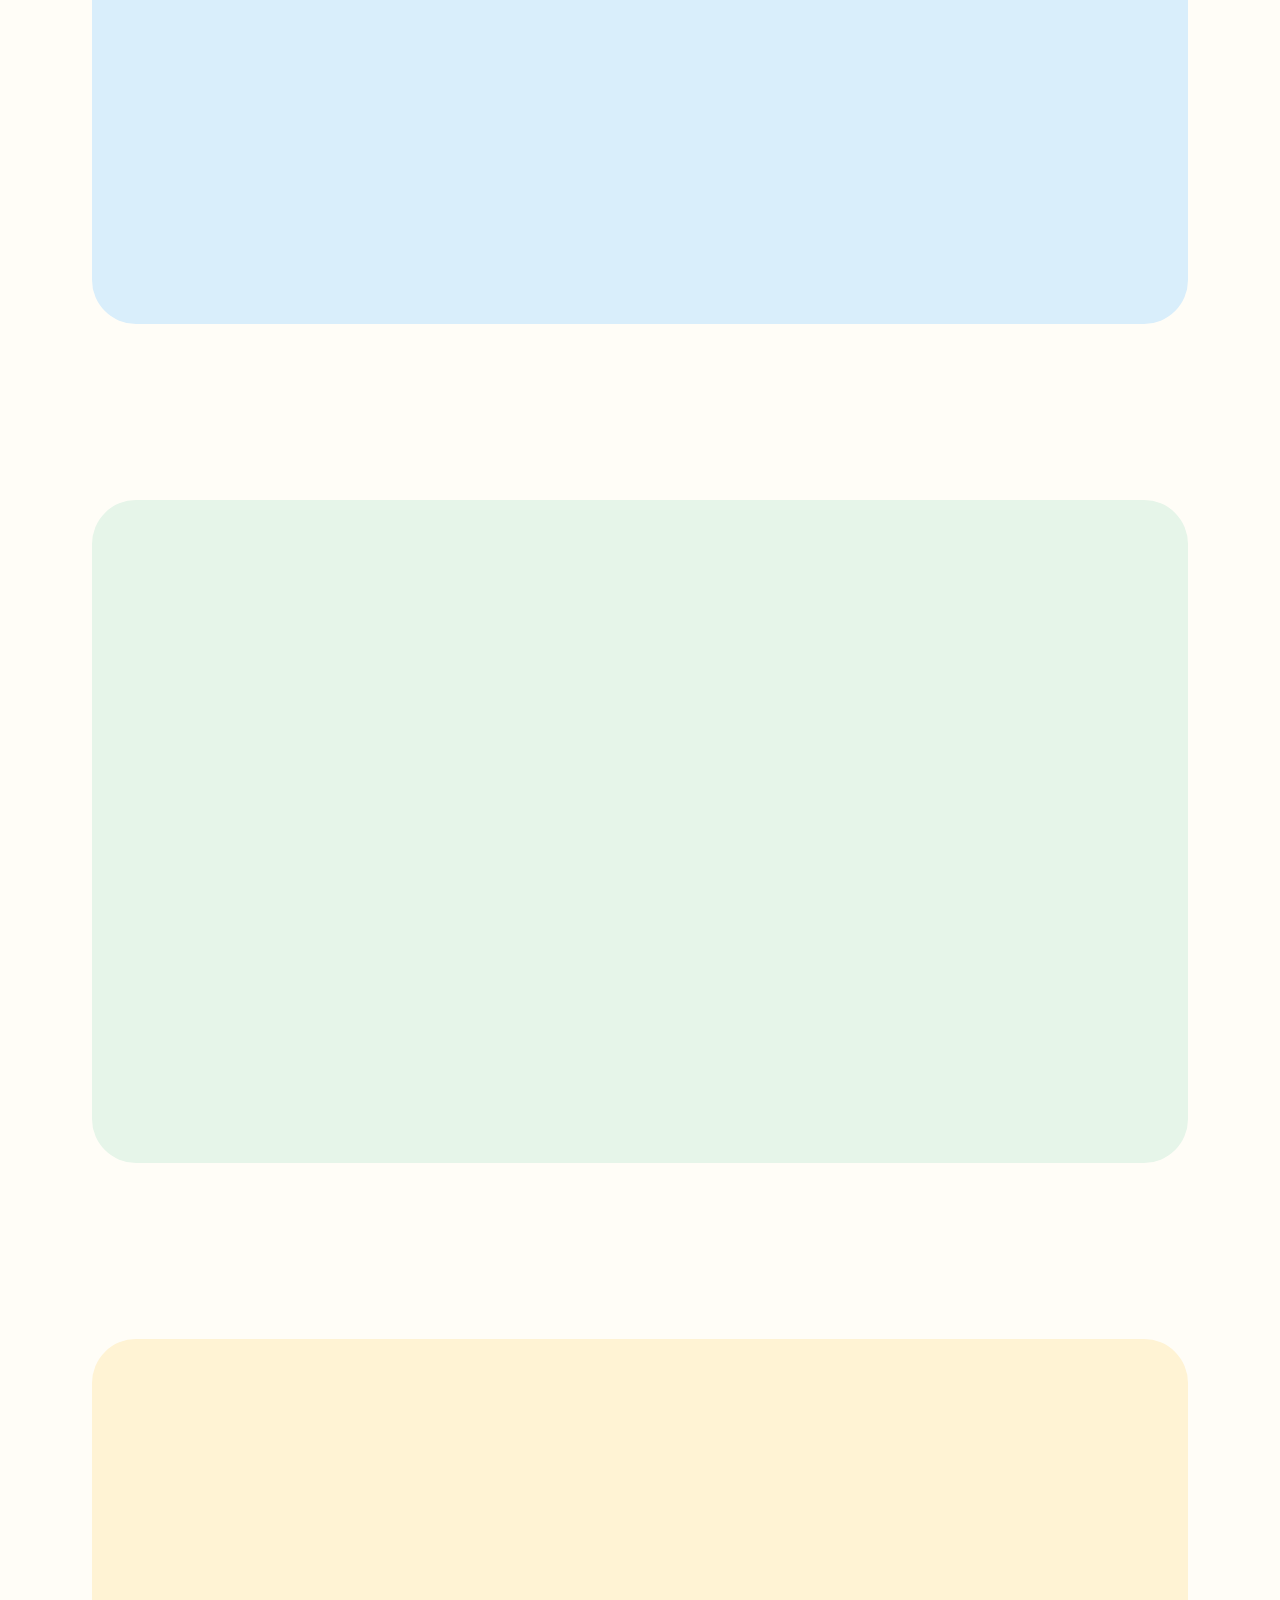
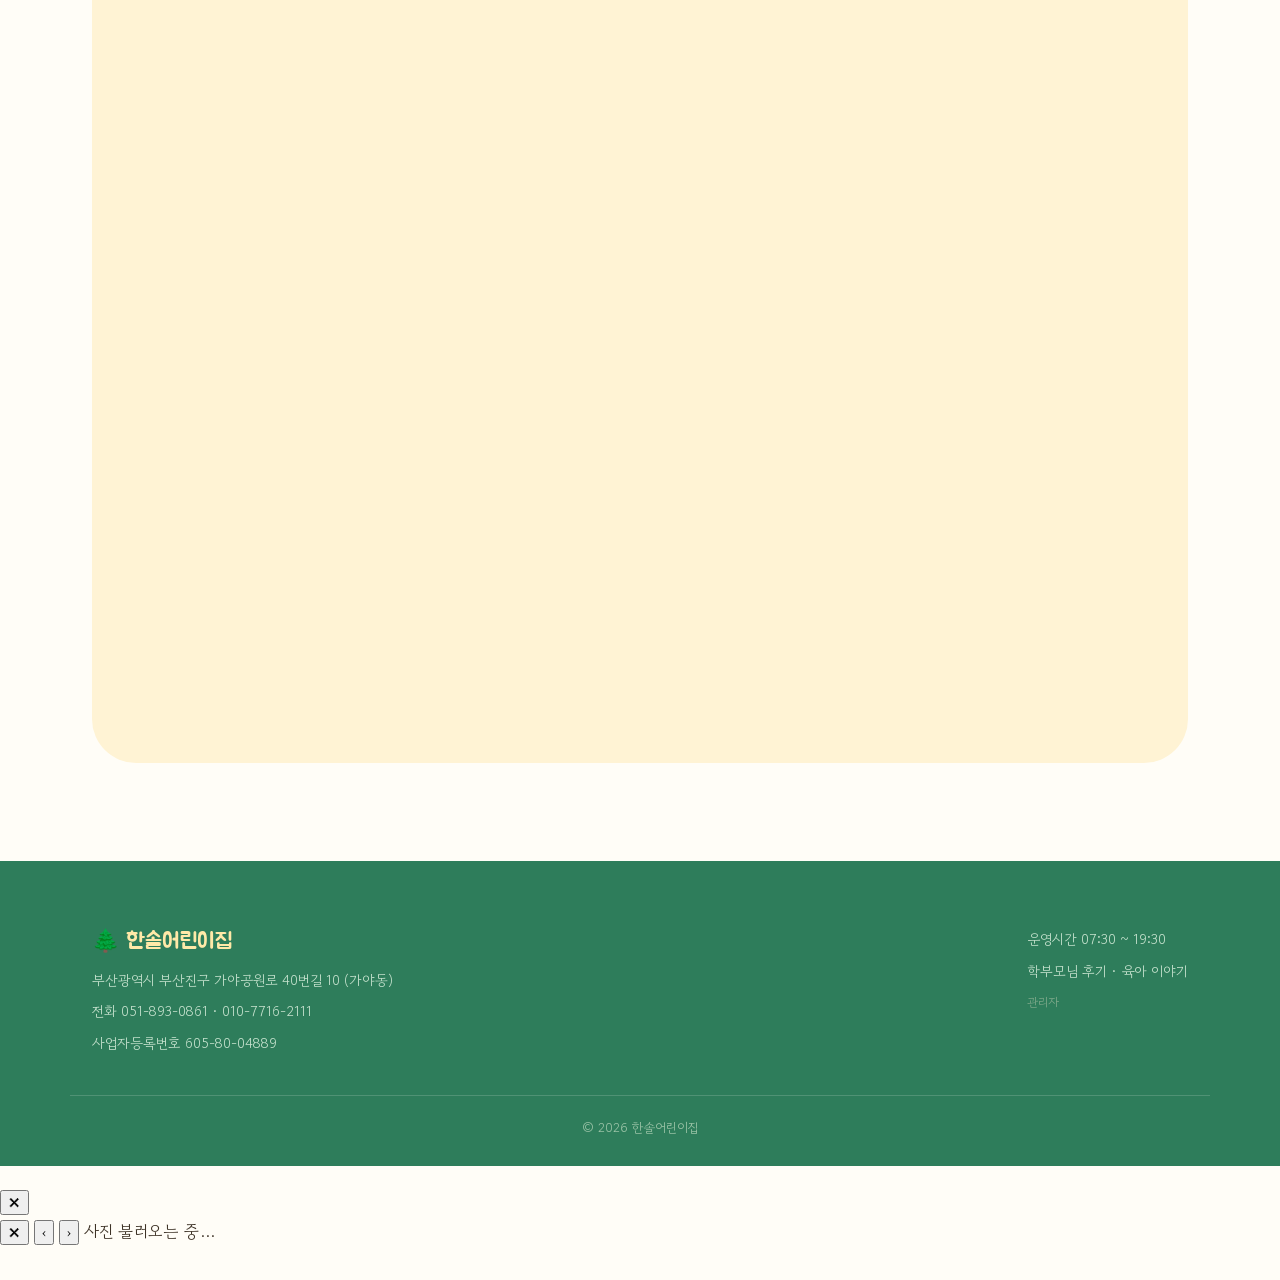
==== commit 89f13e44: "Add files via upload" ====
--- a/index.html
+++ b/index.html
@@ -234,6 +234,13 @@
       <p>폴더를 누르면 사진을 보실 수 있어요.</p>
     </div>
     <div class="day-folders rise d1" id="dayFolders"></div>
+
+    <div class="blog-cta rise d2">
+      <p>더 많은 사진을 보고 싶다면?</p>
+      <a href="https://blog.naver.com/han-sol-story" target="_blank" rel="noopener" class="btn btn-naver">
+        <span class="n-mark">N</span> 네이버 블로그에서 보기
+      </a>
+    </div>
   </div></div>
 </section>
 <section class="scene tint-leaf" id="rooms">
@@ -525,6 +532,12 @@
           <div class="num">051-893-0861</div>
           <span class="tap">눌러서 전화 걸기 →</span>
         </a>
+        <a href="https://blog.naver.com/han-sol-story" target="_blank" rel="noopener" class="call n rise d4">
+          <h3><span class="n-mark">N</span> 네이버 블로그</h3>
+          <p>어린이집 소식과 육아 이야기</p>
+          <div class="num">han-sol-story</div>
+          <span class="tap">눌러서 블로그 가기 →</span>
+        </a>
       </div>
     </div>
   </div></div>
--- a/style.css
+++ b/style.css
@@ -344,13 +344,14 @@
 .gallery-grid{display:grid;grid-template-columns:repeat(2,1fr);gap:18px;}
 .gallery-item{
   position:relative;border-radius:var(--r-md);overflow:hidden;
+  contain:content;
   border:2px solid var(--ink);box-shadow:var(--shadow-sticker);
   aspect-ratio:4/3;background:#fff;cursor:zoom-in;
   transition:transform .3s cubic-bezier(.34,1.4,.5,1);
 }
-.gallery-item:hover{transform:translateY(-6px) rotate(-.7deg);}
-.gallery-item img{width:100%;height:100%;object-fit:cover;transition:transform .4s;background:var(--paper-warm);}
-.gallery-item:hover img{transform:scale(1.05);}
+
+.gallery-item img{width:100%;height:100%;object-fit:cover;background:var(--paper-warm);}
+
 .gallery-cap{
   position:absolute;left:8px;bottom:8px;
   background:rgba(255,255,255,.92);border:1.5px solid var(--ink);
@@ -753,18 +754,15 @@
   position:fixed;inset:0;z-index:150;
   background:rgba(35,28,20,.82);
   display:flex;align-items:center;justify-content:center;padding:22px;
-  opacity:0;pointer-events:none;transition:opacity .3s;
+  opacity:0;pointer-events:none;
 }
 .day-modal.open{opacity:1;pointer-events:auto;}
 .day-panel{
-  width:100%;max-width:920px;max-height:90vh;overflow-y:auto;
+  width:100%;max-width:1040px;max-height:90vh;overflow-y:auto;
   background:var(--paper);border:3px solid var(--ink);border-radius:30px;
   box-shadow:0 24px 60px rgba(0,0,0,.35);
   padding:30px 30px 34px;
-  transform:translateY(18px) scale(.97);
-  transition:transform .35s cubic-bezier(.34,1.4,.5,1);
-}
-.day-modal.open .day-panel{transform:none;}
+}
 .day-panel-head{
   display:flex;align-items:center;justify-content:space-between;
   gap:14px;margin-bottom:22px;flex-wrap:wrap;
@@ -781,7 +779,7 @@
   box-shadow:0 3px 0 var(--ink);
 }
 .day-panel .close:hover{background:var(--berry);color:#fff;}
-.day-photos{display:grid;grid-template-columns:repeat(2,1fr);gap:18px;}
+.day-photos{display:grid;grid-template-columns:repeat(4,1fr);gap:14px;}
 .day-photos .gallery-item{aspect-ratio:4/3;}
 .day-foot{display:flex;align-items:center;justify-content:center;gap:16px;margin-top:26px;}
 @media (max-width:720px){
@@ -793,7 +791,7 @@
 
 
 /* 창이 열려 있을 때 — 배경 부담 줄이기 */
-body.locked header{visibility:hidden;}
+body.locked header{opacity:0;pointer-events:none;}
 body.locked .cloud,
 body.locked .sun-badge,
 body.locked .bird,
@@ -803,13 +801,6 @@
 body.locked .bob{animation-play-state:paused;}
 
 /* 사진 불러오는 동안 */
-.lightbox img{opacity:0;transition:opacity .25s;}
-.lightbox img.ready{opacity:1;}
-.lb-loading{
-  position:absolute;color:#fff;font-family:'Jua',sans-serif;font-size:15px;
-  pointer-events:none;opacity:0;transition:opacity .2s;
-}
-.lb-loading.on{opacity:1;}
 
 /* 모바일에서는 무거운 움직임 줄이기 */
 @media (max-width:720px){
@@ -835,3 +826,33 @@
 
 /* 첫 화면 글자는 움직임 없이 바로 표시 */
 .hero-in{opacity:1 !important;transform:none !important;animation:none !important;}
+
+
+/* 마우스가 있는 기기에서만 카드 뜨는 효과 */
+@media (hover:none){
+  .sticker:hover,.value:hover,.room:hover,.teacher:hover,
+  .post:hover,.kakao:hover,.day-folder:hover,.teaser-post:hover{transform:none;}
+}
+
+/* ============================================================
+   네이버 블로그
+   ============================================================ */
+.n-mark{
+  display:inline-flex;align-items:center;justify-content:center;
+  width:22px;height:22px;border-radius:5px;
+  background:#03C75A;color:#fff;font-family:'Jua',sans-serif;
+  font-size:15px;line-height:1;border:2px solid var(--ink);
+}
+.btn-naver{background:#03C75A;color:#fff;}
+.btn-naver .n-mark{background:#fff;color:#03C75A;border-color:#fff;}
+
+.blog-cta{
+  margin-top:32px;display:flex;flex-direction:column;align-items:center;gap:14px;
+  background:#fff;border:2px dashed var(--ink);border-radius:var(--r-lg);
+  padding:28px 22px;text-align:center;
+}
+.blog-cta p{margin:0;font-family:'Jua',sans-serif;font-size:19px;color:var(--ink);}
+
+.call.n{background:#03C75A;}
+.call.n h3{display:flex;align-items:center;gap:9px;}
+.call.n .num{font-size:21px;}
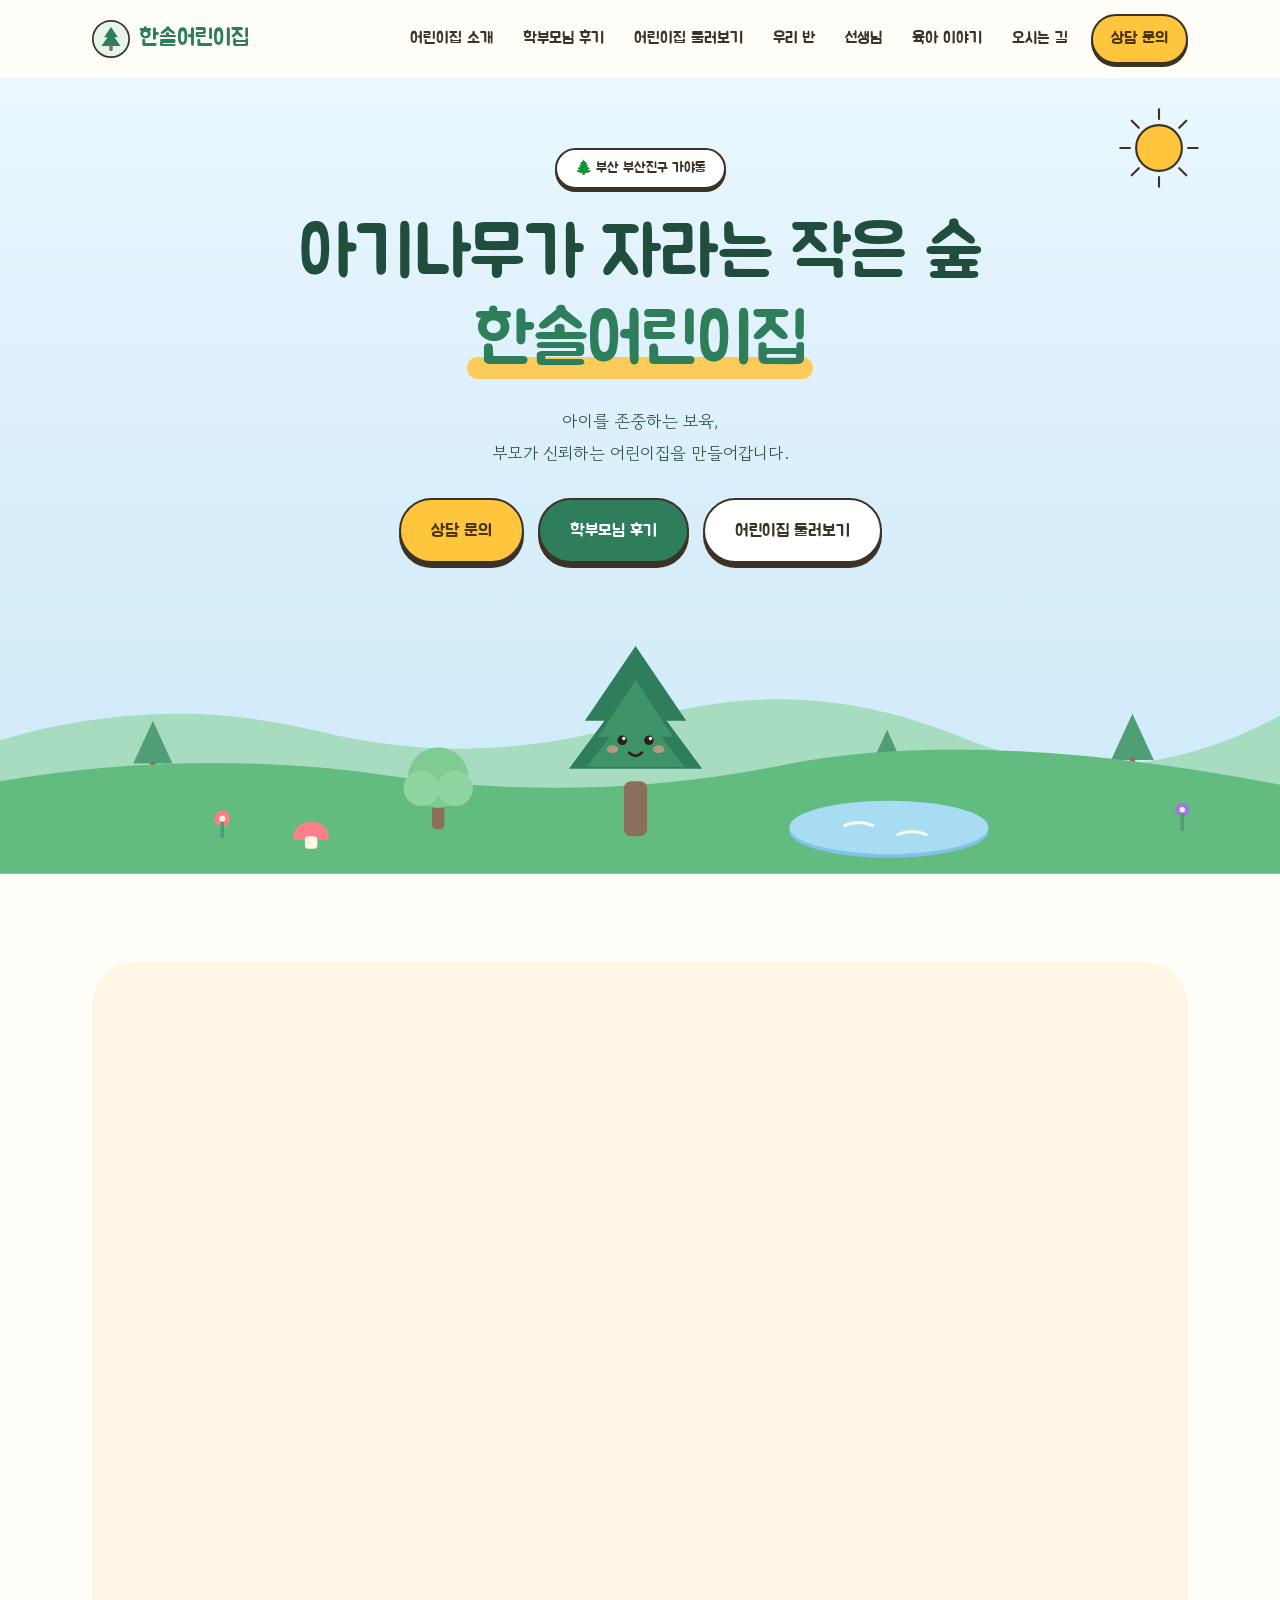
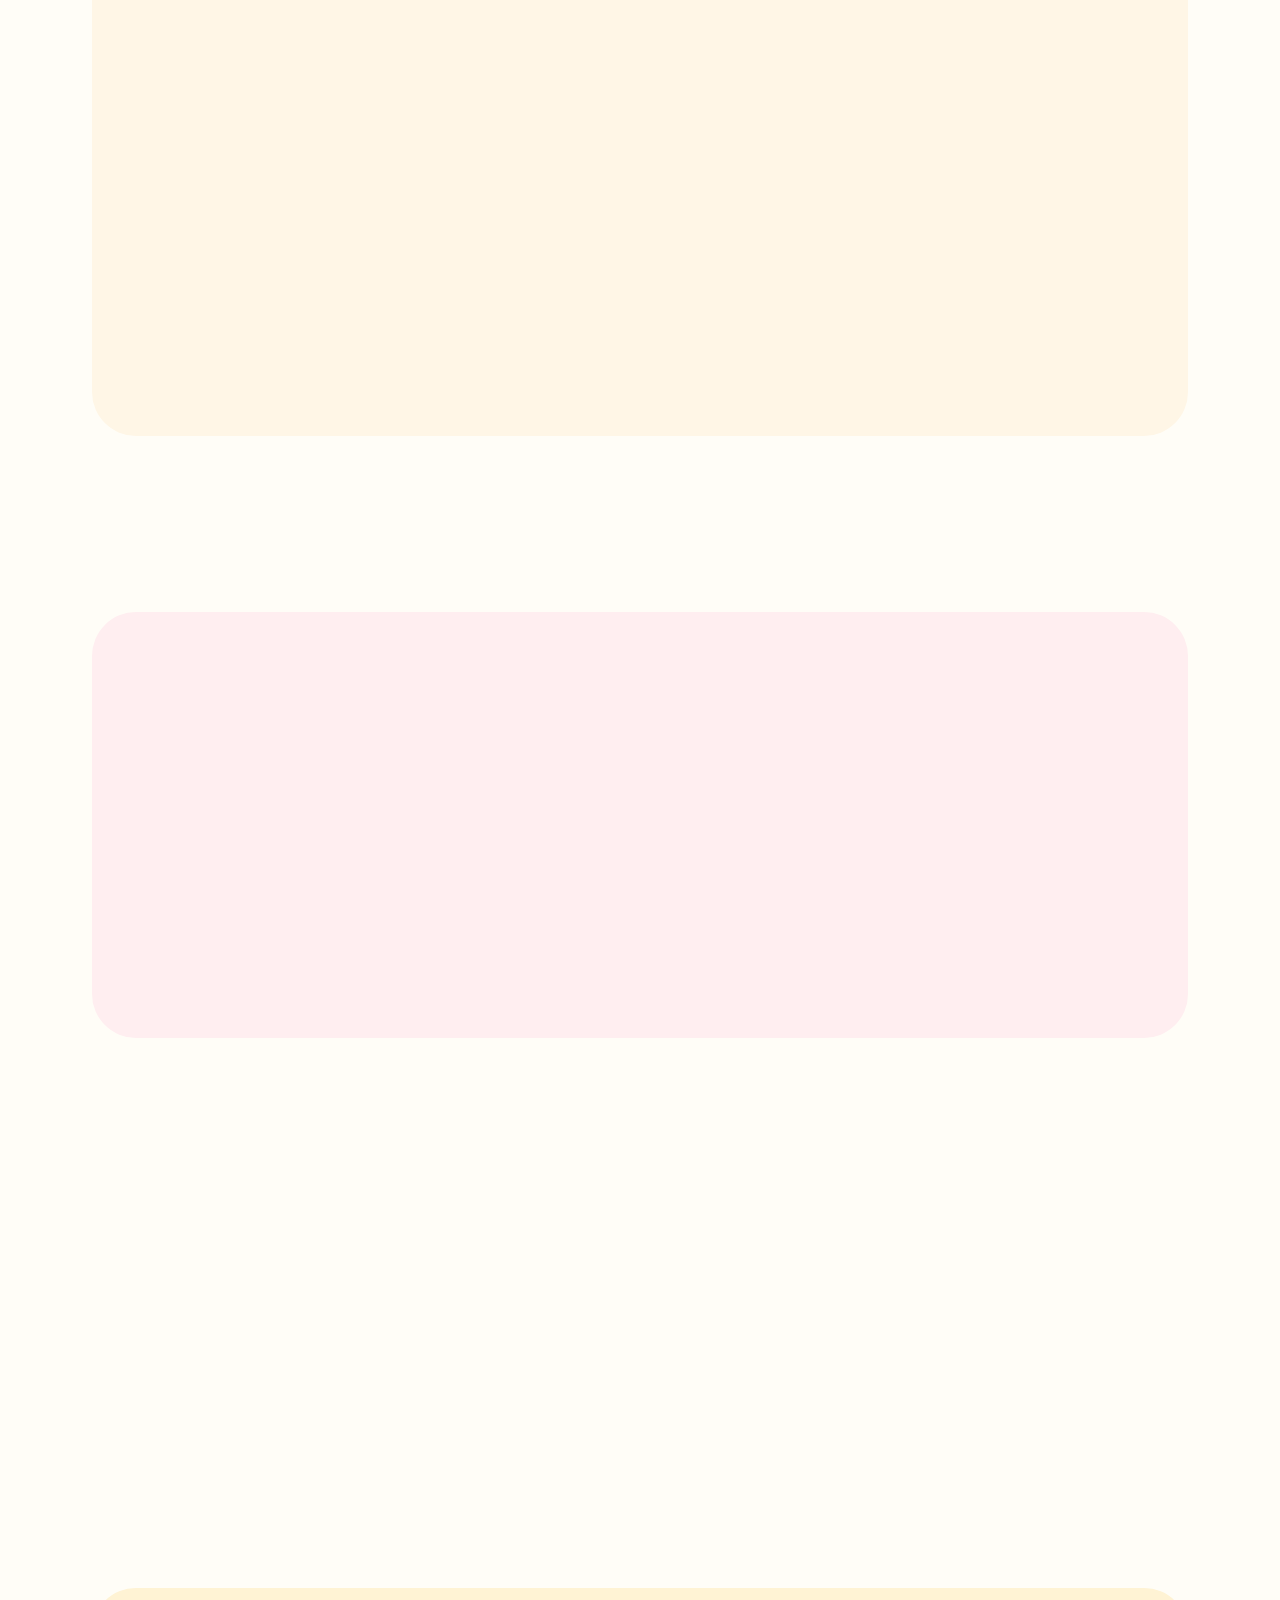
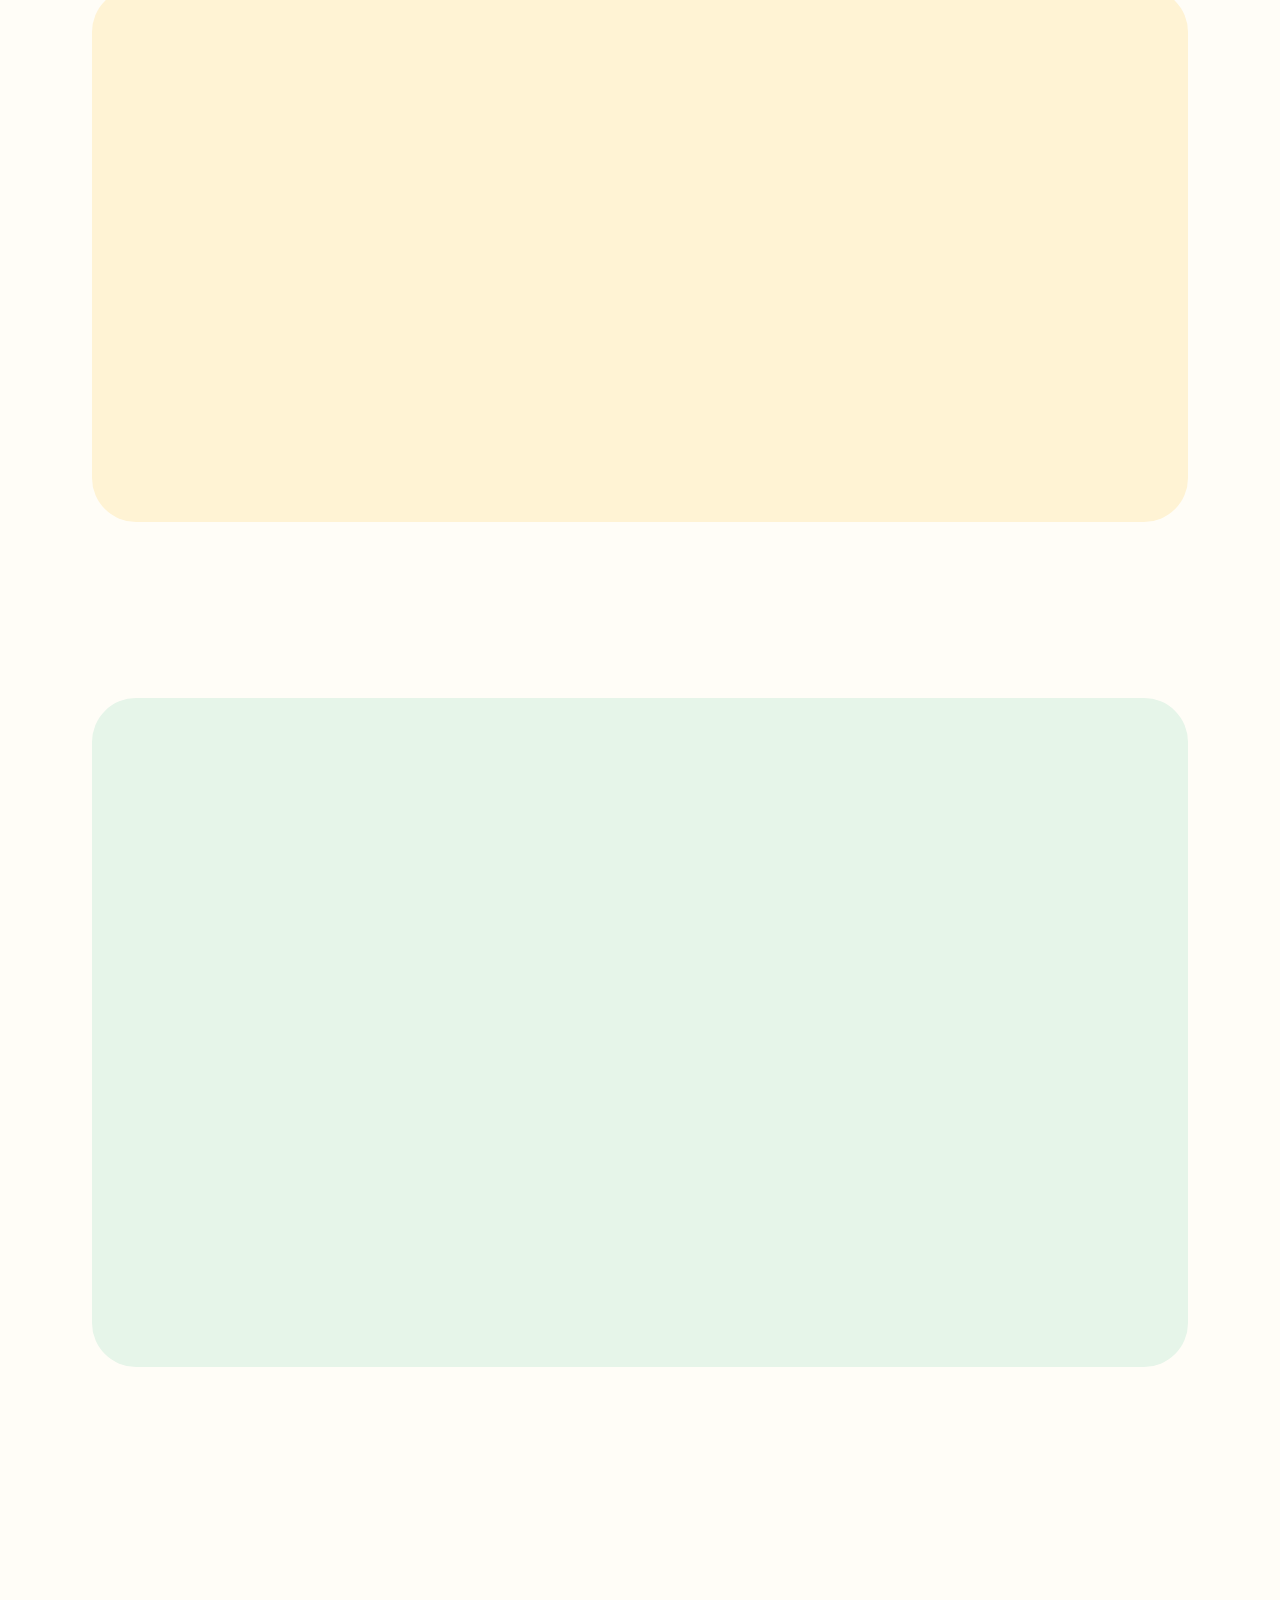
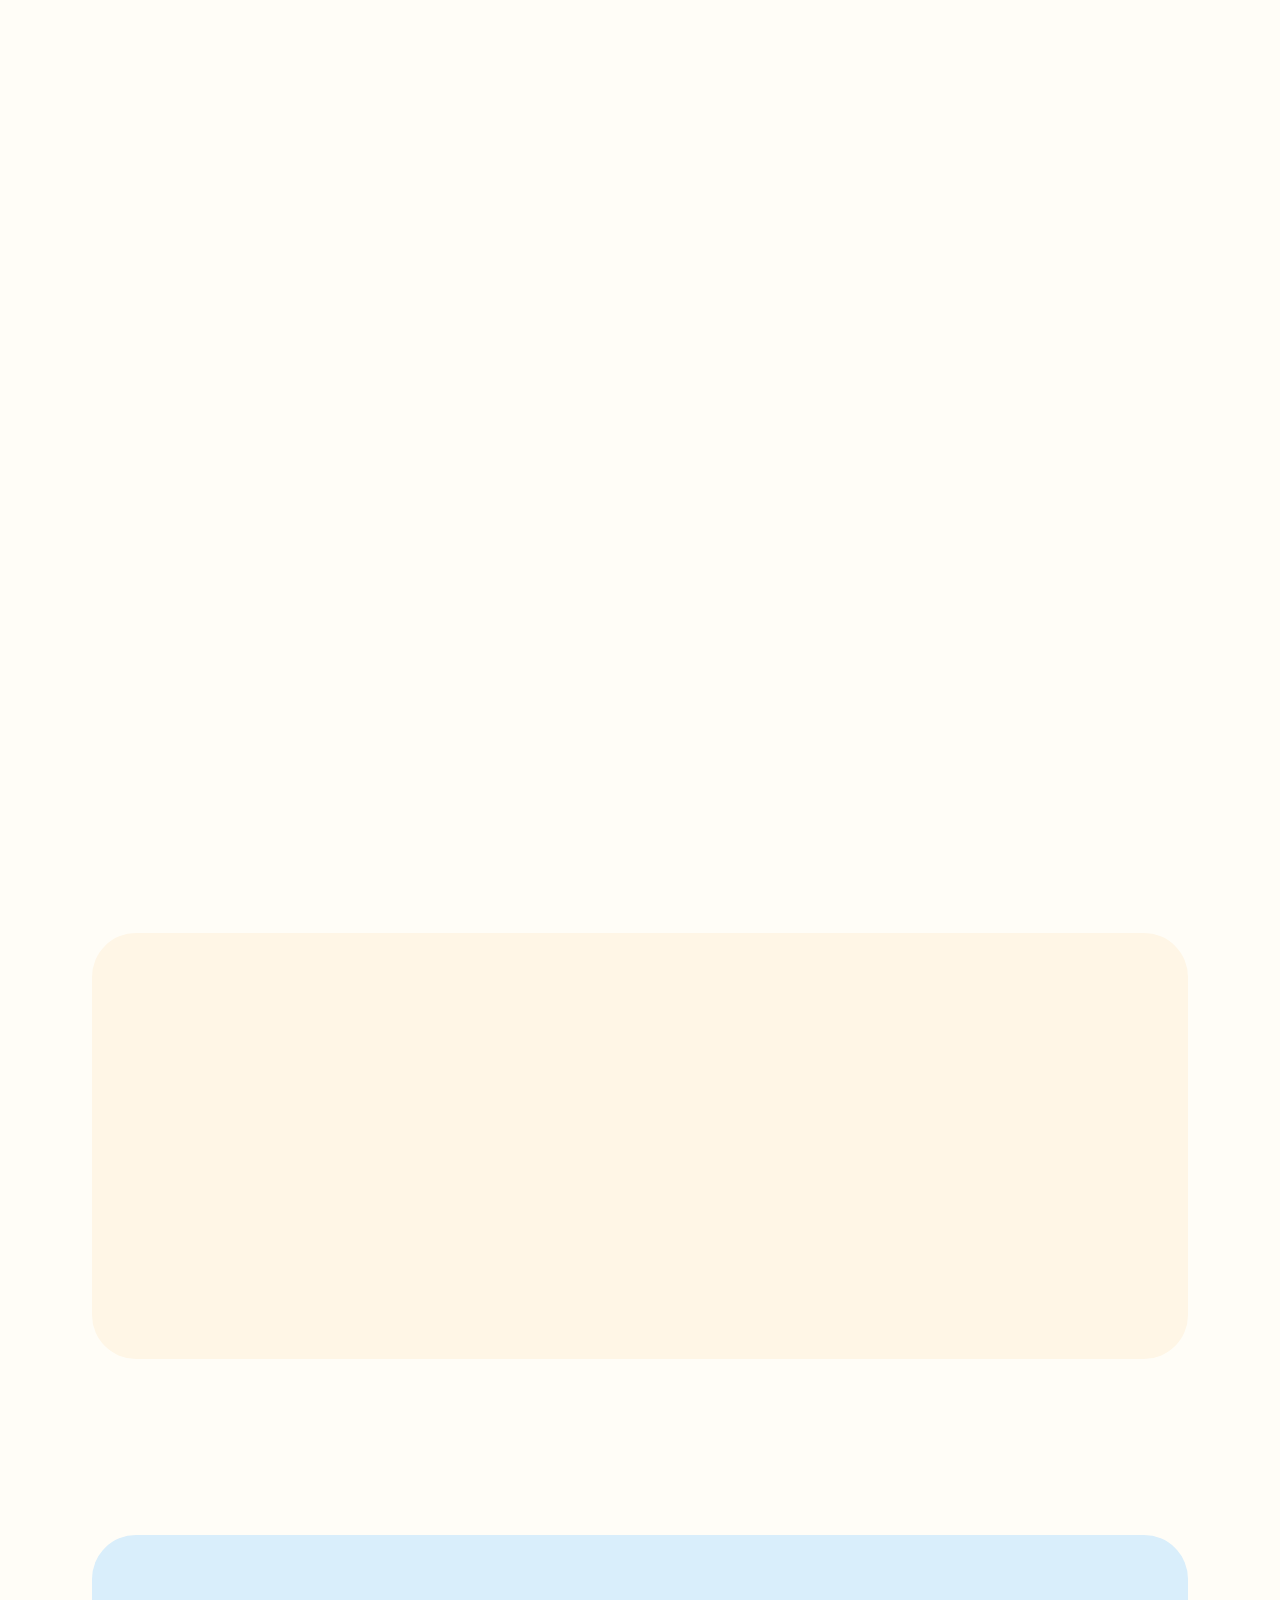
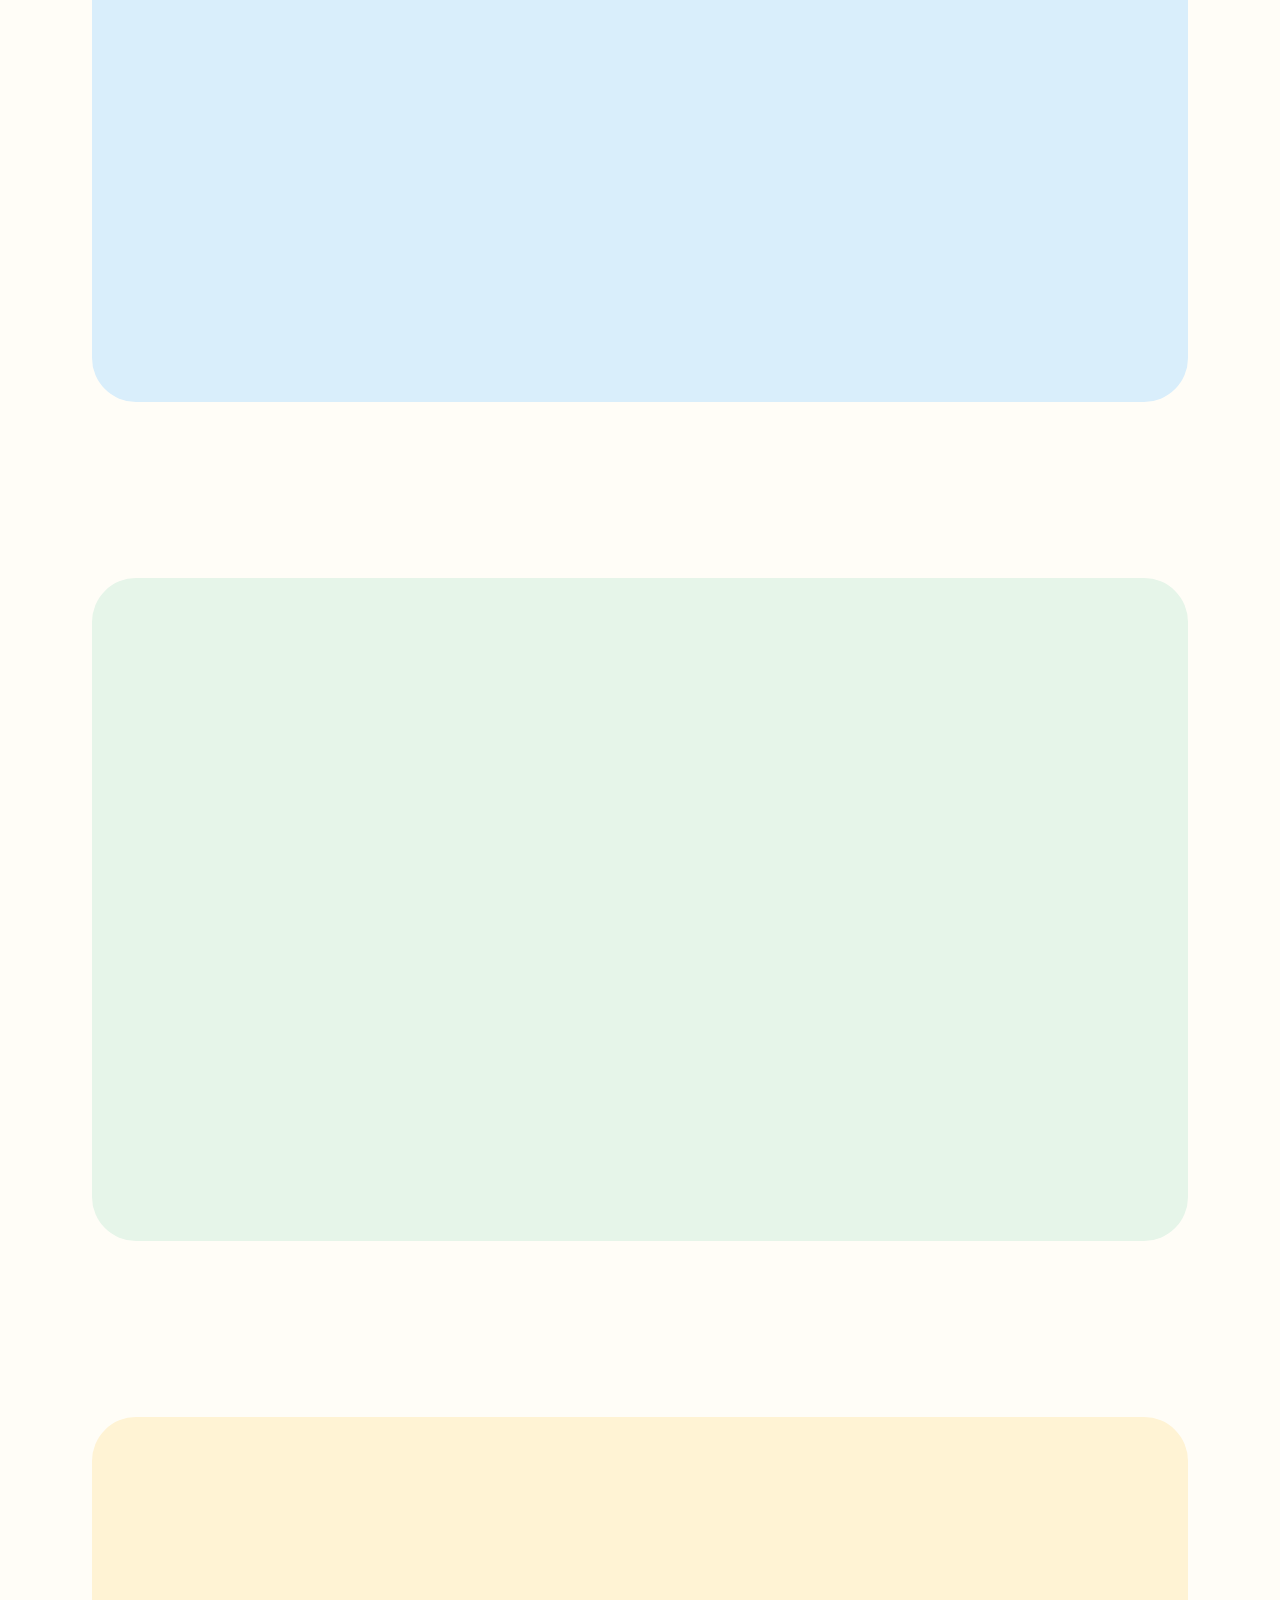
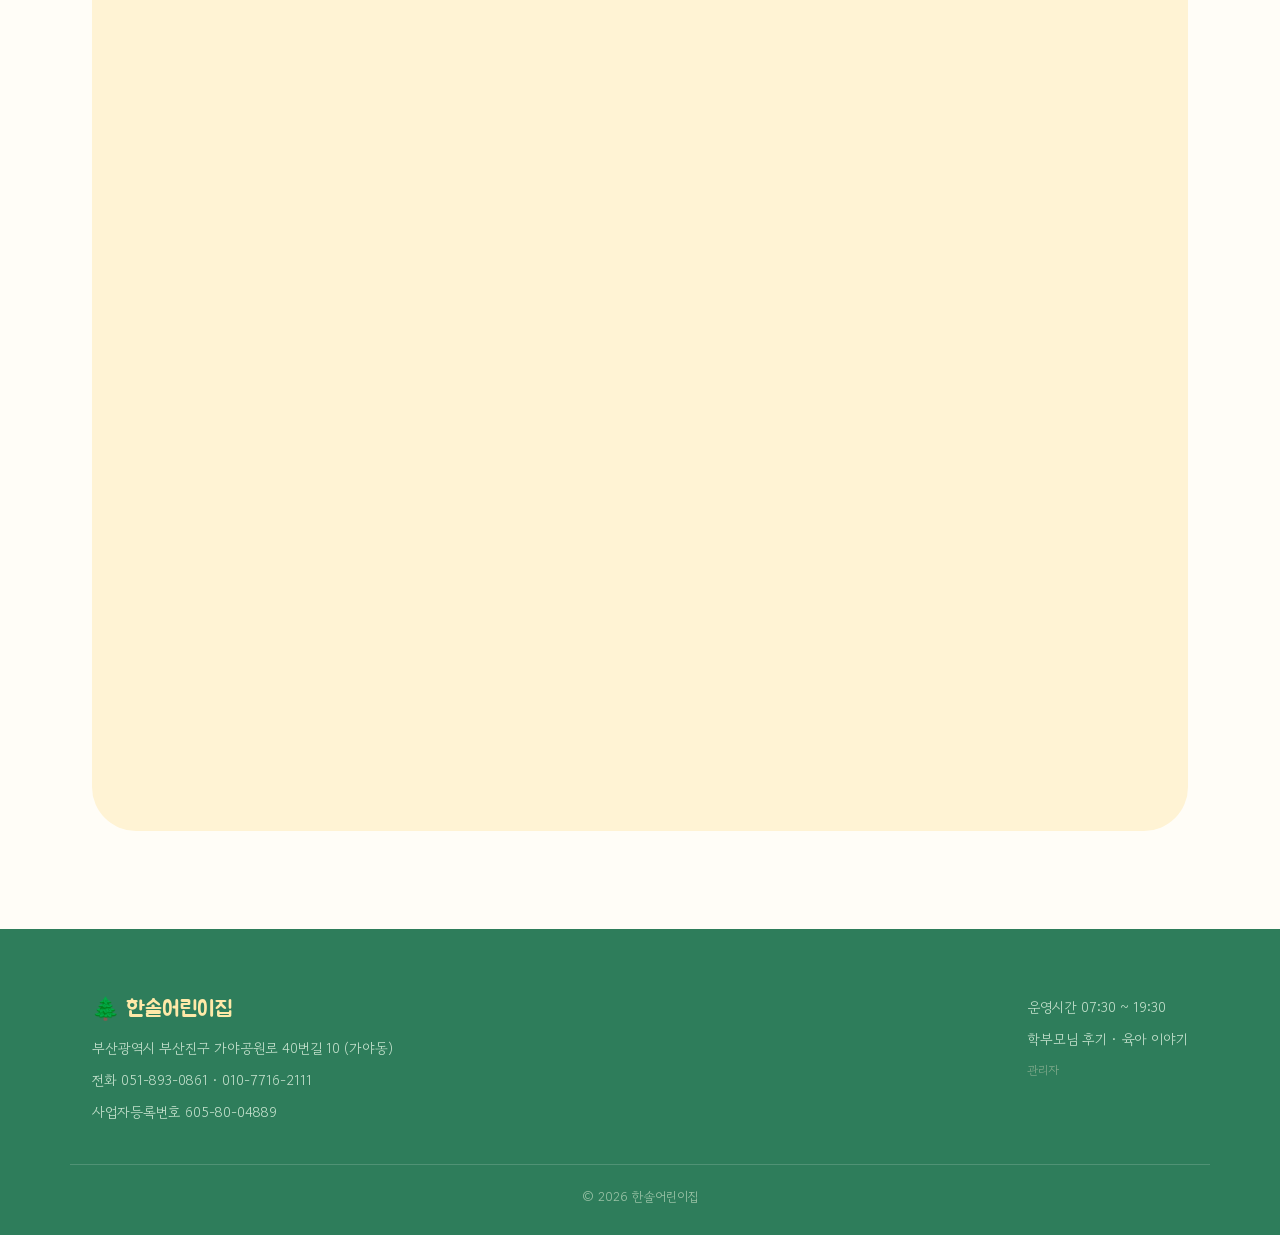
==== commit 124e67ec: "Add files via upload" ====
--- a/index.html
+++ b/index.html
@@ -576,7 +576,6 @@
   <button class="lb-close" id="lbClose" aria-label="닫기">✕</button>
   <button class="lb-nav lb-prev" id="lbPrev" aria-label="이전 사진">‹</button>
   <button class="lb-nav lb-next" id="lbNext" aria-label="다음 사진">›</button>
-  <span class="lb-loading" id="lbLoading">사진 불러오는 중…</span>
   <figure>
     <img id="lbImg" src="" alt="">
     <figcaption id="lbCap"></figcaption>
--- a/style.css
+++ b/style.css
@@ -692,6 +692,14 @@
 .day-folder.active.f-sky{background:var(--sky);}
 .day-folder.active.f-sun{background:var(--sun-light);}
 
+.pager{display:flex;align-items:center;gap:12px;}
+.pg-btn{
+  width:42px;height:42px;border-radius:50%;
+  border:2px solid var(--ink);background:var(--sun);
+  cursor:pointer;font-size:21px;line-height:1;padding:0;
+  display:flex;align-items:center;justify-content:center;
+  box-shadow:0 3px 0 var(--ink);
+}
 .pg-btn:hover{transform:translateY(-2px);box-shadow:0 5px 0 var(--ink);}
 .pg-btn:active{transform:translateY(2px);box-shadow:0 1px 0 var(--ink);}
 .pg-now{font-family:'Jua',sans-serif;font-size:15px;color:var(--ink-soft);min-width:48px;text-align:center;}
@@ -700,7 +708,8 @@
   .day-folders{grid-template-columns:1fr;gap:12px;}
   .day-folder{flex-direction:row;justify-content:flex-start;gap:18px;padding:18px 20px;}
   .day-folder svg{width:64px;height:52px;flex:none;}
-  
+}
+
 /* ============================================================
    달력 표시 강화
    ============================================================ */
@@ -856,3 +865,94 @@
 .call.n{background:#03C75A;}
 .call.n h3{display:flex;align-items:center;gap:9px;}
 .call.n .num{font-size:21px;}
+
+/* ============================================================
+   사진 확대 창 (복구)
+   ============================================================ */
+.lightbox{
+  position:fixed;
+  top:0; right:0; bottom:0; left:0;
+  z-index:200;
+  background:rgba(28,22,16,.94);
+  display:flex;
+  align-items:center;
+  justify-content:center;
+  padding:20px;
+  visibility:hidden;
+  opacity:0;
+}
+.lightbox.open{visibility:visible;opacity:1;}
+
+.lightbox figure{
+  margin:0;
+  max-width:1000px;
+  width:100%;
+  display:flex;
+  flex-direction:column;
+  align-items:center;
+  gap:14px;
+}
+.lightbox img{
+  max-width:100%;
+  max-height:74vh;
+  width:auto;
+  height:auto;
+  display:block;
+  border-radius:16px;
+  border:3px solid #fff;
+  object-fit:contain;
+  background:#fff;
+}
+.lightbox figcaption{
+  font-family:'Jua',sans-serif;
+  color:#fff;
+  font-size:17px;
+  text-align:center;
+}
+
+.lb-close{
+  position:absolute;
+  top:16px; right:16px;
+  width:46px; height:46px;
+  border-radius:50%;
+  background:#fff;
+  border:2px solid var(--ink);
+  cursor:pointer;
+  font-size:20px;
+  line-height:1;
+  display:flex;
+  align-items:center;
+  justify-content:center;
+  padding:0;
+}
+.lb-close:hover{background:var(--berry);color:#fff;}
+
+.lb-nav{
+  position:absolute;
+  top:50%;
+  transform:translateY(-50%);
+  width:50px; height:50px;
+  border-radius:50%;
+  background:#fff;
+  border:2px solid var(--ink);
+  cursor:pointer;
+  font-size:24px;
+  line-height:1;
+  display:flex;
+  align-items:center;
+  justify-content:center;
+  padding:0;
+}
+.lb-prev{left:14px;}
+.lb-next{right:14px;}
+.lb-nav:hover{background:var(--sun);}
+
+@media (max-width:720px){
+  .lightbox{padding:12px;}
+  .lightbox img{max-height:66vh;border-width:2px;}
+  .lightbox figcaption{font-size:15px;}
+  .lb-close{width:38px;height:38px;font-size:17px;top:10px;right:10px;}
+  .lb-nav{width:40px;height:40px;font-size:20px;}
+  .lb-prev{left:6px;}
+  .lb-next{right:6px;}
+}
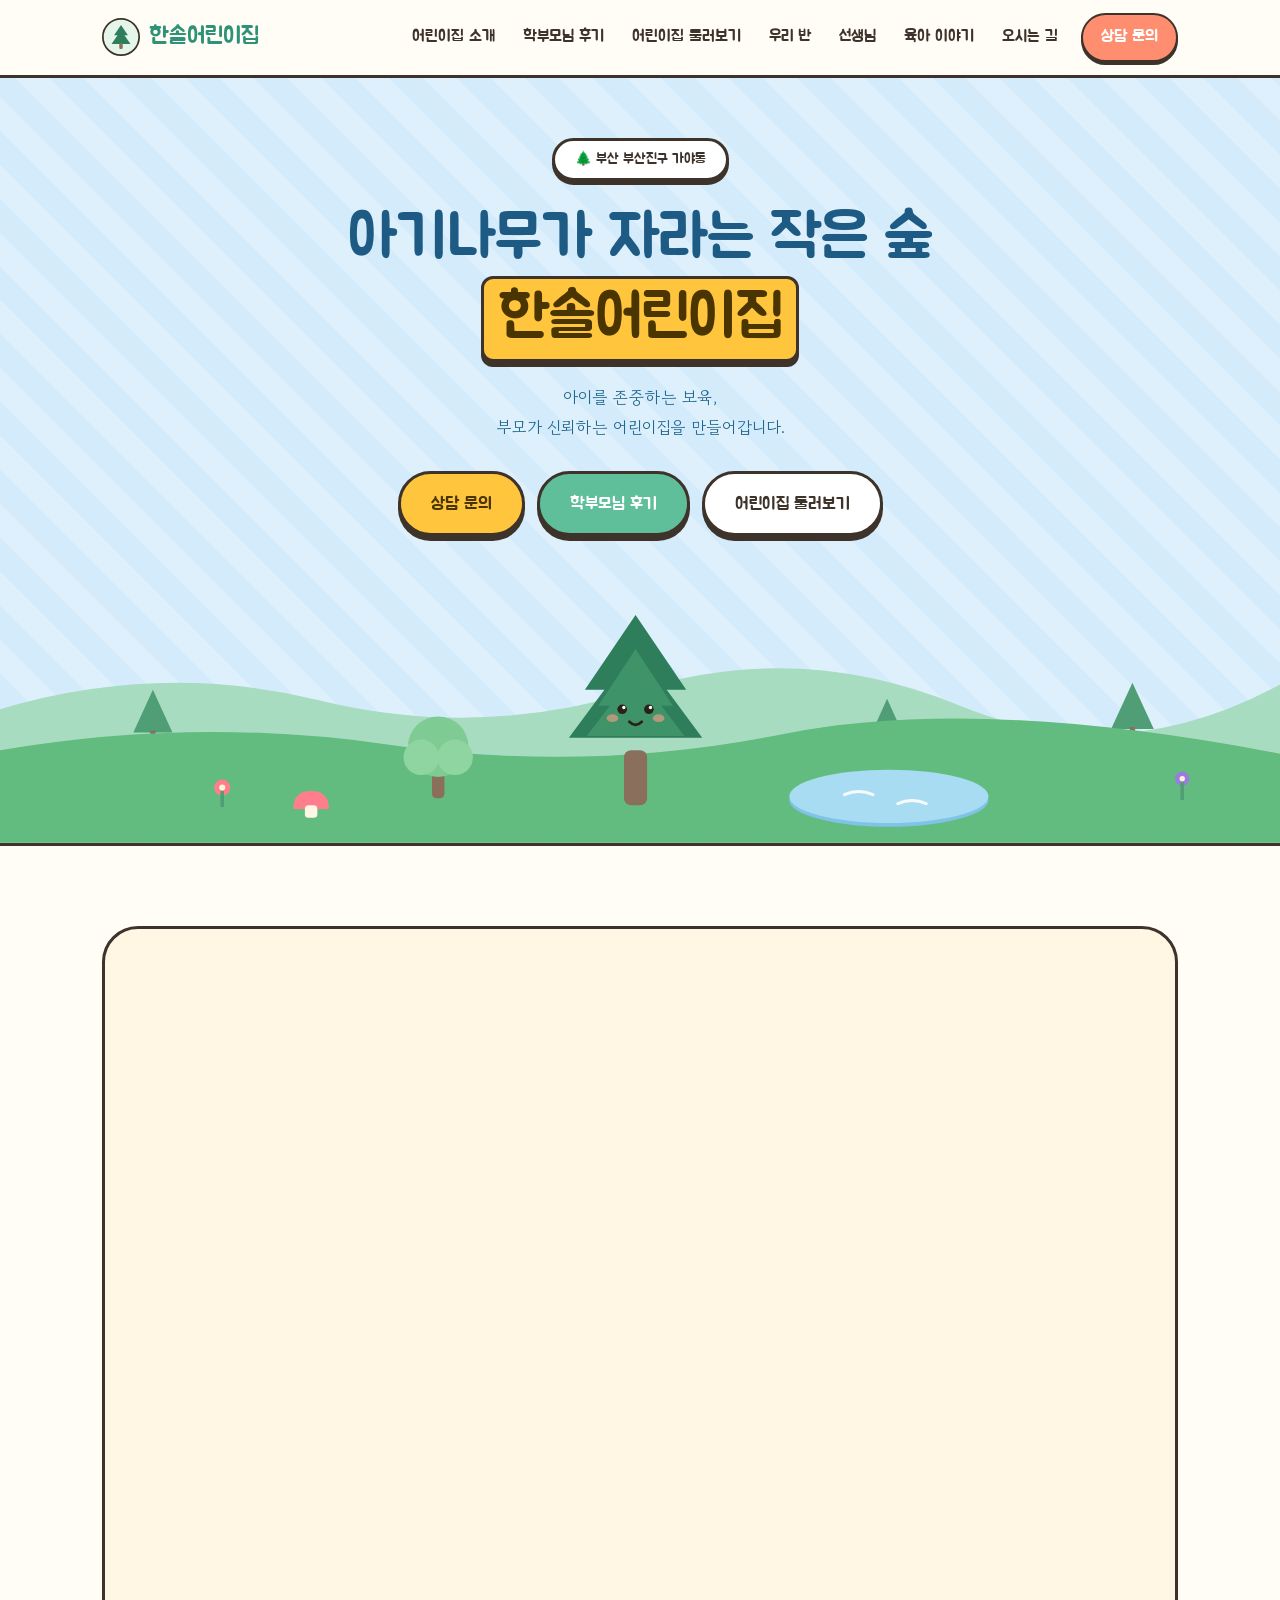
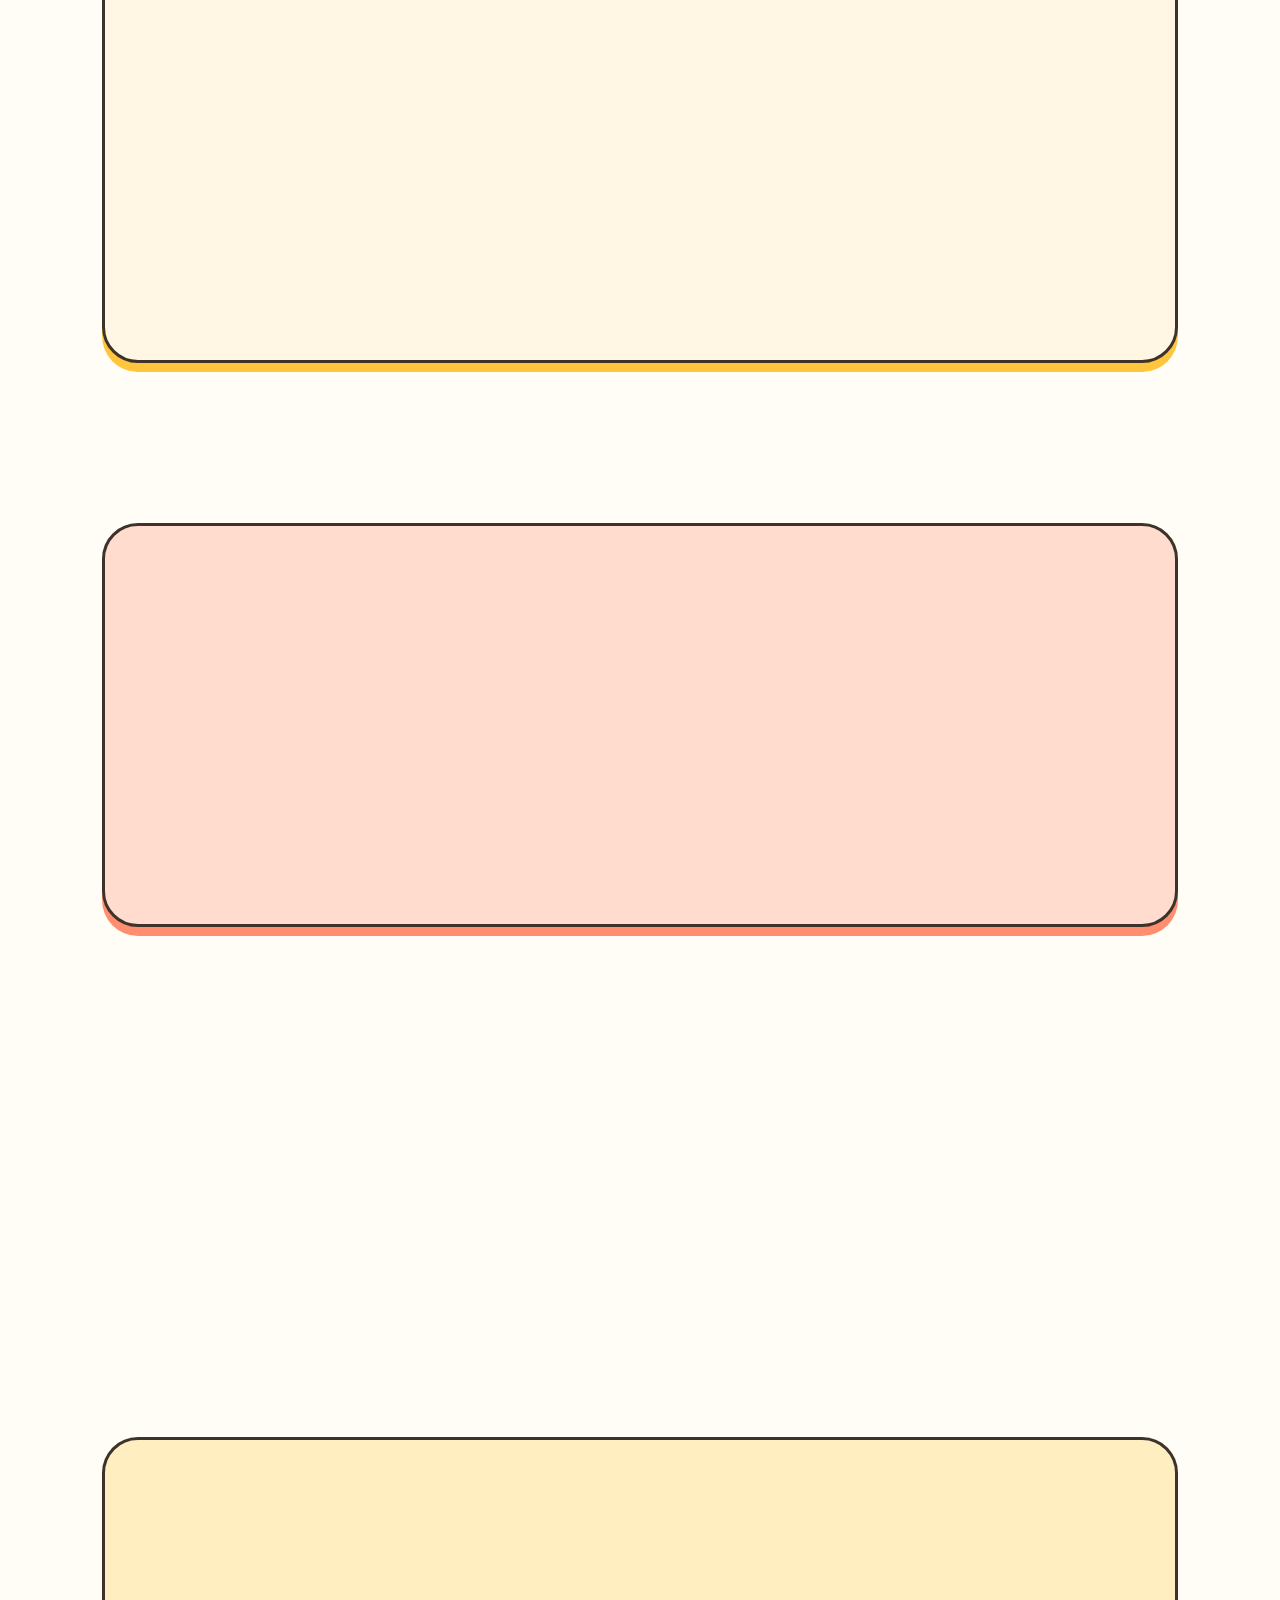
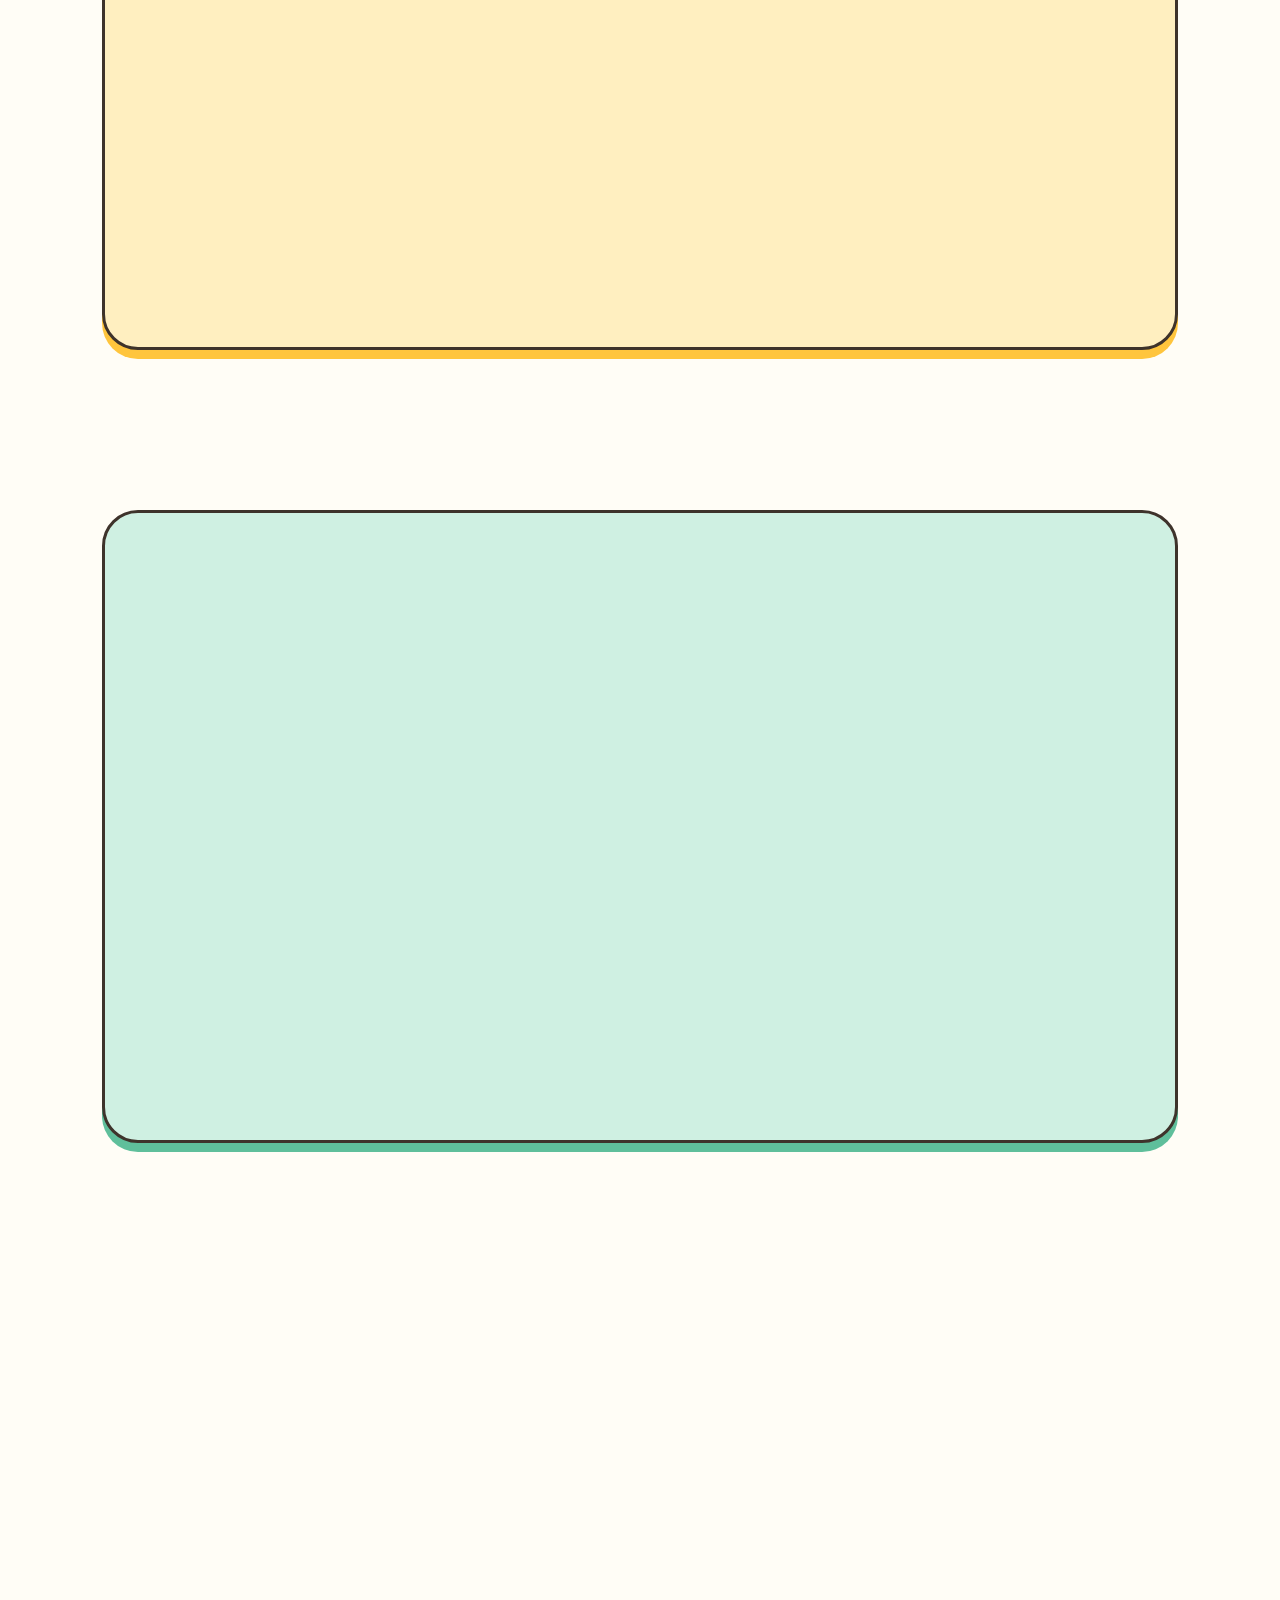
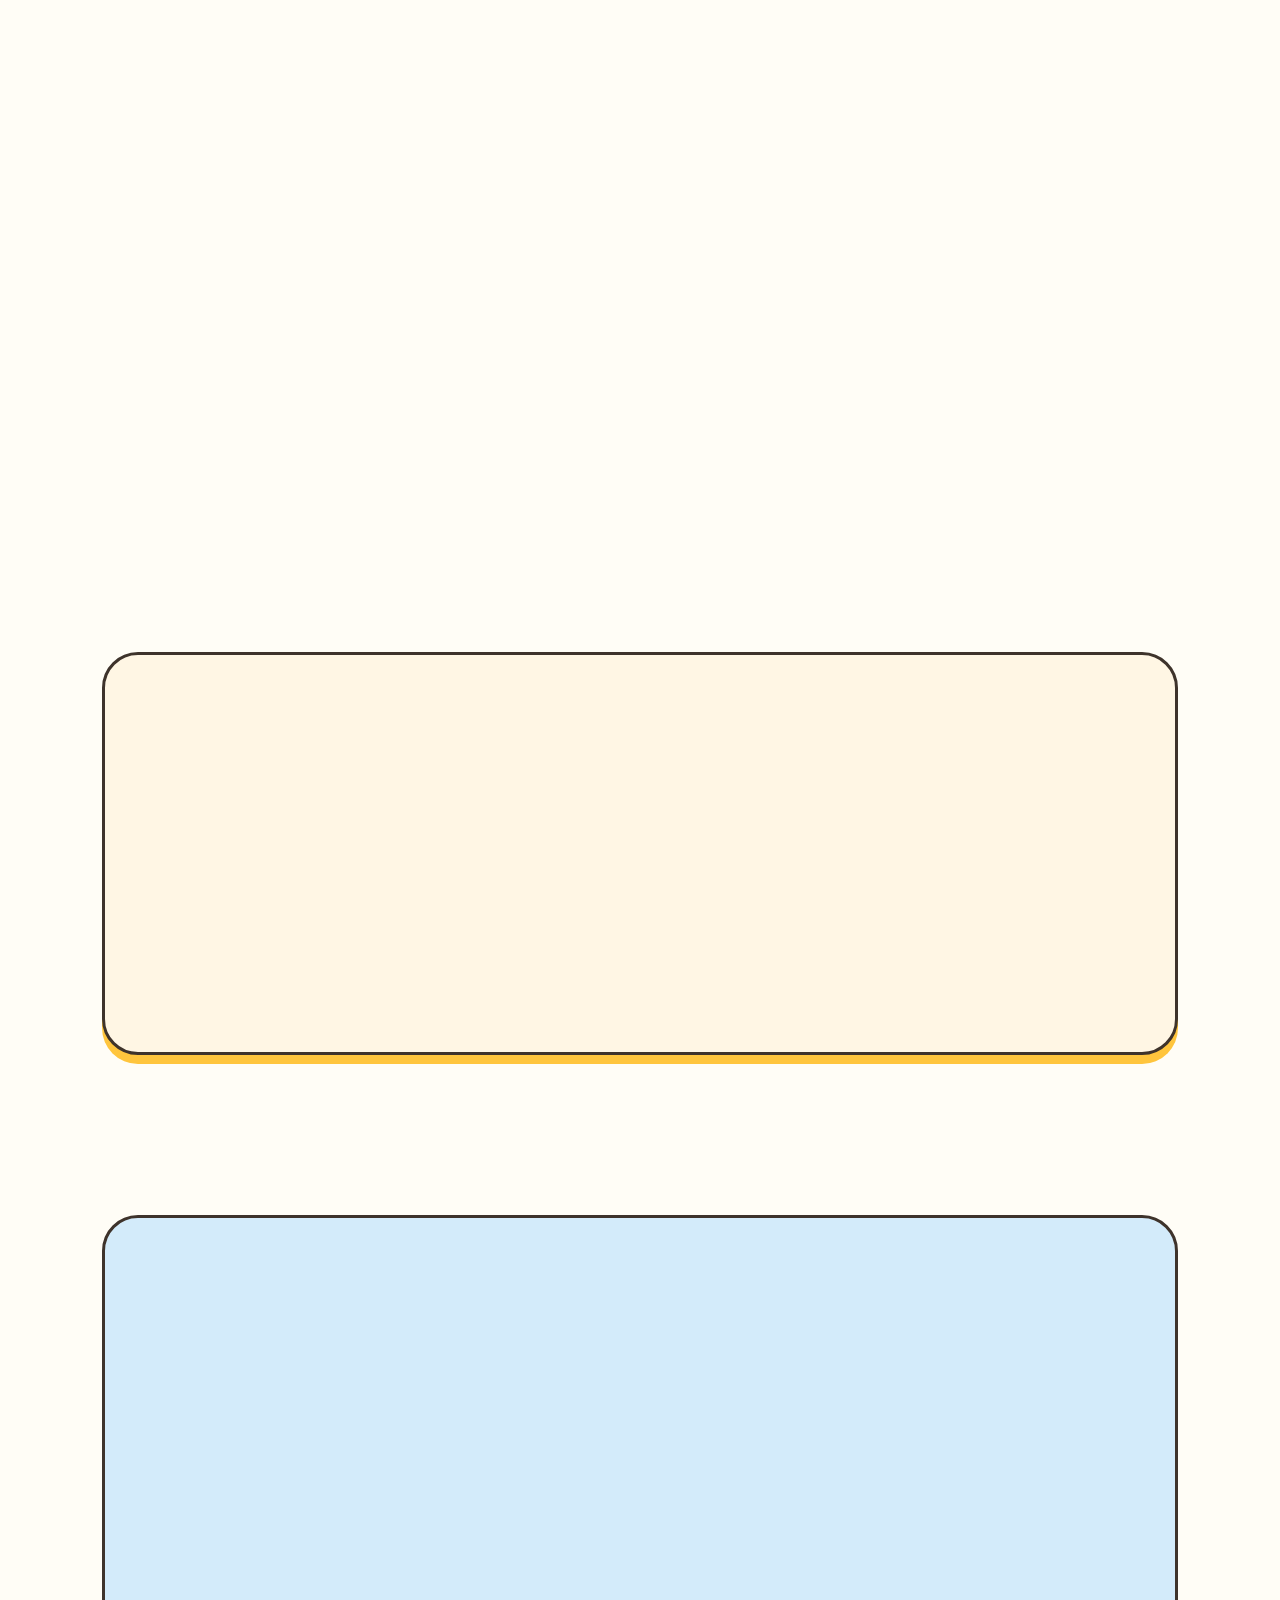
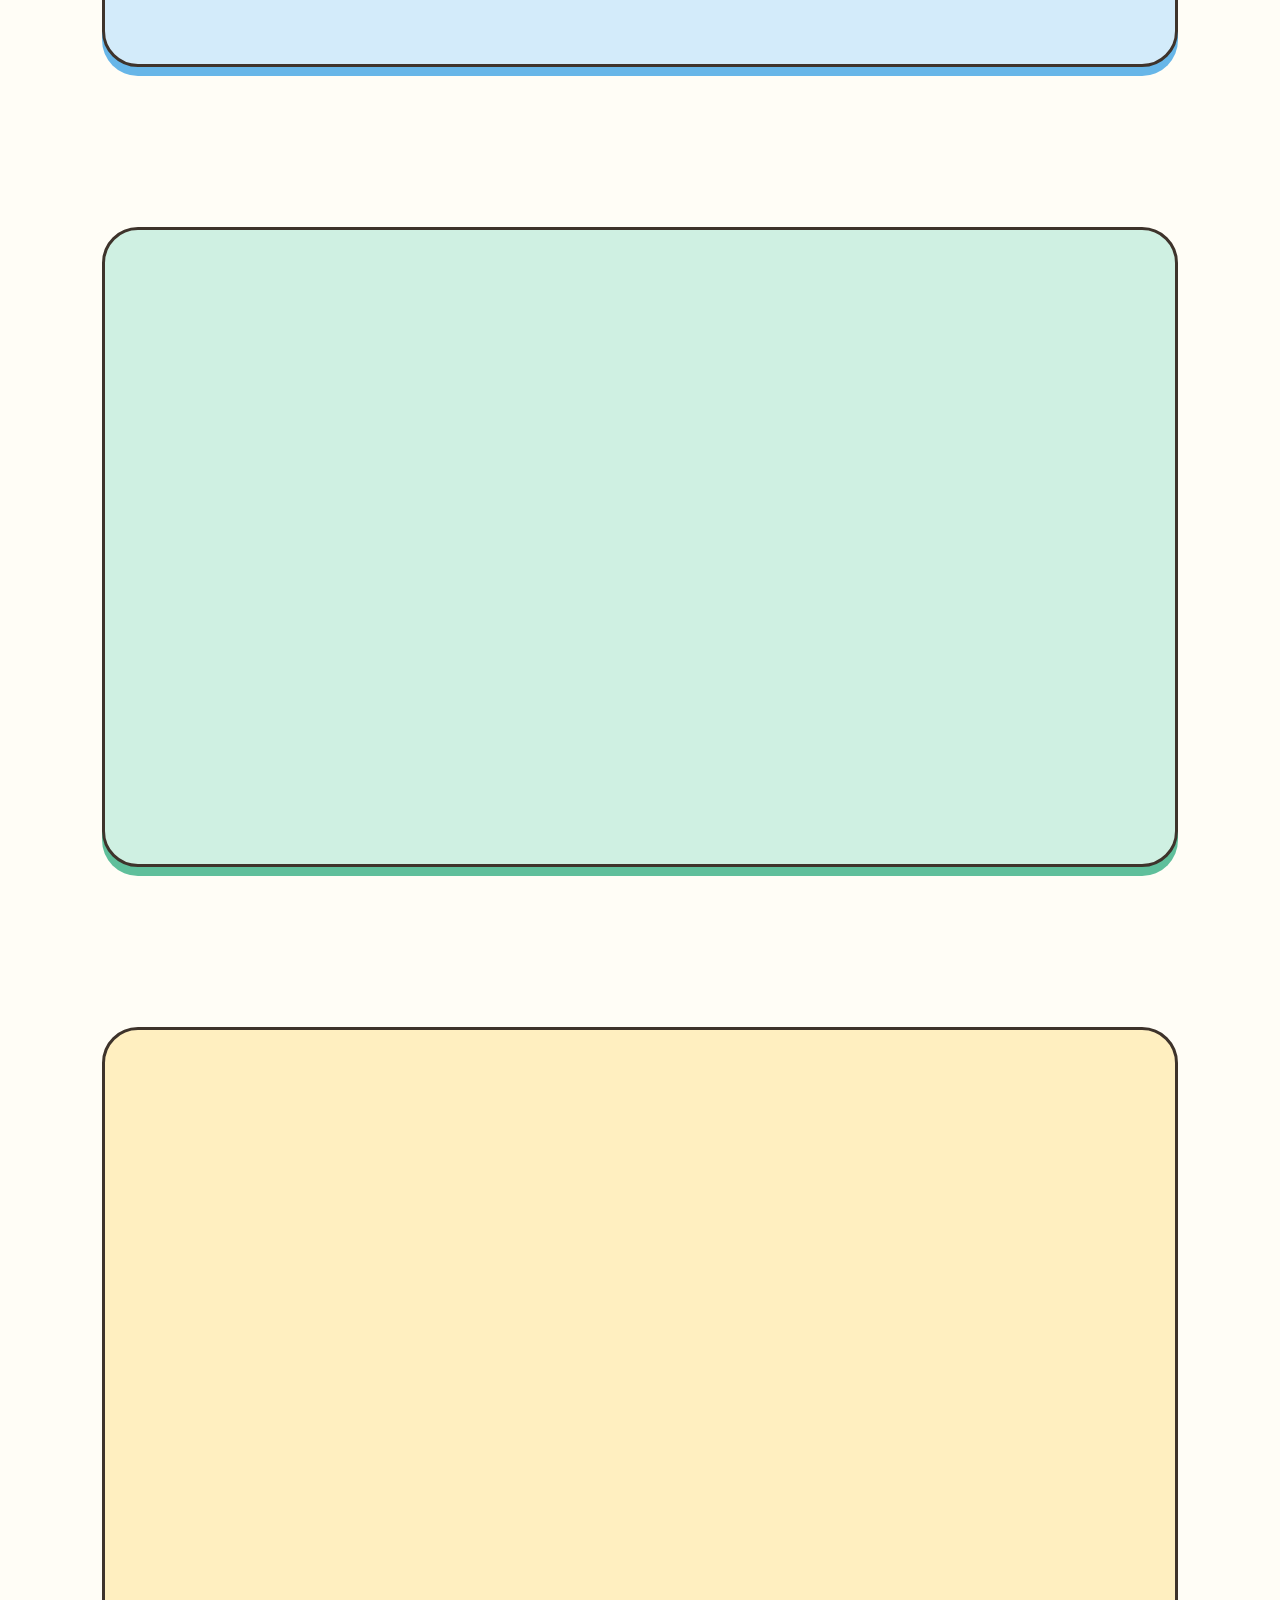
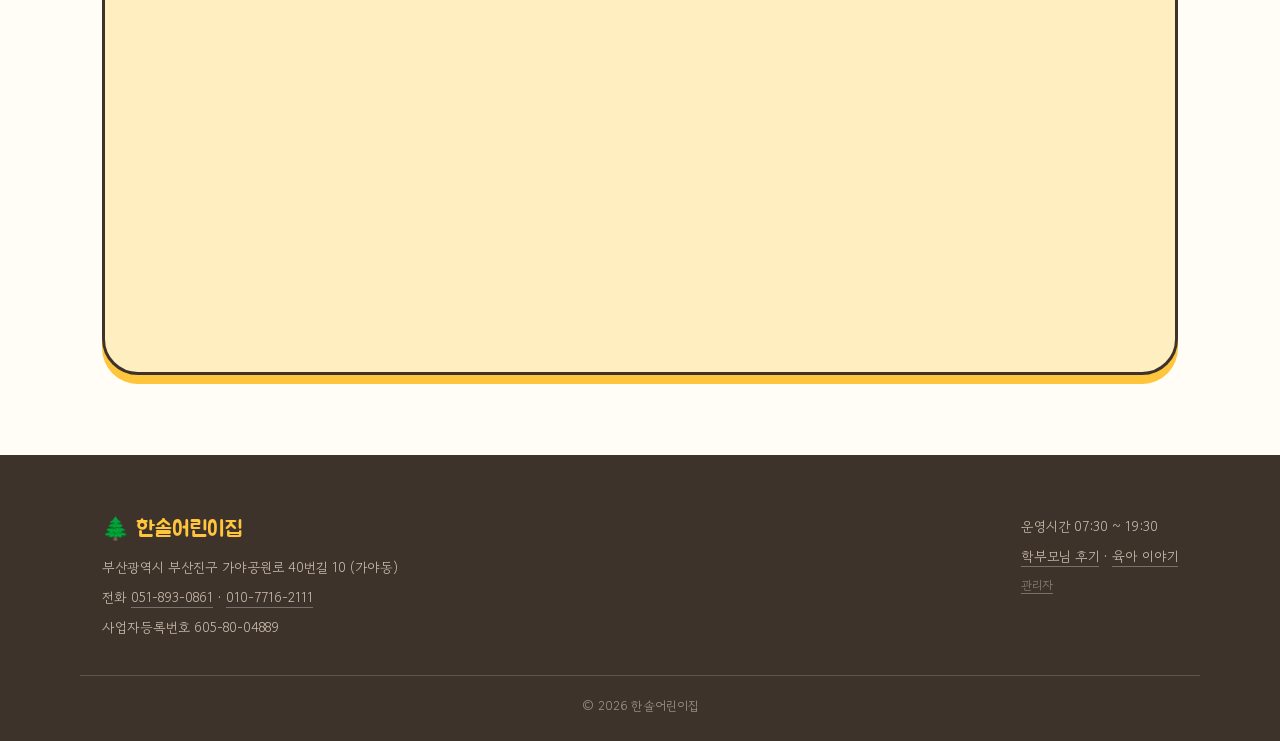
==== commit 2ee97b44: "Add files via upload" ====
--- a/index.html
+++ b/index.html
@@ -3,14 +3,14 @@
 <head>
 <meta charset="UTF-8">
 <meta name="viewport" content="width=device-width, initial-scale=1.0">
-<title>한솔어린이집 | 부산 부산진구 가야동 어린이집</title>
-<meta name="description" content="아이를 존중하는 보육, 부모가 신뢰하는 어린이집 · 부산 부산진구 가야동 어린이집">
+<title>가야동 한솔어린이집 | 부산진구 어린이집</title>
+<meta name="description" content="아이를 존중하는 보육, 부모가 신뢰하는 한솔어린이집 · 부산진구 가야동">
 <meta name="keywords" content="가야동 어린이집, 부산진구 어린이집, 부산 어린이집, 가야동 영아반, 한솔어린이집">
 <link rel="canonical" href="https://hansol-one.vercel.app/">
 <meta property="og:type" content="website">
 <meta property="og:site_name" content="한솔어린이집">
-<meta property="og:title" content="한솔어린이집 | 부산 부산진구 가야동 어린이집">
-<meta property="og:description" content="아이를 존중하는 보육, 부모가 신뢰하는 어린이집 · 부산 부산진구 가야동 어린이집">
+<meta property="og:title" content="가야동 한솔어린이집 | 부산진구 어린이집">
+<meta property="og:description" content="아이를 존중하는 보육, 부모가 신뢰하는 한솔어린이집 · 부산진구 가야동">
 <meta property="og:url" content="https://hansol-one.vercel.app/">
 <meta property="og:image" content="https://bxfobslxjrkuturlihbt.supabase.co/storage/v1/object/public/photos/1787028825944-az6fdlqd09q.jpg">
 <meta property="og:locale" content="ko_KR">
@@ -22,6 +22,25 @@
 "address":{"@type":"PostalAddress","streetAddress":"가야공원로 40번길 10","addressLocality":"부산진구","addressRegion":"부산광역시","addressCountry":"KR"},
 "telephone":"+82-51-893-0861","openingHours":"Mo-Fr 07:30-19:30"}
 </script>
+<link rel="icon" href="/favicon.ico" sizes="any">
+<link rel="icon" type="image/png" sizes="32x32" href="/favicon-32.png">
+<link rel="icon" type="image/png" sizes="16x16" href="/favicon-16.png">
+<link rel="apple-touch-icon" sizes="180x180" href="/apple-touch-icon.png">
+<link rel="manifest" href="/site.webmanifest">
+<meta name="application-name" content="한솔어린이집">
+<meta name="apple-mobile-web-app-title" content="한솔어린이집">
+<meta name="theme-color" content="#FFC53D">
+
+<script type="application/ld+json">
+{
+  "@context": "https://schema.org",
+  "@type": "WebSite",
+  "name": "한솔어린이집",
+  "alternateName": ["가야동 한솔어린이집", "부산진구 한솔어린이집"],
+  "url": "https://hansol-one.vercel.app/"
+}
+</script>
+
 <link rel="preconnect" href="https://fonts.googleapis.com">
 <link rel="preconnect" href="https://fonts.gstatic.com" crossorigin>
 <link href="https://fonts.googleapis.com/css2?family=Jua&family=Gaegu:wght@400;700&family=Gowun+Dodum&display=swap" rel="stylesheet">
--- a/style.css
+++ b/style.css
@@ -1,159 +1,112 @@
 /* ============================================================
-   한솔어린이집 — 그림책 숲
-   아기나무 · 산새소리 · 맑은샘물, 세 반 이름이 이룬 숲을
-   한 권의 그림책처럼 펼치는 구성
-   ============================================================ */
-
+   한솔어린이집 — 알록달록 크레용
+   크림 바탕 · 색색 테두리 · 톡 떨어지는 그림자 (스티커북 느낌)
+   ============================================================ */
 :root{
-  --paper:      #FFFDF7;
-  --paper-warm: #FFF6E6;
-  --sky:        #D9EEFB;
-  --sky-deep:   #7FC3E8;
-  --leaf:       #63BC7F;
-  --leaf-light: #E6F5E9;
-  --pine:       #2E7D5B;
-  --sun:        #FFC53D;
-  --sun-light:  #FFF3D4;
-  --berry:      #FF7E8E;
-  --berry-light:#FFEEF0;
-  --plum:       #9B7BE0;
-  --ink:        #3D3226;
-  --ink-soft:   #7A6A58;
-  --line:       rgba(61,50,38,0.12);
-
-  --r-lg: 34px;
-  --r-md: 22px;
-  --r-sm: 14px;
-
-  --shadow-sticker: 0 6px 0 rgba(61,50,38,0.10);
-  --shadow-lift:    0 14px 30px rgba(61,50,38,0.14);
+  --paper:#FFFDF6;
+  --paper-warm:#FFF6E4;
+
+  --mint:#CFF0E2;   --mint-line:#5FBF9B;  --mint-deep:#2E9276;
+  --peach:#FFDCCE;  --peach-line:#FF8E71; --peach-deep:#E9633F;
+  --butter:#FFEFC0; --butter-line:#FFC53D;--butter-deep:#D89A11;
+  --sky:#D3EBFA;    --sky-line:#67B6E8;   --sky-deep:#2E86C4;
+  --lilac:#E4DAFA;  --lilac-line:#9C82E0; --lilac-deep:#6F51C4;
+
+  --ink:#3E332B;
+  --ink-soft:#7E7166;
+  --line:rgba(62,51,43,.14);
+
+  --r-lg:30px;
+  --r-md:24px;
+  --r-sm:16px;
 }
 
 *{box-sizing:border-box;}
 html{scroll-behavior:smooth;}
 body{
-  margin:0;
-  background:var(--paper);
-  color:var(--ink);
+  margin:0;background:var(--paper);color:var(--ink);
   font-family:'Gowun Dodum','Noto Sans KR',sans-serif;
-  line-height:1.85;
-  font-size:16.5px;
-  -webkit-font-smoothing:antialiased;
-  overflow-x:hidden;
-}
-h1,h2,h3,h4,.display{font-family:'Jua','Gowun Dodum',sans-serif;font-weight:400;letter-spacing:-0.01em;}
-.hand{font-family:'Gaegu','Jua',cursive;}
+  line-height:1.85;font-size:16.5px;
+  -webkit-font-smoothing:antialiased;overflow-x:hidden;
+}
+h1,h2,h3,h4{font-family:'Jua','Gowun Dodum',sans-serif;font-weight:400;letter-spacing:-.01em;margin:0;}
 a{color:inherit;text-decoration:none;}
 img,svg{display:block;max-width:100%;}
 button{font-family:inherit;}
-
-.wrap{max-width:1140px;margin:0 auto;padding:0 22px;}
-
-:focus-visible{outline:3px solid var(--pine);outline-offset:3px;border-radius:6px;}
-
-/* ---------- 섹션 : 그림책의 한 장 ---------- */
-.scene{padding:88px 0;position:relative;}
-.scene-inner{
-  border-radius:44px;
-  padding:64px 40px;
-  position:relative;
-  overflow:hidden;
-}
-.tint-sky   .scene-inner{background:var(--sky);}
-.tint-leaf  .scene-inner{background:var(--leaf-light);}
-.tint-sun   .scene-inner{background:var(--sun-light);}
-.tint-berry .scene-inner{background:var(--berry-light);}
-.tint-warm  .scene-inner{background:var(--paper-warm);}
+.wrap{max-width:1120px;margin:0 auto;padding:0 22px;}
+:focus-visible{outline:3px solid var(--mint-line);outline-offset:3px;border-radius:6px;}
+
+/* ---------- 섹션 ---------- */
+.scene{padding:80px 0;position:relative;}
+.scene-inner{border-radius:36px;padding:56px 38px;border:3px solid var(--ink);}
+.tint-leaf  .scene-inner{background:var(--mint);box-shadow:0 9px 0 var(--mint-line);}
+.tint-berry .scene-inner{background:var(--peach);box-shadow:0 9px 0 var(--peach-line);}
+.tint-sun   .scene-inner{background:var(--butter);box-shadow:0 9px 0 var(--butter-line);}
+.tint-sky   .scene-inner{background:var(--sky);box-shadow:0 9px 0 var(--sky-line);}
+.tint-warm  .scene-inner{background:var(--paper-warm);box-shadow:0 9px 0 var(--butter-line);}
 
 .eyebrow{
-  display:inline-block;
-  font-family:'Jua',sans-serif;
-  font-size:14px;letter-spacing:.06em;
-  color:#fff;background:var(--pine);
-  padding:6px 16px;border-radius:100px;
-  margin-bottom:16px;
-}
-.eyebrow.sun{background:var(--sun);color:#5B4200;}
-.eyebrow.berry{background:var(--berry);}
-.eyebrow.plum{background:var(--plum);}
-.eyebrow.sky{background:var(--sky-deep);}
-
-.scene-head{max-width:620px;margin-bottom:46px;}
-.scene-head h2{
-  font-size:clamp(28px,4.6vw,44px);
-  margin:0 0 12px;line-height:1.3;
-}
-.scene-head p{margin:0;color:var(--ink-soft);font-size:16px;}
-
-/* ---------- 스티커 카드 ---------- */
-.sticker{
-  background:#fff;
-  border:2px solid var(--ink);
-  border-radius:var(--r-md);
-  box-shadow:var(--shadow-sticker);
-  transition:transform .28s cubic-bezier(.34,1.4,.5,1), box-shadow .28s;
-}
-.sticker:hover{transform:translateY(-6px) rotate(-.6deg);box-shadow:0 12px 0 rgba(61,50,38,0.10);}
+  display:inline-block;font-family:'Jua',sans-serif;font-size:13.5px;
+  padding:6px 18px;border-radius:100px;margin-bottom:14px;
+  border:2.5px solid var(--ink);background:var(--mint-line);color:#fff;
+}
+.eyebrow.berry{background:var(--peach-line);}
+.eyebrow.sun{background:var(--butter-line);color:#5B4200;}
+.eyebrow.sky{background:var(--sky-line);}
+.eyebrow.plum{background:var(--lilac-line);}
+
+.scene-head{max-width:620px;margin-bottom:42px;}
+.scene-head h2{font-size:clamp(28px,4.6vw,42px);line-height:1.3;margin-bottom:10px;}
+.scene-head p{margin:0;color:var(--ink-soft);font-size:15.5px;}
 
 /* ---------- 버튼 ---------- */
 .btn{
   display:inline-flex;align-items:center;justify-content:center;gap:8px;
-  font-family:'Jua',sans-serif;font-size:17px;
-  padding:15px 30px;border-radius:100px;border:2px solid var(--ink);
-  cursor:pointer;transition:transform .16s, box-shadow .16s;
-  box-shadow:0 5px 0 var(--ink);
-}
+  font-family:'Jua',sans-serif;font-size:17px;padding:14px 30px;
+  border-radius:100px;border:3px solid var(--ink);cursor:pointer;
+  box-shadow:0 5px 0 var(--ink);transition:transform .15s,box-shadow .15s;
+}
+.btn:hover{transform:translateY(-2px);box-shadow:0 7px 0 var(--ink);}
 .btn:active{transform:translateY(4px);box-shadow:0 1px 0 var(--ink);}
-.btn-sun{background:var(--sun);color:#4A3400;}
-.btn-pine{background:var(--pine);color:#fff;}
+.btn-sun{background:var(--butter-line);color:#4A3400;}
+.btn-pine{background:var(--mint-line);color:#fff;}
 .btn-white{background:#fff;color:var(--ink);}
-.btn:hover{transform:translateY(-2px);box-shadow:0 7px 0 var(--ink);}
-.btn:active:hover{transform:translateY(4px);box-shadow:0 1px 0 var(--ink);}
+.btn-naver{background:#03C75A;color:#fff;}
+.n-mark{
+  display:inline-flex;align-items:center;justify-content:center;
+  width:22px;height:22px;border-radius:5px;background:#fff;color:#03C75A;
+  font-family:'Jua',sans-serif;font-size:15px;line-height:1;border:2px solid var(--ink);
+}
+.call.n .n-mark,.btn-naver .n-mark{background:#fff;color:#03C75A;}
 
 /* ============================================================
    헤더
    ============================================================ */
-header{
-  position:sticky;top:0;z-index:80;
-  background:var(--paper);
-  transition:box-shadow .3s, padding .3s;
-}
-header.stuck{box-shadow:0 4px 20px rgba(61,50,38,0.10);}
-.nav-bar{
-  display:flex;align-items:center;justify-content:space-between;gap:16px;
-  max-width:1140px;margin:0 auto;padding:14px 22px;
-}
+header{position:sticky;top:0;z-index:80;background:var(--paper);border-bottom:3px solid var(--ink);}
+header.stuck{box-shadow:0 4px 14px rgba(62,51,43,.12);}
+.nav-bar{display:flex;align-items:center;justify-content:space-between;gap:16px;
+  max-width:1120px;margin:0 auto;padding:13px 22px;}
 .logo{display:flex;align-items:center;gap:9px;}
 .logo-mark{width:38px;height:38px;flex:none;}
-.logo-text{font-family:'Jua',sans-serif;font-size:23px;color:var(--pine);}
-.nav{display:flex;align-items:center;gap:4px;}
-.nav a{
-  font-family:'Jua',sans-serif;font-size:16px;
-  padding:8px 13px;border-radius:100px;color:var(--ink);
-  transition:background .2s,color .2s;
-}
-.nav a:hover{background:var(--sun-light);color:var(--pine);}
-.nav .nav-cta{
-  background:var(--sun);color:#4A3400;margin-left:6px;
-  border:2px solid var(--ink);box-shadow:0 3px 0 var(--ink);
-  padding:8px 18px;
-}
-.nav .nav-cta:hover{background:var(--sun);transform:translateY(-1px);box-shadow:0 4px 0 var(--ink);}
+.logo-text{font-family:'Jua',sans-serif;font-size:23px;color:var(--mint-deep);}
+.nav{display:flex;align-items:center;gap:2px;}
+.nav a{font-family:'Jua',sans-serif;font-size:15.5px;padding:8px 13px;border-radius:100px;color:var(--ink);}
+.nav a:hover{background:var(--butter);}
+.nav a.on{background:var(--butter-line);color:#4A3400;}
+.nav .nav-cta{background:var(--peach-line);color:#fff;border:2.5px solid var(--ink);
+  box-shadow:0 3px 0 var(--ink);margin-left:8px;padding:8px 18px;}
+.nav .nav-cta:hover{background:var(--peach-line);transform:translateY(-1px);box-shadow:0 4px 0 var(--ink);}
 .menu-btn{display:none;background:none;border:none;cursor:pointer;padding:8px;}
-.menu-btn span{display:block;width:26px;height:3px;background:var(--ink);margin:5px 0;border-radius:3px;transition:transform .3s,opacity .3s;}
+.menu-btn span{display:block;width:26px;height:3px;background:var(--ink);margin:5px 0;border-radius:3px;
+  transition:transform .3s,opacity .3s;}
 .menu-btn.open span:nth-child(1){transform:translateY(8px) rotate(45deg);}
 .menu-btn.open span:nth-child(2){opacity:0;}
 .menu-btn.open span:nth-child(3){transform:translateY(-8px) rotate(-45deg);}
-
 @media (max-width:1000px){
-  .nav{
-    position:fixed;top:66px;left:0;right:0;
-    flex-direction:column;align-items:stretch;gap:0;
-    background:var(--paper);padding:10px 22px 24px;
-    border-bottom:3px solid var(--ink);
+  .nav{position:fixed;top:66px;left:0;right:0;flex-direction:column;align-items:stretch;gap:0;
+    background:var(--paper);padding:10px 22px 24px;border-bottom:3px solid var(--ink);
     transform:translateY(-130%);opacity:0;pointer-events:none;
-    transition:transform .35s cubic-bezier(.4,1.2,.5,1),opacity .3s;
-  }
+    transition:transform .3s,opacity .25s;}
   .nav.open{transform:translateY(0);opacity:1;pointer-events:auto;}
   .nav a{padding:14px 6px;border-bottom:1px dashed var(--line);border-radius:0;}
   .nav .nav-cta{margin:14px 0 0;text-align:center;justify-content:center;border-radius:100px;}
@@ -161,128 +114,62 @@
 }
 
 /* ============================================================
-   히어로 — 그림책 표지
-   ============================================================ */
-.hero{
-  position:relative;
-  padding:70px 0 0;
-  background:linear-gradient(180deg,#EAF7FE 0%, #D9EEFB 55%, #CFEAF7 100%);
-  overflow:hidden;
-}
+   히어로
+   ============================================================ */
+.hero{background:var(--sky);padding:60px 0 0;position:relative;overflow:hidden;
+  border-bottom:3px solid var(--ink);}
 .hero-copy{position:relative;z-index:3;text-align:center;max-width:760px;}
-.hero-tag{
-  display:inline-block;background:#fff;border:2px solid var(--ink);
-  border-radius:100px;padding:6px 18px;font-family:'Jua',sans-serif;
-  font-size:14px;box-shadow:0 3px 0 var(--ink);margin-bottom:22px;
-}
-.hero h1{
-  font-size:clamp(36px,7.4vw,70px);
-  line-height:1.24;margin:0 0 20px;color:#1F4E3C;
-}
-.hero h1 .pop{
-  display:inline-block;position:relative;color:var(--pine);
-}
-.hero h1 .pop::after{
-  content:'';position:absolute;left:-2%;right:-2%;bottom:.08em;height:.32em;
-  background:var(--sun);border-radius:100px;z-index:-1;opacity:.85;
-}
-.hero-sub{
-  margin:0 auto 30px;max-width:520px;
-  color:#2C5647;font-size:17px;
-}
-.hero-actions{display:flex;gap:14px;justify-content:center;flex-wrap:wrap;}
-
-/* 하늘 요소 */
-.sky-layer{position:absolute;inset:0;z-index:1;pointer-events:none;}
-.cloud{position:absolute;opacity:.95;}
-.cloud svg{width:100%;height:auto;}
-.c1{width:150px;top:10%;left:-170px;animation:drift 46s linear infinite;}
-.c2{width:110px;top:26%;left:-140px;animation:drift 62s linear infinite 8s;}
-.c3{width:190px;top:5%;left:-220px;animation:drift 78s linear infinite 22s;}
-@keyframes drift{to{transform:translateX(calc(100vw + 260px));}}
-
-.sun-badge{
-  position:absolute;top:26px;right:6%;width:88px;height:88px;
-  animation:sunspin 40s linear infinite;
-}
-@keyframes sunspin{to{transform:rotate(360deg);}}
-
-.bird{position:absolute;width:34px;top:22%;left:-60px;animation:fly 26s linear infinite;}
-.bird.b2{width:24px;top:33%;animation-duration:34s;animation-delay:11s;}
-@keyframes fly{
-  0%{transform:translate(0,0) rotate(-4deg);}
-  25%{transform:translate(28vw,-26px) rotate(4deg);}
-  50%{transform:translate(52vw,14px) rotate(-4deg);}
-  75%{transform:translate(78vw,-18px) rotate(4deg);}
-  100%{transform:translate(112vw,4px) rotate(0deg);}
-}
-.bird svg{animation:flap 1.1s ease-in-out infinite;}
-@keyframes flap{50%{transform:scaleY(.6);}}
-
-/* 지면 장면 */
-.hero-scene{position:relative;z-index:2;margin-top:44px;line-height:0;}
-.hero-scene svg{width:100%;height:auto;min-height:200px;}
-.hero.rest .cloud,
-.hero.rest .sun-badge,
-.hero.rest .bird,
-.hero.rest .bird svg,
-.hero.rest .sway,
-.hero.rest .sway-b,
-.hero.rest .bob{animation-play-state:paused;}
-
-.sway{transform-origin:50% 100%;animation:sway 6s ease-in-out infinite;}
-.sway-b{transform-origin:50% 100%;animation:sway 7.5s ease-in-out infinite .8s;}
-@keyframes sway{0%,100%{transform:rotate(-1.1deg);}50%{transform:rotate(1.1deg);}}
-
-.bob{animation:bob 3.4s ease-in-out infinite;}
-@keyframes bob{0%,100%{transform:translateY(0);}50%{transform:translateY(-9px);}}
-
-/* ============================================================
-   소개 — 원장 편지
-   ============================================================ */
-.intro-grid{display:grid;grid-template-columns:1.15fr .85fr;gap:38px;align-items:start;}
-.letter{
-  background:#fff;border:2px solid var(--ink);border-radius:var(--r-md);
-  box-shadow:var(--shadow-sticker);
-  padding:42px 38px 34px;position:relative;
-}
-.letter::before{
-  content:'';position:absolute;top:-13px;left:44px;
-  width:84px;height:26px;transform:rotate(-3deg);
-  background:rgba(255,197,61,.6);border:2px solid var(--ink);
-}
-.letter .motto{
-  font-family:'Gaegu',cursive;font-size:27px;line-height:1.5;
-  color:var(--pine);margin:0 0 22px;
-}
-.letter p{margin:0 0 16px;color:#4A3E31;}
-.letter .sign{
-  font-family:'Gaegu',cursive;font-size:24px;color:var(--pine);
-  text-align:right;margin:26px 0 0;
-}
-.cv{background:#fff;border:2px solid var(--ink);border-radius:var(--r-md);
-  box-shadow:var(--shadow-sticker);padding:30px 28px;}
-.cv h3{margin:0 0 16px;font-size:20px;display:flex;align-items:center;gap:8px;}
-.cv ul{list-style:none;margin:0;padding:0;display:flex;flex-direction:column;gap:12px;}
-.cv li{position:relative;padding-left:26px;font-size:15.5px;color:var(--ink-soft);line-height:1.7;}
-.cv li::before{
-  content:'';position:absolute;left:0;top:.62em;width:11px;height:11px;
-  border-radius:50%;background:var(--sun);border:2px solid var(--ink);
-}
-.values{display:grid;grid-template-columns:repeat(3,1fr);gap:20px;margin-top:34px;}
-.value{
-  background:#fff;border:2px solid var(--ink);border-radius:var(--r-md);
-  box-shadow:var(--shadow-sticker);padding:28px 22px;text-align:center;
-  transition:transform .28s cubic-bezier(.34,1.4,.5,1);
-}
-.value:hover{transform:translateY(-7px) rotate(-1deg);}
-.value .ico{width:64px;height:64px;margin:0 auto 14px;}
-.value h4{margin:0 0 6px;font-size:19px;}
+.hero-tag{display:inline-block;background:#fff;border:3px solid var(--ink);border-radius:100px;
+  padding:6px 20px;font-family:'Jua',sans-serif;font-size:13.5px;margin-bottom:20px;
+  box-shadow:0 4px 0 var(--ink);}
+.hero h1{font-size:clamp(32px,6.4vw,60px);line-height:1.26;margin-bottom:20px;color:#1D5B84;}
+.hero h1 .pop{display:inline-block;background:var(--butter-line);color:#4A3400;
+  padding:2px 14px;border-radius:12px;border:3px solid var(--ink);
+  box-shadow:0 5px 0 var(--ink);}
+.hero-sub{margin:0 auto 28px;max-width:500px;color:#20678F;font-size:16.5px;}
+.hero-actions{display:flex;gap:12px;justify-content:center;flex-wrap:wrap;}
+.sky-layer{position:absolute;inset:0;z-index:1;pointer-events:none;opacity:.32;
+  background:repeating-linear-gradient(45deg,transparent 0 24px,rgba(255,255,255,.75) 24px 48px);}
+.cloud,.bird,.sun-badge{display:none;}
+.hero-scene{position:relative;z-index:2;margin-top:40px;line-height:0;}
+.hero-scene svg{width:100%;height:auto;}
+.sway,.sway-b,.bob{animation:none;}
+
+/* ============================================================
+   소개
+   ============================================================ */
+.intro-grid{display:grid;grid-template-columns:1.15fr .85fr;gap:32px;align-items:start;}
+.letter{background:#fff;border:3px solid var(--peach-line);border-radius:var(--r-md);
+  box-shadow:0 7px 0 var(--peach-line);padding:38px 34px;position:relative;}
+.letter::before{content:'';position:absolute;top:-16px;left:38px;width:84px;height:26px;
+  background:var(--butter-line);border:3px solid var(--ink);transform:rotate(-3deg);}
+.letter .motto{font-family:'Gaegu',cursive;font-size:26px;line-height:1.5;
+  color:var(--mint-deep);margin:0 0 20px;}
+.letter p{margin:0 0 15px;color:#544940;}
+.letter .sign{font-family:'Gaegu',cursive;font-size:23px;color:var(--peach-deep);
+  text-align:right;margin:22px 0 0;}
+.cv{background:#fff;border:3px solid var(--mint-line);border-radius:var(--r-md);
+  box-shadow:0 7px 0 var(--mint-line);padding:28px 26px;}
+.cv h3{font-size:19px;margin-bottom:16px;}
+.cv ul{list-style:none;margin:0;padding:0;display:flex;flex-direction:column;gap:11px;}
+.cv li{position:relative;padding-left:26px;font-size:15px;color:var(--ink-soft);line-height:1.7;}
+.cv li::before{content:'';position:absolute;left:0;top:.6em;width:11px;height:11px;
+  border-radius:50%;background:var(--butter-line);border:2.5px solid var(--ink);}
+.values{display:grid;grid-template-columns:repeat(3,1fr);gap:20px;margin-top:30px;}
+.value{background:#fff;border:3px solid var(--ink);border-radius:var(--r-md);
+  padding:26px 20px;text-align:center;transition:transform .22s;}
+.value:nth-child(1){border-color:var(--mint-line);box-shadow:0 7px 0 var(--mint-line);}
+.value:nth-child(2){border-color:var(--peach-line);box-shadow:0 7px 0 var(--peach-line);}
+.value:nth-child(3){border-color:var(--sky-line);box-shadow:0 7px 0 var(--sky-line);}
+.value:hover{transform:translateY(-5px);}
+.value .ico{width:66px;height:66px;margin:0 auto 12px;}
+.value h4{font-size:18px;margin-bottom:6px;}
 .value p{margin:0;font-size:14.5px;color:var(--ink-soft);line-height:1.75;}
 
 /* ============================================================
-   후기 슬라이더
-   ============================================================ */
+   후기
+   ============================================================ */
+.teaser-reviews{display:grid;grid-template-columns:repeat(3,1fr);gap:20px;align-items:stretch;}
 .review-wrap{position:relative;}
 .review-slider{overflow:hidden;margin:0 -10px;touch-action:pan-y;}
 .review-track{display:flex;will-change:transform;}
@@ -290,306 +177,336 @@
 @media (min-width:720px){.review-card{flex:0 0 50%;}}
 @media (min-width:1020px){.review-card{flex:0 0 33.3333%;}}
 .review-inner{
-  height:100%;display:flex;flex-direction:column;gap:14px;
-  background:#fff;border:2px solid var(--ink);border-radius:var(--r-md);
-  box-shadow:var(--shadow-sticker);padding:28px 26px;position:relative;
-}
-.review-inner.pinned{border-color:var(--pine);box-shadow:0 6px 0 rgba(46,125,91,.28);}
-.pin-badge{
-  position:absolute;top:-13px;right:18px;
-  background:var(--pine);color:#fff;border:2px solid var(--ink);
-  border-radius:100px;padding:2px 12px;
-  font-family:'Jua',sans-serif;font-size:12px;
-}
-.stars{color:var(--sun);font-size:17px;letter-spacing:3px;
-  -webkit-text-stroke:.6px var(--ink);}
-.review-text{margin:0;flex:1;font-size:15.5px;line-height:1.9;color:#4A3E31;}
-.review-text mark{
-  background:linear-gradient(to top, rgba(255,197,61,.75) 46%, transparent 46%);
-  color:inherit;padding:0 2px;border-radius:2px;
-}
-.review-meta{
-  display:flex;justify-content:space-between;align-items:center;
-  border-top:1px dashed var(--line);padding-top:13px;
-  font-size:13.5px;color:var(--ink-soft);
-}
+  height:100%;display:flex;flex-direction:column;gap:13px;
+  background:#fff;border:3px solid var(--butter-line);border-radius:var(--r-md);
+  box-shadow:0 7px 0 var(--butter-line);padding:26px 24px;position:relative;
+}
+.teaser-reviews > .review-inner:nth-child(2){border-color:var(--mint-line);box-shadow:0 7px 0 var(--mint-line);}
+.teaser-reviews > .review-inner:nth-child(3){border-color:var(--sky-line);box-shadow:0 7px 0 var(--sky-line);}
+.review-card:nth-child(3n+2) .review-inner{border-color:var(--mint-line);box-shadow:0 7px 0 var(--mint-line);}
+.review-card:nth-child(3n) .review-inner{border-color:var(--sky-line);box-shadow:0 7px 0 var(--sky-line);}
+.review-inner.pinned{border-color:var(--peach-line);box-shadow:0 7px 0 var(--peach-line);}
+.pin-badge{position:absolute;top:-14px;right:18px;background:var(--peach-line);color:#fff;
+  border:2.5px solid var(--ink);border-radius:100px;padding:2px 12px;
+  font-family:'Jua',sans-serif;font-size:12px;}
+.stars{color:var(--butter-line);font-size:17px;letter-spacing:2.5px;-webkit-text-stroke:.6px var(--ink);}
+.review-text{margin:0;flex:1;font-size:15px;line-height:1.9;color:#544940;}
+.review-text mark{background:linear-gradient(to top,var(--butter-line) 46%,transparent 46%);
+  color:inherit;padding:0 2px;border-radius:3px;}
+.review-meta{display:flex;justify-content:space-between;align-items:center;
+  border-top:2px dashed rgba(62,51,43,.18);padding-top:12px;font-size:13.5px;color:var(--ink-soft);}
 .review-name{font-family:'Jua',sans-serif;color:var(--ink);font-size:15px;}
 
-/* 좌우 넘기기 */
-.rv-nav{
-  position:absolute;top:50%;transform:translateY(-50%);z-index:5;
-  width:46px;height:46px;border-radius:50%;
-  background:#fff;border:2px solid var(--ink);cursor:pointer;
-  font-size:22px;line-height:1;display:flex;align-items:center;justify-content:center;
-  box-shadow:0 4px 0 var(--ink);transition:background .2s,transform .15s;
-}
-.rv-nav:hover{background:var(--sun);}
-.rv-nav:active{transform:translateY(-50%) translateY(3px);box-shadow:0 1px 0 var(--ink);}
-.rv-prev{left:-8px;}
-.rv-next{right:-8px;}
+.rv-nav{position:absolute;top:50%;transform:translateY(-50%);z-index:5;
+  width:46px;height:46px;border-radius:50%;background:#fff;border:3px solid var(--ink);
+  cursor:pointer;font-size:22px;line-height:1;padding:0;
+  display:flex;align-items:center;justify-content:center;box-shadow:0 4px 0 var(--ink);}
+.rv-nav:hover{background:var(--butter-line);}
+.rv-prev{left:-8px;} .rv-next{right:-8px;}
 .rv-dots{display:flex;justify-content:center;gap:8px;margin-top:22px;flex-wrap:wrap;}
-.rv-dot{
-  width:10px;height:10px;border-radius:50%;padding:0;cursor:pointer;
-  background:#fff;border:2px solid var(--ink);transition:background .2s,transform .2s;
-}
-.rv-dot.on{background:var(--sun);transform:scale(1.25);}
-@media (max-width:720px){
-  .rv-nav{width:38px;height:38px;font-size:18px;}
-  .rv-prev{left:-6px;} .rv-next{right:-6px;}
-}
-
-/* ============================================================
-   갤러리
-   ============================================================ */
-.gallery-grid{display:grid;grid-template-columns:repeat(2,1fr);gap:18px;}
-.gallery-item{
-  position:relative;border-radius:var(--r-md);overflow:hidden;
-  contain:content;
-  border:2px solid var(--ink);box-shadow:var(--shadow-sticker);
-  aspect-ratio:4/3;background:#fff;cursor:zoom-in;
-  transition:transform .3s cubic-bezier(.34,1.4,.5,1);
-}
-
+.rv-dot{width:11px;height:11px;border-radius:50%;padding:0;cursor:pointer;
+  background:#fff;border:2.5px solid var(--ink);transition:background .2s,transform .2s;}
+.rv-dot.on{background:var(--butter-line);transform:scale(1.25);}
+
+/* ============================================================
+   사진
+   ============================================================ */
+.gallery-grid{display:grid;grid-template-columns:repeat(4,1fr);gap:16px;}
+.gallery-item{position:relative;border-radius:20px;overflow:hidden;border:3px solid var(--ink);
+  aspect-ratio:4/3;background:var(--paper-warm);cursor:zoom-in;contain:content;
+  transition:transform .22s;}
+.gallery-item:nth-child(5n+1){box-shadow:0 6px 0 var(--peach-line);}
+.gallery-item:nth-child(5n+2){box-shadow:0 6px 0 var(--mint-line);}
+.gallery-item:nth-child(5n+3){box-shadow:0 6px 0 var(--butter-line);}
+.gallery-item:nth-child(5n+4){box-shadow:0 6px 0 var(--sky-line);}
+.gallery-item:nth-child(5n+5){box-shadow:0 6px 0 var(--lilac-line);}
 .gallery-item img{width:100%;height:100%;object-fit:cover;background:var(--paper-warm);}
-
-.gallery-cap{
-  position:absolute;left:8px;bottom:8px;
-  background:rgba(255,255,255,.92);border:1.5px solid var(--ink);
-  border-radius:100px;padding:3px 10px;
-  font-family:'Jua',sans-serif;font-size:11.5px;line-height:1.5;
-  max-width:calc(100% - 16px);
-  white-space:nowrap;overflow:hidden;text-overflow:ellipsis;
-}
-@media (min-width:721px){
-  .gallery-cap{font-size:13px;padding:4px 13px;left:11px;bottom:11px;}
-}
-.gallery-empty{
-  grid-column:1/-1;text-align:center;padding:44px 20px;
-  border:2px dashed var(--ink);border-radius:var(--r-md);
-  color:var(--ink-soft);font-size:15px;background:rgba(255,255,255,.55);
-}
-.gallery-gap{margin-top:56px;}
+.gallery-cap{position:absolute;left:8px;bottom:8px;background:#fff;border:2.5px solid var(--ink);
+  border-radius:100px;padding:2px 11px;font-family:'Jua',sans-serif;font-size:11.5px;
+  line-height:1.5;max-width:calc(100% - 16px);
+  white-space:nowrap;overflow:hidden;text-overflow:ellipsis;}
+@media (min-width:721px){.gallery-cap{font-size:12.5px;padding:3px 13px;left:10px;bottom:10px;}}
+.gallery-empty{grid-column:1/-1;text-align:center;padding:44px 20px;
+  border:3px dashed var(--ink);border-radius:var(--r-md);color:var(--ink-soft);
+  font-size:15px;background:rgba(255,255,255,.6);}
+
+/* ---------- 아이들의 하루 폴더 ---------- */
+.day-folders{display:grid;grid-template-columns:repeat(3,1fr);gap:20px;}
+.day-folder{display:flex;flex-direction:column;align-items:center;gap:10px;
+  background:#fff;border:3px solid var(--ink);border-radius:var(--r-lg);
+  padding:28px 18px 22px;cursor:pointer;font-family:'Jua',sans-serif;
+  transition:transform .22s;}
+.day-folder:nth-child(1){box-shadow:0 7px 0 var(--peach-line);}
+.day-folder:nth-child(2){box-shadow:0 7px 0 var(--sky-line);}
+.day-folder:nth-child(3){box-shadow:0 7px 0 var(--butter-line);}
+.day-folder:hover{transform:translateY(-6px);}
+.day-folder.active:nth-child(1){background:var(--peach);}
+.day-folder.active:nth-child(2){background:var(--sky);}
+.day-folder.active:nth-child(3){background:var(--butter);}
+.day-folder svg{width:110px;height:86px;}
+.day-name{font-size:19px;color:var(--ink);}
+.f-red   .f-back{fill:#F2637A;} .f-red   .f-front{fill:#FF8FA0;}
+.f-sky   .f-back{fill:#4EA5D9;} .f-sky   .f-front{fill:#96D3F0;}
+.f-sun   .f-back{fill:#EFAF16;} .f-sun   .f-front{fill:#FFD469;}
+
+.blog-cta{margin-top:28px;padding:28px;text-align:center;border-radius:var(--r-md);
+  background:#fff;border:3px dashed var(--ink);
+  display:flex;flex-direction:column;align-items:center;gap:14px;}
+.blog-cta p{margin:0;font-family:'Jua',sans-serif;font-size:19px;}
+
+/* ---------- 폴더 사진 창 ---------- */
+.day-modal{position:fixed;top:0;right:0;bottom:0;left:0;z-index:150;
+  background:rgba(35,28,20,.85);display:flex;align-items:center;justify-content:center;
+  padding:22px;visibility:hidden;opacity:0;}
+.day-modal.open{visibility:visible;opacity:1;}
+.day-panel{width:100%;max-width:1040px;max-height:90vh;overflow-y:auto;
+  background:var(--paper);border:3px solid var(--ink);border-radius:28px;
+  padding:28px 28px 32px;}
+.day-panel-head{display:flex;align-items:center;justify-content:space-between;
+  gap:14px;margin-bottom:20px;flex-wrap:wrap;}
+.day-panel-head h3{font-size:24px;display:flex;align-items:center;gap:10px;}
+.day-panel-head .tag{font-family:'Jua',sans-serif;font-size:13px;padding:3px 13px;
+  border:2.5px solid var(--ink);border-radius:100px;background:var(--butter);}
+.day-panel .close{width:44px;height:44px;border-radius:50%;border:3px solid var(--ink);
+  background:#fff;cursor:pointer;font-size:19px;line-height:1;padding:0;
+  display:flex;align-items:center;justify-content:center;box-shadow:0 3px 0 var(--ink);}
+.day-panel .close:hover{background:var(--peach-line);color:#fff;}
+.day-photos{display:grid;grid-template-columns:repeat(4,1fr);gap:14px;}
+.day-photos .gallery-item{aspect-ratio:4/3;}
+.day-foot{display:flex;align-items:center;justify-content:center;gap:16px;margin-top:24px;}
+
+/* ---------- 페이지 넘김 ---------- */
+.pager{display:flex;align-items:center;gap:12px;}
+.pager-center{display:flex;justify-content:center;margin-top:30px;}
+.pg-btn{width:42px;height:42px;border-radius:50%;border:3px solid var(--ink);
+  background:var(--butter-line);cursor:pointer;font-size:21px;line-height:1;padding:0;
+  display:flex;align-items:center;justify-content:center;box-shadow:0 3px 0 var(--ink);}
+.pg-btn:hover{transform:translateY(-2px);box-shadow:0 5px 0 var(--ink);}
+.pg-btn:active{transform:translateY(2px);box-shadow:0 1px 0 var(--ink);}
+.pg-now{font-family:'Jua',sans-serif;font-size:15px;color:var(--ink-soft);
+  min-width:48px;text-align:center;}
+
+/* ---------- 사진 확대 창 ---------- */
+.lightbox{position:fixed;top:0;right:0;bottom:0;left:0;z-index:200;
+  background:rgba(28,22,16,.94);display:flex;align-items:center;justify-content:center;
+  padding:20px;visibility:hidden;opacity:0;}
+.lightbox.open{visibility:visible;opacity:1;}
+.lightbox figure{margin:0;max-width:1000px;width:100%;
+  display:flex;flex-direction:column;align-items:center;gap:14px;}
+.lightbox img{max-width:100%;max-height:74vh;width:auto;height:auto;display:block;
+  border-radius:16px;border:3px solid #fff;object-fit:contain;background:#fff;}
+.lightbox figcaption{font-family:'Jua',sans-serif;color:#fff;font-size:17px;text-align:center;}
+.lb-close{position:absolute;top:16px;right:16px;width:46px;height:46px;border-radius:50%;
+  background:#fff;border:3px solid var(--ink);cursor:pointer;font-size:20px;line-height:1;
+  display:flex;align-items:center;justify-content:center;padding:0;}
+.lb-close:hover{background:var(--peach-line);color:#fff;}
+.lb-nav{position:absolute;top:50%;transform:translateY(-50%);width:50px;height:50px;
+  border-radius:50%;background:#fff;border:3px solid var(--ink);cursor:pointer;
+  font-size:24px;line-height:1;display:flex;align-items:center;justify-content:center;padding:0;}
+.lb-prev{left:14px;} .lb-next{right:14px;}
+.lb-nav:hover{background:var(--butter-line);}
 
 /* ============================================================
    보육 프로그램
    ============================================================ */
-.rooms{display:grid;grid-template-columns:repeat(3,1fr);gap:24px;}
-.room{
-  background:#fff;border:2px solid var(--ink);border-radius:var(--r-lg);
-  box-shadow:var(--shadow-sticker);overflow:hidden;
-  transition:transform .3s cubic-bezier(.34,1.4,.5,1),box-shadow .3s;
-}
-.room:hover{transform:translateY(-9px);box-shadow:0 16px 0 rgba(61,50,38,.10);}
-.room-top{height:132px;position:relative;display:flex;align-items:flex-end;justify-content:center;}
-.room:nth-child(1) .room-top{background:var(--leaf-light);}
-.room:nth-child(2) .room-top{background:var(--sun-light);}
-.room:nth-child(3) .room-top{background:#DFF3F7;}
-.room-top svg{width:104px;height:112px;}
-.room-body{padding:24px 24px 28px;border-top:2px solid var(--ink);}
-.room-age{
-  display:inline-block;font-family:'Jua',sans-serif;font-size:13px;
-  background:var(--ink);color:#fff;padding:3px 13px;border-radius:100px;margin-bottom:10px;
-}
-.room h3{margin:0 0 10px;font-size:24px;}
-.room p{margin:0;font-size:15px;color:var(--ink-soft);line-height:1.8;}
+.rooms{display:grid;grid-template-columns:repeat(3,1fr);gap:22px;}
+.room{background:#fff;border:3px solid var(--ink);border-radius:var(--r-lg);
+  overflow:hidden;transition:transform .22s;}
+.room:nth-child(1){box-shadow:0 7px 0 var(--mint-line);}
+.room:nth-child(2){box-shadow:0 7px 0 var(--butter-line);}
+.room:nth-child(3){box-shadow:0 7px 0 var(--sky-line);}
+.room:hover{transform:translateY(-7px);}
+.room-top{height:126px;display:flex;align-items:flex-end;justify-content:center;
+  border-bottom:3px solid var(--ink);}
+.room:nth-child(1) .room-top{background:var(--mint);}
+.room:nth-child(2) .room-top{background:var(--butter);}
+.room:nth-child(3) .room-top{background:var(--sky);}
+.room-top svg{width:100px;height:108px;}
+.room-body{padding:22px 24px 26px;}
+.room-age{display:inline-block;font-family:'Jua',sans-serif;font-size:12.5px;
+  background:var(--ink);color:#fff;padding:3px 13px;border-radius:100px;margin-bottom:8px;}
+.room h3{font-size:23px;margin-bottom:9px;}
+.room p{margin:0;font-size:14.5px;color:var(--ink-soft);line-height:1.8;}
 
 /* ============================================================
    선생님
    ============================================================ */
-.teachers{display:grid;grid-template-columns:repeat(3,1fr);gap:24px;}
-.teacher{
-  background:#fff;border:2px solid var(--ink);border-radius:var(--r-lg);
-  box-shadow:var(--shadow-sticker);padding:28px 20px 26px;text-align:center;
-  transition:transform .3s cubic-bezier(.34,1.4,.5,1);
-}
-.teacher:hover{transform:translateY(-8px) rotate(1deg);}
-.face{width:112px;height:112px;margin:0 auto 16px;border:2px solid var(--ink);
+.teachers{display:grid;grid-template-columns:repeat(3,1fr);gap:22px;}
+.teacher{background:#fff;border:3px solid var(--ink);border-radius:var(--r-lg);
+  padding:26px 18px 24px;text-align:center;transition:transform .22s;}
+.teacher:nth-child(3n+1){box-shadow:0 7px 0 var(--peach-line);}
+.teacher:nth-child(3n+2){box-shadow:0 7px 0 var(--mint-line);}
+.teacher:nth-child(3n){box-shadow:0 7px 0 var(--butter-line);}
+.teacher:hover{transform:translateY(-7px);}
+.face{width:112px;height:112px;margin:0 auto 14px;border:3px solid var(--ink);
   border-radius:50%;overflow:hidden;}
-.teacher h3{margin:0 0 4px;font-size:19px;}
-.teacher .role{
-  display:inline-block;font-size:13px;font-family:'Jua',sans-serif;
-  background:var(--sun-light);border:1.5px solid var(--ink);
-  padding:2px 12px;border-radius:100px;margin-bottom:12px;
-}
-.teacher .quote{margin:0;font-size:14px;color:var(--ink-soft);line-height:1.75;}
-
-/* ============================================================
-   공지 캘린더
-   ============================================================ */
-.cal-wrap{display:grid;grid-template-columns:1.05fr .95fr;gap:28px;align-items:start;}
-.cal{background:#fff;border:2px solid var(--ink);border-radius:var(--r-lg);
-  box-shadow:var(--shadow-sticker);padding:26px 24px;}
+.teacher h3{font-size:18px;margin-bottom:4px;}
+.teacher .role{display:inline-block;font-family:'Jua',sans-serif;font-size:12.5px;
+  background:var(--paper-warm);border:2px solid var(--ink);padding:2px 12px;
+  border-radius:100px;margin-bottom:11px;}
+.teacher .quote{margin:0;font-size:13.5px;color:var(--ink-soft);line-height:1.75;}
+
+/* ============================================================
+   공지 달력
+   ============================================================ */
+.cal-wrap{display:grid;grid-template-columns:1.05fr .95fr;gap:26px;align-items:start;}
+.cal{background:#fff;border:3px solid var(--lilac-line);border-radius:var(--r-lg);
+  box-shadow:0 7px 0 var(--lilac-line);padding:26px 24px;}
 .cal-head{display:flex;align-items:center;justify-content:space-between;margin-bottom:16px;}
-.cal-head h3{margin:0;font-size:22px;}
-.cal-nav{
-  width:38px;height:38px;border-radius:50%;border:2px solid var(--ink);
-  background:var(--sun);cursor:pointer;font-size:19px;line-height:1;
-  display:flex;align-items:center;justify-content:center;
-  box-shadow:0 3px 0 var(--ink);transition:transform .15s,box-shadow .15s;
-}
+.cal-head h3{font-size:22px;}
+.cal-nav{width:40px;height:40px;border-radius:50%;border:3px solid var(--ink);
+  background:var(--butter-line);cursor:pointer;font-size:19px;line-height:1;padding:0;
+  display:flex;align-items:center;justify-content:center;box-shadow:0 3px 0 var(--ink);}
 .cal-nav:hover{transform:translateY(-2px);box-shadow:0 5px 0 var(--ink);}
 .cal-nav:active{transform:translateY(2px);box-shadow:0 1px 0 var(--ink);}
 .cal-week{display:grid;grid-template-columns:repeat(7,1fr);text-align:center;
-  font-family:'Jua',sans-serif;font-size:13px;color:var(--ink-soft);margin-bottom:6px;}
+  font-family:'Jua',sans-serif;font-size:12.5px;color:var(--ink-soft);margin-bottom:6px;}
 .cal-grid{display:grid;grid-template-columns:repeat(7,1fr);gap:5px;}
-.cal-day{
-  aspect-ratio:1;display:flex;flex-direction:column;align-items:center;justify-content:center;
-  border-radius:12px;font-size:14px;position:relative;
-}
+.cal-day{aspect-ratio:1;display:flex;align-items:center;justify-content:center;
+  border-radius:12px;font-size:14px;position:relative;border:2.5px solid transparent;}
+.cal-num{position:relative;z-index:2;}
+.cal-day.has-event{background:var(--peach);border-color:var(--peach-line);
+  color:#A2411F;font-family:'Jua',sans-serif;}
+.cal-day.today{background:var(--butter-line);border-color:var(--ink);
+  color:var(--ink);font-family:'Jua',sans-serif;}
+.cal-day.today.has-event{background:var(--butter-line);color:var(--ink);}
 .cal-day.empty{visibility:hidden;}
-.cal-day.today{background:var(--sun);border:2px solid var(--ink);font-family:'Jua',sans-serif;}
-
-.events{display:flex;flex-direction:column;gap:14px;}
-.event{
-  display:flex;gap:16px;align-items:flex-start;background:#fff;
-  border:2px solid var(--ink);border-radius:var(--r-md);
-  box-shadow:var(--shadow-sticker);padding:18px 20px;
-}
-.event-date{
-  flex:none;width:56px;text-align:center;border:2px solid var(--ink);
-  border-radius:12px;background:var(--berry);color:#fff;
-  font-family:'Jua',sans-serif;padding:7px 0;
-}
+
+.events{display:flex;flex-direction:column;gap:13px;}
+.event-month{margin:0 0 2px;font-size:19px;display:flex;align-items:center;gap:8px;}
+.event{display:flex;gap:15px;align-items:flex-start;background:#fff;
+  border:3px solid var(--peach-line);border-radius:var(--r-md);
+  box-shadow:0 6px 0 var(--peach-line);padding:17px 19px;}
+.events .event:nth-child(3n){border-color:var(--butter-line);box-shadow:0 6px 0 var(--butter-line);}
+.event-date{flex:none;width:56px;text-align:center;border:2.5px solid var(--ink);
+  border-radius:13px;background:var(--peach-line);color:#fff;
+  font-family:'Jua',sans-serif;padding:7px 0;}
 .event-date .d{display:block;font-size:20px;line-height:1;}
 .event-date .m{display:block;font-size:11.5px;margin-top:2px;}
-.event h4{margin:0 0 4px;font-size:16.5px;}
+.event h4{margin-bottom:4px;font-size:16.5px;}
 .event p{margin:0;font-size:14px;color:var(--ink-soft);line-height:1.7;}
-.event-empty{
-  border:2px dashed var(--ink);border-radius:var(--r-md);
-  padding:26px;text-align:center;color:var(--ink-soft);font-size:15px;
-  background:rgba(255,255,255,.55);
-}
+.event-empty{border:3px dashed var(--ink);border-radius:var(--r-md);padding:26px;
+  text-align:center;color:var(--ink-soft);font-size:15px;background:rgba(255,255,255,.6);}
 
 /* ============================================================
    육아 이야기
    ============================================================ */
-.posts{display:flex;flex-direction:column;gap:20px;}
-.post{
-  background:#fff;border:2px solid var(--ink);border-radius:var(--r-md);
-  box-shadow:var(--shadow-sticker);padding:30px 30px 24px;cursor:pointer;
-  transition:transform .28s cubic-bezier(.34,1.4,.5,1),box-shadow .28s;
-}
-.post:hover{transform:translateY(-5px);box-shadow:0 11px 0 rgba(61,50,38,.10);}
-.post-head{display:flex;justify-content:space-between;align-items:baseline;gap:14px;flex-wrap:wrap;}
-.post-title{margin:0;font-size:22px;line-height:1.4;}
-.post-date{font-size:13px;color:var(--ink-soft);flex:none;}
-.post-excerpt{margin:10px 0 0;font-size:15px;color:var(--ink-soft);line-height:1.85;}
-.post-body{
-  display:none;margin-top:20px;padding-top:20px;
-  border-top:2px dashed var(--line);
-  font-size:16.5px;line-height:2.05;color:#453A2E;white-space:pre-wrap;
-}
+.posts{display:flex;flex-direction:column;gap:18px;}
+.teaser-posts{display:flex;flex-direction:column;gap:16px;}
+.post,.teaser-post{
+  display:block;background:#fff;border:3px solid var(--butter-line);
+  border-radius:var(--r-md);box-shadow:0 7px 0 var(--butter-line);
+  padding:26px 28px;cursor:pointer;transition:transform .22s;
+}
+.post:nth-child(3n+2),.teaser-post:nth-child(2n){
+  border-color:var(--mint-line);box-shadow:0 7px 0 var(--mint-line);}
+.post:nth-child(3n){border-color:var(--sky-line);box-shadow:0 7px 0 var(--sky-line);}
+.post:hover,.teaser-post:hover{transform:translateY(-5px);}
+.post-head{display:flex;justify-content:space-between;align-items:baseline;gap:12px;flex-wrap:wrap;}
+.post-title{font-size:21px;line-height:1.4;}
+.post-date{font-size:12.5px;color:var(--ink-soft);flex:none;}
+.post-excerpt{margin:9px 0 0;font-size:15px;color:var(--ink-soft);line-height:1.85;}
+.post-body{display:none;margin-top:20px;padding-top:20px;
+  border-top:2px dashed var(--line);font-size:16.5px;line-height:2.05;
+  color:#453A2E;white-space:pre-wrap;}
 .post.open .post-body{display:block;}
 .post.open .post-excerpt{display:none;}
 .post.open:hover{transform:none;}
-.post-share{
-  display:inline-block;margin-top:22px;padding:10px 20px;cursor:pointer;
-  border:2px solid var(--ink);border-radius:100px;background:var(--sun-light);
-  font-family:'Jua',sans-serif;font-size:13.5px;box-shadow:0 3px 0 var(--ink);
-}
-.post-share:hover{background:var(--sun);}
-.post-toggle{margin-top:14px;font-family:'Jua',sans-serif;font-size:14.5px;color:var(--pine);}
-.post-empty{
-  border:2px dashed var(--ink);border-radius:var(--r-md);padding:34px;
-  text-align:center;color:var(--ink-soft);background:rgba(255,255,255,.55);
-}
-.more-wrap{text-align:center;margin-top:30px;}
+.post-share{display:inline-block;margin-top:22px;padding:10px 20px;cursor:pointer;
+  border:3px solid var(--ink);border-radius:100px;background:var(--butter);
+  font-family:'Jua',sans-serif;font-size:13.5px;box-shadow:0 3px 0 var(--ink);}
+.post-share:hover{background:var(--butter-line);}
+.post-toggle{margin-top:12px;font-family:'Jua',sans-serif;font-size:14.5px;color:var(--peach-deep);}
+.post-empty{border:3px dashed var(--ink);border-radius:var(--r-md);padding:34px;
+  text-align:center;color:var(--ink-soft);background:rgba(255,255,255,.6);}
+.more-wrap,.more-center{text-align:center;margin-top:30px;}
 
 /* ============================================================
    오시는 길 · 문의
    ============================================================ */
-.visit{display:grid;grid-template-columns:1fr 1fr;gap:26px;align-items:stretch;}
-.info-card{
-  background:#fff;border:2px solid var(--ink);border-radius:var(--r-lg);
-  box-shadow:var(--shadow-sticker);padding:32px 30px;
-  display:flex;flex-direction:column;gap:22px;justify-content:center;
-}
+.visit{display:grid;grid-template-columns:1fr 1fr;gap:24px;align-items:stretch;}
+.info-card{background:#fff;border:3px solid var(--mint-line);border-radius:var(--r-lg);
+  box-shadow:0 7px 0 var(--mint-line);padding:32px 30px;
+  display:flex;flex-direction:column;gap:20px;justify-content:center;}
 .info-row{display:flex;gap:15px;align-items:flex-start;}
-.info-row .pin{
-  flex:none;width:40px;height:40px;border-radius:50%;border:2px solid var(--ink);
-  display:flex;align-items:center;justify-content:center;font-size:18px;
-}
-.info-row:nth-child(1) .pin{background:var(--berry-light);}
-.info-row:nth-child(2) .pin{background:var(--sun-light);}
-.info-row:nth-child(3) .pin{background:var(--leaf-light);}
-.info-row:nth-child(4) .pin{background:var(--sky);}
-.info-row b{display:block;font-size:13px;color:var(--ink-soft);font-weight:normal;}
-.info-row span.v{font-family:'Jua',sans-serif;font-size:16.5px;line-height:1.6;}
-.telink{
-  border-bottom:2px solid var(--sun);
-  transition:color .2s,border-color .2s;
-}
-.telink:hover{color:var(--pine);border-color:var(--pine);}
-.map-card{
-  border:2px solid var(--ink);border-radius:var(--r-lg);overflow:hidden;
-  box-shadow:var(--shadow-sticker);background:var(--leaf-light);
+.info-row .pin{flex:none;width:42px;height:42px;border-radius:50%;border:3px solid var(--ink);
+  display:flex;align-items:center;justify-content:center;font-size:17px;}
+.info-row:nth-child(1) .pin{background:var(--peach);}
+.info-row:nth-child(2) .pin{background:var(--butter);}
+.info-row:nth-child(3) .pin{background:var(--mint);}
+.info-row b{display:block;font-size:12.5px;color:var(--ink-soft);font-weight:normal;}
+.info-row span.v{font-family:'Jua',sans-serif;font-size:16px;line-height:1.6;}
+.telink{border-bottom:3px solid var(--butter-line);}
+.telink:hover{color:var(--mint-deep);border-color:var(--mint-line);}
+.map-card{border:3px solid var(--ink);border-radius:var(--r-lg);
+  box-shadow:0 7px 0 var(--mint-line);background:var(--mint);
   display:flex;flex-direction:column;align-items:center;justify-content:center;
-  gap:18px;padding:38px 28px;text-align:center;min-height:320px;
-}
-.map-card p{margin:0;font-size:16px;max-width:280px;}
-
-.contact{display:grid;grid-template-columns:1.15fr .85fr;gap:26px;}
-.kakao{
-  background:#FEE500;border:2px solid var(--ink);border-radius:var(--r-lg);
-  box-shadow:var(--shadow-sticker);padding:36px 32px;
-  display:flex;align-items:center;gap:20px;flex-wrap:wrap;
-  transition:transform .28s cubic-bezier(.34,1.4,.5,1);
-}
-.kakao:hover{transform:translateY(-6px) rotate(-.8deg);}
-.kakao h3{margin:0 0 5px;font-size:23px;color:#3B1E1E;}
-.kakao p{margin:0;font-size:14.5px;color:#6B4E1E;}
+  gap:18px;padding:36px 26px;text-align:center;min-height:300px;}
+.map-card p{margin:0;font-size:15.5px;max-width:280px;}
+
+.contact{display:grid;grid-template-columns:1.1fr .9fr;gap:24px;}
+.kakao{background:#FEE500;border:3px solid var(--ink);border-radius:var(--r-lg);
+  box-shadow:0 7px 0 #D9B800;padding:34px 30px;
+  display:flex;align-items:center;gap:18px;flex-wrap:wrap;transition:transform .22s;}
+.kakao:hover{transform:translateY(-5px);}
+.kakao h3{margin-bottom:5px;font-size:21px;color:#3B1E1E;}
+.kakao p{margin:0;font-size:14px;color:#6B4E1E;}
 .kakao .arrow{margin-left:auto;font-size:26px;color:#3B1E1E;}
-.calls{display:flex;flex-direction:column;gap:18px;}
-.call{
-  display:block;
-  border:2px solid var(--ink);border-radius:var(--r-lg);padding:26px 26px;
-  box-shadow:var(--shadow-sticker);color:#fff;
-  transition:transform .28s cubic-bezier(.34,1.4,.5,1),box-shadow .28s;
-}
-.call:hover{transform:translateY(-6px) rotate(-.8deg);box-shadow:0 12px 0 rgba(61,50,38,.10);}
-.call:active{transform:translateY(3px);box-shadow:0 2px 0 rgba(61,50,38,.10);}
-.call.a{background:var(--pine);}
-.call.b{background:var(--berry);}
-.call h3{margin:0 0 4px;font-size:19px;}
-.call p{margin:0 0 8px;font-size:13.5px;opacity:.92;}
-.call .num{font-family:'Jua',sans-serif;font-size:26px;letter-spacing:.01em;}
-.call .tap{
-  display:inline-block;margin-top:10px;font-size:13px;
-  background:rgba(255,255,255,.22);border:1.5px solid rgba(255,255,255,.55);
-  padding:4px 13px;border-radius:100px;
-}
+.calls{display:flex;flex-direction:column;gap:14px;}
+.call{display:block;border:3px solid var(--ink);border-radius:var(--r-lg);
+  padding:22px 24px;color:#fff;transition:transform .22s;}
+.call.a{background:var(--mint-line);box-shadow:0 6px 0 var(--mint-deep);}
+.call.b{background:var(--peach-line);box-shadow:0 6px 0 var(--peach-deep);}
+.call.n{background:#03C75A;box-shadow:0 6px 0 #02A048;}
+.call:hover{transform:translateY(-4px);}
+.call:active{transform:translateY(2px);}
+.call h3{margin-bottom:4px;font-size:18px;display:flex;align-items:center;gap:9px;}
+.call p{margin:0 0 7px;font-size:12.5px;opacity:.94;}
+.call .num{font-family:'Jua',sans-serif;font-size:24px;letter-spacing:.01em;}
+.call .tap{display:inline-block;margin-top:9px;font-size:12.5px;
+  background:rgba(255,255,255,.24);border:2px solid rgba(255,255,255,.6);
+  padding:3px 12px;border-radius:100px;}
+
+/* ============================================================
+   하위 페이지
+   ============================================================ */
+.page-head{background:var(--sky);padding:44px 0 40px;text-align:center;
+  border-bottom:3px solid var(--ink);}
+.page-head h1{font-size:clamp(28px,5.2vw,44px);margin-bottom:10px;color:#1D5B84;}
+.page-head p{margin:0;color:#20678F;font-size:15.5px;}
+.page-head .eyebrow{margin-bottom:12px;}
+.back-btn{display:inline-flex;align-items:center;gap:8px;background:#fff;
+  border:3px solid var(--ink);border-radius:100px;padding:9px 20px;
+  font-family:'Jua',sans-serif;font-size:15px;box-shadow:0 4px 0 var(--ink);
+  margin-bottom:16px;transition:transform .15s,box-shadow .15s,background .2s;}
+.back-btn:hover{background:var(--butter-line);transform:translateY(-2px);box-shadow:0 6px 0 var(--ink);}
+.back-btn:active{transform:translateY(3px);box-shadow:0 1px 0 var(--ink);}
+.back-bottom{text-align:center;margin-top:34px;}
 
 /* ============================================================
    푸터
    ============================================================ */
-footer{background:var(--pine);color:#DFF0E4;padding:60px 0 26px;margin-top:10px;}
-.foot-grid{display:flex;justify-content:space-between;gap:26px;flex-wrap:wrap;}
-footer .logo-text{color:#FFE9A8;font-size:22px;}
-footer p{margin:6px 0;font-size:14px;color:#C6E2CE;}
-.foot-bottom{
-  border-top:1px solid rgba(255,255,255,.16);margin-top:32px;padding-top:20px;
-  text-align:center;font-size:13px;color:#9CC4A8;
-}
-.foot-admin{color:#7FA98B;font-size:12px;}
-
-/* ============================================================
-   등장 애니메이션
-   ============================================================ */
-.rise{opacity:0;transform:translateY(26px);transition:opacity .75s ease,transform .75s cubic-bezier(.2,.8,.3,1);}
+footer{background:var(--ink);color:#F0E5D8;padding:54px 0 24px;}
+.foot-grid{display:flex;justify-content:space-between;gap:24px;flex-wrap:wrap;}
+footer .logo-text{color:var(--butter-line);font-size:22px;}
+footer p{margin:5px 0;font-size:13.5px;color:#CBBDAF;}
+footer a{border-bottom:1px solid rgba(255,255,255,.3);}
+.foot-bottom{border-top:1px solid rgba(255,255,255,.16);margin-top:30px;padding-top:18px;
+  text-align:center;font-size:12.5px;color:#A2948A;}
+.foot-admin{color:#8B7D72;font-size:12px;}
+
+/* ============================================================
+   등장 효과
+   ============================================================ */
+.rise{opacity:0;transform:translateY(24px);
+  transition:opacity .7s ease,transform .7s cubic-bezier(.2,.8,.3,1);}
 .rise.in{opacity:1;transform:none;}
-.rise.d1{transition-delay:.09s;}
-.rise.d2{transition-delay:.18s;}
-.rise.d3{transition-delay:.27s;}
-.rise.d4{transition-delay:.36s;}
-.rise.d5{transition-delay:.45s;}
-.rise.d6{transition-delay:.54s;}
-
-.hero-in{opacity:0;transform:translateY(22px);animation:heroIn .9s cubic-bezier(.2,.85,.3,1) forwards;}
-.hero-in.h1{animation-delay:.1s;}
-.hero-in.h2{animation-delay:.26s;}
-.hero-in.h3{animation-delay:.42s;}
-.hero-in.h4{animation-delay:.58s;}
-@keyframes heroIn{to{opacity:1;transform:none;}}
+.rise.d1{transition-delay:.08s;} .rise.d2{transition-delay:.16s;}
+.rise.d3{transition-delay:.24s;} .rise.d4{transition-delay:.32s;}
+.rise.d5{transition-delay:.40s;} .rise.d6{transition-delay:.48s;}
+.hero-in{opacity:1;transform:none;}
+
+body.locked header{opacity:0;pointer-events:none;}
 
 /* ============================================================
    반응형
@@ -597,362 +514,60 @@
 @media (max-width:980px){
   .intro-grid,.cal-wrap,.visit,.contact{grid-template-columns:1fr;}
   .rooms,.teachers{grid-template-columns:repeat(2,1fr);}
+  .teaser-reviews{grid-template-columns:1fr;}
   .values{grid-template-columns:1fr;}
 }
 @media (max-width:720px){
   body{font-size:16px;}
-  .scene{padding:60px 0;}
-  .scene-inner{padding:42px 20px;border-radius:30px;}
+  .scene{padding:56px 0;}
+  .scene-inner{padding:36px 18px;border-radius:26px;}
   .wrap{padding:0 16px;}
-  .scene-head{margin-bottom:32px;}
+  .scene-head{margin-bottom:30px;}
   .rooms,.teachers{grid-template-columns:1fr;}
-  .gallery-grid{gap:12px;}
-  .hero{padding-top:44px;}
-  .hero-actions .btn{flex:1 1 100%;}
-  .letter{padding:34px 22px 26px;}
-  .letter .motto{font-size:24px;}
-  .cv{padding:24px 20px;}
-  .post{padding:26px 20px 20px;}
-  .post-title{font-size:20px;}
-  .post-body{font-size:16px;line-height:1.95;}
-  .kakao{padding:28px 22px;}
-  .kakao .arrow{display:none;}
-  .info-card,.map-card{padding:26px 20px;}
-  .sun-badge{width:62px;height:62px;top:16px;right:5%;}
-  .c3{display:none;}
-  .foot-grid{flex-direction:column;}
-}
-
-@media (prefers-reduced-motion:reduce){
-  *{animation:none !important;transition:none !important;}
-  .rise{opacity:1;transform:none;}
-  .hero-in{opacity:1;transform:none;}
-}
-
-/* ============================================================
-   하위 페이지 공통
-   ============================================================ */
-.page-head{
-  background:linear-gradient(180deg,#EAF7FE 0%, var(--sky) 100%);
-  padding:56px 0 46px;text-align:center;position:relative;overflow:hidden;
-}
-.page-head h1{font-size:clamp(30px,5.6vw,48px);margin:0 0 10px;color:#1F4E3C;}
-.page-head p{margin:0;color:#2C5647;font-size:16px;}
-.page-head .eyebrow{margin-bottom:14px;}
-.page-head::after{
-  content:'';position:absolute;left:0;right:0;bottom:-1px;height:26px;
-  background:radial-gradient(circle at 12px -6px, transparent 12px, var(--paper) 13px);
-  background-size:24px 26px;
-}
-.crumb{
-  display:inline-flex;align-items:center;gap:6px;margin-bottom:14px;
-  font-size:13.5px;color:#3A6B57;
-}
-.crumb a{border-bottom:1.5px solid var(--sun);}
-
-/* 메인 요약(티저) */
-.teaser-reviews{display:grid;grid-template-columns:repeat(3,1fr);gap:20px;}
-.teaser-gallery{display:grid;grid-template-columns:repeat(4,1fr);gap:16px;}
-.teaser-posts{display:flex;flex-direction:column;gap:16px;}
-.teaser-post{
-  display:block;background:#fff;border:2px solid var(--ink);border-radius:var(--r-md);
-  box-shadow:var(--shadow-sticker);padding:24px 26px;
-  transition:transform .28s cubic-bezier(.34,1.4,.5,1),box-shadow .28s;
-}
-.teaser-post:hover{transform:translateY(-5px);box-shadow:0 11px 0 rgba(61,50,38,.10);}
-.more-center{text-align:center;margin-top:34px;}
-@media (max-width:980px){
-  .teaser-reviews{grid-template-columns:1fr;}
-  .teaser-gallery{grid-template-columns:repeat(2,1fr);}
-}
-
-.nav a.on{background:var(--sun-light);color:var(--pine);}
-
-
-/* ============================================================
-   아이들의 하루 — 폴더
-   ============================================================ */
-.day-folders{display:grid;grid-template-columns:repeat(3,1fr);gap:22px;}
-.day-folder{
-  display:flex;flex-direction:column;align-items:center;gap:12px;
-  background:#fff;border:2px solid var(--ink);border-radius:var(--r-lg);
-  box-shadow:var(--shadow-sticker);padding:30px 18px 24px;cursor:pointer;
-  font-family:'Jua',sans-serif;
-  transition:transform .28s cubic-bezier(.34,1.4,.5,1),box-shadow .28s;
-}
-.day-folder:hover{transform:translateY(-8px) rotate(-1deg);box-shadow:0 14px 0 rgba(61,50,38,.10);}
-.day-folder.active{transform:translateY(-4px);box-shadow:0 10px 0 rgba(61,50,38,.14);}
-.day-folder svg{width:112px;height:88px;}
-.day-name{font-size:19px;color:var(--ink);}
-
-.f-red   .f-back{fill:#F2637A;} .f-red   .f-front{fill:#FF8FA0;}
-.f-sky   .f-back{fill:#5FAFDB;} .f-sky   .f-front{fill:#96D3F0;}
-.f-sun   .f-back{fill:#EFAF16;} .f-sun   .f-front{fill:#FFD469;}
-.day-folder.active.f-red{background:var(--berry-light);}
-.day-folder.active.f-sky{background:var(--sky);}
-.day-folder.active.f-sun{background:var(--sun-light);}
-
-.pager{display:flex;align-items:center;gap:12px;}
-.pg-btn{
-  width:42px;height:42px;border-radius:50%;
-  border:2px solid var(--ink);background:var(--sun);
-  cursor:pointer;font-size:21px;line-height:1;padding:0;
-  display:flex;align-items:center;justify-content:center;
-  box-shadow:0 3px 0 var(--ink);
-}
-.pg-btn:hover{transform:translateY(-2px);box-shadow:0 5px 0 var(--ink);}
-.pg-btn:active{transform:translateY(2px);box-shadow:0 1px 0 var(--ink);}
-.pg-now{font-family:'Jua',sans-serif;font-size:15px;color:var(--ink-soft);min-width:48px;text-align:center;}
-
-@media (max-width:720px){
+  .gallery-grid{grid-template-columns:repeat(2,1fr);gap:12px;}
   .day-folders{grid-template-columns:1fr;gap:12px;}
-  .day-folder{flex-direction:row;justify-content:flex-start;gap:18px;padding:18px 20px;}
+  .day-folder{flex-direction:row;justify-content:flex-start;gap:16px;padding:18px 20px;}
   .day-folder svg{width:64px;height:52px;flex:none;}
-}
-
-/* ============================================================
-   달력 표시 강화
-   ============================================================ */
-.cal-day{
-  aspect-ratio:1;display:flex;align-items:center;justify-content:center;
-  border-radius:14px;font-size:14.5px;position:relative;
-  border:2px solid transparent;
-}
-.cal-num{position:relative;z-index:2;}
-.cal-day.has-event{
-  background:var(--berry-light);border-color:var(--berry);
-  font-family:'Jua',sans-serif;color:#B03A4C;
-}
-.cal-day.today{
-  background:var(--sun);border-color:var(--ink);
-  font-family:'Jua',sans-serif;color:var(--ink);
-}
-.cal-day.today.has-event{background:var(--sun);color:var(--ink);}
-.cal-day.empty{visibility:hidden;}
-
-.event-month{
-  margin:0 0 4px;font-size:19px;color:var(--ink);
-  display:flex;align-items:center;gap:8px;
-}
-.event-month::before{content:'📌';font-size:17px;}
-
-/* ============================================================
-   뒤로가기
-   ============================================================ */
-.back-btn{
-  display:inline-flex;align-items:center;gap:8px;
-  background:#fff;border:2px solid var(--ink);border-radius:100px;
-  padding:9px 20px;font-family:'Jua',sans-serif;font-size:15px;
-  box-shadow:0 3px 0 var(--ink);margin-bottom:18px;
-  transition:transform .15s,box-shadow .15s,background .2s;
-}
-.back-btn:hover{background:var(--sun);transform:translateY(-2px);box-shadow:0 5px 0 var(--ink);}
-.back-btn:active{transform:translateY(2px);box-shadow:0 1px 0 var(--ink);}
-.back-bottom{text-align:center;margin-top:34px;}
-
-/* 메인 후기 요약 3장 */
-.teaser-reviews{display:grid;grid-template-columns:repeat(3,1fr);gap:20px;align-items:stretch;}
-@media (max-width:980px){.teaser-reviews{grid-template-columns:1fr;}}
-.pager-center{display:flex;justify-content:center;margin-top:30px;}
-
-
-/* ============================================================
-   폴더 사진 창
-   ============================================================ */
-.day-modal{
-  position:fixed;inset:0;z-index:150;
-  background:rgba(35,28,20,.82);
-  display:flex;align-items:center;justify-content:center;padding:22px;
-  opacity:0;pointer-events:none;
-}
-.day-modal.open{opacity:1;pointer-events:auto;}
-.day-panel{
-  width:100%;max-width:1040px;max-height:90vh;overflow-y:auto;
-  background:var(--paper);border:3px solid var(--ink);border-radius:30px;
-  box-shadow:0 24px 60px rgba(0,0,0,.35);
-  padding:30px 30px 34px;
-}
-.day-panel-head{
-  display:flex;align-items:center;justify-content:space-between;
-  gap:14px;margin-bottom:22px;flex-wrap:wrap;
-}
-.day-panel-head h3{margin:0;font-size:25px;display:flex;align-items:center;gap:10px;}
-.day-panel-head .tag{
-  font-family:'Jua',sans-serif;font-size:13px;padding:3px 13px;
-  border:2px solid var(--ink);border-radius:100px;
-}
-.day-panel .close{
-  width:44px;height:44px;border-radius:50%;border:2px solid var(--ink);
-  background:#fff;cursor:pointer;font-size:20px;line-height:1;
-  display:flex;align-items:center;justify-content:center;
-  box-shadow:0 3px 0 var(--ink);
-}
-.day-panel .close:hover{background:var(--berry);color:#fff;}
-.day-photos{display:grid;grid-template-columns:repeat(4,1fr);gap:14px;}
-.day-photos .gallery-item{aspect-ratio:4/3;}
-.day-foot{display:flex;align-items:center;justify-content:center;gap:16px;margin-top:26px;}
-@media (max-width:720px){
+  .day-photos{grid-template-columns:repeat(2,1fr);gap:10px;}
   .day-modal{padding:12px;}
   .day-panel{padding:22px 16px 26px;border-radius:22px;max-height:92vh;}
   .day-panel-head h3{font-size:21px;}
-  .day-photos{grid-template-columns:repeat(2,1fr);gap:10px;}
-}
-
-
-/* 창이 열려 있을 때 — 배경 부담 줄이기 */
-body.locked header{opacity:0;pointer-events:none;}
-body.locked .cloud,
-body.locked .sun-badge,
-body.locked .bird,
-body.locked .bird svg,
-body.locked .sway,
-body.locked .sway-b,
-body.locked .bob{animation-play-state:paused;}
-
-/* 사진 불러오는 동안 */
-
-/* 모바일에서는 무거운 움직임 줄이기 */
-@media (max-width:720px){
-  .bird,.c2{display:none;}
-  .sun-badge{animation:none;}
-}
-
-
-/* ============================================================
-   움직임 끄기 — 구름·새·해·나무 흔들림 정지
-   ============================================================ */
-.cloud,
-.sun-badge,
-.bird,
-.bird svg,
-.sway,
-.sway-b,
-.bob{animation:none !important;}
-
-/* 구름·새는 아예 숨김 (멈춰 있으면 어색해서) */
-.cloud,
-.bird{display:none !important;}
-
-/* 첫 화면 글자는 움직임 없이 바로 표시 */
-.hero-in{opacity:1 !important;transform:none !important;animation:none !important;}
-
-
-/* 마우스가 있는 기기에서만 카드 뜨는 효과 */
-@media (hover:none){
-  .sticker:hover,.value:hover,.room:hover,.teacher:hover,
-  .post:hover,.kakao:hover,.day-folder:hover,.teaser-post:hover{transform:none;}
-}
-
-/* ============================================================
-   네이버 블로그
-   ============================================================ */
-.n-mark{
-  display:inline-flex;align-items:center;justify-content:center;
-  width:22px;height:22px;border-radius:5px;
-  background:#03C75A;color:#fff;font-family:'Jua',sans-serif;
-  font-size:15px;line-height:1;border:2px solid var(--ink);
-}
-.btn-naver{background:#03C75A;color:#fff;}
-.btn-naver .n-mark{background:#fff;color:#03C75A;border-color:#fff;}
-
-.blog-cta{
-  margin-top:32px;display:flex;flex-direction:column;align-items:center;gap:14px;
-  background:#fff;border:2px dashed var(--ink);border-radius:var(--r-lg);
-  padding:28px 22px;text-align:center;
-}
-.blog-cta p{margin:0;font-family:'Jua',sans-serif;font-size:19px;color:var(--ink);}
-
-.call.n{background:#03C75A;}
-.call.n h3{display:flex;align-items:center;gap:9px;}
-.call.n .num{font-size:21px;}
-
-/* ============================================================
-   사진 확대 창 (복구)
-   ============================================================ */
-.lightbox{
-  position:fixed;
-  top:0; right:0; bottom:0; left:0;
-  z-index:200;
-  background:rgba(28,22,16,.94);
-  display:flex;
-  align-items:center;
-  justify-content:center;
-  padding:20px;
-  visibility:hidden;
-  opacity:0;
-}
-.lightbox.open{visibility:visible;opacity:1;}
-
-.lightbox figure{
-  margin:0;
-  max-width:1000px;
-  width:100%;
-  display:flex;
-  flex-direction:column;
-  align-items:center;
-  gap:14px;
-}
-.lightbox img{
-  max-width:100%;
-  max-height:74vh;
-  width:auto;
-  height:auto;
-  display:block;
-  border-radius:16px;
-  border:3px solid #fff;
-  object-fit:contain;
-  background:#fff;
-}
-.lightbox figcaption{
-  font-family:'Jua',sans-serif;
-  color:#fff;
-  font-size:17px;
-  text-align:center;
-}
-
-.lb-close{
-  position:absolute;
-  top:16px; right:16px;
-  width:46px; height:46px;
-  border-radius:50%;
-  background:#fff;
-  border:2px solid var(--ink);
-  cursor:pointer;
-  font-size:20px;
-  line-height:1;
-  display:flex;
-  align-items:center;
-  justify-content:center;
-  padding:0;
-}
-.lb-close:hover{background:var(--berry);color:#fff;}
-
-.lb-nav{
-  position:absolute;
-  top:50%;
-  transform:translateY(-50%);
-  width:50px; height:50px;
-  border-radius:50%;
-  background:#fff;
-  border:2px solid var(--ink);
-  cursor:pointer;
-  font-size:24px;
-  line-height:1;
-  display:flex;
-  align-items:center;
-  justify-content:center;
-  padding:0;
-}
-.lb-prev{left:14px;}
-.lb-next{right:14px;}
-.lb-nav:hover{background:var(--sun);}
-
-@media (max-width:720px){
+  .hero{padding-top:44px;}
+  .hero-actions .btn{flex:1 1 100%;}
+  .letter{padding:32px 20px 26px;}
+  .letter .motto{font-size:23px;}
+  .cv{padding:24px 20px;}
+  .post,.teaser-post{padding:24px 18px;}
+  .post-title{font-size:19px;}
+  .post-body{font-size:16px;line-height:1.95;}
+  .kakao{padding:26px 20px;}
+  .kakao .arrow{display:none;}
+  .info-card,.map-card{padding:26px 20px;}
+  .rv-nav{width:38px;height:38px;font-size:18px;}
+  .rv-prev{left:-6px;} .rv-next{right:-6px;}
   .lightbox{padding:12px;}
   .lightbox img{max-height:66vh;border-width:2px;}
   .lightbox figcaption{font-size:15px;}
   .lb-close{width:38px;height:38px;font-size:17px;top:10px;right:10px;}
   .lb-nav{width:40px;height:40px;font-size:20px;}
-  .lb-prev{left:6px;}
-  .lb-next{right:6px;}
-}
+  .lb-prev{left:6px;} .lb-next{right:6px;}
+  .foot-grid{flex-direction:column;}
+}
+@media (hover:none){
+  .value:hover,.room:hover,.teacher:hover,.post:hover,.teaser-post:hover,
+  .kakao:hover,.day-folder:hover,.call:hover,.gallery-item:hover{transform:none;}
+}
+@media (prefers-reduced-motion:reduce){
+  *{animation:none !important;transition:none !important;}
+  .rise{opacity:1;transform:none;}
+}
+
+/* 글 안의 버튼 묶음 */
+.post-actions{display:flex;gap:10px;flex-wrap:wrap;align-items:center;margin-top:22px;}
+.post-link{
+  display:inline-block;padding:10px 20px;
+  border:3px solid var(--ink);border-radius:100px;background:var(--mint-line);color:#fff;
+  font-family:'Jua',sans-serif;font-size:13.5px;box-shadow:0 3px 0 var(--ink);
+}
+.post-link:hover{background:var(--mint-deep);}
+.post-share{margin-top:0;}
